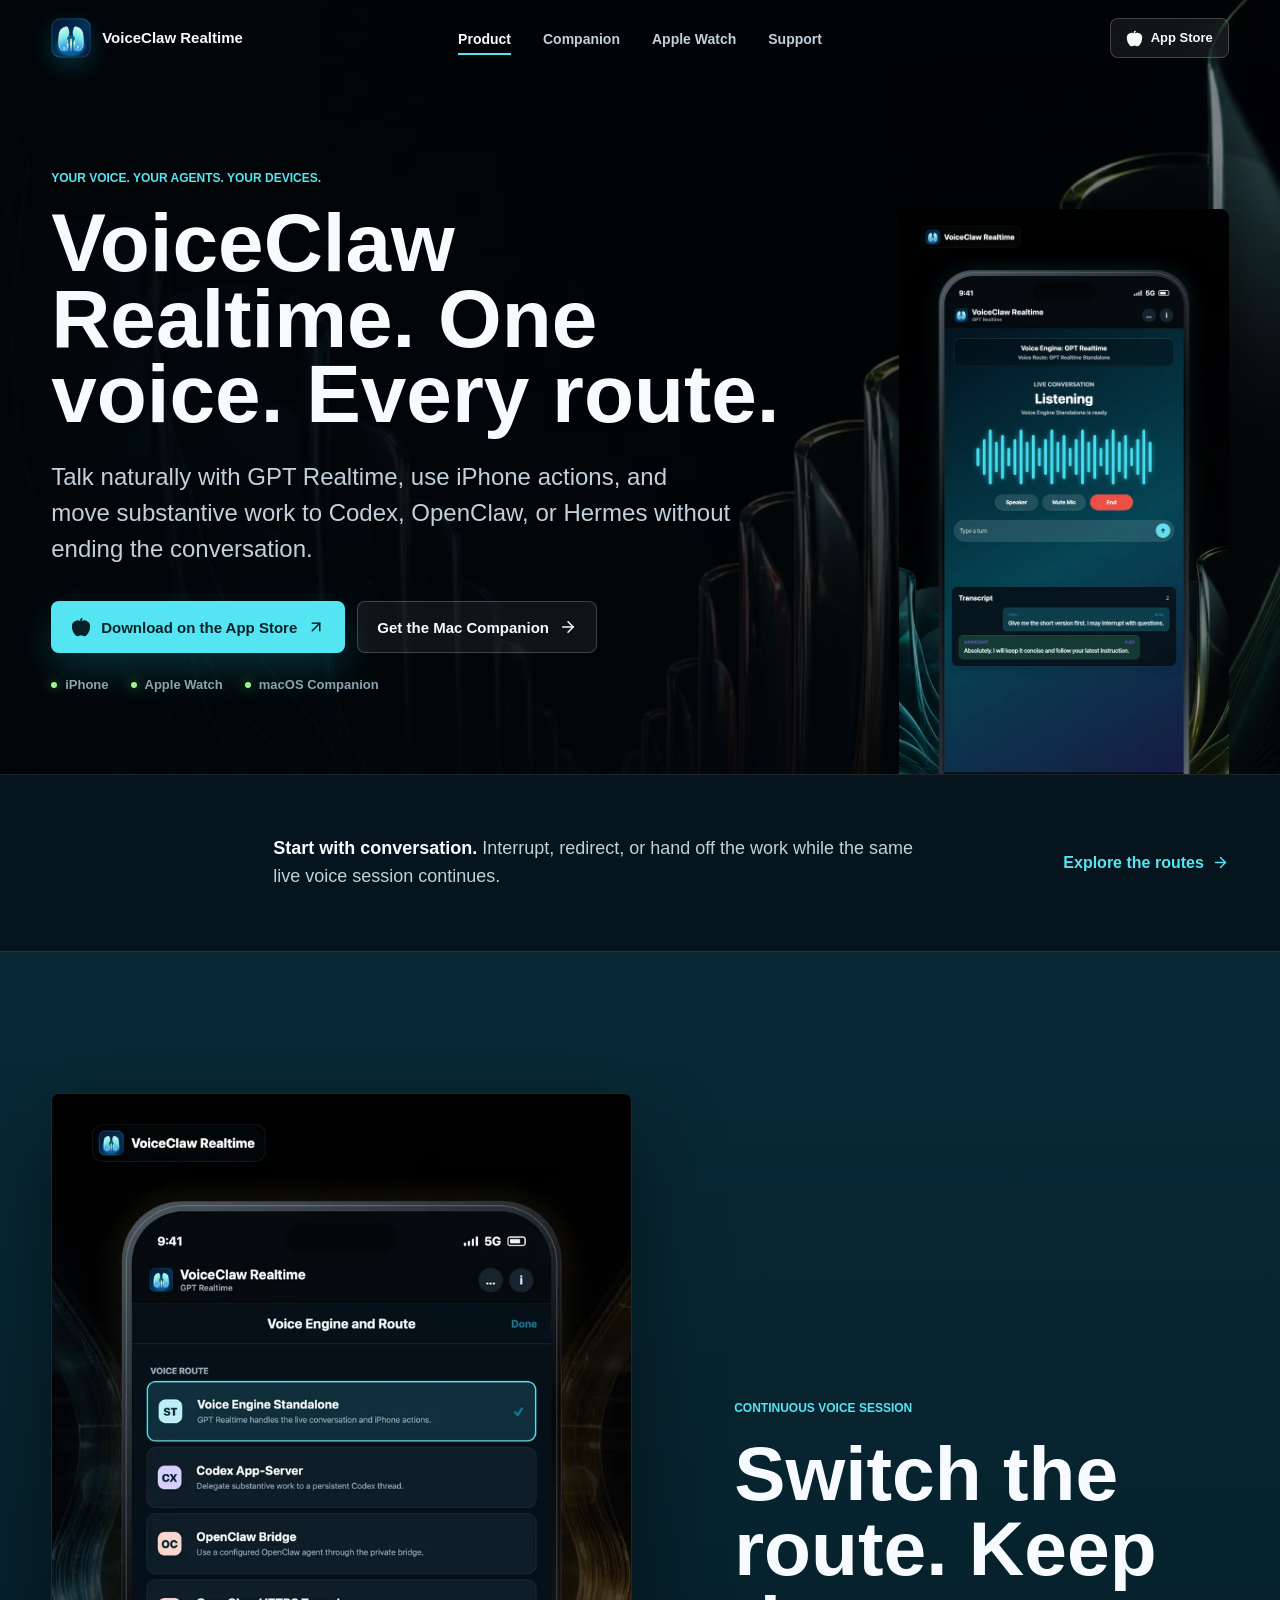
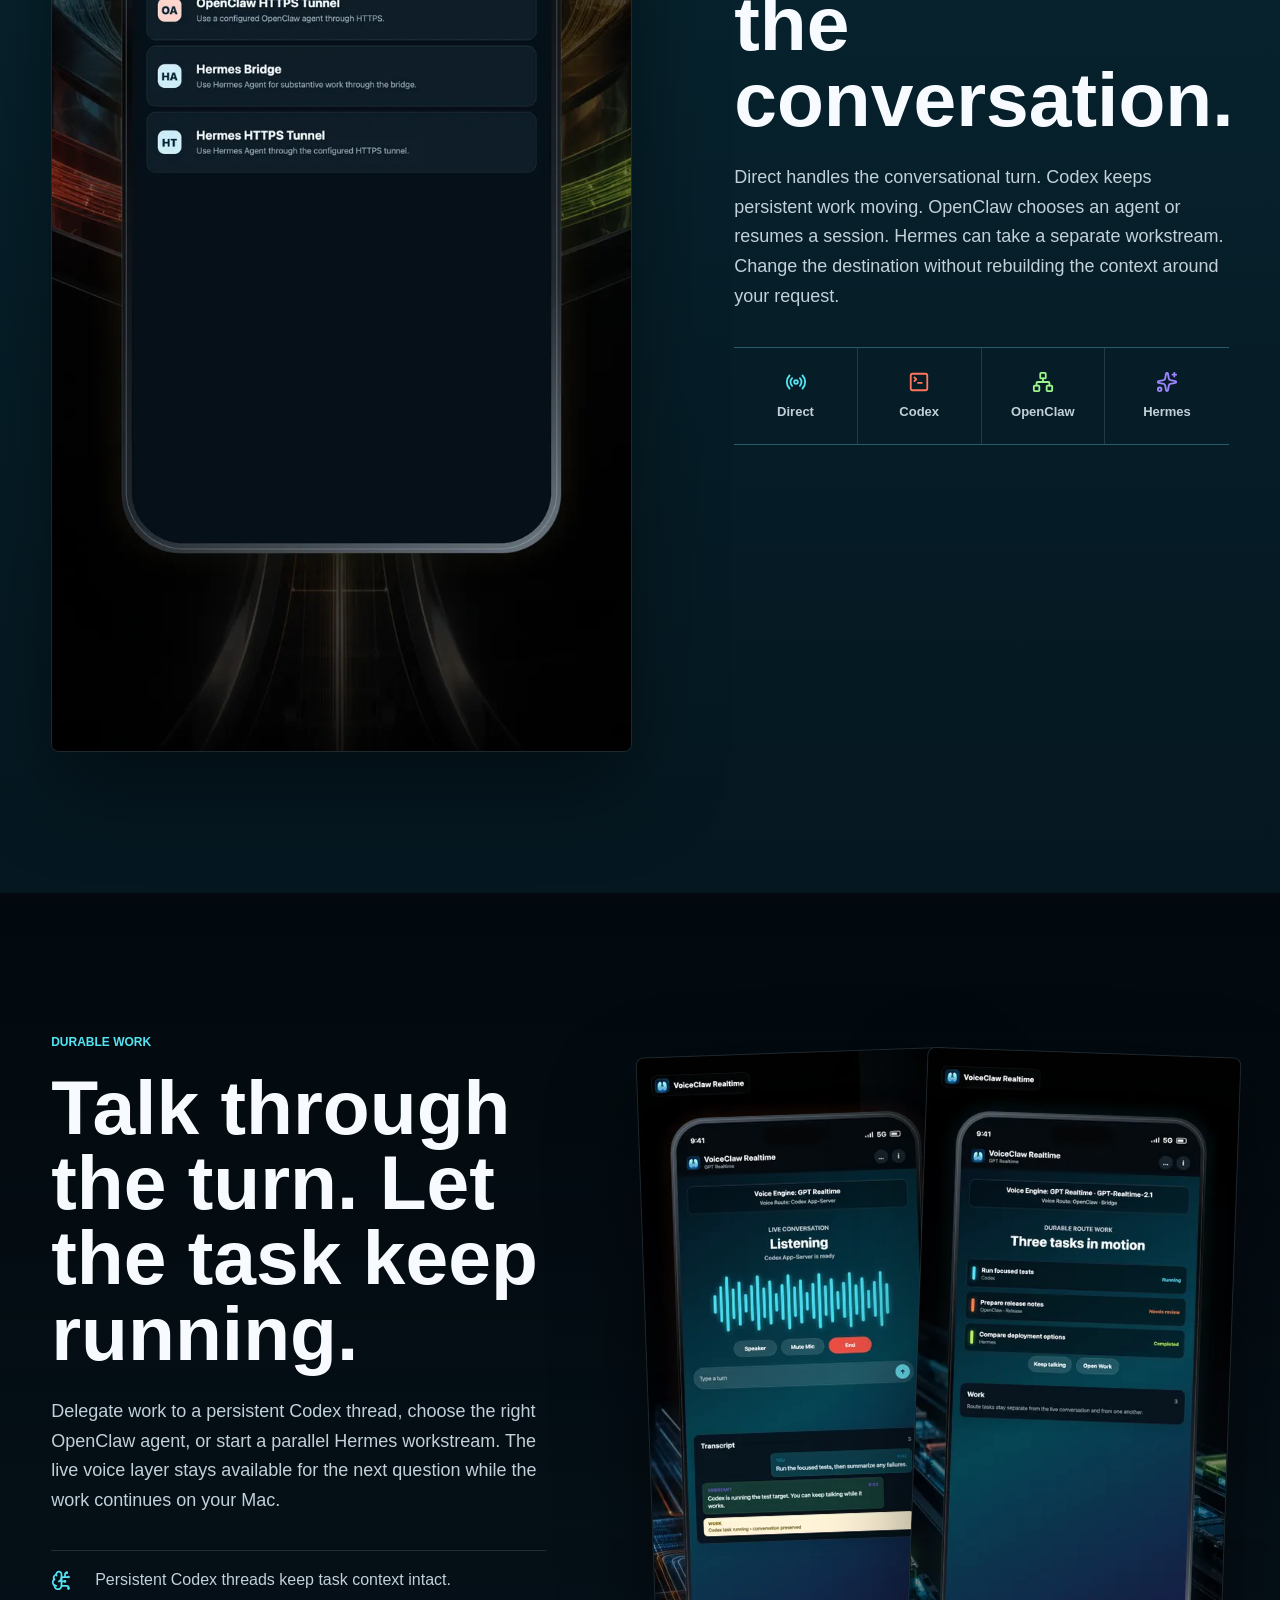
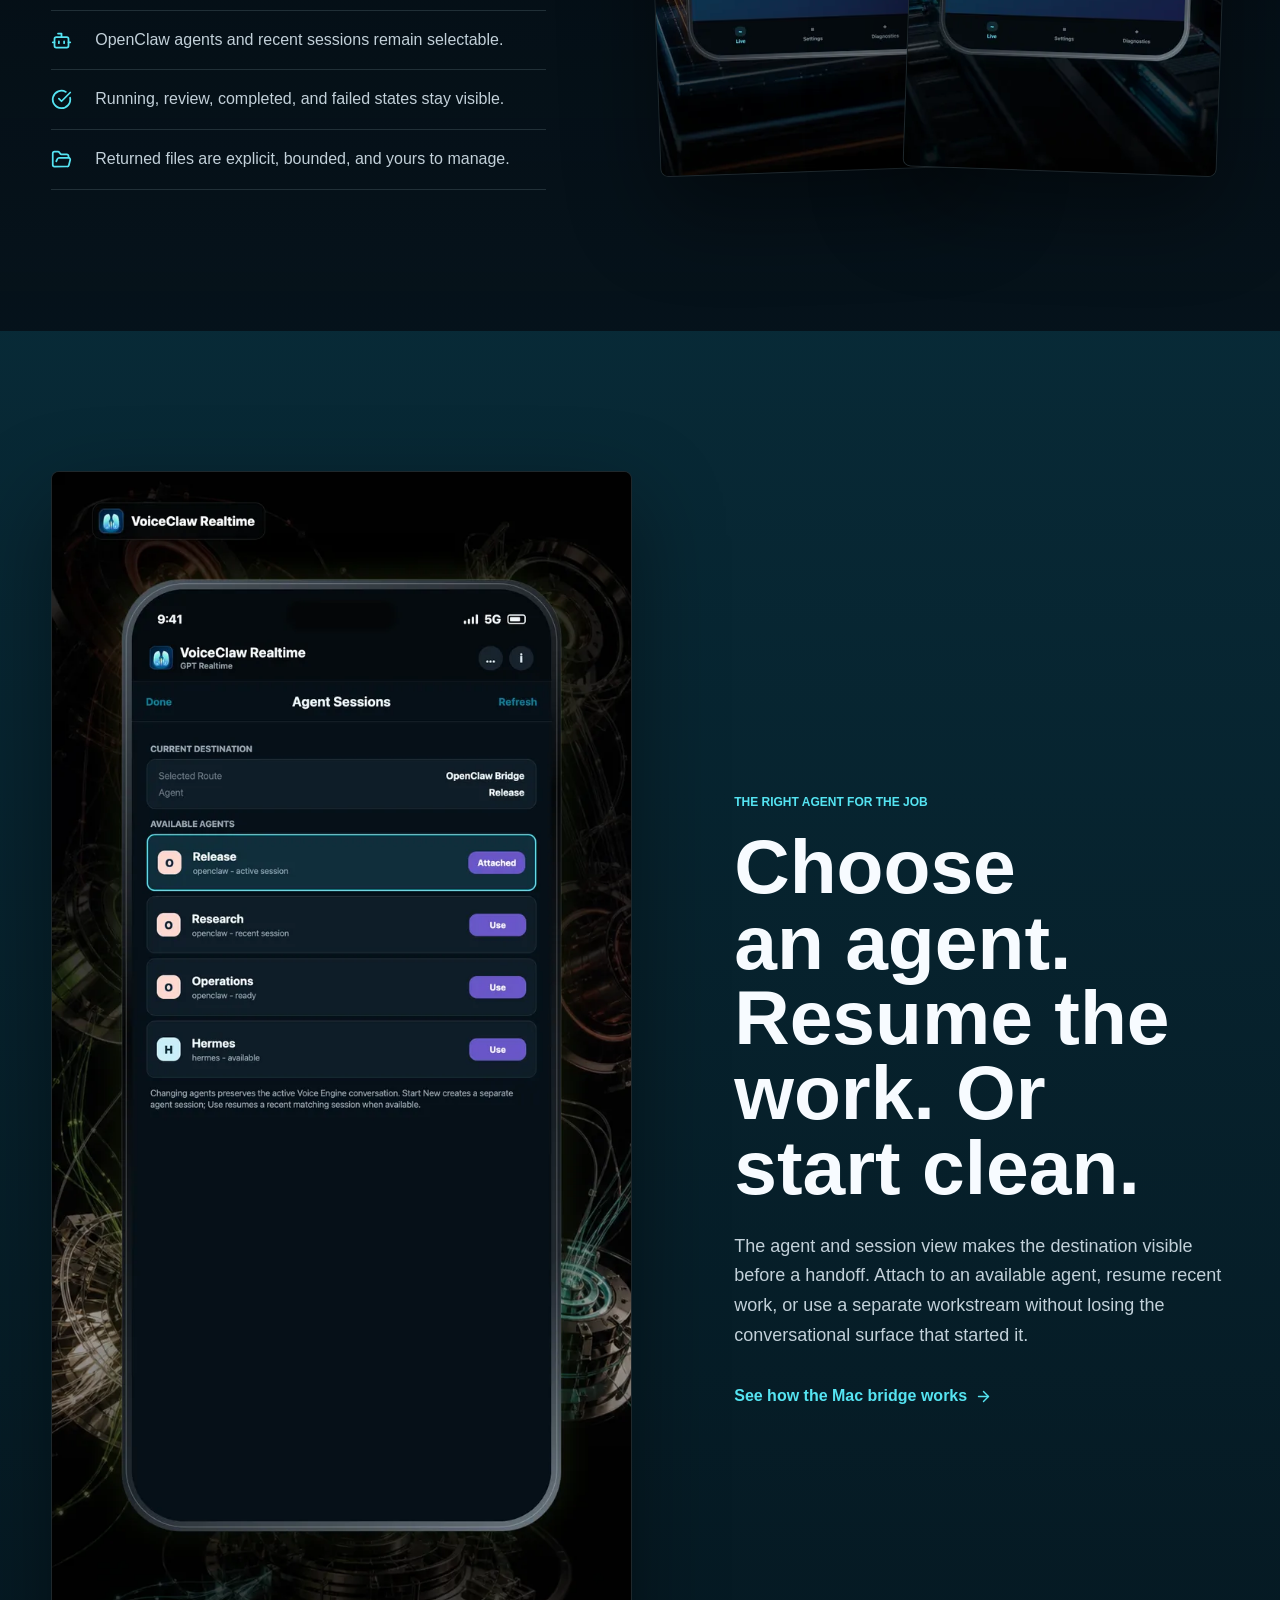
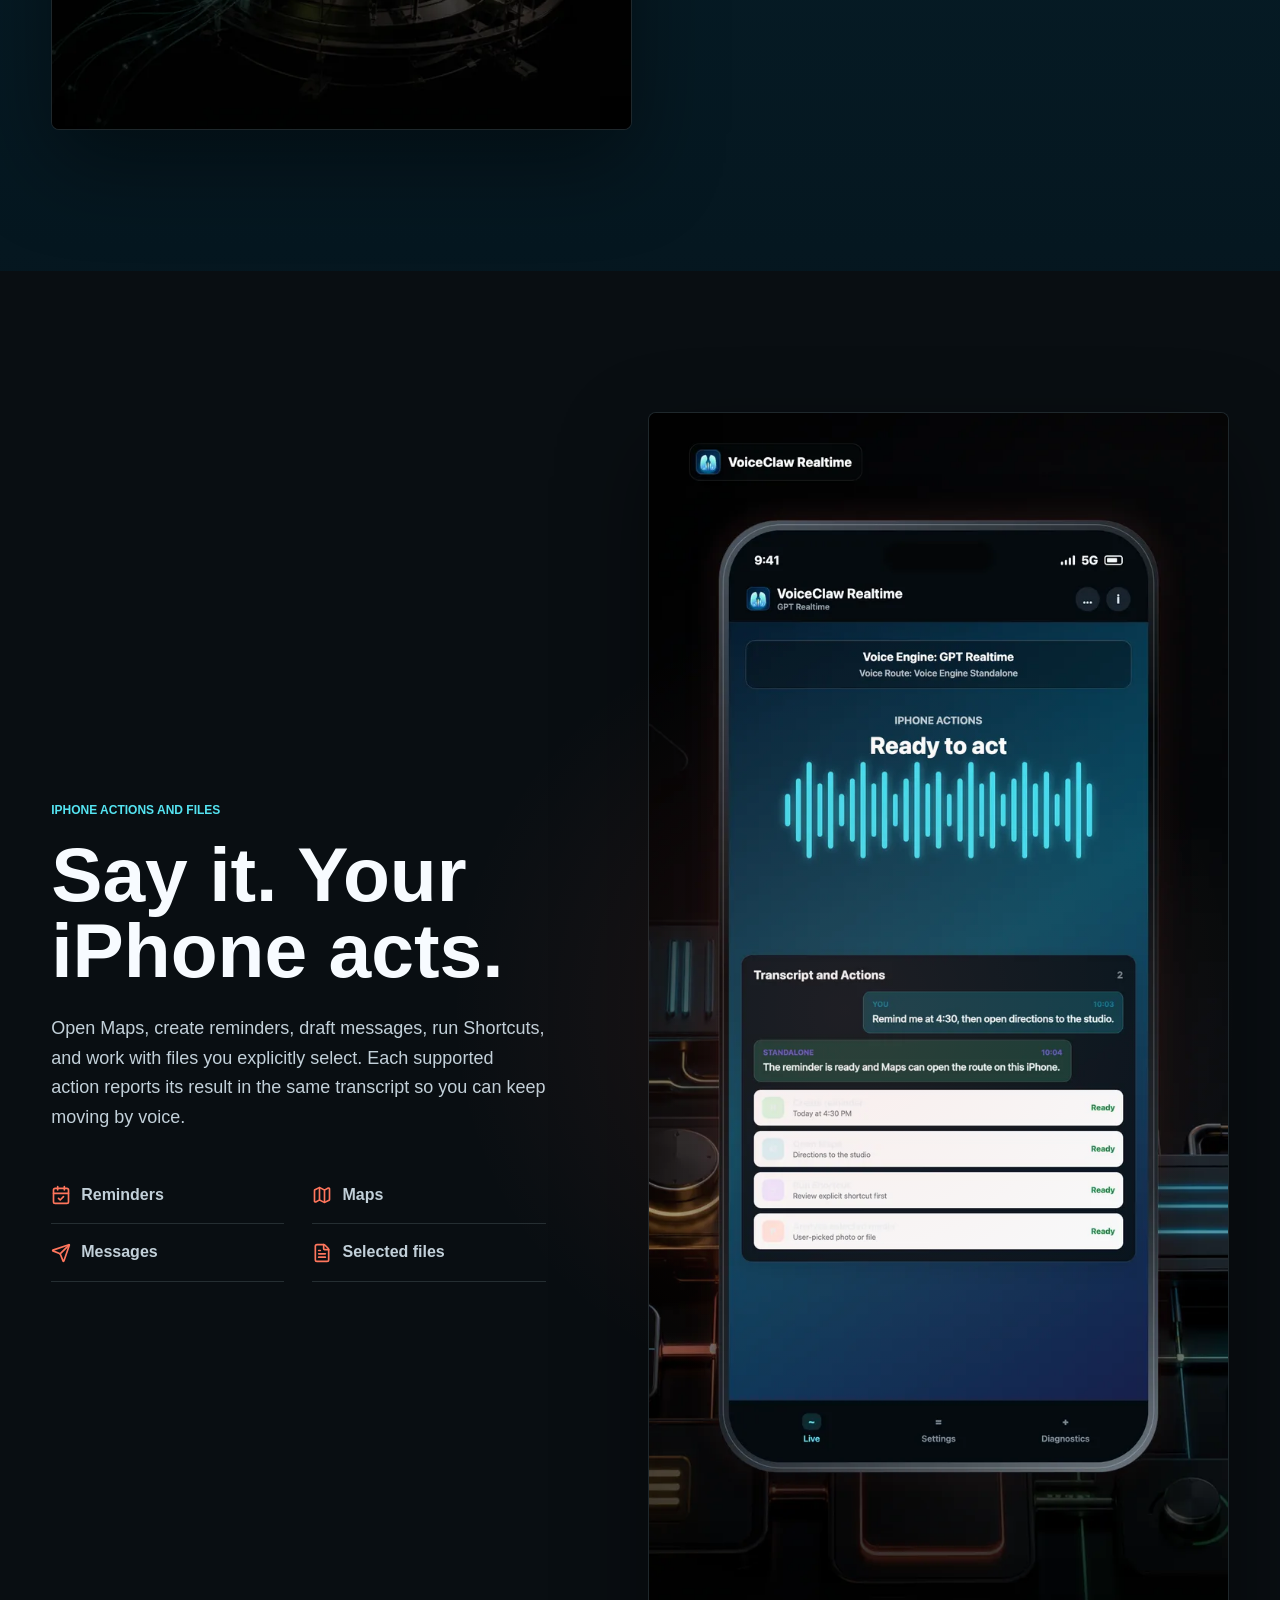
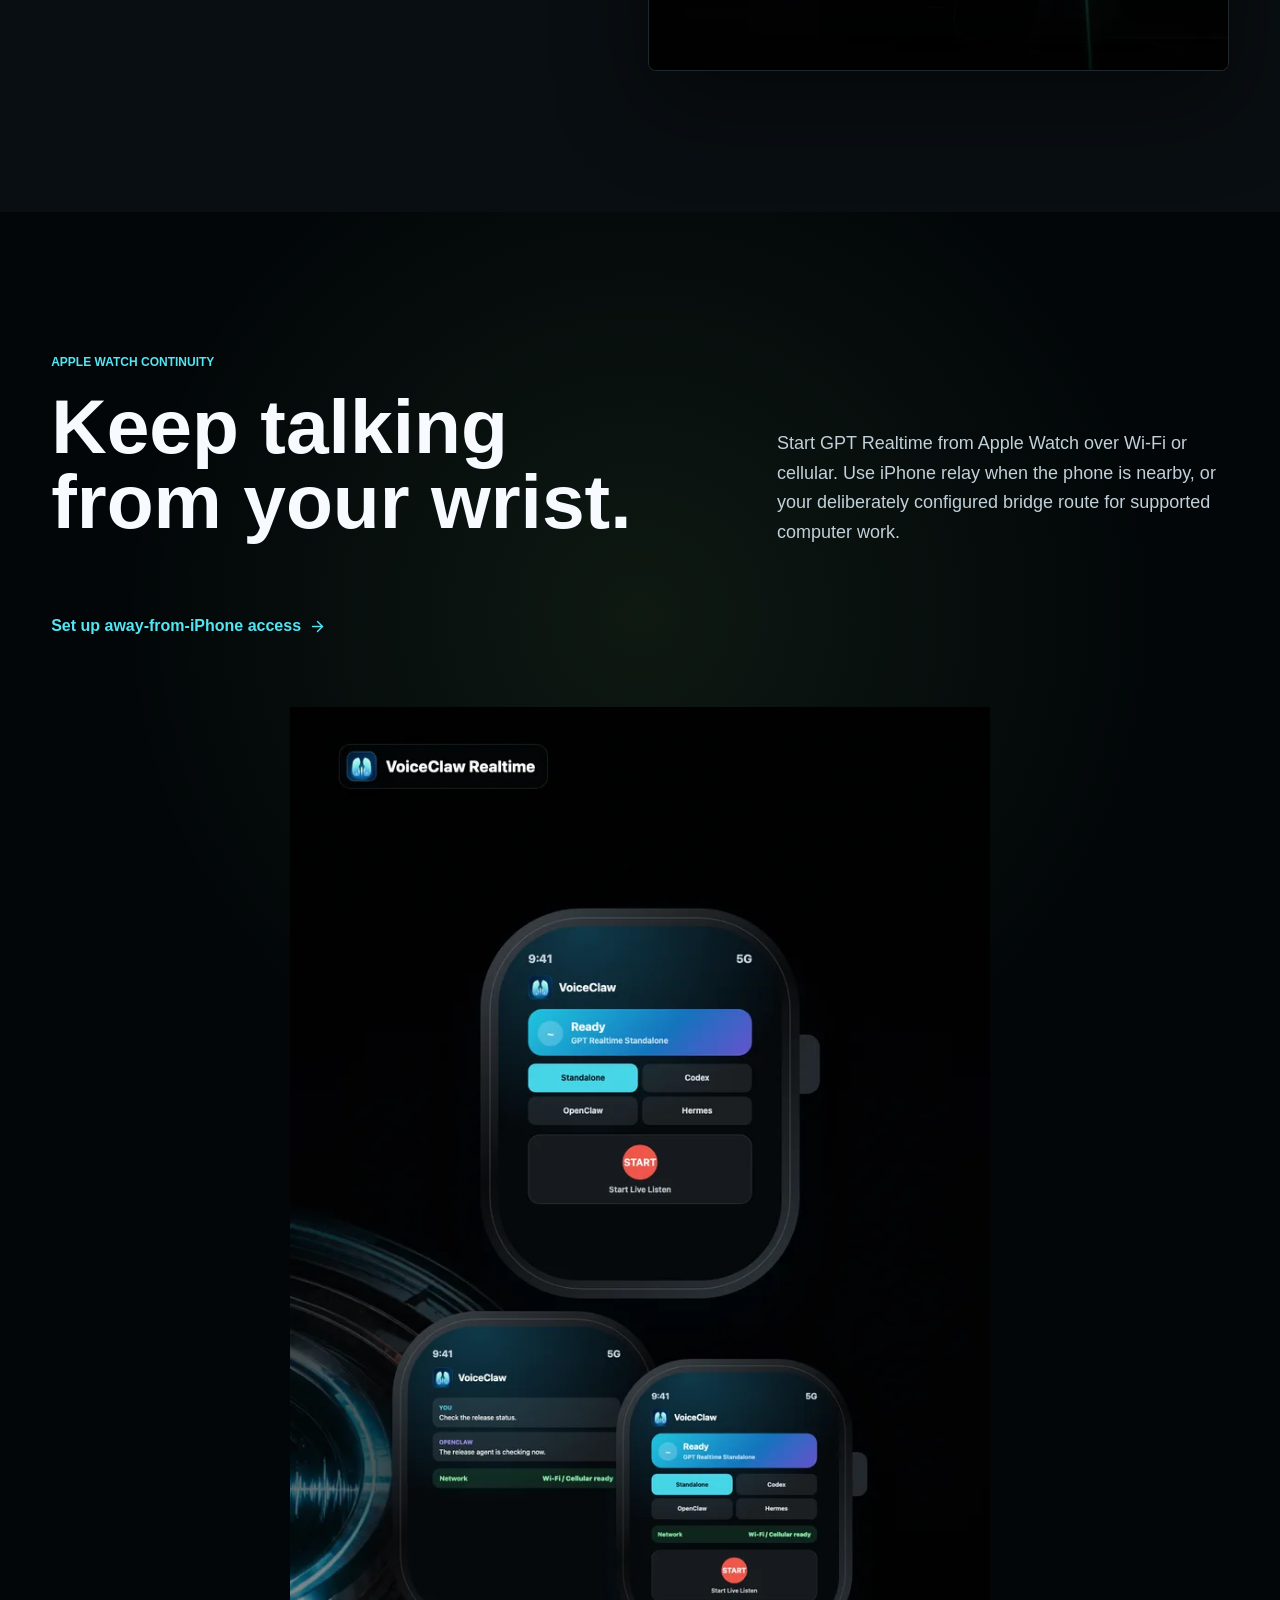
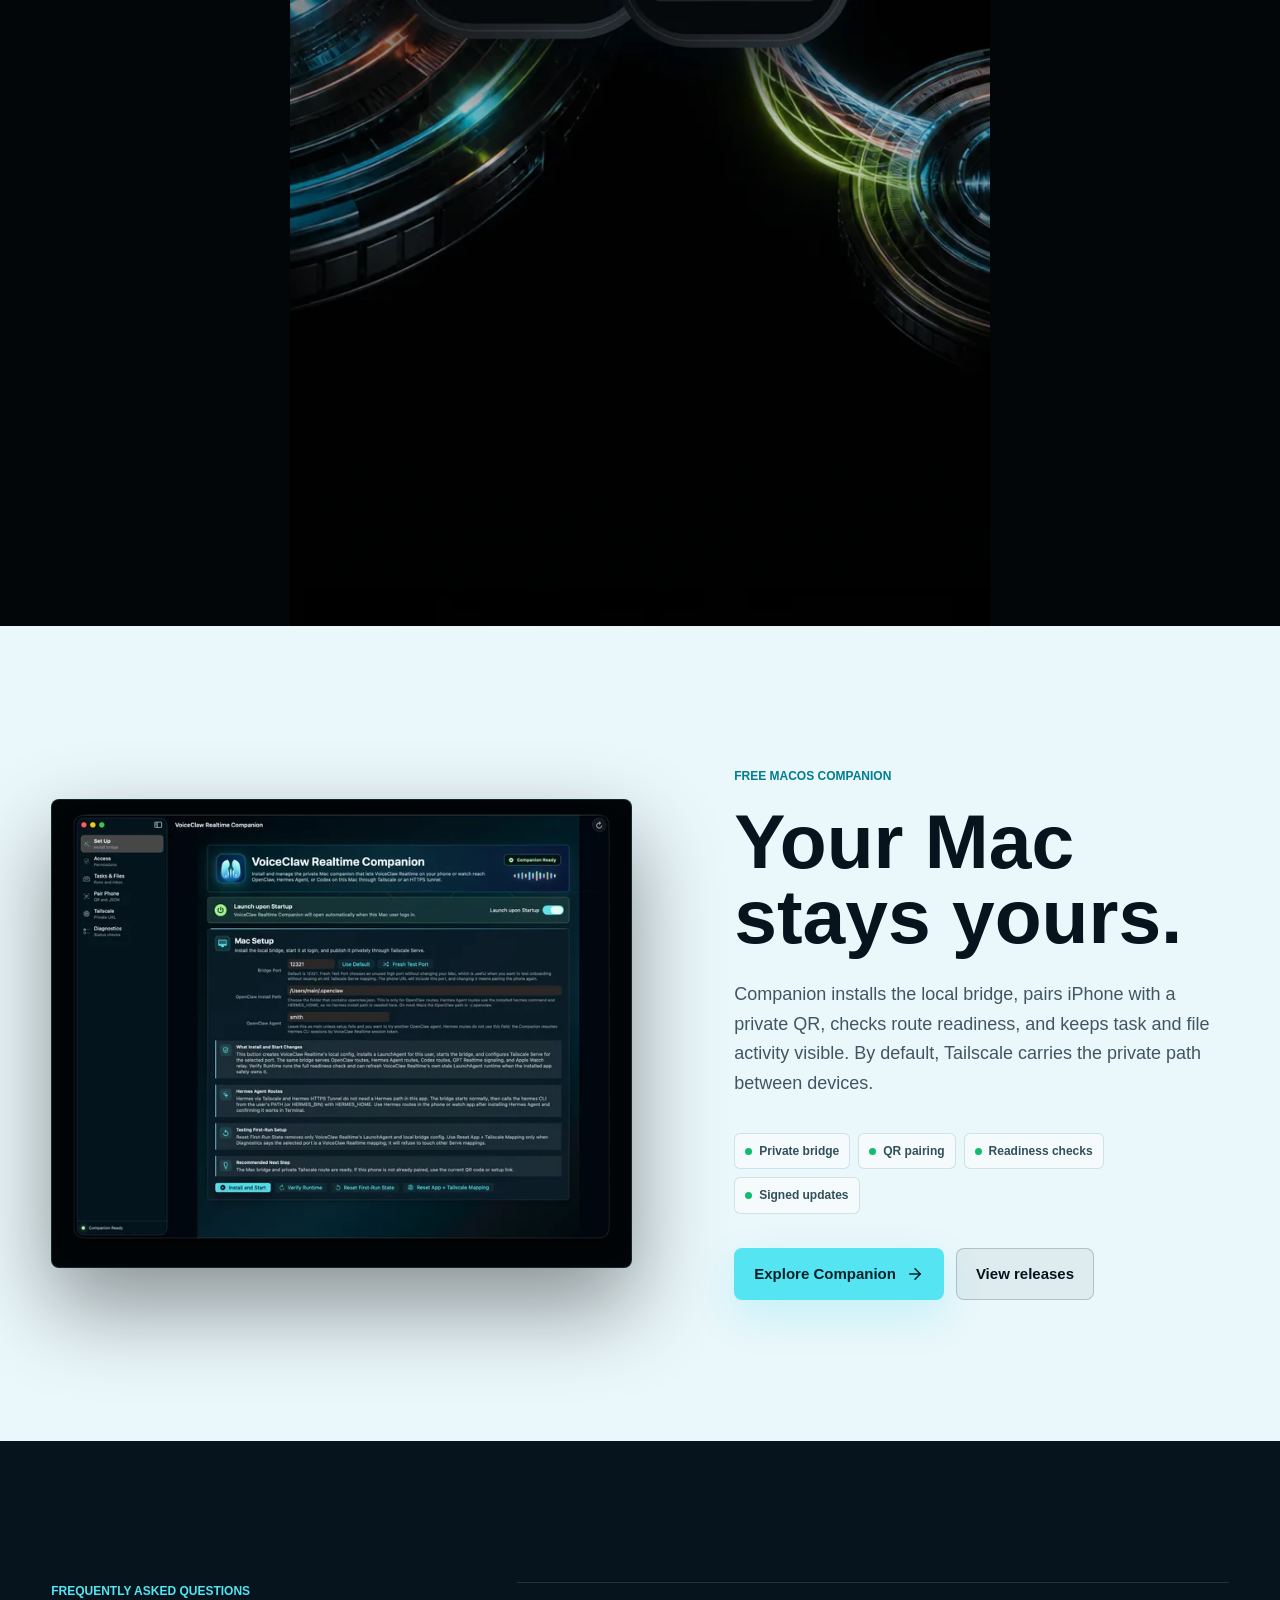
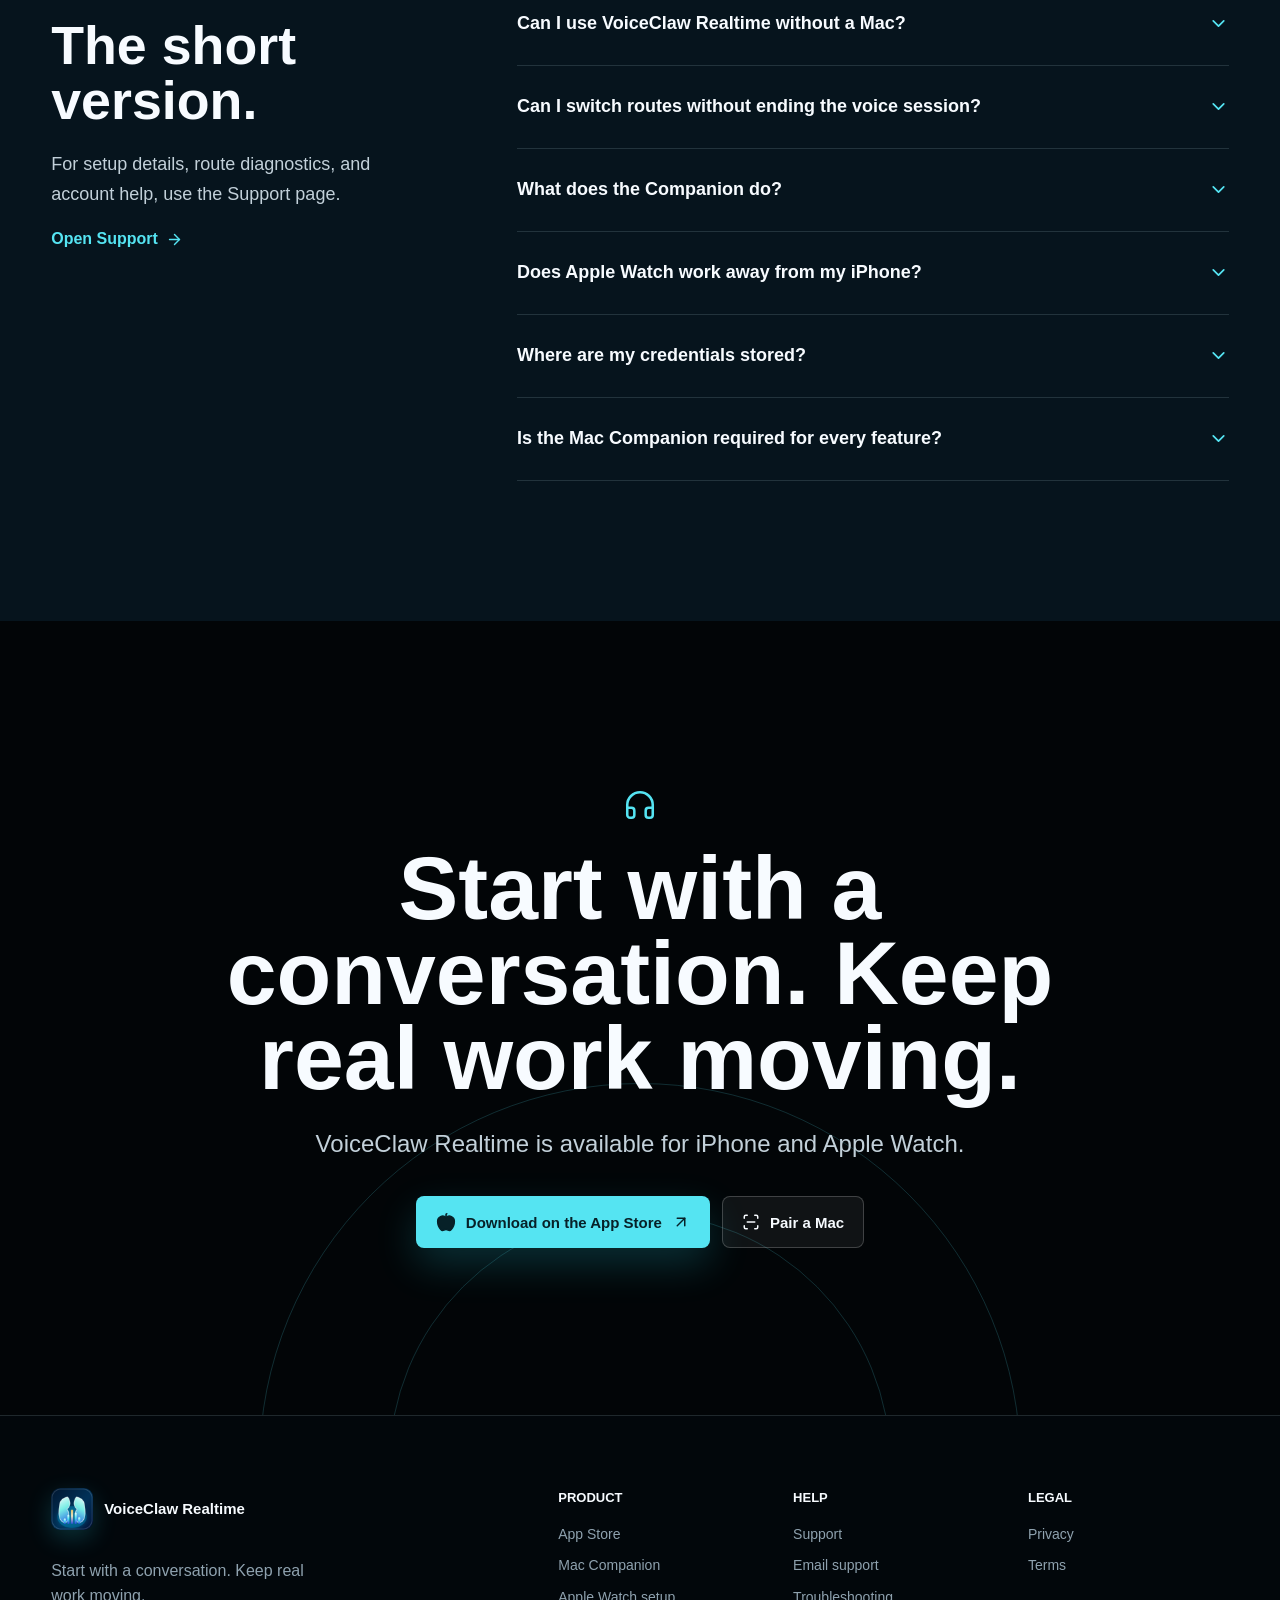
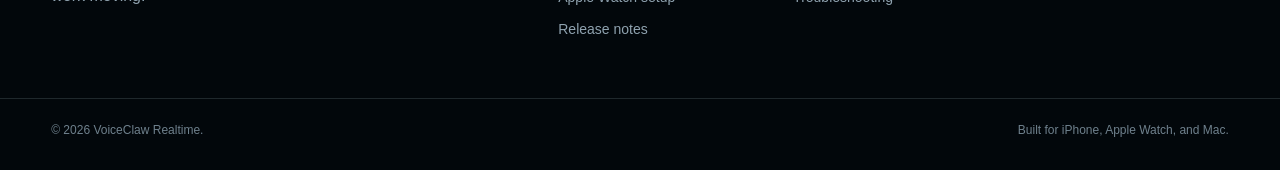
==== index.html @ 494adf0a "Deploy 72e844d599939941767aa63071cbc758099f2b24" ====
<!DOCTYPE html><html lang="en"><head><meta charset="UTF-8"><meta name="viewport" content="width=device-width, initial-scale=1"><meta name="theme-color" content="#06141d"><meta name="color-scheme" content="dark"><meta name="description" content="Talk naturally with GPT Realtime on iPhone and Apple Watch, then switch to Codex, OpenClaw, or Hermes without ending the conversation."><meta name="robots" content="index, follow"><link rel="canonical" href="https://voiceclawrealtime.com/"><link rel="icon" type="image/png" sizes="32x32" href="/favicon-32.png"><link rel="apple-touch-icon" href="/apple-touch-icon.png"><link rel="manifest" href="/site.webmanifest"><meta property="og:type" content="website"><meta property="og:site_name" content="VoiceClaw Realtime"><meta property="og:title" content="VoiceClaw Realtime | One voice. Every route."><meta property="og:description" content="Talk naturally with GPT Realtime on iPhone and Apple Watch, then switch to Codex, OpenClaw, or Hermes without ending the conversation."><meta property="og:url" content="https://voiceclawrealtime.com/"><meta property="og:image" content="https://voiceclawrealtime.com/og-image.png"><meta name="twitter:card" content="summary_large_image"><meta name="twitter:title" content="VoiceClaw Realtime | One voice. Every route."><meta name="twitter:description" content="Talk naturally with GPT Realtime on iPhone and Apple Watch, then switch to Codex, OpenClaw, or Hermes without ending the conversation."><meta name="twitter:image" content="https://voiceclawrealtime.com/og-image.png"><title>VoiceClaw Realtime | One voice. Every route.</title><script type="application/ld+json">[{"@context":"https://schema.org","@type":"SoftwareApplication","name":"VoiceClaw Realtime","applicationCategory":"ProductivityApplication","operatingSystem":"iOS, watchOS, macOS","description":"Talk naturally with GPT Realtime on iPhone and Apple Watch, then switch to Codex, OpenClaw, or Hermes without ending the conversation.","downloadUrl":"https://apps.apple.com/us/app/voiceclaw-realtime/id6769243723","offers":{"@type":"Offer","price":"0","priceCurrency":"USD"}},{"@context":"https://schema.org","@type":"FAQPage","mainEntity":[{"@type":"Question","name":"Can I use VoiceClaw Realtime without a Mac?","acceptedAnswer":{"@type":"Answer","text":"Yes. GPT Realtime and supported iPhone actions can run without the Mac Companion. Pair a Mac only when you want Codex, OpenClaw, Hermes, local files, or other computer-backed routes."}},{"@type":"Question","name":"Can I switch routes without ending the voice session?","acceptedAnswer":{"@type":"Answer","text":"Yes. The live conversation can move between Direct, Codex, OpenClaw, and Hermes routes while the GPT Realtime voice session stays conversational."}},{"@type":"Question","name":"What does the Companion do?","acceptedAnswer":{"@type":"Answer","text":"The free macOS Companion installs and manages the private bridge to your Mac, pairs iPhone by QR, checks route readiness, and exposes task and file status for supported computer routes."}},{"@type":"Question","name":"Does Apple Watch work away from my iPhone?","acceptedAnswer":{"@type":"Answer","text":"GPT Realtime can work on Apple Watch over Wi-Fi or cellular. Computer-backed routes depend on the network route you configure; iPhone relay is used when the phone is nearby, while away-from-phone access requires an intentionally configured HTTPS route."}},{"@type":"Question","name":"Where are my credentials stored?","acceptedAnswer":{"@type":"Answer","text":"Credentials entered on iPhone use iOS secure storage. The Companion keeps its configuration on your Mac and stores supported secrets in Keychain. You control the connected accounts and network routes."}},{"@type":"Question","name":"Is the Mac Companion required for every feature?","acceptedAnswer":{"@type":"Answer","text":"No. It is optional for device-only live voice. It is required for Codex, OpenClaw, Hermes, Mac files, and other computer-backed work."}}]}]</script><link rel="stylesheet" href="/_astro/SiteLayout.DarnVln-.css"></head><body><a class="skip-link" href="#main-content">Skip to content</a><header class="site-header" data-header><div class="header-inner"><a class="brand" href="/" aria-label="VoiceClaw Realtime home"><img src="/app-icon.png" alt="" width="40" height="40"><span>VoiceClaw <b>Realtime</b></span></a><button class="menu-toggle" type="button" aria-label="Open navigation" aria-expanded="false" aria-controls="site-nav" data-menu-toggle><svg xmlns="http://www.w3.org/2000/svg" width="22" height="22" viewBox="0 0 24 24" fill="none" stroke="currentColor" stroke-width="2" stroke-linecap="round" stroke-linejoin="round" aria-hidden="true" class="lucide lucide-menu menu-open-icon"><path d="M4 5h16"></path><path d="M4 12h16"></path><path d="M4 19h16"></path></svg><svg xmlns="http://www.w3.org/2000/svg" width="22" height="22" viewBox="0 0 24 24" fill="none" stroke="currentColor" stroke-width="2" stroke-linecap="round" stroke-linejoin="round" aria-hidden="true" class="lucide lucide-x menu-close-icon"><path d="M18 6 6 18"></path><path d="m6 6 12 12"></path></svg></button><nav id="site-nav" class="site-nav" aria-label="Primary navigation" data-menu><a href="/" aria-current="page">Product</a><a href="/companion/">Companion</a><a href="/watch/">Apple Watch</a><a href="/support/">Support</a></nav><a class="header-cta" href="https://apps.apple.com/us/app/voiceclaw-realtime/id6769243723" target="_blank" rel="noreferrer"><svg xmlns="http://www.w3.org/2000/svg" width="17" height="17" viewBox="0 0 24 24" fill="currentColor" stroke="currentColor" stroke-width="1.8" stroke-linecap="round" stroke-linejoin="round" aria-hidden="true" class="lucide lucide-apple"><path d="M12 6.528V3a1 1 0 0 1 1-1h0"></path><path d="M18.237 21A15 15 0 0 0 22 11a6 6 0 0 0-10-4.472A6 6 0 0 0 2 11a15.1 15.1 0 0 0 3.763 10 3 3 0 0 0 3.648.648 5.5 5.5 0 0 1 5.178 0A3 3 0 0 0 18.237 21"></path></svg><span>App Store</span></a></div></header><script type="module">var e=document.querySelector(`[data-header]`),t=document.querySelector(`[data-menu-toggle]`),n=document.querySelector(`[data-menu]`),r=()=>{e?.classList.remove(`menu-is-open`),t?.setAttribute(`aria-expanded`,`false`),t?.setAttribute(`aria-label`,`Open navigation`)};t?.addEventListener(`click`,()=>{let n=!e?.classList.contains(`menu-is-open`);e?.classList.toggle(`menu-is-open`,n),t.setAttribute(`aria-expanded`,String(n)),t.setAttribute(`aria-label`,n?`Close navigation`:`Open navigation`)}),n?.addEventListener(`click`,e=>{e.target.closest(`a`)&&r()}),document.addEventListener(`keydown`,e=>{e.key===`Escape`&&r()});</script><main id="main-content"><section class="hero" aria-labelledby="hero-title"><div class="hero-background" aria-hidden="true"><img src="/_astro/live-voice-background.DDwD14UO_1Nez8r.webp" alt loading="eager" fetchpriority="high" decoding="async" width="1920" height="3412"></div><div class="section-inner hero-inner"><div class="hero-copy"><p class="section-label">Your voice. Your agents. Your devices.</p><h1 id="hero-title">VoiceClaw Realtime. One voice. Every route.</h1><p class="lead">Talk naturally with GPT Realtime, use iPhone actions, and move substantive work to Codex, OpenClaw, or Hermes without ending the conversation.</p><div class="button-row"><a class="button button-primary" href="https://apps.apple.com/us/app/voiceclaw-realtime/id6769243723" target="_blank" rel="noreferrer"><svg xmlns="http://www.w3.org/2000/svg" width="20" height="20" viewBox="0 0 24 24" fill="currentColor" stroke="currentColor" stroke-width="1.8" stroke-linecap="round" stroke-linejoin="round" aria-hidden="true" class="lucide lucide-apple"><path d="M12 6.528V3a1 1 0 0 1 1-1h0"></path><path d="M18.237 21A15 15 0 0 0 22 11a6 6 0 0 0-10-4.472A6 6 0 0 0 2 11a15.1 15.1 0 0 0 3.763 10 3 3 0 0 0 3.648.648 5.5 5.5 0 0 1 5.178 0A3 3 0 0 0 18.237 21"></path></svg><span>Download on the App Store</span><svg xmlns="http://www.w3.org/2000/svg" width="18" height="18" viewBox="0 0 24 24" fill="none" stroke="currentColor" stroke-width="2" stroke-linecap="round" stroke-linejoin="round" aria-hidden="true" class="lucide lucide-arrow-up-right"><path d="M7 7h10v10"></path><path d="M7 17 17 7"></path></svg></a><a class="button button-secondary" href="/companion/"><span>Get the Mac Companion</span><svg xmlns="http://www.w3.org/2000/svg" width="18" height="18" viewBox="0 0 24 24" fill="none" stroke="currentColor" stroke-width="2" stroke-linecap="round" stroke-linejoin="round" aria-hidden="true" class="lucide lucide-arrow-right"><path d="M5 12h14"></path><path d="m12 5 7 7-7 7"></path></svg></a></div><div class="hero-proof" aria-label="Product availability"><span><i></i>iPhone</span><span><i></i>Apple Watch</span><span><i></i>macOS Companion</span></div></div><div class="hero-product"><img src="/_astro/web-01.AslQJqSy_Z1U9Fd5.webp" alt="VoiceClaw Realtime live conversation on iPhone, showing a GPT Realtime waveform, controls, and transcript" loading="eager" fetchpriority="high" decoding="async" width="700" height="1521"></div></div></section><section class="intro-strip" aria-label="Product summary"><div class="section-inner intro-strip-inner"><div class="waveform" aria-hidden="true"><i style="--wave-index:0"></i><i style="--wave-index:1"></i><i style="--wave-index:2"></i><i style="--wave-index:3"></i><i style="--wave-index:4"></i><i style="--wave-index:5"></i><i style="--wave-index:6"></i><i style="--wave-index:7"></i><i style="--wave-index:8"></i><i style="--wave-index:9"></i><i style="--wave-index:10"></i><i style="--wave-index:11"></i><i style="--wave-index:12"></i><i style="--wave-index:13"></i><i style="--wave-index:14"></i><i style="--wave-index:15"></i><i style="--wave-index:16"></i><i style="--wave-index:17"></i><i style="--wave-index:18"></i><i style="--wave-index:19"></i><i style="--wave-index:20"></i></div><p><strong>Start with conversation.</strong> Interrupt, redirect, or hand off the work while the same live voice session continues.</p><a class="text-link" href="#routes">Explore the routes <svg xmlns="http://www.w3.org/2000/svg" width="17" height="17" viewBox="0 0 24 24" fill="none" stroke="currentColor" stroke-width="2" stroke-linecap="round" stroke-linejoin="round" aria-hidden="true" class="lucide lucide-arrow-right"><path d="M5 12h14"></path><path d="m12 5 7 7-7 7"></path></svg></a></div></section><section id="routes" class="story-section route-story"><div class="section-inner story-grid reverse"><div class="story-copy"><p class="section-label">Continuous voice session</p><h2 class="headline">Switch the route. Keep the conversation.</h2><p class="copy">Direct handles the conversational turn. Codex keeps persistent work moving. OpenClaw chooses an agent or resumes a session. Hermes can take a separate workstream. Change the destination without rebuilding the context around your request.</p><div class="route-rail" aria-label="Available conversation routes"><div class="route"><svg xmlns="http://www.w3.org/2000/svg" width="22" height="22" viewBox="0 0 24 24" fill="none" stroke="currentColor" stroke-width="2" stroke-linecap="round" stroke-linejoin="round" aria-hidden="true" class="lucide lucide-radio"><path d="M16.247 7.761a6 6 0 0 1 0 8.478"></path><path d="M19.075 4.933a10 10 0 0 1 0 14.134"></path><path d="M4.925 19.067a10 10 0 0 1 0-14.134"></path><path d="M7.753 16.239a6 6 0 0 1 0-8.478"></path><circle cx="12" cy="12" r="2"></circle></svg><span>Direct</span></div><div class="route"><svg xmlns="http://www.w3.org/2000/svg" width="22" height="22" viewBox="0 0 24 24" fill="none" stroke="currentColor" stroke-width="2" stroke-linecap="round" stroke-linejoin="round" aria-hidden="true" class="lucide lucide-square-terminal"><path d="m7 11 2-2-2-2"></path><path d="M11 13h4"></path><rect width="18" height="18" x="3" y="3" rx="2" ry="2"></rect></svg><span>Codex</span></div><div class="route"><svg xmlns="http://www.w3.org/2000/svg" width="22" height="22" viewBox="0 0 24 24" fill="none" stroke="currentColor" stroke-width="2" stroke-linecap="round" stroke-linejoin="round" aria-hidden="true" class="lucide lucide-network"><rect x="16" y="16" width="6" height="6" rx="1"></rect><rect x="2" y="16" width="6" height="6" rx="1"></rect><rect x="9" y="2" width="6" height="6" rx="1"></rect><path d="M5 16v-3a1 1 0 0 1 1-1h12a1 1 0 0 1 1 1v3"></path><path d="M12 12V8"></path></svg><span>OpenClaw</span></div><div class="route"><svg xmlns="http://www.w3.org/2000/svg" width="22" height="22" viewBox="0 0 24 24" fill="none" stroke="currentColor" stroke-width="2" stroke-linecap="round" stroke-linejoin="round" aria-hidden="true" class="lucide lucide-sparkles"><path d="M11.017 2.814a1 1 0 0 1 1.966 0l1.051 5.558a2 2 0 0 0 1.594 1.594l5.558 1.051a1 1 0 0 1 0 1.966l-5.558 1.051a2 2 0 0 0-1.594 1.594l-1.051 5.558a1 1 0 0 1-1.966 0l-1.051-5.558a2 2 0 0 0-1.594-1.594l-5.558-1.051a1 1 0 0 1 0-1.966l5.558-1.051a2 2 0 0 0 1.594-1.594z"></path><path d="M20 2v4"></path><path d="M22 4h-4"></path><circle cx="4" cy="20" r="2"></circle></svg><span>Hermes</span></div></div></div><div class="story-media media-frame"><img src="/_astro/web-02.DnNm-i2n_Z1RgOYf.webp" srcset="/_astro/web-02.DnNm-i2n_Z1yVYON.webp 500w, /_astro/web-02.DnNm-i2n_Z1VxyIy.webp 760w, /_astro/web-02.DnNm-i2n_XhqG7.webp 1000w" alt="VoiceClaw route picker on iPhone with Direct, Codex, OpenClaw, and Hermes options" sizes="(max-width: 980px) 90vw, 48vw" loading="lazy" decoding="async" width="1320" height="2868"></div></div></section><section class="story-section work-story"><div class="section-inner story-grid"><div class="story-copy"><p class="section-label">Durable work</p><h2 class="headline">Talk through the turn. Let the task keep running.</h2><p class="copy">Delegate work to a persistent Codex thread, choose the right OpenClaw agent, or start a parallel Hermes workstream. The live voice layer stays available for the next question while the work continues on your Mac.</p><ul class="work-list"><li><svg xmlns="http://www.w3.org/2000/svg" width="21" height="21" viewBox="0 0 24 24" fill="none" stroke="currentColor" stroke-width="2" stroke-linecap="round" stroke-linejoin="round" aria-hidden="true" class="lucide lucide-brain-circuit"><path d="M12 5a3 3 0 1 0-5.997.125 4 4 0 0 0-2.526 5.77 4 4 0 0 0 .556 6.588A4 4 0 1 0 12 18Z"></path><path d="M9 13a4.5 4.5 0 0 0 3-4"></path><path d="M6.003 5.125A3 3 0 0 0 6.401 6.5"></path><path d="M3.477 10.896a4 4 0 0 1 .585-.396"></path><path d="M6 18a4 4 0 0 1-1.967-.516"></path><path d="M12 13h4"></path><path d="M12 18h6a2 2 0 0 1 2 2v1"></path><path d="M12 8h8"></path><path d="M16 8V5a2 2 0 0 1 2-2"></path><circle cx="16" cy="13" r=".5"></circle><circle cx="18" cy="3" r=".5"></circle><circle cx="20" cy="21" r=".5"></circle><circle cx="20" cy="8" r=".5"></circle></svg><span>Persistent Codex threads keep task context intact.</span></li><li><svg xmlns="http://www.w3.org/2000/svg" width="21" height="21" viewBox="0 0 24 24" fill="none" stroke="currentColor" stroke-width="2" stroke-linecap="round" stroke-linejoin="round" aria-hidden="true" class="lucide lucide-bot"><path d="M12 8V4H8"></path><rect width="16" height="12" x="4" y="8" rx="2"></rect><path d="M2 14h2"></path><path d="M20 14h2"></path><path d="M15 13v2"></path><path d="M9 13v2"></path></svg><span>OpenClaw agents and recent sessions remain selectable.</span></li><li><svg xmlns="http://www.w3.org/2000/svg" width="21" height="21" viewBox="0 0 24 24" fill="none" stroke="currentColor" stroke-width="2" stroke-linecap="round" stroke-linejoin="round" aria-hidden="true" class="lucide lucide-circle-check-big"><path d="M21.801 10A10 10 0 1 1 17 3.335"></path><path d="m9 11 3 3L22 4"></path></svg><span>Running, review, completed, and failed states stay visible.</span></li><li><svg xmlns="http://www.w3.org/2000/svg" width="21" height="21" viewBox="0 0 24 24" fill="none" stroke="currentColor" stroke-width="2" stroke-linecap="round" stroke-linejoin="round" aria-hidden="true" class="lucide lucide-folder-open"><path d="m6 14 1.5-2.9A2 2 0 0 1 9.24 10H20a2 2 0 0 1 1.94 2.5l-1.54 6a2 2 0 0 1-1.95 1.5H4a2 2 0 0 1-2-2V5a2 2 0 0 1 2-2h3.9a2 2 0 0 1 1.69.9l.81 1.2a2 2 0 0 0 1.67.9H18a2 2 0 0 1 2 2v2"></path></svg><span>Returned files are explicit, bounded, and yours to manage.</span></li></ul></div><div class="story-media poster-pair" aria-label="Codex and Work views in VoiceClaw Realtime"><div class="media-frame"><img src="/_astro/web-03.CYHZOCAc_Z1E7DTD.webp" srcset="/_astro/web-03.CYHZOCAc_Z1lVKkF.webp 420w, /_astro/web-03.CYHZOCAc_E0QeY.webp 620w" alt="A VoiceClaw Realtime Codex task running while the voice conversation continues" sizes="(max-width: 760px) 58vw, 30vw" loading="lazy" decoding="async" width="1320" height="2868"></div><div class="media-frame"><img src="/_astro/web-05.Bc4c21dD_13TmAH.webp" srcset="/_astro/web-05.Bc4c21dD_Z1gA2YY.webp 420w, /_astro/web-05.Bc4c21dD_JmyzF.webp 620w" alt="VoiceClaw Work panel showing three parallel agent tasks and their current status" sizes="(max-width: 760px) 58vw, 30vw" loading="lazy" decoding="async" width="1320" height="2868"></div></div></div></section><section class="story-section route-story"><div class="section-inner story-grid reverse"><div class="story-copy"><p class="section-label">The right agent for the job</p><h2 class="headline">Choose an agent. Resume the work. Or start clean.</h2><p class="copy">The agent and session view makes the destination visible before a handoff. Attach to an available agent, resume recent work, or use a separate workstream without losing the conversational surface that started it.</p><a class="text-link" href="/companion/">See how the Mac bridge works <svg xmlns="http://www.w3.org/2000/svg" width="17" height="17" viewBox="0 0 24 24" fill="none" stroke="currentColor" stroke-width="2" stroke-linecap="round" stroke-linejoin="round" aria-hidden="true" class="lucide lucide-arrow-right"><path d="M5 12h14"></path><path d="m12 5 7 7-7 7"></path></svg></a></div><div class="story-media media-frame"><img src="/_astro/web-04.C70_DyQx_ZlG6P7.webp" srcset="/_astro/web-04.C70_DyQx_ZwUsbk.webp 500w, /_astro/web-04.C70_DyQx_ZTw255.webp 760w, /_astro/web-04.C70_DyQx_2tR9Pf.webp 1000w" alt="OpenClaw agents and sessions visible inside VoiceClaw Realtime on iPhone" sizes="(max-width: 980px) 90vw, 48vw" loading="lazy" decoding="async" width="1320" height="2868"></div></div></section><section class="story-section actions-story"><div class="section-inner story-grid"><div class="story-copy"><p class="section-label">iPhone actions and files</p><h2 class="headline">Say it. Your iPhone acts.</h2><p class="copy">Open Maps, create reminders, draft messages, run Shortcuts, and work with files you explicitly select. Each supported action reports its result in the same transcript so you can keep moving by voice.</p><div class="action-lines" aria-label="Example iPhone actions"><div class="action-line"><svg xmlns="http://www.w3.org/2000/svg" width="20" height="20" viewBox="0 0 24 24" fill="none" stroke="currentColor" stroke-width="2" stroke-linecap="round" stroke-linejoin="round" aria-hidden="true" class="lucide lucide-calendar-check"><path d="M8 2v4"></path><path d="M16 2v4"></path><rect width="18" height="18" x="3" y="4" rx="2"></rect><path d="M3 10h18"></path><path d="m9 16 2 2 4-4"></path></svg><span>Reminders</span></div><div class="action-line"><svg xmlns="http://www.w3.org/2000/svg" width="20" height="20" viewBox="0 0 24 24" fill="none" stroke="currentColor" stroke-width="2" stroke-linecap="round" stroke-linejoin="round" aria-hidden="true" class="lucide lucide-map"><path d="M14.106 5.553a2 2 0 0 0 1.788 0l3.659-1.83A1 1 0 0 1 21 4.619v12.764a1 1 0 0 1-.553.894l-4.553 2.277a2 2 0 0 1-1.788 0l-4.212-2.106a2 2 0 0 0-1.788 0l-3.659 1.83A1 1 0 0 1 3 19.381V6.618a1 1 0 0 1 .553-.894l4.553-2.277a2 2 0 0 1 1.788 0z"></path><path d="M15 5.764v15"></path><path d="M9 3.236v15"></path></svg><span>Maps</span></div><div class="action-line"><svg xmlns="http://www.w3.org/2000/svg" width="20" height="20" viewBox="0 0 24 24" fill="none" stroke="currentColor" stroke-width="2" stroke-linecap="round" stroke-linejoin="round" aria-hidden="true" class="lucide lucide-send"><path d="M14.536 21.686a.5.5 0 0 0 .937-.024l6.5-19a.496.496 0 0 0-.635-.635l-19 6.5a.5.5 0 0 0-.024.937l7.93 3.18a2 2 0 0 1 1.112 1.11z"></path><path d="m21.854 2.147-10.94 10.939"></path></svg><span>Messages</span></div><div class="action-line"><svg xmlns="http://www.w3.org/2000/svg" width="20" height="20" viewBox="0 0 24 24" fill="none" stroke="currentColor" stroke-width="2" stroke-linecap="round" stroke-linejoin="round" aria-hidden="true" class="lucide lucide-file-text"><path d="M6 22a2 2 0 0 1-2-2V4a2 2 0 0 1 2-2h8a2.4 2.4 0 0 1 1.704.706l3.588 3.588A2.4 2.4 0 0 1 20 8v12a2 2 0 0 1-2 2z"></path><path d="M14 2v5a1 1 0 0 0 1 1h5"></path><path d="M10 9H8"></path><path d="M16 13H8"></path><path d="M16 17H8"></path></svg><span>Selected files</span></div></div></div><div class="story-media media-frame"><img src="/_astro/web-06.BLwV9v03_Z1j7qgS.webp" srcset="/_astro/web-06.BLwV9v03_2niBiL.webp 500w, /_astro/web-06.BLwV9v03_20H2p1.webp 760w, /_astro/web-06.BLwV9v03_1wqPot.webp 1000w" alt="VoiceClaw Realtime iPhone actions showing a spoken reminder, maps request, and returned action states" sizes="(max-width: 980px) 90vw, 48vw" loading="lazy" decoding="async" width="1320" height="2868"></div></div></section><section class="story-section watch-story"><div class="section-inner"><div class="watch-heading"><div><p class="section-label">Apple Watch continuity</p><h2 class="headline">Keep talking from your wrist.</h2></div><p class="copy">Start GPT Realtime from Apple Watch over Wi-Fi or cellular. Use iPhone relay when the phone is nearby, or your deliberately configured bridge route for supported computer work.</p><a class="text-link" href="/watch/">Set up away-from-iPhone access <svg xmlns="http://www.w3.org/2000/svg" width="17" height="17" viewBox="0 0 24 24" fill="none" stroke="currentColor" stroke-width="2" stroke-linecap="round" stroke-linejoin="round" aria-hidden="true" class="lucide lucide-arrow-right"><path d="M5 12h14"></path><path d="m12 5 7 7-7 7"></path></svg></a></div><div class="watch-media"><img src="/_astro/web-07.FlAOneeG_17lGC3.webp" srcset="/_astro/web-07.FlAOneeG_Y2fjO.webp 500w, /_astro/web-07.FlAOneeG_BqFq4.webp 760w, /_astro/web-07.FlAOneeG_Z17havw.webp 1000w" alt="VoiceClaw Realtime running on Apple Watch, including direct voice and route controls" sizes="(max-width: 760px) 92vw, 700px" loading="lazy" decoding="async" width="1320" height="2868"></div></div></section><section class="companion-teaser"><div class="section-inner story-grid reverse"><div class="story-copy"><p class="section-label">Free macOS Companion</p><h2 class="headline">Your Mac stays yours.</h2><p class="copy">Companion installs the local bridge, pairs iPhone with a private QR, checks route readiness, and keeps task and file activity visible. By default, Tailscale carries the private path between devices.</p><div class="status-points" aria-label="Companion capabilities"><span class="status-point"><i></i>Private bridge</span><span class="status-point"><i></i>QR pairing</span><span class="status-point"><i></i>Readiness checks</span><span class="status-point"><i></i>Signed updates</span></div><div class="button-row"><a class="button button-primary" href="/companion/">Explore Companion <svg xmlns="http://www.w3.org/2000/svg" width="18" height="18" viewBox="0 0 24 24" fill="none" stroke="currentColor" stroke-width="2" stroke-linecap="round" stroke-linejoin="round" aria-hidden="true" class="lucide lucide-arrow-right"><path d="M5 12h14"></path><path d="m12 5 7 7-7 7"></path></svg></a><a class="button button-secondary" href="https://github.com/bdjben/Voice.Claw-Companion/releases" target="_blank" rel="noreferrer">View releases</a></div></div><div class="story-media companion-window companion-setup-window"><img src="/_astro/companion-setup-current.Cf71ptF2_Z1NYIgs.webp" srcset="/_astro/companion-setup-current.Cf71ptF2_Z1IyVke.webp 700w, /_astro/companion-setup-current.Cf71ptF2_Z1NNgQ2.webp 1100w, /_astro/companion-setup-current.Cf71ptF2_Z10GOKn.webp 1500w" alt="VoiceClaw Companion for macOS showing bridge setup and a ready status" sizes="(max-width: 980px) 92vw, 54vw" loading="lazy" decoding="async" width="2972" height="2402"></div></div></section><section class="faq-section"><div class="section-inner faq-layout"><div><p class="section-label">Frequently asked questions</p><h2 class="subhead">The short version.</h2><p class="copy">For setup details, route diagnostics, and account help, use the Support page.</p><a class="text-link" href="/support/">Open Support <svg xmlns="http://www.w3.org/2000/svg" width="17" height="17" viewBox="0 0 24 24" fill="none" stroke="currentColor" stroke-width="2" stroke-linecap="round" stroke-linejoin="round" aria-hidden="true" class="lucide lucide-arrow-right"><path d="M5 12h14"></path><path d="m12 5 7 7-7 7"></path></svg></a></div><div class="faq-list"><details><summary><span>Can I use VoiceClaw Realtime without a Mac?</span><svg xmlns="http://www.w3.org/2000/svg" width="21" height="21" viewBox="0 0 24 24" fill="none" stroke="currentColor" stroke-width="2" stroke-linecap="round" stroke-linejoin="round" aria-hidden="true" class="lucide lucide-chevron-down"><path d="m6 9 6 6 6-6"></path></svg></summary><p>Yes. GPT Realtime and supported iPhone actions can run without the Mac Companion. Pair a Mac only when you want Codex, OpenClaw, Hermes, local files, or other computer-backed routes.</p></details><details><summary><span>Can I switch routes without ending the voice session?</span><svg xmlns="http://www.w3.org/2000/svg" width="21" height="21" viewBox="0 0 24 24" fill="none" stroke="currentColor" stroke-width="2" stroke-linecap="round" stroke-linejoin="round" aria-hidden="true" class="lucide lucide-chevron-down"><path d="m6 9 6 6 6-6"></path></svg></summary><p>Yes. The live conversation can move between Direct, Codex, OpenClaw, and Hermes routes while the GPT Realtime voice session stays conversational.</p></details><details><summary><span>What does the Companion do?</span><svg xmlns="http://www.w3.org/2000/svg" width="21" height="21" viewBox="0 0 24 24" fill="none" stroke="currentColor" stroke-width="2" stroke-linecap="round" stroke-linejoin="round" aria-hidden="true" class="lucide lucide-chevron-down"><path d="m6 9 6 6 6-6"></path></svg></summary><p>The free macOS Companion installs and manages the private bridge to your Mac, pairs iPhone by QR, checks route readiness, and exposes task and file status for supported computer routes.</p></details><details><summary><span>Does Apple Watch work away from my iPhone?</span><svg xmlns="http://www.w3.org/2000/svg" width="21" height="21" viewBox="0 0 24 24" fill="none" stroke="currentColor" stroke-width="2" stroke-linecap="round" stroke-linejoin="round" aria-hidden="true" class="lucide lucide-chevron-down"><path d="m6 9 6 6 6-6"></path></svg></summary><p>GPT Realtime can work on Apple Watch over Wi-Fi or cellular. Computer-backed routes depend on the network route you configure; iPhone relay is used when the phone is nearby, while away-from-phone access requires an intentionally configured HTTPS route.</p></details><details><summary><span>Where are my credentials stored?</span><svg xmlns="http://www.w3.org/2000/svg" width="21" height="21" viewBox="0 0 24 24" fill="none" stroke="currentColor" stroke-width="2" stroke-linecap="round" stroke-linejoin="round" aria-hidden="true" class="lucide lucide-chevron-down"><path d="m6 9 6 6 6-6"></path></svg></summary><p>Credentials entered on iPhone use iOS secure storage. The Companion keeps its configuration on your Mac and stores supported secrets in Keychain. You control the connected accounts and network routes.</p></details><details><summary><span>Is the Mac Companion required for every feature?</span><svg xmlns="http://www.w3.org/2000/svg" width="21" height="21" viewBox="0 0 24 24" fill="none" stroke="currentColor" stroke-width="2" stroke-linecap="round" stroke-linejoin="round" aria-hidden="true" class="lucide lucide-chevron-down"><path d="m6 9 6 6 6-6"></path></svg></summary><p>No. It is optional for device-only live voice. It is required for Codex, OpenClaw, Hermes, Mac files, and other computer-backed work.</p></details></div></div></section><section class="final-cta"><div class="section-inner"><svg xmlns="http://www.w3.org/2000/svg" width="34" height="34" viewBox="0 0 24 24" fill="none" stroke="var(--cyan)" stroke-width="1.8" stroke-linecap="round" stroke-linejoin="round" aria-hidden="true" style="margin:0 auto 24px" class="lucide lucide-headphones"><path d="M3 14h3a2 2 0 0 1 2 2v3a2 2 0 0 1-2 2H5a2 2 0 0 1-2-2v-7a9 9 0 0 1 18 0v7a2 2 0 0 1-2 2h-1a2 2 0 0 1-2-2v-3a2 2 0 0 1 2-2h3"></path></svg><h2>Start with a conversation. Keep real work moving.</h2><p class="lead">VoiceClaw Realtime is available for iPhone and Apple Watch.</p><div class="button-row"><a class="button button-primary" href="https://apps.apple.com/us/app/voiceclaw-realtime/id6769243723" target="_blank" rel="noreferrer"><svg xmlns="http://www.w3.org/2000/svg" width="20" height="20" viewBox="0 0 24 24" fill="currentColor" stroke="currentColor" stroke-width="1.8" stroke-linecap="round" stroke-linejoin="round" aria-hidden="true" class="lucide lucide-apple"><path d="M12 6.528V3a1 1 0 0 1 1-1h0"></path><path d="M18.237 21A15 15 0 0 0 22 11a6 6 0 0 0-10-4.472A6 6 0 0 0 2 11a15.1 15.1 0 0 0 3.763 10 3 3 0 0 0 3.648.648 5.5 5.5 0 0 1 5.178 0A3 3 0 0 0 18.237 21"></path></svg><span>Download on the App Store</span><svg xmlns="http://www.w3.org/2000/svg" width="18" height="18" viewBox="0 0 24 24" fill="none" stroke="currentColor" stroke-width="2" stroke-linecap="round" stroke-linejoin="round" aria-hidden="true" class="lucide lucide-arrow-up-right"><path d="M7 7h10v10"></path><path d="M7 17 17 7"></path></svg></a><a class="button button-secondary" href="/companion/"><svg xmlns="http://www.w3.org/2000/svg" width="18" height="18" viewBox="0 0 24 24" fill="none" stroke="currentColor" stroke-width="2" stroke-linecap="round" stroke-linejoin="round" aria-hidden="true" class="lucide lucide-scan-line"><path d="M3 7V5a2 2 0 0 1 2-2h2"></path><path d="M17 3h2a2 2 0 0 1 2 2v2"></path><path d="M21 17v2a2 2 0 0 1-2 2h-2"></path><path d="M7 21H5a2 2 0 0 1-2-2v-2"></path><path d="M7 12h10"></path></svg><span>Pair a Mac</span></a></div></div></section></main><footer class="site-footer"><div class="footer-inner"><div class="footer-brand"><a class="brand" href="/" aria-label="VoiceClaw Realtime home"><img src="/app-icon.png" alt="" width="42" height="42" loading="lazy"><span>VoiceClaw <b>Realtime</b></span></a><p>Start with a conversation. Keep real work moving.</p></div><div class="footer-links"><div><h2>Product</h2><a href="https://apps.apple.com/us/app/voiceclaw-realtime/id6769243723" target="_blank" rel="noreferrer">App Store</a><a href="/companion/">Mac Companion</a><a href="/watch/">Apple Watch setup</a><a href="https://github.com/bdjben/Voice.Claw-Companion/releases" target="_blank" rel="noreferrer">Release notes</a></div><div><h2>Help</h2><a href="/support/">Support</a><a href="mailto:support@voiceclawrealtime.com">Email support</a><a href="/support/#troubleshooting">Troubleshooting</a></div><div><h2>Legal</h2><a href="/privacy/">Privacy</a><a href="/terms/">Terms</a></div></div></div><div class="footer-bottom"><span>&copy; 2026 VoiceClaw Realtime.</span><span>Built for iPhone, Apple Watch, and Mac.</span></div></footer></body></html>
---- _astro/SiteLayout.DarnVln-.css ----
:root{color-scheme:dark;--bg:#03090e;--bg-elevated:#06141d;--bg-teal:#082b38;--surface:#0b1d28;--surface-strong:#102a37;--surface-soft:#0e2531bd;--text:#f7fbff;--text-soft:#c2d0d9;--muted:#8fa2af;--line:#c4e1ec26;--line-strong:#6fe0ed52;--cyan:#55e4f2;--cyan-dark:#072128;--lime:#9ef58b;--amber:#ffce69;--coral:#ff765d;--violet:#9d86ff;--max:1240px;--gutter:clamp(20px, 4vw, 56px);--section:clamp(88px, 11vw, 164px);--radius-sm:6px;--radius:8px;--shadow-media:0 34px 90px #0000006b;font-synthesis:none;text-rendering:optimizelegibility;font-family:-apple-system,BlinkMacSystemFont,SF Pro Display,SF Pro Text,Helvetica Neue,Arial,sans-serif}*{box-sizing:border-box}html{scroll-behavior:smooth;background:var(--bg)}body{background:var(--bg);min-width:320px;color:var(--text);margin:0;font-size:16px;line-height:1.55;overflow-x:hidden}body,button,a{letter-spacing:0}img,picture,svg{max-width:100%;display:block}img{height:auto}button,a{font:inherit}a{color:inherit;text-underline-offset:.22em;text-decoration-thickness:1px}button{color:inherit}h1,h2,h3,p{margin-top:0}h1,h2,h3{text-wrap:balance}p{text-wrap:pretty}::selection{color:#041116;background:var(--cyan)}:focus-visible{outline:3px solid var(--amber);outline-offset:4px}.skip-link{z-index:100;border-radius:var(--radius-sm);color:#041116;background:var(--cyan);padding:10px 14px;font-weight:800;position:fixed;top:12px;left:12px;transform:translateY(-160%)}.skip-link:focus{transform:translateY(0)}.site-header{z-index:30;border-bottom:1px solid #0000;width:100%;position:absolute;top:0;left:0}.header-inner{width:min(100%, calc(var(--max) + 2 * var(--gutter)));min-height:76px;padding:0 var(--gutter);grid-template-columns:1fr auto 1fr;align-items:center;gap:28px;margin:0 auto;display:grid}.brand{width:max-content;color:var(--text);white-space:nowrap;align-items:center;gap:11px;font-size:15px;font-weight:650;text-decoration:none;display:inline-flex}.brand img{border-radius:9px;box-shadow:0 8px 24px #2ddcee33}.brand b{font-weight:800}.site-nav{align-items:center;gap:32px;display:flex}.site-nav a{color:var(--text-soft);padding:27px 0 24px;font-size:14px;font-weight:690;text-decoration:none;position:relative}.site-nav a:after{content:"";background:var(--cyan);height:2px;transition:transform .18s;position:absolute;bottom:19px;left:0;right:0;transform:scaleX(0)}.site-nav a:hover,.site-nav a[aria-current=page]{color:var(--text)}.site-nav a:hover:after,.site-nav a[aria-current=page]:after{transform:scaleX(1)}.header-cta{border-radius:var(--radius);min-height:40px;color:var(--text);backdrop-filter:blur(14px);background:#ffffff12;border:1px solid #fff3;justify-self:end;align-items:center;gap:8px;padding:0 15px;font-size:13px;font-weight:760;text-decoration:none;transition:border-color .18s,background .18s,transform .18s;display:inline-flex}.header-cta:hover{background:#55e4f21f;border-color:#55e4f280;transform:translateY(-1px)}.menu-toggle,.menu-close-icon{display:none}.section-inner{width:min(100%, calc(var(--max) + 2 * var(--gutter)));padding-inline:var(--gutter);margin:0 auto}.section-label{color:var(--cyan);text-transform:uppercase;margin-bottom:18px;font-size:12px;font-weight:850}.display{max-width:1000px;margin-bottom:28px;font-size:clamp(50px,7.8vw,112px);font-weight:820;line-height:.92}.headline{max-width:860px;margin-bottom:26px;font-size:clamp(40px,6vw,84px);font-weight:820;line-height:.98}.subhead{max-width:760px;margin-bottom:22px;font-size:clamp(30px,4.2vw,60px);font-weight:790;line-height:1.02}.lead{max-width:720px;color:var(--text-soft);font-size:clamp(18px,2vw,24px);line-height:1.5}.copy{max-width:620px;color:var(--text-soft);font-size:18px;line-height:1.65}.button-row{flex-wrap:wrap;align-items:center;gap:12px;display:flex}.button{border-radius:var(--radius);border:1px solid #0000;justify-content:center;align-items:center;gap:10px;min-height:52px;padding:0 19px;font-size:15px;font-weight:790;text-decoration:none;transition:transform .18s,background .18s,border-color .18s;display:inline-flex}.button:hover{transform:translateY(-2px)}.button-primary{color:var(--cyan-dark);background:var(--cyan);box-shadow:0 16px 40px #2ddcee33}.button-primary:hover{background:#8cf2fb}.button-secondary{color:var(--text);background:#ffffff0f;border-color:#fff3}.button-secondary:hover{background:#55e4f21a;border-color:#55e4f273}.button-compact{min-height:44px;padding:0 15px;font-size:13px}.text-link{color:var(--cyan);align-items:center;gap:8px;font-weight:760;text-decoration:none;display:inline-flex}.text-link:hover{color:#99f4fb}.media-frame{border:1px solid var(--line);border-radius:var(--radius);box-shadow:var(--shadow-media);background:#02070b;overflow:hidden}.media-frame img,.media-frame picture{width:100%}.waveform{justify-content:center;align-items:center;gap:6px;height:96px;display:flex}.waveform i{width:6px;height:calc(18px + (var(--wave-index) % 5) * 11px);background:linear-gradient(180deg, var(--cyan), #6f83ff);animation:1.15s ease-in-out infinite alternate voice-wave;animation-delay:calc(var(--wave-index) * -68ms);border-radius:5px;box-shadow:0 0 18px #55e4f266}@keyframes voice-wave{0%{opacity:.72;transform:scaleY(.55)}to{opacity:1;transform:scaleY(1.2)}}.hero{border-bottom:1px solid var(--line);background:#020507;min-height:86svh;position:relative;overflow:hidden}.hero-background{position:absolute;inset:0}.hero-background img{object-fit:cover;object-position:50% 61%;opacity:.82;width:100%;height:100%}.hero-background:after{content:"";background:linear-gradient(90deg,#010508fa 0%,#010508d6 40%,#0105081f 76%),linear-gradient(#02070a42 52%,#02080ce0 100%);position:absolute;inset:0}.hero-inner{z-index:2;grid-template-columns:minmax(0,1.18fr) minmax(280px,.58fr);align-items:center;gap:clamp(24px,5vw,72px);min-height:86svh;padding-top:clamp(112px,14vh,142px);padding-bottom:clamp(28px,4vh,44px);display:grid;position:relative}.hero-copy{z-index:2;max-width:800px;position:relative}.hero h1{margin-bottom:28px;font-size:clamp(54px,6.4vw,90px);font-weight:830;line-height:.92}.hero .lead{max-width:680px;margin-bottom:34px}.hero-proof{color:var(--muted);flex-wrap:wrap;gap:8px 22px;margin-top:22px;font-size:13px;font-weight:650;display:flex}.hero-proof span{align-items:center;gap:8px;display:inline-flex}.hero-proof i{background:var(--lime);border-radius:50%;width:6px;height:6px;box-shadow:0 0 12px #9ef58b8c}.hero-product{border-radius:var(--radius) var(--radius) 0 0;filter:drop-shadow(0 35px 80px #00000094);place-self:end;width:min(27vw,330px);height:min(68vh,610px);margin-bottom:clamp(-120px,-9vh,-72px);position:relative;overflow:hidden}.hero-product:before{content:"";z-index:-1;aspect-ratio:1;border:1px solid #55e4f242;border-radius:50%;width:86%;position:absolute;top:11%;right:5%;box-shadow:0 0 90px #55e4f224}.hero-product img{border-radius:var(--radius);width:100%}.intro-strip{border-bottom:1px solid var(--line);background:var(--bg-elevated);padding:40px 0}.intro-strip-inner{grid-template-columns:auto 1fr auto;align-items:center;gap:32px;display:grid}.intro-strip .waveform{width:190px}.intro-strip p{max-width:660px;color:var(--text-soft);margin:0;font-size:18px}.intro-strip strong{color:var(--text)}.story-section{padding:var(--section) 0;overflow:hidden}.story-grid{grid-template-columns:minmax(0,.92fr) minmax(0,1.08fr);align-items:center;gap:clamp(54px,8vw,118px);display:grid}.story-grid.reverse{grid-template-columns:minmax(0,1.08fr) minmax(0,.92fr)}.story-grid.reverse .story-copy{order:2}.story-grid.reverse .story-media{order:1}.story-copy .copy{margin-bottom:34px}.route-story{background:linear-gradient(#082b38f5,#051720fa)}.route-rail{border-top:1px solid var(--line-strong);border-bottom:1px solid var(--line-strong);grid-template-columns:repeat(4,minmax(0,1fr));margin:36px 0 0;display:grid}.route{border-right:1px solid var(--line);min-height:96px;color:var(--text-soft);text-align:center;align-content:center;justify-items:center;gap:9px;padding:18px 12px;font-size:13px;font-weight:760;display:grid}.route:last-child{border-right:0}.route svg{color:var(--route-color,var(--cyan))}.route:nth-child(2){--route-color:var(--coral)}.route:nth-child(3){--route-color:var(--lime)}.route:nth-child(4){--route-color:var(--violet)}.poster-pair{min-height:720px;position:relative}.poster-pair .media-frame{width:min(54%,340px);height:720px;position:absolute}.poster-pair .media-frame img{object-fit:cover;object-position:top;height:100%}.poster-pair .media-frame:first-child{top:0;left:0;transform:rotate(-2deg)}.poster-pair .media-frame:last-child{bottom:0;right:0;transform:rotate(2deg)}.work-story{background:linear-gradient(180deg, #02090e33, #06141ddb), var(--bg)}.work-list{border-top:1px solid var(--line);gap:0;margin:34px 0 0;padding:0;list-style:none;display:grid}.work-list li{border-bottom:1px solid var(--line);color:var(--text-soft);grid-template-columns:34px 1fr;align-items:start;gap:10px;padding:17px 0;display:grid}.work-list svg{color:var(--cyan);margin-top:2px}.actions-story{background:#090e12;position:relative}.actions-story:before{content:"";opacity:.1;background:radial-gradient(circle at 66% 48%, var(--coral), transparent 34%);pointer-events:none;position:absolute;inset:0}.action-lines{grid-template-columns:repeat(2,minmax(0,1fr));gap:0 28px;margin-top:32px;display:grid}.action-line{border-bottom:1px solid var(--line);color:var(--text-soft);align-items:center;gap:10px;padding:16px 0;font-weight:650;display:flex}.action-line svg{color:var(--coral);flex:none}.watch-story{background:radial-gradient(circle at 50% 20%,#9ef58b14,#0000 30%),#020608;padding-bottom:0}.watch-heading{grid-template-columns:1.2fr .8fr;align-items:end;gap:48px;margin-bottom:68px;display:grid}.watch-heading .copy{justify-self:end}.watch-media{width:min(100%,700px);margin:0 auto -1px}.watch-media img{width:100%}.companion-teaser{padding:var(--section) 0;color:#07141d;background:#eaf7fb}.companion-teaser .section-label{color:#007d91}.companion-teaser .copy{color:#425661}.companion-teaser .button-secondary{color:#07141d;background:#07141d0d;border-color:#07141d33}.companion-teaser .text-link{color:#007d91}.companion-window{border-radius:var(--radius);background:#fff;border:1px solid #0839482b;overflow:hidden;box-shadow:0 38px 88px #04222d2e}.companion-window img{width:100%}.companion-setup-window{background:#020507;border-color:#55e4f229;box-shadow:0 38px 88px #0000006b}.companion-mobile-preview{display:none}.status-points{flex-wrap:wrap;gap:8px;margin:28px 0 34px;display:flex}.status-point{border-radius:var(--radius-sm);color:#31505a;background:#ffffff80;border:1px solid #074d5b26;align-items:center;gap:7px;padding:8px 10px;font-size:12px;font-weight:740;display:inline-flex}.status-point i{background:#0ebd70;border-radius:50%;width:7px;height:7px}.faq-section{padding:var(--section) 0;background:var(--bg-elevated)}.faq-layout{grid-template-columns:minmax(260px,.66fr) minmax(0,1.34fr);gap:clamp(50px,9vw,130px);display:grid}.faq-list{border-top:1px solid var(--line)}.faq-list details{border-bottom:1px solid var(--line)}.faq-list summary{cursor:pointer;grid-template-columns:1fr auto;align-items:center;gap:20px;min-height:82px;padding:18px 0;font-size:18px;font-weight:730;list-style:none;display:grid}.faq-list summary::-webkit-details-marker{display:none}.faq-list summary svg{color:var(--cyan);transition:transform .18s}.faq-list details[open] summary svg{transform:rotate(180deg)}.faq-list details p{max-width:760px;color:var(--text-soft);margin:-2px 46px 28px 0;font-size:16px}.final-cta{text-align:center;background:#020507;padding:clamp(100px,13vw,180px) 0;position:relative;overflow:hidden}.final-cta:before,.final-cta:after{content:"";border:1px solid #55e4f22e;border-radius:50%;position:absolute;left:50%;transform:translate(-50%)}.final-cta:before{width:760px;height:760px;bottom:-430px}.final-cta:after{width:500px;height:500px;bottom:-300px}.final-cta .section-inner{z-index:2;position:relative}.final-cta h2{max-width:900px;margin:0 auto 25px;font-size:clamp(44px,7vw,92px);line-height:.95}.final-cta .lead{margin:0 auto 34px}.final-cta .button-row{justify-content:center}.page-hero{border-bottom:1px solid var(--line);background:radial-gradient(circle at 76% 18%,#55e4f21f,#0000 28%),linear-gradient(#06141d 0%,#031019 100%);padding:clamp(148px,18vw,220px) 0 clamp(84px,10vw,130px)}.page-hero h1{max-width:920px;margin-bottom:28px;font-size:clamp(52px,7.6vw,104px);line-height:.94}.page-hero .lead{margin-bottom:34px}.companion-hero-grid{grid-template-columns:minmax(0,.9fr) minmax(440px,1.1fr);align-items:center;gap:clamp(48px,8vw,110px);display:grid}.companion-page-hero{padding-top:clamp(112px,9vw,132px);padding-bottom:clamp(24px,3vw,36px)}.companion-page-hero h1{font-size:clamp(48px,5.8vw,78px)}.release-panel{border:1px solid var(--line-strong);border-radius:var(--radius);background:#0e2935b8;padding:22px}.release-state{justify-content:space-between;align-items:center;gap:16px;margin-bottom:16px;display:flex}.release-state strong{align-items:center;gap:9px;font-size:14px;display:inline-flex}.release-state strong:before{content:"";background:var(--lime);border-radius:50%;width:8px;height:8px;box-shadow:0 0 14px #9ef58b80}.release-state span{color:var(--muted);font-size:12px}.release-actions{flex-wrap:wrap;gap:10px;display:flex}.release-meta{color:var(--muted);margin:14px 0 0;font-size:12px}.content-section{padding:var(--section) 0}.content-section.alt{background:var(--bg-elevated)}.content-grid{grid-template-columns:minmax(240px,.62fr) minmax(0,1.38fr);gap:clamp(48px,9vw,130px);display:grid}.steps{counter-reset:steps;border-top:1px solid var(--line);display:grid}.step{counter-increment:steps;border-bottom:1px solid var(--line);grid-template-columns:52px 1fr;gap:16px;padding:24px 0;display:grid}.step:before{content:counter(steps, decimal-leading-zero);color:var(--cyan);font-size:13px;font-weight:850}.step h3{margin-bottom:7px;font-size:19px}.step p{color:var(--text-soft);margin:0}.feature-table{border-top:1px solid var(--line)}.feature-row{border-bottom:1px solid var(--line);grid-template-columns:minmax(180px,.42fr) minmax(0,1fr);gap:28px;padding:22px 0;display:grid}.feature-row strong{color:var(--text);align-items:center;gap:9px;display:flex}.feature-row p{color:var(--text-soft);margin:0}.support-contact{border:1px solid var(--line-strong);border-radius:var(--radius);background:linear-gradient(135deg, #55e4f21f, #9ef58b0d), var(--surface);grid-template-columns:1fr auto;align-items:center;gap:30px;padding:clamp(48px,7vw,82px);display:grid}.support-contact h2{margin-bottom:12px;font-size:clamp(30px,4vw,48px)}.support-contact p{color:var(--text-soft);margin:0}.troubleshooting-grid{grid-template-columns:repeat(2,minmax(0,1fr));gap:18px;display:grid}.trouble-item{border:1px solid var(--line);border-radius:var(--radius);background:var(--surface-soft);padding:26px}.trouble-item h3{margin-bottom:10px;font-size:18px}.trouble-item p{color:var(--text-soft);margin:0}.watch-guide-hero{padding-top:clamp(118px,11vw,156px);padding-bottom:0;overflow:hidden}.watch-guide-hero-grid{grid-template-columns:minmax(0,.92fr) minmax(420px,.76fr);align-items:center;gap:clamp(48px,8vw,118px);min-height:680px;display:grid}.watch-guide-hero h1{max-width:790px;font-size:clamp(52px,6.4vw,88px)}.watch-guide-hero-media{filter:drop-shadow(0 38px 80px #00000080);place-self:end;width:min(100%,620px)}.watch-guide-hero-media img{width:100%}.watch-route-band{border-bottom:1px solid var(--line);background:var(--bg-teal);padding:clamp(58px,8vw,92px) 0}.watch-route-heading{grid-template-columns:minmax(0,.9fr) minmax(320px,.62fr);align-items:end;gap:48px;margin-bottom:44px;display:grid}.watch-route-heading .subhead,.watch-route-heading .copy{margin-bottom:0}.watch-route-flow{grid-template-columns:minmax(0,1fr) auto minmax(0,1fr) auto minmax(0,1fr) auto minmax(0,1fr);align-items:stretch;gap:12px;display:grid}.watch-route-node{border-top:1px solid var(--line-strong);border-bottom:1px solid var(--line-strong);align-content:center;justify-items:start;gap:9px;min-height:150px;padding:24px 18px;display:grid}.watch-route-node svg{color:var(--cyan)}.watch-route-node:nth-of-type(2) svg{color:var(--violet)}.watch-route-node:nth-of-type(3) svg{color:var(--lime)}.watch-route-node:nth-of-type(4) svg{color:var(--amber)}.watch-route-node span{font-weight:780}.watch-route-node small{color:var(--muted);font-size:12px}.watch-route-arrow{color:var(--muted);align-self:center}.watch-prerequisites strong svg{color:var(--cyan);flex:none}.watch-setup-grid{align-items:start}.watch-setup-intro{position:sticky;top:32px}.watch-setup-intro code,.watch-guide-steps code,.trouble-item code{color:#bff8fc;font-family:SFMono-Regular,Consolas,Liberation Mono,monospace;font-size:.9em}.watch-doc-links{justify-items:start;gap:12px;margin-top:28px;display:grid}.watch-guide-steps .step{padding:30px 0}.watch-guide-steps .step h3{font-size:21px}.watch-guide-steps .step p+p,.watch-guide-steps .step pre+p{margin-top:13px}.watch-guide-steps .step a{color:var(--cyan)}.watch-guide-steps pre{border:1px solid var(--line);border-radius:var(--radius-sm);white-space:pre-wrap;word-break:break-word;background:#02080d;max-width:100%;margin:16px 0 0;padding:15px 17px;overflow-x:auto}.watch-guide-steps pre code{color:var(--text);font-size:13px}.watch-security-section{background:#06171f}.watch-security-grid{grid-template-columns:minmax(240px,.62fr) minmax(0,1.38fr);gap:clamp(48px,9vw,130px);display:grid}.watch-security-notes{border-top:1px solid var(--line)}.watch-security-notes>div{border-bottom:1px solid var(--line);grid-template-columns:34px 1fr;gap:10px;padding:22px 0;display:grid}.watch-security-notes svg{color:var(--cyan);margin-top:2px}.watch-security-notes p{color:var(--text-soft);margin:0}.watch-security-notes strong{color:var(--text)}.legal-shell{padding:clamp(150px, 18vw, 220px) 0 var(--section);background:radial-gradient(circle at 82% 10%, #55e4f21a, transparent 28%), var(--bg)}.legal-layout{grid-template-columns:minmax(190px,.34fr) minmax(0,.92fr);align-items:start;gap:clamp(48px,8vw,110px);display:grid}.legal-aside{position:sticky;top:38px}.legal-aside h1{margin-bottom:16px;font-size:clamp(42px,5vw,66px);line-height:.98}.legal-updated{color:var(--muted);font-size:14px}.legal-document{color:var(--text-soft);font-size:17px;line-height:1.72}.legal-document>p:first-child{color:var(--text);font-size:20px}.legal-document h2{color:var(--text);margin:50px 0 12px;font-size:25px;line-height:1.15}.legal-document a{color:var(--cyan)}.legal-document li+li{margin-top:8px}.site-footer{border-top:1px solid var(--line);background:#02070b}.footer-inner{width:min(100%, calc(var(--max) + 2 * var(--gutter)));padding:72px var(--gutter) 58px;grid-template-columns:minmax(260px,.8fr) minmax(0,1.2fr);gap:60px;margin:0 auto;display:grid}.footer-brand p{max-width:340px;color:var(--muted);margin:22px 0 0}.footer-links{grid-template-columns:repeat(3,minmax(0,1fr));gap:34px;display:grid}.footer-links h2{color:var(--text);text-transform:uppercase;margin-bottom:16px;font-size:13px}.footer-links a{width:max-content;max-width:100%;color:var(--muted);font-size:14px;text-decoration:none;display:block}.footer-links a+a{margin-top:10px}.footer-links a:hover{color:var(--cyan)}.footer-bottom{width:min(100%, calc(var(--max) + 2 * var(--gutter)));padding:22px var(--gutter) 30px;border-top:1px solid var(--line);color:#6f818d;justify-content:space-between;gap:24px;margin:0 auto;font-size:12px;display:flex}@media (width<=980px){.header-inner{grid-template-columns:1fr auto auto}.site-nav{gap:22px}.hero-inner{grid-template-columns:minmax(0,1fr) minmax(240px,.44fr);gap:20px}.hero h1{font-size:clamp(52px,7.8vw,76px)}.hero-product{width:min(34vw,300px)}.story-grid,.story-grid.reverse,.companion-hero-grid{grid-template-columns:1fr}.story-grid.reverse .story-copy,.story-grid.reverse .story-media{order:initial}.story-copy{max-width:760px}.story-media{width:min(100%,760px);margin-inline:auto}.poster-pair{min-height:760px}.poster-pair .media-frame{width:min(52%,360px)}.watch-heading{grid-template-columns:1fr}.watch-heading .copy{justify-self:start}.faq-layout,.content-grid,.watch-security-grid,.legal-layout,.watch-guide-hero-grid,.watch-route-heading{grid-template-columns:1fr}.watch-guide-hero-grid{min-height:auto}.watch-guide-hero-copy{max-width:760px}.watch-guide-hero-media{justify-self:center;width:min(100%,680px)}.watch-route-flow{grid-template-columns:repeat(4,minmax(0,1fr))}.watch-route-arrow{display:none}.watch-setup-intro{position:static}.faq-layout{gap:34px}.legal-aside{position:static}.companion-hero-grid .companion-window{order:-1}}@media (width<=760px){.site-header{position:absolute}.header-inner{grid-template-columns:1fr auto;min-height:68px}.brand{font-size:14px}.brand img{width:36px;height:36px}.menu-toggle{border:1px solid var(--line);border-radius:var(--radius);background:#ffffff0f;place-items:center;width:44px;height:44px;padding:0;display:grid}.menu-toggle svg{grid-area:1/1}.header-cta{display:none}.site-nav{top:68px;right:var(--gutter);left:var(--gutter);border:1px solid var(--line-strong);border-radius:var(--radius);backdrop-filter:blur(22px);background:#05121bf7;padding:10px;display:none;position:absolute;box-shadow:0 24px 60px #0000007a}.menu-is-open .site-nav{display:grid}.site-nav a{border-radius:var(--radius-sm);min-height:48px;padding:13px 12px}.site-nav a:after{display:none}.site-nav a[aria-current=page]{color:var(--cyan);background:#55e4f214}.menu-is-open .menu-open-icon{display:none}.menu-is-open .menu-close-icon{display:block}.display{font-size:clamp(46px,14vw,68px)}.headline{font-size:clamp(40px,12vw,60px)}.subhead{font-size:clamp(32px,10vw,48px)}.hero{min-height:calc(100svh - 24px)}.hero-background img{object-position:50% 68%}.hero-background:after{background:linear-gradient(#010508b3 0%,#010508f7 49%,#01050852 77%,#010508e6 100%)}.hero-inner{grid-template-columns:1fr;align-content:start;min-height:calc(100svh - 24px);padding-top:106px;padding-bottom:20px}.hero h1{margin-bottom:22px;font-size:clamp(47px,13.5vw,55px)}.hero .lead{margin-bottom:24px;font-size:16px}.hero .button{min-height:50px}.hero-proof{display:none}.hero-product{aspect-ratio:1320/2868;border-radius:var(--radius);justify-self:center;width:min(88vw,390px);height:auto;margin:24px auto 8px;overflow:hidden}.hero-product img{object-fit:contain;width:100%;height:100%;display:block}.intro-strip{padding:30px 0}.intro-strip-inner{grid-template-columns:1fr;gap:18px}.intro-strip .waveform{justify-content:flex-start;width:160px}.intro-strip .text-link{justify-self:start}.route-rail{grid-template-columns:repeat(2,minmax(0,1fr))}.route:nth-child(2){border-right:0}.route:nth-child(-n+2){border-bottom:1px solid var(--line)}.poster-pair{min-height:570px}.poster-pair .media-frame{width:min(62%,300px);height:520px}.action-lines,.troubleshooting-grid{grid-template-columns:1fr}.watch-guide-hero{padding-top:102px}.watch-guide-hero-grid{gap:34px}.watch-guide-hero h1{font-size:clamp(45px,12vw,56px)}.watch-guide-hero .lead{font-size:16px}.watch-guide-hero .button{width:100%}.watch-route-flow{grid-template-columns:repeat(2,minmax(0,1fr));gap:0 16px}.watch-route-node{min-height:132px}.watch-guide-steps .step{grid-template-columns:40px minmax(0,1fr);gap:8px}.watch-guide-steps pre{padding:13px}.watch-heading{margin-bottom:40px}.faq-list summary{min-height:74px;font-size:16px}.faq-list details p{margin-right:0}.companion-hero-grid{gap:42px}.companion-page-hero{padding-top:102px;padding-bottom:24px}.companion-page-hero .companion-hero-grid{display:block}.companion-page-hero .companion-hero-grid>.companion-window{display:none}.companion-page-hero h1{font-size:clamp(44px,12vw,52px)}.companion-mobile-preview{background:#eaf7fb;padding:20px;display:block}.release-actions .button{width:100%}.feature-row{grid-template-columns:1fr;gap:7px}.support-contact{grid-template-columns:1fr;padding:30px 24px}.support-contact .button{width:100%}.legal-document{font-size:16px}.footer-inner{grid-template-columns:1fr;gap:48px}.footer-links{grid-template-columns:repeat(2,minmax(0,1fr))}.footer-bottom{flex-direction:column;gap:6px}}@media (width<=430px){.hero h1{font-size:clamp(47px,14.6vw,63px)}.hero .button{width:100%}.hero-proof{gap:7px 15px}.poster-pair{min-height:500px}.poster-pair .media-frame{height:470px}.footer-links{grid-template-columns:1fr}}@media (width<=760px) and (height<=720px){.hero,.hero-inner{min-height:calc(100svh - 18px)}.hero-inner{padding-top:86px;padding-bottom:12px}.hero .section-label{margin-bottom:11px;font-size:10px}.hero h1{margin-bottom:14px;font-size:clamp(42px,12.4vw,48px)}.hero .lead{margin-bottom:15px;font-size:14px;line-height:1.42}.hero .button-row{gap:8px}.hero .button{min-height:44px;font-size:13px}.hero-product{height:58px;margin-top:8px}.hero-product img{transform:translateY(-112px)}}@media (prefers-reduced-motion:reduce){html{scroll-behavior:auto}*,:before,:after{transition-duration:.01ms!important;animation-duration:.01ms!important;animation-iteration-count:1!important}}
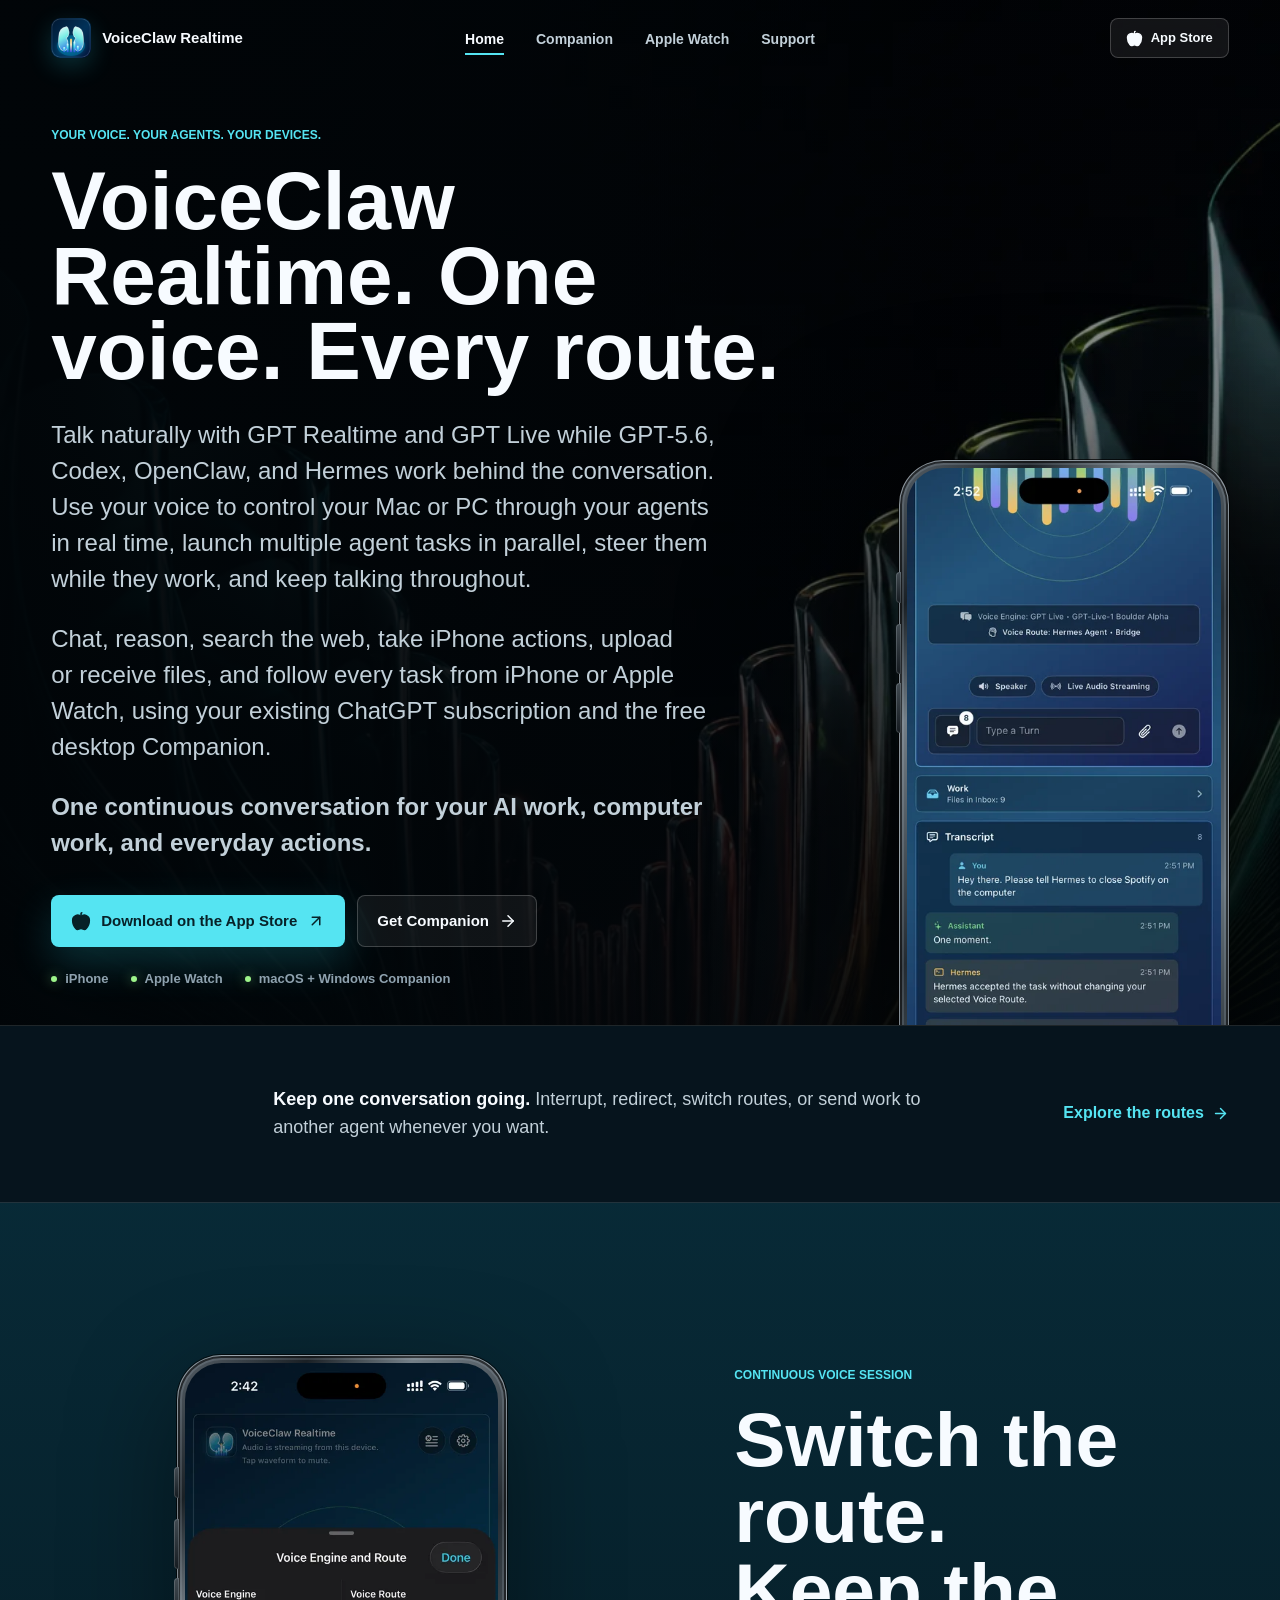
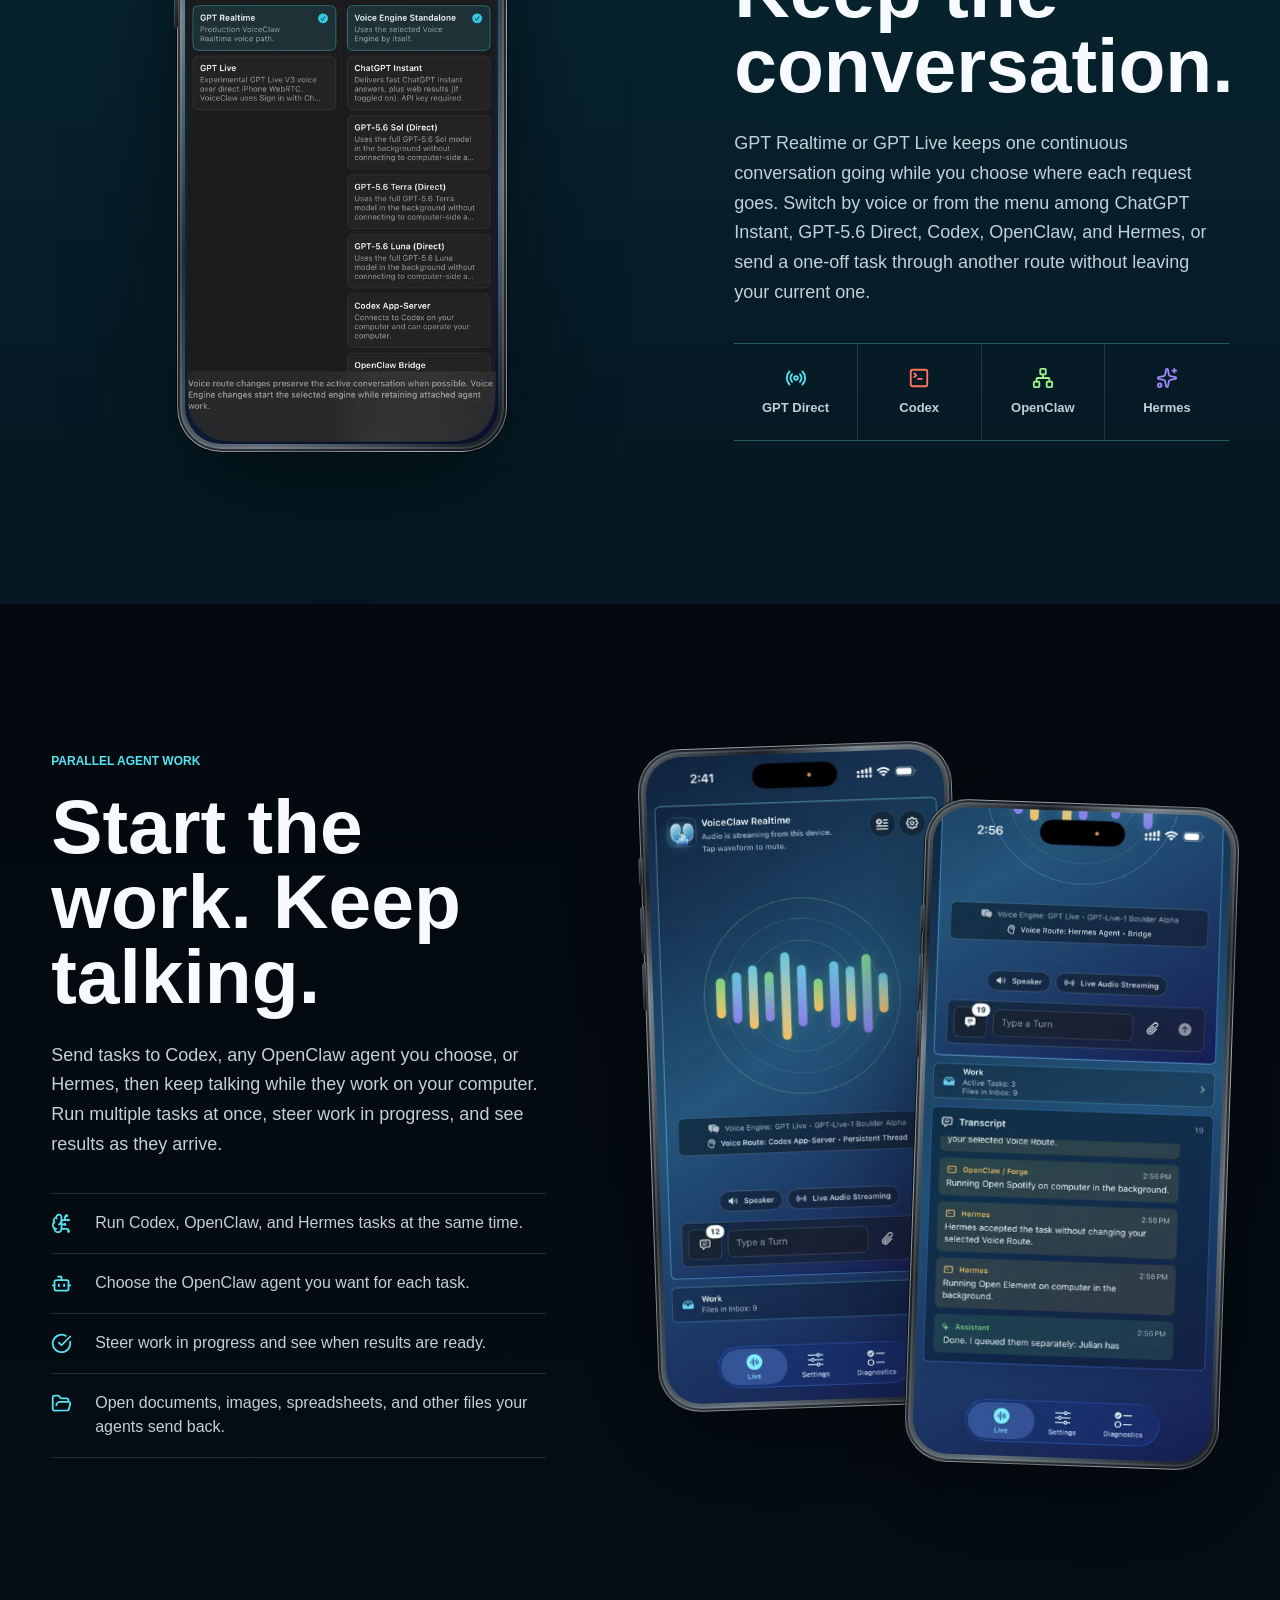
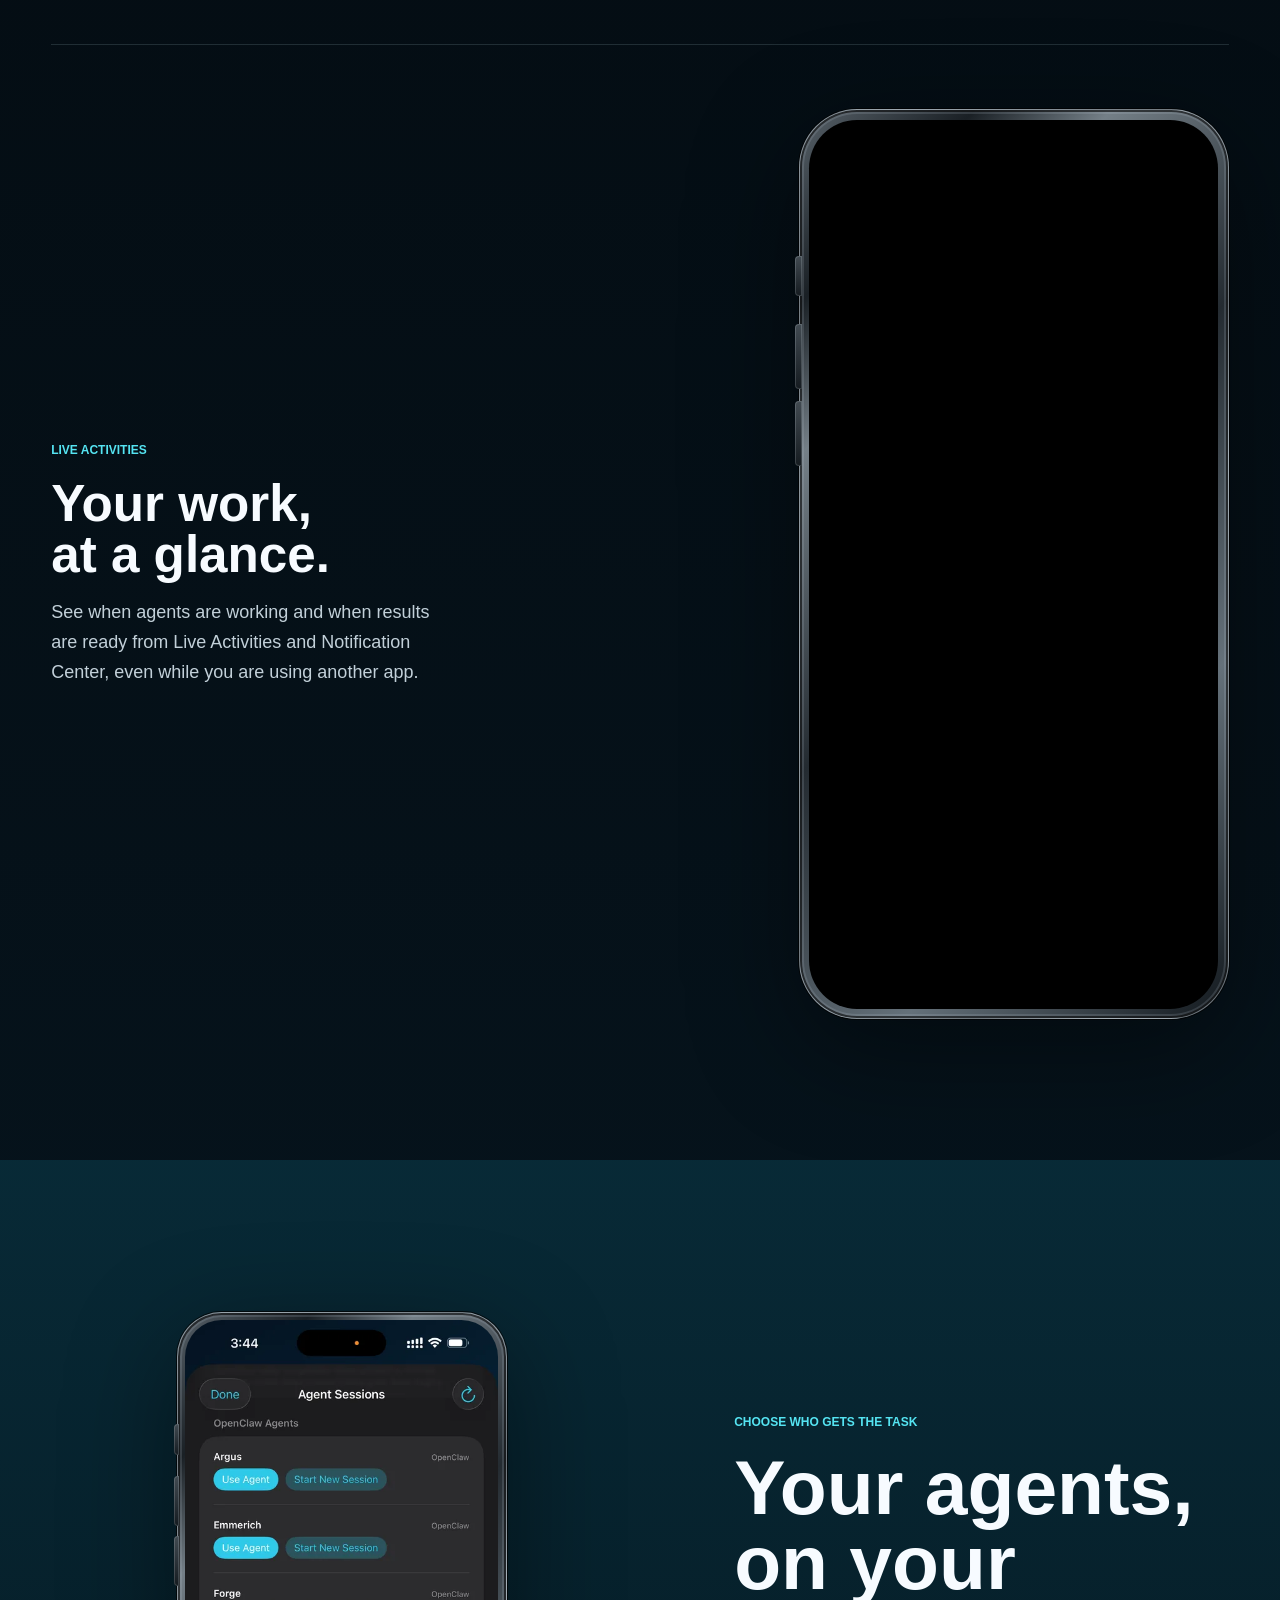
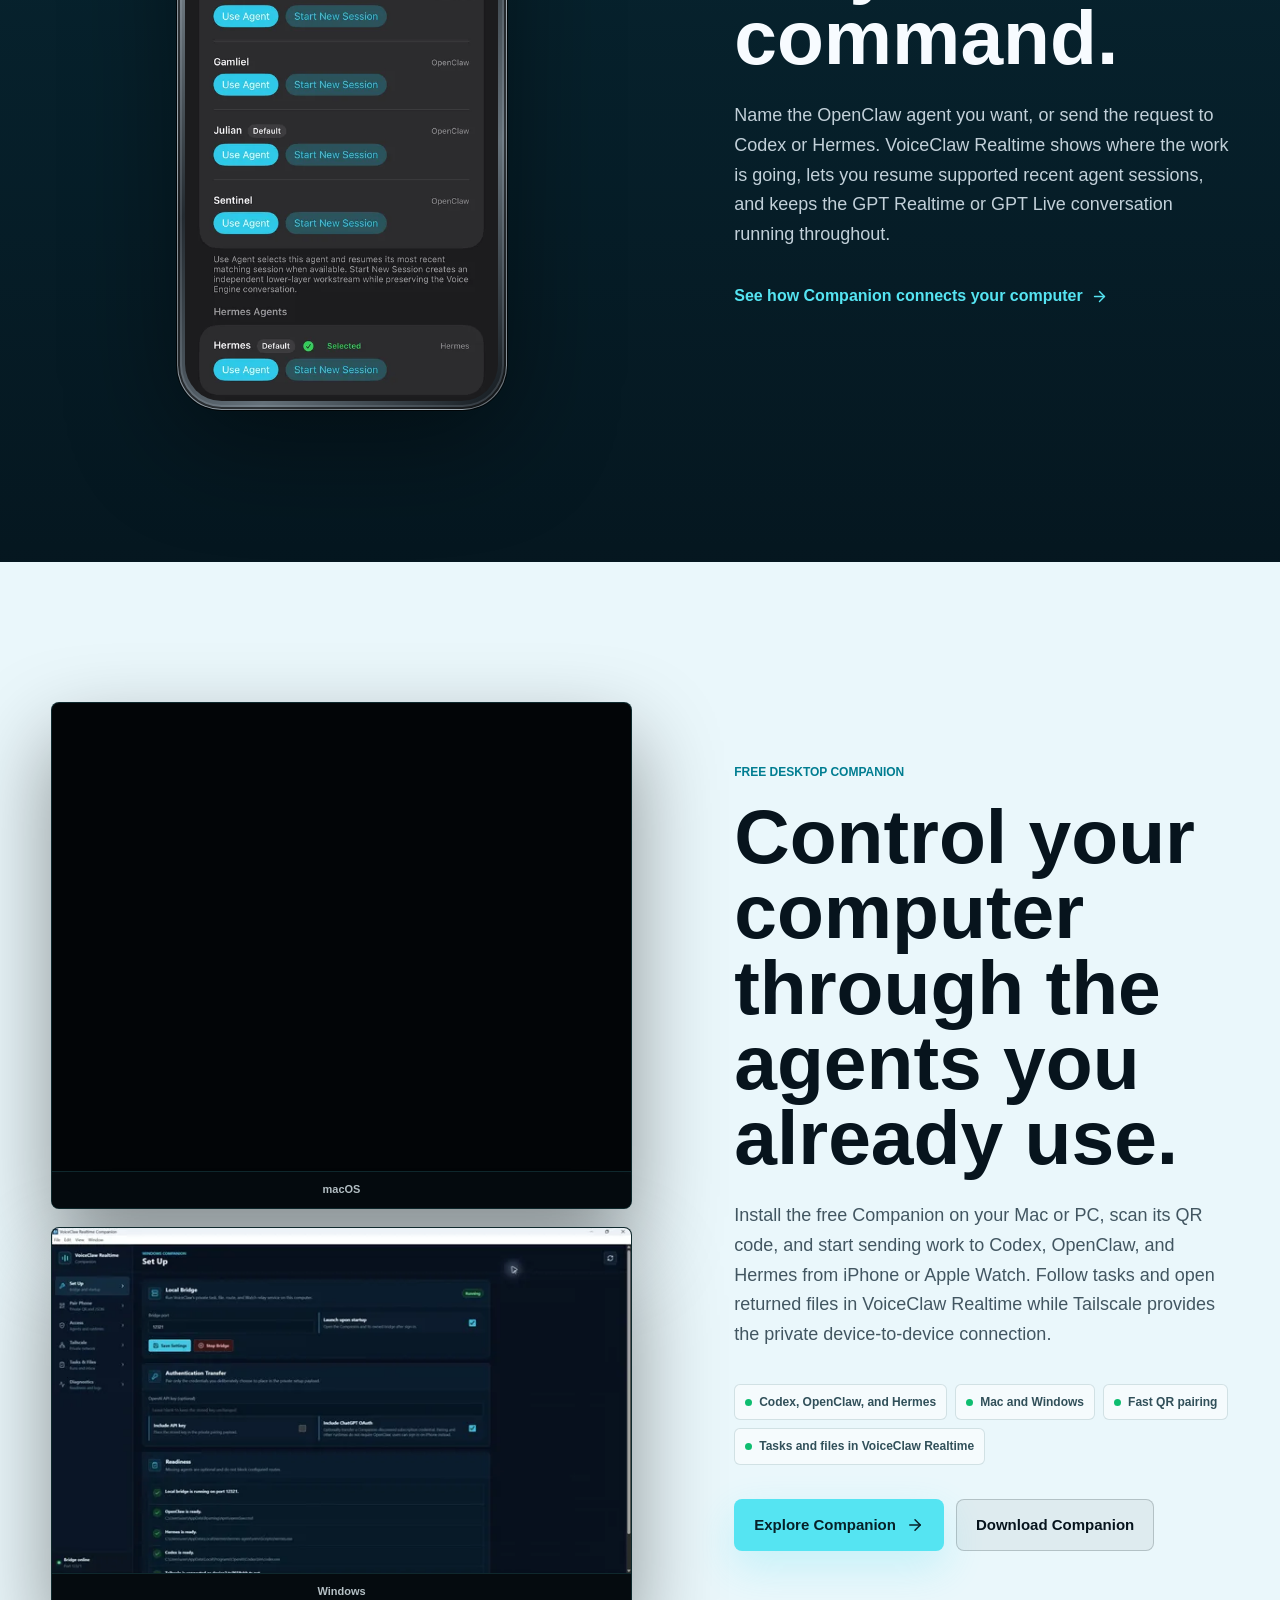
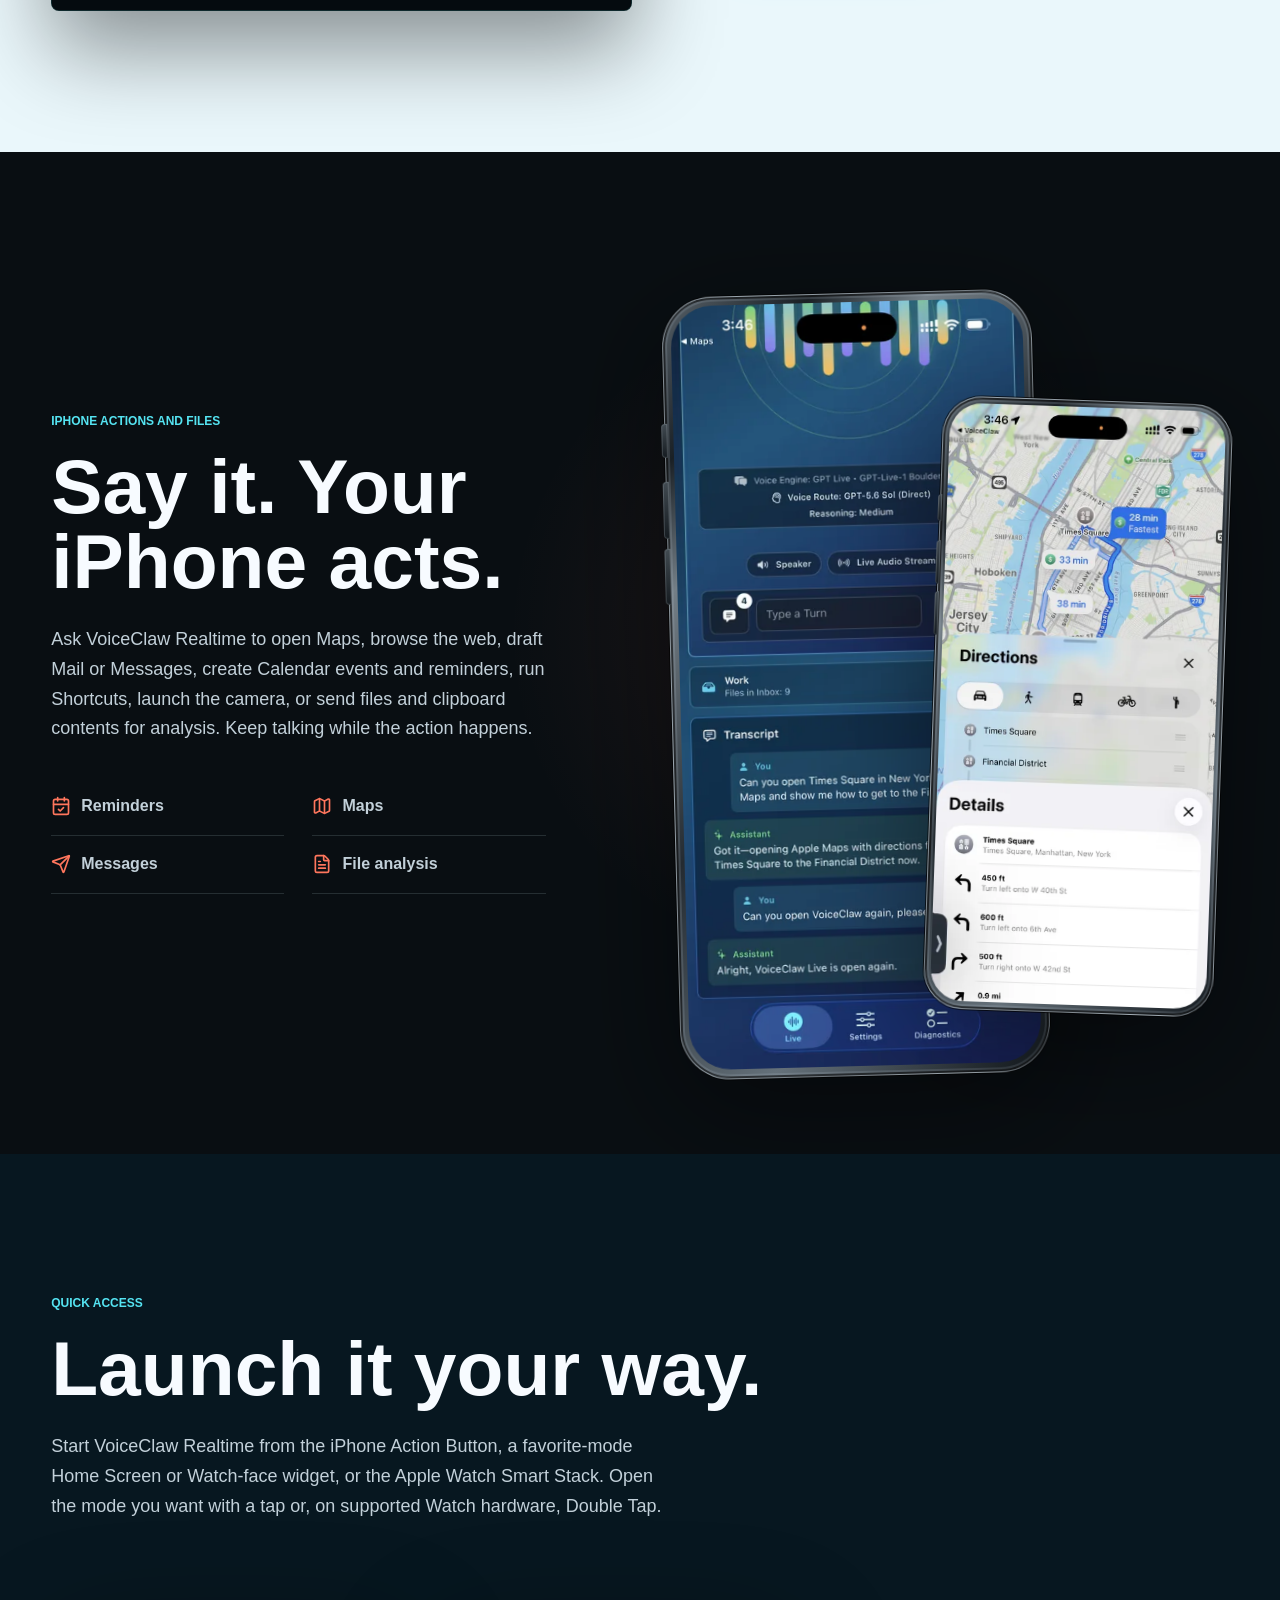
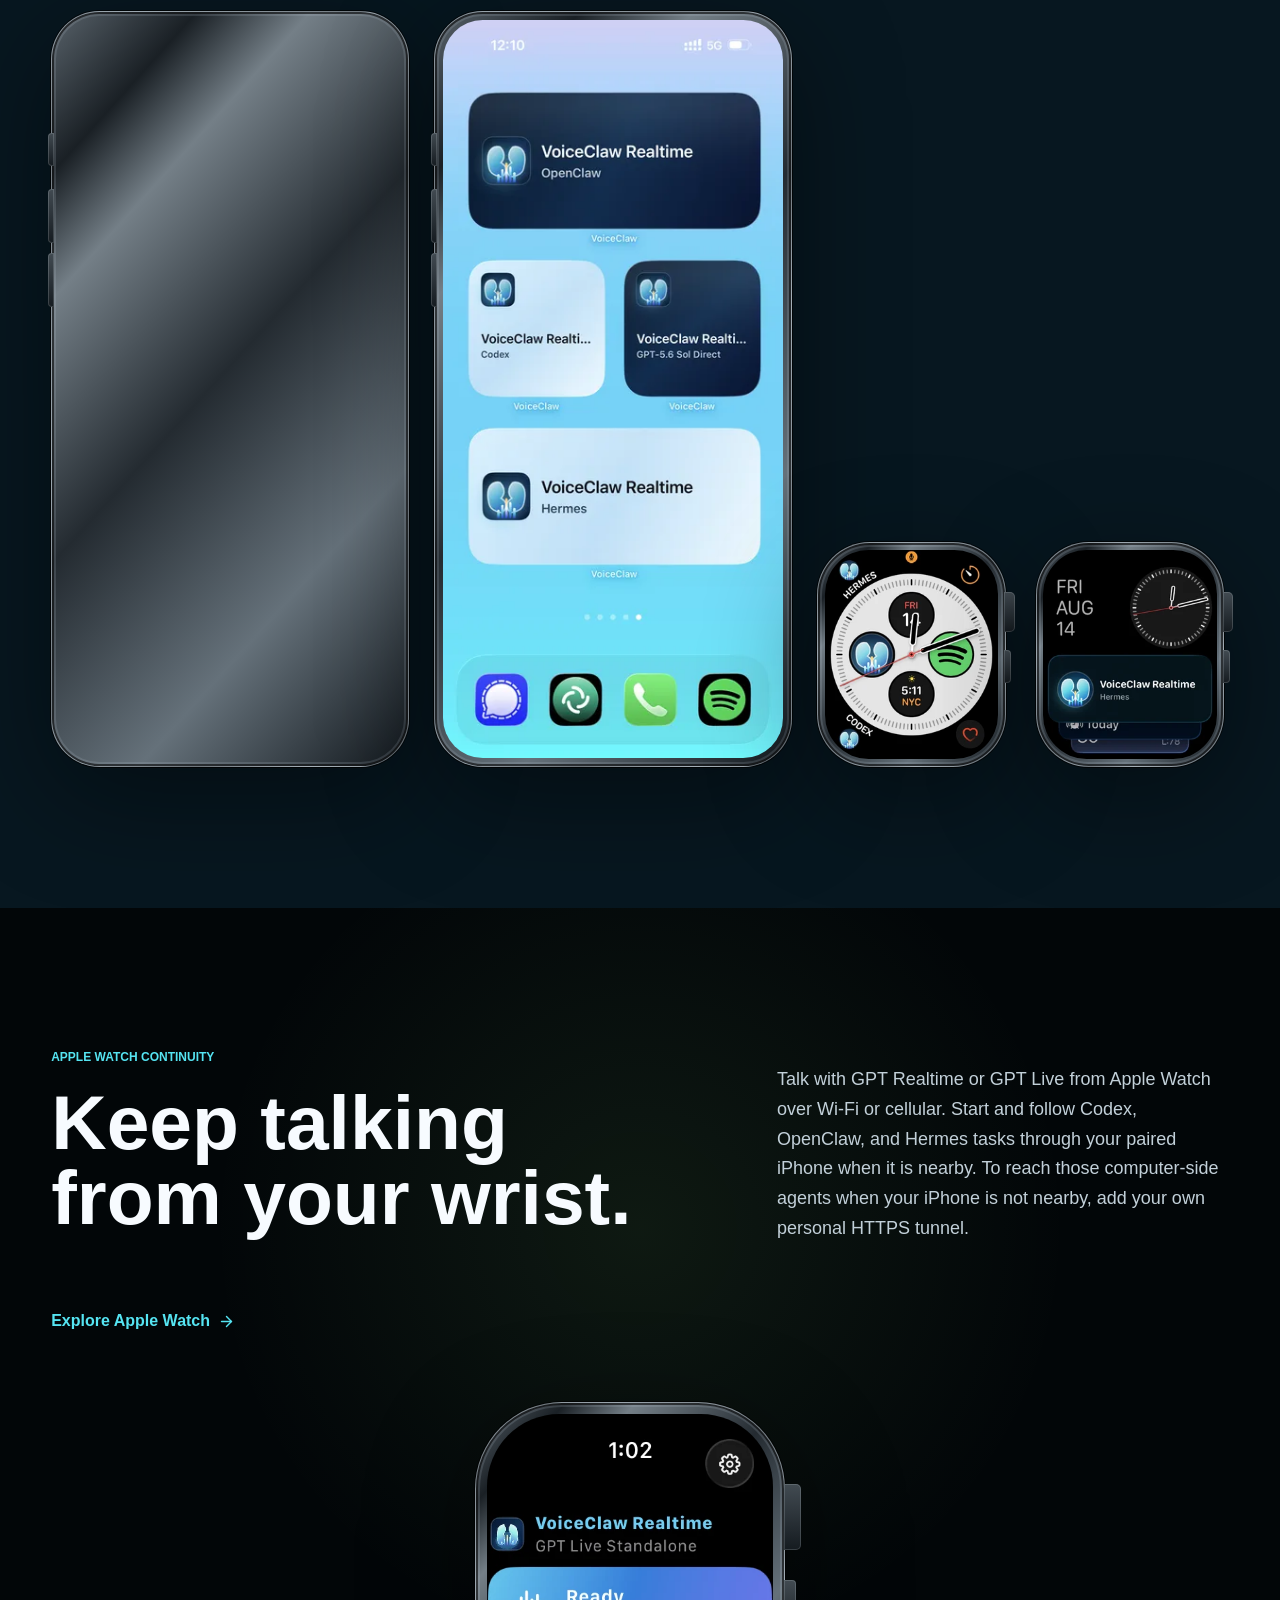
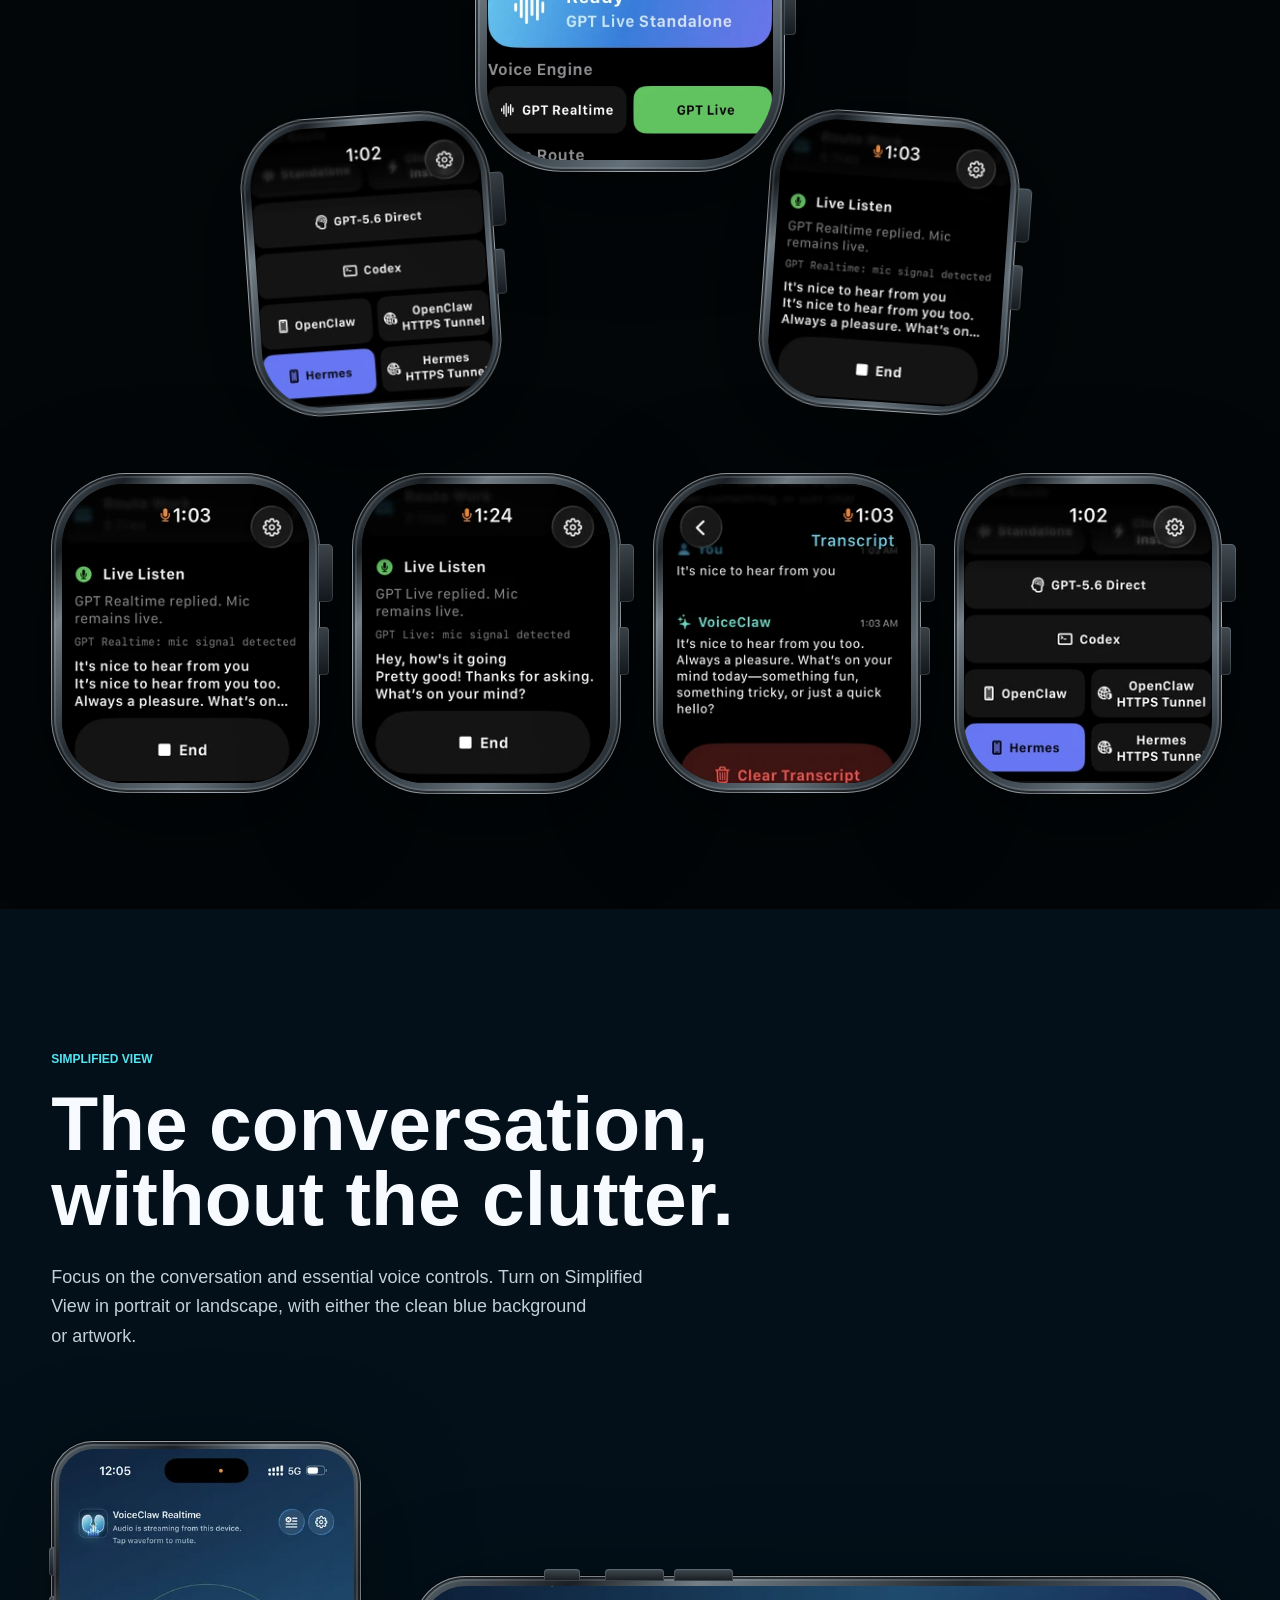
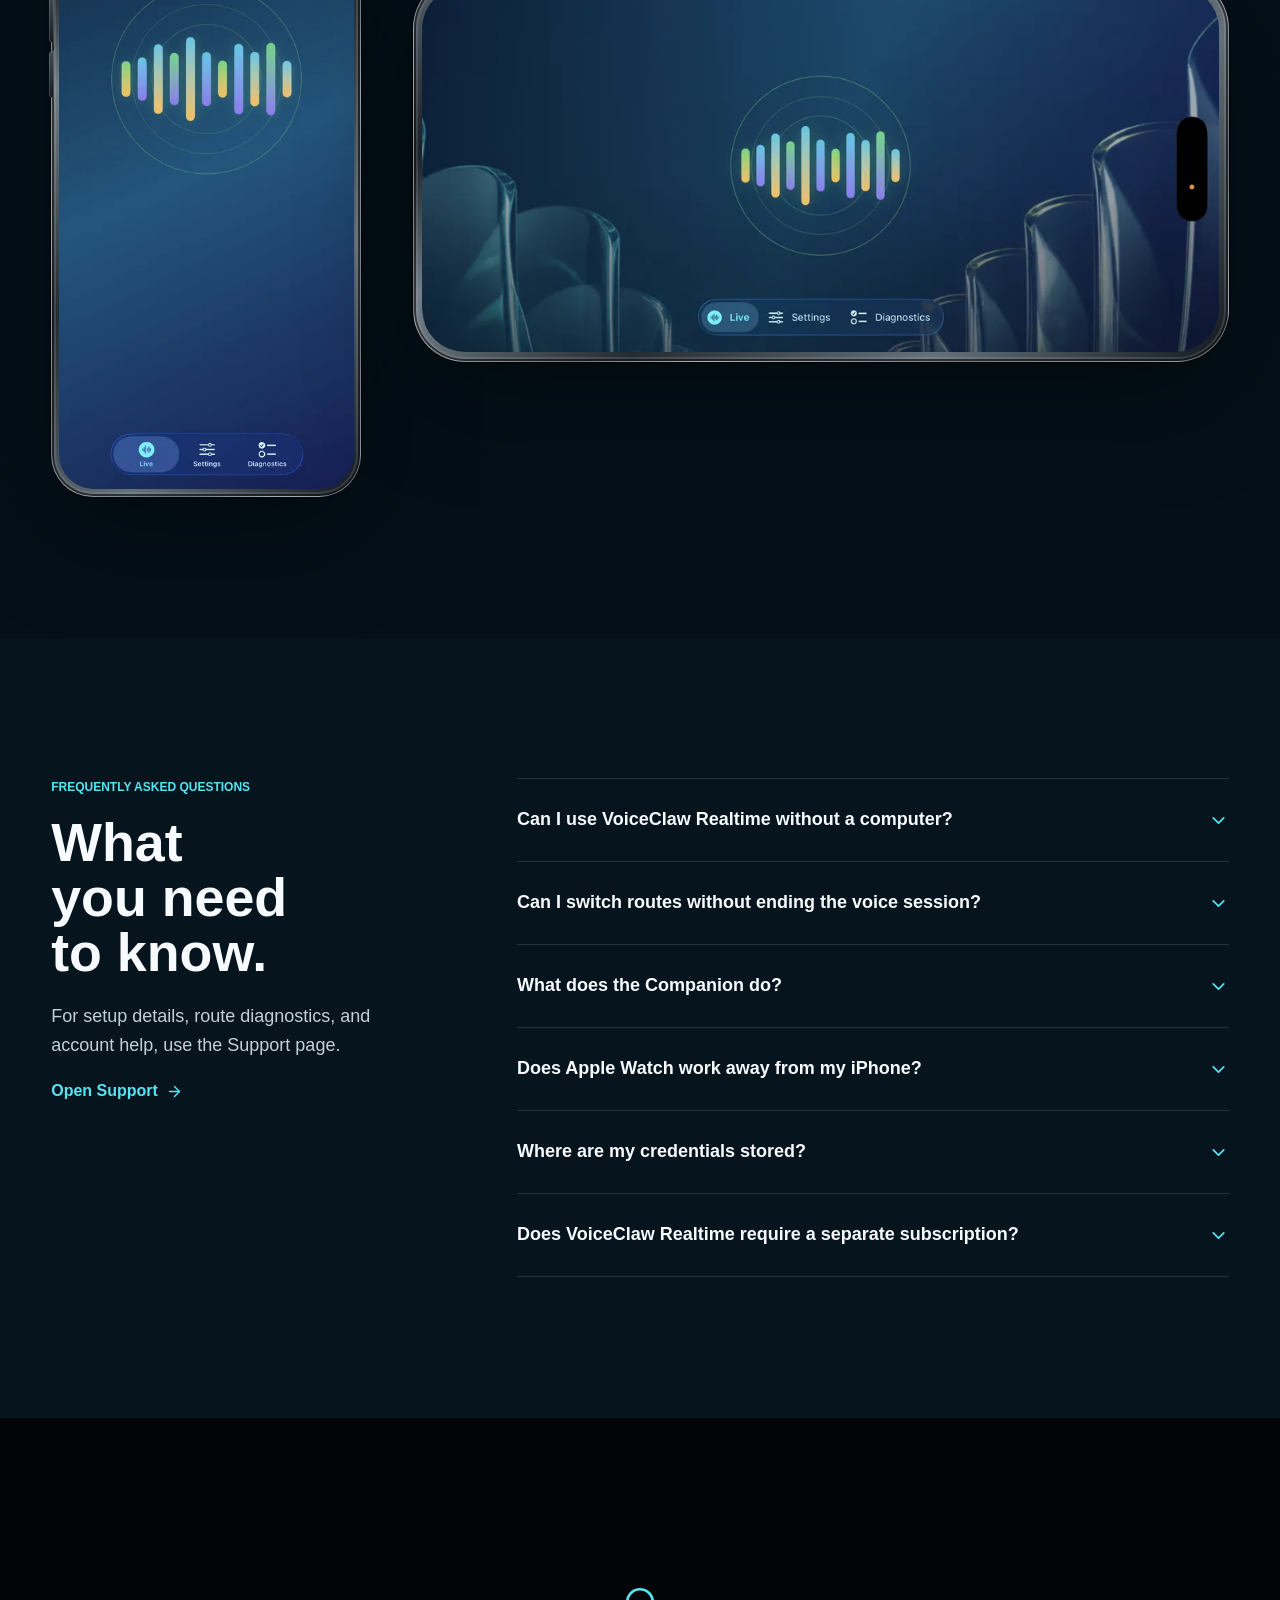
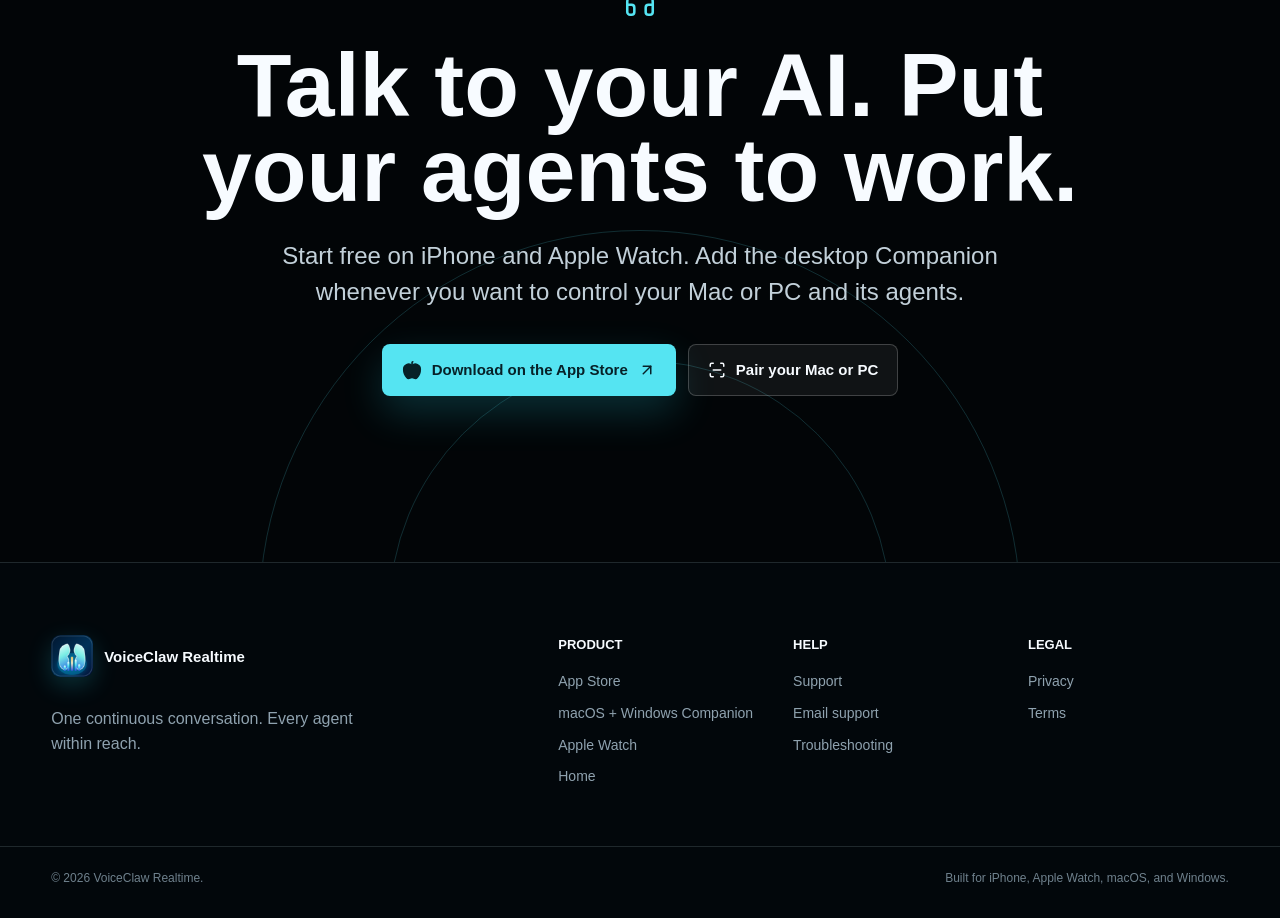
==== commit 3902b77f: "Deploy 6a78a068c9683cc1ef4cb9cbbf962fb984df3587" ====
--- a/index.html
+++ b/index.html
@@ -1 +1 @@
-<!DOCTYPE html><html lang="en"><head><meta charset="UTF-8"><meta name="viewport" content="width=device-width, initial-scale=1"><meta name="theme-color" content="#06141d"><meta name="color-scheme" content="dark"><meta name="description" content="Talk naturally with GPT Realtime on iPhone and Apple Watch, then switch to Codex, OpenClaw, or Hermes without ending the conversation."><meta name="robots" content="index, follow"><link rel="canonical" href="https://voiceclawrealtime.com/"><link rel="icon" type="image/png" sizes="32x32" href="/favicon-32.png"><link rel="apple-touch-icon" href="/apple-touch-icon.png"><link rel="manifest" href="/site.webmanifest"><meta property="og:type" content="website"><meta property="og:site_name" content="VoiceClaw Realtime"><meta property="og:title" content="VoiceClaw Realtime | One voice. Every route."><meta property="og:description" content="Talk naturally with GPT Realtime on iPhone and Apple Watch, then switch to Codex, OpenClaw, or Hermes without ending the conversation."><meta property="og:url" content="https://voiceclawrealtime.com/"><meta property="og:image" content="https://voiceclawrealtime.com/og-image.png"><meta name="twitter:card" content="summary_large_image"><meta name="twitter:title" content="VoiceClaw Realtime | One voice. Every route."><meta name="twitter:description" content="Talk naturally with GPT Realtime on iPhone and Apple Watch, then switch to Codex, OpenClaw, or Hermes without ending the conversation."><meta name="twitter:image" content="https://voiceclawrealtime.com/og-image.png"><title>VoiceClaw Realtime | One voice. Every route.</title><script type="application/ld+json">[{"@context":"https://schema.org","@type":"SoftwareApplication","name":"VoiceClaw Realtime","applicationCategory":"ProductivityApplication","operatingSystem":"iOS, watchOS, macOS","description":"Talk naturally with GPT Realtime on iPhone and Apple Watch, then switch to Codex, OpenClaw, or Hermes without ending the conversation.","downloadUrl":"https://apps.apple.com/us/app/voiceclaw-realtime/id6769243723","offers":{"@type":"Offer","price":"0","priceCurrency":"USD"}},{"@context":"https://schema.org","@type":"FAQPage","mainEntity":[{"@type":"Question","name":"Can I use VoiceClaw Realtime without a Mac?","acceptedAnswer":{"@type":"Answer","text":"Yes. GPT Realtime and supported iPhone actions can run without the Mac Companion. Pair a Mac only when you want Codex, OpenClaw, Hermes, local files, or other computer-backed routes."}},{"@type":"Question","name":"Can I switch routes without ending the voice session?","acceptedAnswer":{"@type":"Answer","text":"Yes. The live conversation can move between Direct, Codex, OpenClaw, and Hermes routes while the GPT Realtime voice session stays conversational."}},{"@type":"Question","name":"What does the Companion do?","acceptedAnswer":{"@type":"Answer","text":"The free macOS Companion installs and manages the private bridge to your Mac, pairs iPhone by QR, checks route readiness, and exposes task and file status for supported computer routes."}},{"@type":"Question","name":"Does Apple Watch work away from my iPhone?","acceptedAnswer":{"@type":"Answer","text":"GPT Realtime can work on Apple Watch over Wi-Fi or cellular. Computer-backed routes depend on the network route you configure; iPhone relay is used when the phone is nearby, while away-from-phone access requires an intentionally configured HTTPS route."}},{"@type":"Question","name":"Where are my credentials stored?","acceptedAnswer":{"@type":"Answer","text":"Credentials entered on iPhone use iOS secure storage. The Companion keeps its configuration on your Mac and stores supported secrets in Keychain. You control the connected accounts and network routes."}},{"@type":"Question","name":"Is the Mac Companion required for every feature?","acceptedAnswer":{"@type":"Answer","text":"No. It is optional for device-only live voice. It is required for Codex, OpenClaw, Hermes, Mac files, and other computer-backed work."}}]}]</script><link rel="stylesheet" href="/_astro/SiteLayout.DarnVln-.css"></head><body><a class="skip-link" href="#main-content">Skip to content</a><header class="site-header" data-header><div class="header-inner"><a class="brand" href="/" aria-label="VoiceClaw Realtime home"><img src="/app-icon.png" alt="" width="40" height="40"><span>VoiceClaw <b>Realtime</b></span></a><button class="menu-toggle" type="button" aria-label="Open navigation" aria-expanded="false" aria-controls="site-nav" data-menu-toggle><svg xmlns="http://www.w3.org/2000/svg" width="22" height="22" viewBox="0 0 24 24" fill="none" stroke="currentColor" stroke-width="2" stroke-linecap="round" stroke-linejoin="round" aria-hidden="true" class="lucide lucide-menu menu-open-icon"><path d="M4 5h16"></path><path d="M4 12h16"></path><path d="M4 19h16"></path></svg><svg xmlns="http://www.w3.org/2000/svg" width="22" height="22" viewBox="0 0 24 24" fill="none" stroke="currentColor" stroke-width="2" stroke-linecap="round" stroke-linejoin="round" aria-hidden="true" class="lucide lucide-x menu-close-icon"><path d="M18 6 6 18"></path><path d="m6 6 12 12"></path></svg></button><nav id="site-nav" class="site-nav" aria-label="Primary navigation" data-menu><a href="/" aria-current="page">Product</a><a href="/companion/">Companion</a><a href="/watch/">Apple Watch</a><a href="/support/">Support</a></nav><a class="header-cta" href="https://apps.apple.com/us/app/voiceclaw-realtime/id6769243723" target="_blank" rel="noreferrer"><svg xmlns="http://www.w3.org/2000/svg" width="17" height="17" viewBox="0 0 24 24" fill="currentColor" stroke="currentColor" stroke-width="1.8" stroke-linecap="round" stroke-linejoin="round" aria-hidden="true" class="lucide lucide-apple"><path d="M12 6.528V3a1 1 0 0 1 1-1h0"></path><path d="M18.237 21A15 15 0 0 0 22 11a6 6 0 0 0-10-4.472A6 6 0 0 0 2 11a15.1 15.1 0 0 0 3.763 10 3 3 0 0 0 3.648.648 5.5 5.5 0 0 1 5.178 0A3 3 0 0 0 18.237 21"></path></svg><span>App Store</span></a></div></header><script type="module">var e=document.querySelector(`[data-header]`),t=document.querySelector(`[data-menu-toggle]`),n=document.querySelector(`[data-menu]`),r=()=>{e?.classList.remove(`menu-is-open`),t?.setAttribute(`aria-expanded`,`false`),t?.setAttribute(`aria-label`,`Open navigation`)};t?.addEventListener(`click`,()=>{let n=!e?.classList.contains(`menu-is-open`);e?.classList.toggle(`menu-is-open`,n),t.setAttribute(`aria-expanded`,String(n)),t.setAttribute(`aria-label`,n?`Close navigation`:`Open navigation`)}),n?.addEventListener(`click`,e=>{e.target.closest(`a`)&&r()}),document.addEventListener(`keydown`,e=>{e.key===`Escape`&&r()});</script><main id="main-content"><section class="hero" aria-labelledby="hero-title"><div class="hero-background" aria-hidden="true"><img src="/_astro/live-voice-background.DDwD14UO_1Nez8r.webp" alt loading="eager" fetchpriority="high" decoding="async" width="1920" height="3412"></div><div class="section-inner hero-inner"><div class="hero-copy"><p class="section-label">Your voice. Your agents. Your devices.</p><h1 id="hero-title">VoiceClaw Realtime. One voice. Every route.</h1><p class="lead">Talk naturally with GPT Realtime, use iPhone actions, and move substantive work to Codex, OpenClaw, or Hermes without ending the conversation.</p><div class="button-row"><a class="button button-primary" href="https://apps.apple.com/us/app/voiceclaw-realtime/id6769243723" target="_blank" rel="noreferrer"><svg xmlns="http://www.w3.org/2000/svg" width="20" height="20" viewBox="0 0 24 24" fill="currentColor" stroke="currentColor" stroke-width="1.8" stroke-linecap="round" stroke-linejoin="round" aria-hidden="true" class="lucide lucide-apple"><path d="M12 6.528V3a1 1 0 0 1 1-1h0"></path><path d="M18.237 21A15 15 0 0 0 22 11a6 6 0 0 0-10-4.472A6 6 0 0 0 2 11a15.1 15.1 0 0 0 3.763 10 3 3 0 0 0 3.648.648 5.5 5.5 0 0 1 5.178 0A3 3 0 0 0 18.237 21"></path></svg><span>Download on the App Store</span><svg xmlns="http://www.w3.org/2000/svg" width="18" height="18" viewBox="0 0 24 24" fill="none" stroke="currentColor" stroke-width="2" stroke-linecap="round" stroke-linejoin="round" aria-hidden="true" class="lucide lucide-arrow-up-right"><path d="M7 7h10v10"></path><path d="M7 17 17 7"></path></svg></a><a class="button button-secondary" href="/companion/"><span>Get the Mac Companion</span><svg xmlns="http://www.w3.org/2000/svg" width="18" height="18" viewBox="0 0 24 24" fill="none" stroke="currentColor" stroke-width="2" stroke-linecap="round" stroke-linejoin="round" aria-hidden="true" class="lucide lucide-arrow-right"><path d="M5 12h14"></path><path d="m12 5 7 7-7 7"></path></svg></a></div><div class="hero-proof" aria-label="Product availability"><span><i></i>iPhone</span><span><i></i>Apple Watch</span><span><i></i>macOS Companion</span></div></div><div class="hero-product"><img src="/_astro/web-01.AslQJqSy_Z1U9Fd5.webp" alt="VoiceClaw Realtime live conversation on iPhone, showing a GPT Realtime waveform, controls, and transcript" loading="eager" fetchpriority="high" decoding="async" width="700" height="1521"></div></div></section><section class="intro-strip" aria-label="Product summary"><div class="section-inner intro-strip-inner"><div class="waveform" aria-hidden="true"><i style="--wave-index:0"></i><i style="--wave-index:1"></i><i style="--wave-index:2"></i><i style="--wave-index:3"></i><i style="--wave-index:4"></i><i style="--wave-index:5"></i><i style="--wave-index:6"></i><i style="--wave-index:7"></i><i style="--wave-index:8"></i><i style="--wave-index:9"></i><i style="--wave-index:10"></i><i style="--wave-index:11"></i><i style="--wave-index:12"></i><i style="--wave-index:13"></i><i style="--wave-index:14"></i><i style="--wave-index:15"></i><i style="--wave-index:16"></i><i style="--wave-index:17"></i><i style="--wave-index:18"></i><i style="--wave-index:19"></i><i style="--wave-index:20"></i></div><p><strong>Start with conversation.</strong> Interrupt, redirect, or hand off the work while the same live voice session continues.</p><a class="text-link" href="#routes">Explore the routes <svg xmlns="http://www.w3.org/2000/svg" width="17" height="17" viewBox="0 0 24 24" fill="none" stroke="currentColor" stroke-width="2" stroke-linecap="round" stroke-linejoin="round" aria-hidden="true" class="lucide lucide-arrow-right"><path d="M5 12h14"></path><path d="m12 5 7 7-7 7"></path></svg></a></div></section><section id="routes" class="story-section route-story"><div class="section-inner story-grid reverse"><div class="story-copy"><p class="section-label">Continuous voice session</p><h2 class="headline">Switch the route. Keep the conversation.</h2><p class="copy">Direct handles the conversational turn. Codex keeps persistent work moving. OpenClaw chooses an agent or resumes a session. Hermes can take a separate workstream. Change the destination without rebuilding the context around your request.</p><div class="route-rail" aria-label="Available conversation routes"><div class="route"><svg xmlns="http://www.w3.org/2000/svg" width="22" height="22" viewBox="0 0 24 24" fill="none" stroke="currentColor" stroke-width="2" stroke-linecap="round" stroke-linejoin="round" aria-hidden="true" class="lucide lucide-radio"><path d="M16.247 7.761a6 6 0 0 1 0 8.478"></path><path d="M19.075 4.933a10 10 0 0 1 0 14.134"></path><path d="M4.925 19.067a10 10 0 0 1 0-14.134"></path><path d="M7.753 16.239a6 6 0 0 1 0-8.478"></path><circle cx="12" cy="12" r="2"></circle></svg><span>Direct</span></div><div class="route"><svg xmlns="http://www.w3.org/2000/svg" width="22" height="22" viewBox="0 0 24 24" fill="none" stroke="currentColor" stroke-width="2" stroke-linecap="round" stroke-linejoin="round" aria-hidden="true" class="lucide lucide-square-terminal"><path d="m7 11 2-2-2-2"></path><path d="M11 13h4"></path><rect width="18" height="18" x="3" y="3" rx="2" ry="2"></rect></svg><span>Codex</span></div><div class="route"><svg xmlns="http://www.w3.org/2000/svg" width="22" height="22" viewBox="0 0 24 24" fill="none" stroke="currentColor" stroke-width="2" stroke-linecap="round" stroke-linejoin="round" aria-hidden="true" class="lucide lucide-network"><rect x="16" y="16" width="6" height="6" rx="1"></rect><rect x="2" y="16" width="6" height="6" rx="1"></rect><rect x="9" y="2" width="6" height="6" rx="1"></rect><path d="M5 16v-3a1 1 0 0 1 1-1h12a1 1 0 0 1 1 1v3"></path><path d="M12 12V8"></path></svg><span>OpenClaw</span></div><div class="route"><svg xmlns="http://www.w3.org/2000/svg" width="22" height="22" viewBox="0 0 24 24" fill="none" stroke="currentColor" stroke-width="2" stroke-linecap="round" stroke-linejoin="round" aria-hidden="true" class="lucide lucide-sparkles"><path d="M11.017 2.814a1 1 0 0 1 1.966 0l1.051 5.558a2 2 0 0 0 1.594 1.594l5.558 1.051a1 1 0 0 1 0 1.966l-5.558 1.051a2 2 0 0 0-1.594 1.594l-1.051 5.558a1 1 0 0 1-1.966 0l-1.051-5.558a2 2 0 0 0-1.594-1.594l-5.558-1.051a1 1 0 0 1 0-1.966l5.558-1.051a2 2 0 0 0 1.594-1.594z"></path><path d="M20 2v4"></path><path d="M22 4h-4"></path><circle cx="4" cy="20" r="2"></circle></svg><span>Hermes</span></div></div></div><div class="story-media media-frame"><img src="/_astro/web-02.DnNm-i2n_Z1RgOYf.webp" srcset="/_astro/web-02.DnNm-i2n_Z1yVYON.webp 500w, /_astro/web-02.DnNm-i2n_Z1VxyIy.webp 760w, /_astro/web-02.DnNm-i2n_XhqG7.webp 1000w" alt="VoiceClaw route picker on iPhone with Direct, Codex, OpenClaw, and Hermes options" sizes="(max-width: 980px) 90vw, 48vw" loading="lazy" decoding="async" width="1320" height="2868"></div></div></section><section class="story-section work-story"><div class="section-inner story-grid"><div class="story-copy"><p class="section-label">Durable work</p><h2 class="headline">Talk through the turn. Let the task keep running.</h2><p class="copy">Delegate work to a persistent Codex thread, choose the right OpenClaw agent, or start a parallel Hermes workstream. The live voice layer stays available for the next question while the work continues on your Mac.</p><ul class="work-list"><li><svg xmlns="http://www.w3.org/2000/svg" width="21" height="21" viewBox="0 0 24 24" fill="none" stroke="currentColor" stroke-width="2" stroke-linecap="round" stroke-linejoin="round" aria-hidden="true" class="lucide lucide-brain-circuit"><path d="M12 5a3 3 0 1 0-5.997.125 4 4 0 0 0-2.526 5.77 4 4 0 0 0 .556 6.588A4 4 0 1 0 12 18Z"></path><path d="M9 13a4.5 4.5 0 0 0 3-4"></path><path d="M6.003 5.125A3 3 0 0 0 6.401 6.5"></path><path d="M3.477 10.896a4 4 0 0 1 .585-.396"></path><path d="M6 18a4 4 0 0 1-1.967-.516"></path><path d="M12 13h4"></path><path d="M12 18h6a2 2 0 0 1 2 2v1"></path><path d="M12 8h8"></path><path d="M16 8V5a2 2 0 0 1 2-2"></path><circle cx="16" cy="13" r=".5"></circle><circle cx="18" cy="3" r=".5"></circle><circle cx="20" cy="21" r=".5"></circle><circle cx="20" cy="8" r=".5"></circle></svg><span>Persistent Codex threads keep task context intact.</span></li><li><svg xmlns="http://www.w3.org/2000/svg" width="21" height="21" viewBox="0 0 24 24" fill="none" stroke="currentColor" stroke-width="2" stroke-linecap="round" stroke-linejoin="round" aria-hidden="true" class="lucide lucide-bot"><path d="M12 8V4H8"></path><rect width="16" height="12" x="4" y="8" rx="2"></rect><path d="M2 14h2"></path><path d="M20 14h2"></path><path d="M15 13v2"></path><path d="M9 13v2"></path></svg><span>OpenClaw agents and recent sessions remain selectable.</span></li><li><svg xmlns="http://www.w3.org/2000/svg" width="21" height="21" viewBox="0 0 24 24" fill="none" stroke="currentColor" stroke-width="2" stroke-linecap="round" stroke-linejoin="round" aria-hidden="true" class="lucide lucide-circle-check-big"><path d="M21.801 10A10 10 0 1 1 17 3.335"></path><path d="m9 11 3 3L22 4"></path></svg><span>Running, review, completed, and failed states stay visible.</span></li><li><svg xmlns="http://www.w3.org/2000/svg" width="21" height="21" viewBox="0 0 24 24" fill="none" stroke="currentColor" stroke-width="2" stroke-linecap="round" stroke-linejoin="round" aria-hidden="true" class="lucide lucide-folder-open"><path d="m6 14 1.5-2.9A2 2 0 0 1 9.24 10H20a2 2 0 0 1 1.94 2.5l-1.54 6a2 2 0 0 1-1.95 1.5H4a2 2 0 0 1-2-2V5a2 2 0 0 1 2-2h3.9a2 2 0 0 1 1.69.9l.81 1.2a2 2 0 0 0 1.67.9H18a2 2 0 0 1 2 2v2"></path></svg><span>Returned files are explicit, bounded, and yours to manage.</span></li></ul></div><div class="story-media poster-pair" aria-label="Codex and Work views in VoiceClaw Realtime"><div class="media-frame"><img src="/_astro/web-03.CYHZOCAc_Z1E7DTD.webp" srcset="/_astro/web-03.CYHZOCAc_Z1lVKkF.webp 420w, /_astro/web-03.CYHZOCAc_E0QeY.webp 620w" alt="A VoiceClaw Realtime Codex task running while the voice conversation continues" sizes="(max-width: 760px) 58vw, 30vw" loading="lazy" decoding="async" width="1320" height="2868"></div><div class="media-frame"><img src="/_astro/web-05.Bc4c21dD_13TmAH.webp" srcset="/_astro/web-05.Bc4c21dD_Z1gA2YY.webp 420w, /_astro/web-05.Bc4c21dD_JmyzF.webp 620w" alt="VoiceClaw Work panel showing three parallel agent tasks and their current status" sizes="(max-width: 760px) 58vw, 30vw" loading="lazy" decoding="async" width="1320" height="2868"></div></div></div></section><section class="story-section route-story"><div class="section-inner story-grid reverse"><div class="story-copy"><p class="section-label">The right agent for the job</p><h2 class="headline">Choose an agent. Resume the work. Or start clean.</h2><p class="copy">The agent and session view makes the destination visible before a handoff. Attach to an available agent, resume recent work, or use a separate workstream without losing the conversational surface that started it.</p><a class="text-link" href="/companion/">See how the Mac bridge works <svg xmlns="http://www.w3.org/2000/svg" width="17" height="17" viewBox="0 0 24 24" fill="none" stroke="currentColor" stroke-width="2" stroke-linecap="round" stroke-linejoin="round" aria-hidden="true" class="lucide lucide-arrow-right"><path d="M5 12h14"></path><path d="m12 5 7 7-7 7"></path></svg></a></div><div class="story-media media-frame"><img src="/_astro/web-04.C70_DyQx_ZlG6P7.webp" srcset="/_astro/web-04.C70_DyQx_ZwUsbk.webp 500w, /_astro/web-04.C70_DyQx_ZTw255.webp 760w, /_astro/web-04.C70_DyQx_2tR9Pf.webp 1000w" alt="OpenClaw agents and sessions visible inside VoiceClaw Realtime on iPhone" sizes="(max-width: 980px) 90vw, 48vw" loading="lazy" decoding="async" width="1320" height="2868"></div></div></section><section class="story-section actions-story"><div class="section-inner story-grid"><div class="story-copy"><p class="section-label">iPhone actions and files</p><h2 class="headline">Say it. Your iPhone acts.</h2><p class="copy">Open Maps, create reminders, draft messages, run Shortcuts, and work with files you explicitly select. Each supported action reports its result in the same transcript so you can keep moving by voice.</p><div class="action-lines" aria-label="Example iPhone actions"><div class="action-line"><svg xmlns="http://www.w3.org/2000/svg" width="20" height="20" viewBox="0 0 24 24" fill="none" stroke="currentColor" stroke-width="2" stroke-linecap="round" stroke-linejoin="round" aria-hidden="true" class="lucide lucide-calendar-check"><path d="M8 2v4"></path><path d="M16 2v4"></path><rect width="18" height="18" x="3" y="4" rx="2"></rect><path d="M3 10h18"></path><path d="m9 16 2 2 4-4"></path></svg><span>Reminders</span></div><div class="action-line"><svg xmlns="http://www.w3.org/2000/svg" width="20" height="20" viewBox="0 0 24 24" fill="none" stroke="currentColor" stroke-width="2" stroke-linecap="round" stroke-linejoin="round" aria-hidden="true" class="lucide lucide-map"><path d="M14.106 5.553a2 2 0 0 0 1.788 0l3.659-1.83A1 1 0 0 1 21 4.619v12.764a1 1 0 0 1-.553.894l-4.553 2.277a2 2 0 0 1-1.788 0l-4.212-2.106a2 2 0 0 0-1.788 0l-3.659 1.83A1 1 0 0 1 3 19.381V6.618a1 1 0 0 1 .553-.894l4.553-2.277a2 2 0 0 1 1.788 0z"></path><path d="M15 5.764v15"></path><path d="M9 3.236v15"></path></svg><span>Maps</span></div><div class="action-line"><svg xmlns="http://www.w3.org/2000/svg" width="20" height="20" viewBox="0 0 24 24" fill="none" stroke="currentColor" stroke-width="2" stroke-linecap="round" stroke-linejoin="round" aria-hidden="true" class="lucide lucide-send"><path d="M14.536 21.686a.5.5 0 0 0 .937-.024l6.5-19a.496.496 0 0 0-.635-.635l-19 6.5a.5.5 0 0 0-.024.937l7.93 3.18a2 2 0 0 1 1.112 1.11z"></path><path d="m21.854 2.147-10.94 10.939"></path></svg><span>Messages</span></div><div class="action-line"><svg xmlns="http://www.w3.org/2000/svg" width="20" height="20" viewBox="0 0 24 24" fill="none" stroke="currentColor" stroke-width="2" stroke-linecap="round" stroke-linejoin="round" aria-hidden="true" class="lucide lucide-file-text"><path d="M6 22a2 2 0 0 1-2-2V4a2 2 0 0 1 2-2h8a2.4 2.4 0 0 1 1.704.706l3.588 3.588A2.4 2.4 0 0 1 20 8v12a2 2 0 0 1-2 2z"></path><path d="M14 2v5a1 1 0 0 0 1 1h5"></path><path d="M10 9H8"></path><path d="M16 13H8"></path><path d="M16 17H8"></path></svg><span>Selected files</span></div></div></div><div class="story-media media-frame"><img src="/_astro/web-06.BLwV9v03_Z1j7qgS.webp" srcset="/_astro/web-06.BLwV9v03_2niBiL.webp 500w, /_astro/web-06.BLwV9v03_20H2p1.webp 760w, /_astro/web-06.BLwV9v03_1wqPot.webp 1000w" alt="VoiceClaw Realtime iPhone actions showing a spoken reminder, maps request, and returned action states" sizes="(max-width: 980px) 90vw, 48vw" loading="lazy" decoding="async" width="1320" height="2868"></div></div></section><section class="story-section watch-story"><div class="section-inner"><div class="watch-heading"><div><p class="section-label">Apple Watch continuity</p><h2 class="headline">Keep talking from your wrist.</h2></div><p class="copy">Start GPT Realtime from Apple Watch over Wi-Fi or cellular. Use iPhone relay when the phone is nearby, or your deliberately configured bridge route for supported computer work.</p><a class="text-link" href="/watch/">Set up away-from-iPhone access <svg xmlns="http://www.w3.org/2000/svg" width="17" height="17" viewBox="0 0 24 24" fill="none" stroke="currentColor" stroke-width="2" stroke-linecap="round" stroke-linejoin="round" aria-hidden="true" class="lucide lucide-arrow-right"><path d="M5 12h14"></path><path d="m12 5 7 7-7 7"></path></svg></a></div><div class="watch-media"><img src="/_astro/web-07.FlAOneeG_17lGC3.webp" srcset="/_astro/web-07.FlAOneeG_Y2fjO.webp 500w, /_astro/web-07.FlAOneeG_BqFq4.webp 760w, /_astro/web-07.FlAOneeG_Z17havw.webp 1000w" alt="VoiceClaw Realtime running on Apple Watch, including direct voice and route controls" sizes="(max-width: 760px) 92vw, 700px" loading="lazy" decoding="async" width="1320" height="2868"></div></div></section><section class="companion-teaser"><div class="section-inner story-grid reverse"><div class="story-copy"><p class="section-label">Free macOS Companion</p><h2 class="headline">Your Mac stays yours.</h2><p class="copy">Companion installs the local bridge, pairs iPhone with a private QR, checks route readiness, and keeps task and file activity visible. By default, Tailscale carries the private path between devices.</p><div class="status-points" aria-label="Companion capabilities"><span class="status-point"><i></i>Private bridge</span><span class="status-point"><i></i>QR pairing</span><span class="status-point"><i></i>Readiness checks</span><span class="status-point"><i></i>Signed updates</span></div><div class="button-row"><a class="button button-primary" href="/companion/">Explore Companion <svg xmlns="http://www.w3.org/2000/svg" width="18" height="18" viewBox="0 0 24 24" fill="none" stroke="currentColor" stroke-width="2" stroke-linecap="round" stroke-linejoin="round" aria-hidden="true" class="lucide lucide-arrow-right"><path d="M5 12h14"></path><path d="m12 5 7 7-7 7"></path></svg></a><a class="button button-secondary" href="https://github.com/bdjben/Voice.Claw-Companion/releases" target="_blank" rel="noreferrer">View releases</a></div></div><div class="story-media companion-window companion-setup-window"><img src="/_astro/companion-setup-current.Cf71ptF2_Z1NYIgs.webp" srcset="/_astro/companion-setup-current.Cf71ptF2_Z1IyVke.webp 700w, /_astro/companion-setup-current.Cf71ptF2_Z1NNgQ2.webp 1100w, /_astro/companion-setup-current.Cf71ptF2_Z10GOKn.webp 1500w" alt="VoiceClaw Companion for macOS showing bridge setup and a ready status" sizes="(max-width: 980px) 92vw, 54vw" loading="lazy" decoding="async" width="2972" height="2402"></div></div></section><section class="faq-section"><div class="section-inner faq-layout"><div><p class="section-label">Frequently asked questions</p><h2 class="subhead">The short version.</h2><p class="copy">For setup details, route diagnostics, and account help, use the Support page.</p><a class="text-link" href="/support/">Open Support <svg xmlns="http://www.w3.org/2000/svg" width="17" height="17" viewBox="0 0 24 24" fill="none" stroke="currentColor" stroke-width="2" stroke-linecap="round" stroke-linejoin="round" aria-hidden="true" class="lucide lucide-arrow-right"><path d="M5 12h14"></path><path d="m12 5 7 7-7 7"></path></svg></a></div><div class="faq-list"><details><summary><span>Can I use VoiceClaw Realtime without a Mac?</span><svg xmlns="http://www.w3.org/2000/svg" width="21" height="21" viewBox="0 0 24 24" fill="none" stroke="currentColor" stroke-width="2" stroke-linecap="round" stroke-linejoin="round" aria-hidden="true" class="lucide lucide-chevron-down"><path d="m6 9 6 6 6-6"></path></svg></summary><p>Yes. GPT Realtime and supported iPhone actions can run without the Mac Companion. Pair a Mac only when you want Codex, OpenClaw, Hermes, local files, or other computer-backed routes.</p></details><details><summary><span>Can I switch routes without ending the voice session?</span><svg xmlns="http://www.w3.org/2000/svg" width="21" height="21" viewBox="0 0 24 24" fill="none" stroke="currentColor" stroke-width="2" stroke-linecap="round" stroke-linejoin="round" aria-hidden="true" class="lucide lucide-chevron-down"><path d="m6 9 6 6 6-6"></path></svg></summary><p>Yes. The live conversation can move between Direct, Codex, OpenClaw, and Hermes routes while the GPT Realtime voice session stays conversational.</p></details><details><summary><span>What does the Companion do?</span><svg xmlns="http://www.w3.org/2000/svg" width="21" height="21" viewBox="0 0 24 24" fill="none" stroke="currentColor" stroke-width="2" stroke-linecap="round" stroke-linejoin="round" aria-hidden="true" class="lucide lucide-chevron-down"><path d="m6 9 6 6 6-6"></path></svg></summary><p>The free macOS Companion installs and manages the private bridge to your Mac, pairs iPhone by QR, checks route readiness, and exposes task and file status for supported computer routes.</p></details><details><summary><span>Does Apple Watch work away from my iPhone?</span><svg xmlns="http://www.w3.org/2000/svg" width="21" height="21" viewBox="0 0 24 24" fill="none" stroke="currentColor" stroke-width="2" stroke-linecap="round" stroke-linejoin="round" aria-hidden="true" class="lucide lucide-chevron-down"><path d="m6 9 6 6 6-6"></path></svg></summary><p>GPT Realtime can work on Apple Watch over Wi-Fi or cellular. Computer-backed routes depend on the network route you configure; iPhone relay is used when the phone is nearby, while away-from-phone access requires an intentionally configured HTTPS route.</p></details><details><summary><span>Where are my credentials stored?</span><svg xmlns="http://www.w3.org/2000/svg" width="21" height="21" viewBox="0 0 24 24" fill="none" stroke="currentColor" stroke-width="2" stroke-linecap="round" stroke-linejoin="round" aria-hidden="true" class="lucide lucide-chevron-down"><path d="m6 9 6 6 6-6"></path></svg></summary><p>Credentials entered on iPhone use iOS secure storage. The Companion keeps its configuration on your Mac and stores supported secrets in Keychain. You control the connected accounts and network routes.</p></details><details><summary><span>Is the Mac Companion required for every feature?</span><svg xmlns="http://www.w3.org/2000/svg" width="21" height="21" viewBox="0 0 24 24" fill="none" stroke="currentColor" stroke-width="2" stroke-linecap="round" stroke-linejoin="round" aria-hidden="true" class="lucide lucide-chevron-down"><path d="m6 9 6 6 6-6"></path></svg></summary><p>No. It is optional for device-only live voice. It is required for Codex, OpenClaw, Hermes, Mac files, and other computer-backed work.</p></details></div></div></section><section class="final-cta"><div class="section-inner"><svg xmlns="http://www.w3.org/2000/svg" width="34" height="34" viewBox="0 0 24 24" fill="none" stroke="var(--cyan)" stroke-width="1.8" stroke-linecap="round" stroke-linejoin="round" aria-hidden="true" style="margin:0 auto 24px" class="lucide lucide-headphones"><path d="M3 14h3a2 2 0 0 1 2 2v3a2 2 0 0 1-2 2H5a2 2 0 0 1-2-2v-7a9 9 0 0 1 18 0v7a2 2 0 0 1-2 2h-1a2 2 0 0 1-2-2v-3a2 2 0 0 1 2-2h3"></path></svg><h2>Start with a conversation. Keep real work moving.</h2><p class="lead">VoiceClaw Realtime is available for iPhone and Apple Watch.</p><div class="button-row"><a class="button button-primary" href="https://apps.apple.com/us/app/voiceclaw-realtime/id6769243723" target="_blank" rel="noreferrer"><svg xmlns="http://www.w3.org/2000/svg" width="20" height="20" viewBox="0 0 24 24" fill="currentColor" stroke="currentColor" stroke-width="1.8" stroke-linecap="round" stroke-linejoin="round" aria-hidden="true" class="lucide lucide-apple"><path d="M12 6.528V3a1 1 0 0 1 1-1h0"></path><path d="M18.237 21A15 15 0 0 0 22 11a6 6 0 0 0-10-4.472A6 6 0 0 0 2 11a15.1 15.1 0 0 0 3.763 10 3 3 0 0 0 3.648.648 5.5 5.5 0 0 1 5.178 0A3 3 0 0 0 18.237 21"></path></svg><span>Download on the App Store</span><svg xmlns="http://www.w3.org/2000/svg" width="18" height="18" viewBox="0 0 24 24" fill="none" stroke="currentColor" stroke-width="2" stroke-linecap="round" stroke-linejoin="round" aria-hidden="true" class="lucide lucide-arrow-up-right"><path d="M7 7h10v10"></path><path d="M7 17 17 7"></path></svg></a><a class="button button-secondary" href="/companion/"><svg xmlns="http://www.w3.org/2000/svg" width="18" height="18" viewBox="0 0 24 24" fill="none" stroke="currentColor" stroke-width="2" stroke-linecap="round" stroke-linejoin="round" aria-hidden="true" class="lucide lucide-scan-line"><path d="M3 7V5a2 2 0 0 1 2-2h2"></path><path d="M17 3h2a2 2 0 0 1 2 2v2"></path><path d="M21 17v2a2 2 0 0 1-2 2h-2"></path><path d="M7 21H5a2 2 0 0 1-2-2v-2"></path><path d="M7 12h10"></path></svg><span>Pair a Mac</span></a></div></div></section></main><footer class="site-footer"><div class="footer-inner"><div class="footer-brand"><a class="brand" href="/" aria-label="VoiceClaw Realtime home"><img src="/app-icon.png" alt="" width="42" height="42" loading="lazy"><span>VoiceClaw <b>Realtime</b></span></a><p>Start with a conversation. Keep real work moving.</p></div><div class="footer-links"><div><h2>Product</h2><a href="https://apps.apple.com/us/app/voiceclaw-realtime/id6769243723" target="_blank" rel="noreferrer">App Store</a><a href="/companion/">Mac Companion</a><a href="/watch/">Apple Watch setup</a><a href="https://github.com/bdjben/Voice.Claw-Companion/releases" target="_blank" rel="noreferrer">Release notes</a></div><div><h2>Help</h2><a href="/support/">Support</a><a href="mailto:support@voiceclawrealtime.com">Email support</a><a href="/support/#troubleshooting">Troubleshooting</a></div><div><h2>Legal</h2><a href="/privacy/">Privacy</a><a href="/terms/">Terms</a></div></div></div><div class="footer-bottom"><span>&copy; 2026 VoiceClaw Realtime.</span><span>Built for iPhone, Apple Watch, and Mac.</span></div></footer></body></html>+<!DOCTYPE html><html lang="en"><head><meta charset="UTF-8"><meta name="viewport" content="width=device-width, initial-scale=1"><meta name="theme-color" content="#06141d"><meta name="color-scheme" content="dark"><meta name="description" content="Talk continuously with GPT Realtime or GPT Live while GPT-5.6, Codex, OpenClaw, and Hermes answer, work in parallel, and control your Mac or PC from iPhone or Apple Watch."><meta name="robots" content="index, follow"><link rel="canonical" href="https://voiceclawrealtime.com/"><link rel="icon" type="image/png" sizes="32x32" href="/favicon-32.png"><link rel="apple-touch-icon" href="/apple-touch-icon.png"><link rel="manifest" href="/site.webmanifest"><meta property="og:type" content="website"><meta property="og:site_name" content="VoiceClaw Realtime"><meta property="og:title" content="VoiceClaw Realtime | One voice. Every route."><meta property="og:description" content="Talk continuously with GPT Realtime or GPT Live while GPT-5.6, Codex, OpenClaw, and Hermes answer, work in parallel, and control your Mac or PC from iPhone or Apple Watch."><meta property="og:url" content="https://voiceclawrealtime.com/"><meta property="og:image" content="https://voiceclawrealtime.com/og-image.png"><meta name="twitter:card" content="summary_large_image"><meta name="twitter:title" content="VoiceClaw Realtime | One voice. Every route."><meta name="twitter:description" content="Talk continuously with GPT Realtime or GPT Live while GPT-5.6, Codex, OpenClaw, and Hermes answer, work in parallel, and control your Mac or PC from iPhone or Apple Watch."><meta name="twitter:image" content="https://voiceclawrealtime.com/og-image.png"><title>VoiceClaw Realtime | One voice. Every route.</title><script type="application/ld+json">[{"@context":"https://schema.org","@type":"SoftwareApplication","name":"VoiceClaw Realtime","applicationCategory":"ProductivityApplication","operatingSystem":"iOS, watchOS","description":"Talk continuously with GPT Realtime or GPT Live while GPT-5.6, Codex, OpenClaw, and Hermes answer, work in parallel, and control your Mac or PC from iPhone or Apple Watch.","downloadUrl":"https://apps.apple.com/us/app/voiceclaw-realtime/id6769243723","offers":{"@type":"Offer","price":"0","priceCurrency":"USD"}},{"@context":"https://schema.org","@type":"SoftwareApplication","name":"VoiceClaw Realtime Companion","applicationCategory":"UtilitiesApplication","operatingSystem":"macOS, Windows","description":"The free desktop Companion connects VoiceClaw Realtime on iPhone and Apple Watch to Codex, OpenClaw, Hermes, files, and computer control on a Mac or PC.","downloadUrl":"https://voiceclawrealtime.com/companion/","isRelatedTo":{"@type":"SoftwareApplication","name":"VoiceClaw Realtime"},"offers":{"@type":"Offer","price":"0","priceCurrency":"USD"}},{"@context":"https://schema.org","@type":"FAQPage","mainEntity":[{"@type":"Question","name":"Can I use VoiceClaw Realtime without a computer?","acceptedAnswer":{"@type":"Answer","text":"Yes. Talk with GPT Realtime or GPT Live, use GPT-5.6 Direct, search the web, analyze files, and use supported iPhone actions without Companion. Install Companion only when you want to reach Codex, OpenClaw, Hermes, computer files, or computer control."}},{"@type":"Question","name":"Can I switch routes without ending the voice session?","acceptedAnswer":{"@type":"Answer","text":"Yes. GPT Realtime or GPT Live keeps the conversation going while you switch among ChatGPT Instant, GPT-5.6 Direct, Codex, OpenClaw, and Hermes. You can also send a one-off task through another route without leaving your current one."}},{"@type":"Question","name":"What does the Companion do?","acceptedAnswer":{"@type":"Answer","text":"The free Companion connects VoiceClaw Realtime on iPhone and Apple Watch to Codex, OpenClaw, Hermes, files, and computer control on your Mac or PC. Pair it by scanning one QR code."}},{"@type":"Question","name":"Does Apple Watch work away from my iPhone?","acceptedAnswer":{"@type":"Answer","text":"Yes. GPT Realtime, GPT Live, and GPT-5.6 Direct can use the Watch's Wi-Fi or cellular connection without a personal HTTPS tunnel. To reach Codex, OpenClaw, or Hermes when your iPhone is not nearby, configure your own personal HTTPS tunnel to Companion using the Apple Watch setup guide."}},{"@type":"Question","name":"Where are my credentials stored?","acceptedAnswer":{"@type":"Answer","text":"Credentials added on iPhone are stored in the device Keychain. Companion stores its own settings on your computer. VoiceClaw Realtime does not operate a developer server that receives your conversations or credentials."}},{"@type":"Question","name":"Does VoiceClaw Realtime require a separate subscription?","acceptedAnswer":{"@type":"Answer","text":"VoiceClaw Realtime is free. You can sign in with your existing ChatGPT subscription for supported routes. ChatGPT Instant currently requires your own OpenAI API key. Companion is also free."}}]}]</script><link rel="stylesheet" href="/_astro/SiteLayout.BPX4B4Hg.css"></head><body><a class="skip-link" href="#main-content">Skip to content</a><header class="site-header" data-header><div class="header-inner"><a class="brand" href="/" aria-label="VoiceClaw Realtime home"><img src="/app-icon.png" alt="" width="40" height="40"><span>VoiceClaw <b>Realtime</b></span></a><button class="menu-toggle" type="button" aria-label="Open navigation" aria-expanded="false" aria-controls="site-nav" data-menu-toggle><svg xmlns="http://www.w3.org/2000/svg" width="22" height="22" viewBox="0 0 24 24" fill="none" stroke="currentColor" stroke-width="2" stroke-linecap="round" stroke-linejoin="round" aria-hidden="true" class="lucide lucide-menu menu-open-icon"><path d="M4 5h16"></path><path d="M4 12h16"></path><path d="M4 19h16"></path></svg><svg xmlns="http://www.w3.org/2000/svg" width="22" height="22" viewBox="0 0 24 24" fill="none" stroke="currentColor" stroke-width="2" stroke-linecap="round" stroke-linejoin="round" aria-hidden="true" class="lucide lucide-x menu-close-icon"><path d="M18 6 6 18"></path><path d="m6 6 12 12"></path></svg></button><nav id="site-nav" class="site-nav" aria-label="Primary navigation" data-menu><a href="/" aria-current="page">Home</a><a href="/companion/">Companion</a><a href="/watch/">Apple Watch</a><a href="/support/">Support</a></nav><a class="header-cta" href="https://apps.apple.com/us/app/voiceclaw-realtime/id6769243723" target="_blank" rel="noreferrer"><svg xmlns="http://www.w3.org/2000/svg" width="17" height="17" viewBox="0 0 24 24" fill="currentColor" stroke="currentColor" stroke-width="1.8" stroke-linecap="round" stroke-linejoin="round" aria-hidden="true" class="lucide lucide-apple"><path d="M12 6.528V3a1 1 0 0 1 1-1h0"></path><path d="M18.237 21A15 15 0 0 0 22 11a6 6 0 0 0-10-4.472A6 6 0 0 0 2 11a15.1 15.1 0 0 0 3.763 10 3 3 0 0 0 3.648.648 5.5 5.5 0 0 1 5.178 0A3 3 0 0 0 18.237 21"></path></svg><span>App Store</span></a></div></header><script type="module">var e=document.querySelector(`[data-header]`),t=document.querySelector(`[data-menu-toggle]`),n=document.querySelector(`[data-menu]`),r=()=>{e?.classList.remove(`menu-is-open`),t?.setAttribute(`aria-expanded`,`false`),t?.setAttribute(`aria-label`,`Open navigation`)};t?.addEventListener(`click`,()=>{let n=!e?.classList.contains(`menu-is-open`);e?.classList.toggle(`menu-is-open`,n),t.setAttribute(`aria-expanded`,String(n)),t.setAttribute(`aria-label`,n?`Close navigation`:`Open navigation`)}),n?.addEventListener(`click`,e=>{e.target.closest(`a`)&&r()}),document.addEventListener(`keydown`,e=>{e.key===`Escape`&&r()});</script><main id="main-content"><section class="hero" aria-labelledby="hero-title"><div class="hero-background" aria-hidden="true"><img src="/_astro/live-voice-background.DDwD14UO_1Nez8r.webp" alt loading="eager" fetchpriority="high" decoding="async" width="1920" height="3412"></div><div class="section-inner hero-inner"><div class="hero-copy"><p class="section-label">Your voice. Your agents. Your devices.</p><h1 id="hero-title">VoiceClaw Realtime. One voice. Every route.</h1><div class="lead"><p>Talk naturally with GPT Realtime and GPT Live while GPT-5.6, Codex, OpenClaw, and Hermes work behind the conversation. Use your voice to control your Mac or PC through your agents in real time, launch multiple agent tasks in parallel, steer them while they work, and keep talking throughout.</p><p>Chat, reason, search the web, take iPhone actions, upload or receive files, and follow every task from iPhone or Apple Watch, using your existing ChatGPT subscription and the free desktop Companion.</p><p><strong>One continuous conversation for your AI work, computer work, and everyday actions.</strong></p></div><div class="button-row"><a class="button button-primary" href="https://apps.apple.com/us/app/voiceclaw-realtime/id6769243723" target="_blank" rel="noreferrer"><svg xmlns="http://www.w3.org/2000/svg" width="20" height="20" viewBox="0 0 24 24" fill="currentColor" stroke="currentColor" stroke-width="1.8" stroke-linecap="round" stroke-linejoin="round" aria-hidden="true" class="lucide lucide-apple"><path d="M12 6.528V3a1 1 0 0 1 1-1h0"></path><path d="M18.237 21A15 15 0 0 0 22 11a6 6 0 0 0-10-4.472A6 6 0 0 0 2 11a15.1 15.1 0 0 0 3.763 10 3 3 0 0 0 3.648.648 5.5 5.5 0 0 1 5.178 0A3 3 0 0 0 18.237 21"></path></svg><span>Download on the App Store</span><svg xmlns="http://www.w3.org/2000/svg" width="18" height="18" viewBox="0 0 24 24" fill="none" stroke="currentColor" stroke-width="2" stroke-linecap="round" stroke-linejoin="round" aria-hidden="true" class="lucide lucide-arrow-up-right"><path d="M7 7h10v10"></path><path d="M7 17 17 7"></path></svg></a><a class="button button-secondary" href="/companion/"><span>Get Companion</span><svg xmlns="http://www.w3.org/2000/svg" width="18" height="18" viewBox="0 0 24 24" fill="none" stroke="currentColor" stroke-width="2" stroke-linecap="round" stroke-linejoin="round" aria-hidden="true" class="lucide lucide-arrow-right"><path d="M5 12h14"></path><path d="m12 5 7 7-7 7"></path></svg></a></div><div class="hero-proof" aria-label="Product availability"><span><i></i>iPhone</span><span><i></i>Apple Watch</span><span><i></i>macOS + Windows Companion</span></div></div><div class="hero-product"><figure class="device-frame device-frame-iphone hero-device"><div class="device-shell"><div class="device-screen"><img src="/_astro/iphone-live-conversation.C3KvYEwz_22fubz.webp" srcset="/_astro/iphone-live-conversation.C3KvYEwz_l7h8d.webp 430w, /_astro/iphone-live-conversation.C3KvYEwz_1sQyun.webp 650w, /_astro/iphone-live-conversation.C3KvYEwz_ZMvn5M.webp 820w" alt="VoiceClaw Realtime live conversation on iPhone, showing a GPT Realtime waveform, controls, and transcript" sizes="(max-width: 760px) 88vw, 330px" loading="eager" fetchpriority="high" decoding="async" width="1320" height="2868"></div><i class="device-side-button device-side-button-one" aria-hidden="true"></i><i class="device-side-button device-side-button-two" aria-hidden="true"></i><i class="device-side-button device-side-button-three" aria-hidden="true"></i></div></figure></div></div></section><section class="intro-strip" aria-label="Product summary"><div class="section-inner intro-strip-inner"><div class="waveform" aria-hidden="true"><i style="--wave-index:0"></i><i style="--wave-index:1"></i><i style="--wave-index:2"></i><i style="--wave-index:3"></i><i style="--wave-index:4"></i><i style="--wave-index:5"></i><i style="--wave-index:6"></i><i style="--wave-index:7"></i><i style="--wave-index:8"></i><i style="--wave-index:9"></i><i style="--wave-index:10"></i><i style="--wave-index:11"></i><i style="--wave-index:12"></i><i style="--wave-index:13"></i><i style="--wave-index:14"></i><i style="--wave-index:15"></i><i style="--wave-index:16"></i><i style="--wave-index:17"></i><i style="--wave-index:18"></i><i style="--wave-index:19"></i><i style="--wave-index:20"></i></div><p><strong>Keep one conversation going.</strong> Interrupt, redirect, switch routes, or send work to another agent whenever you want.</p><a class="text-link" href="#routes">Explore the routes <svg xmlns="http://www.w3.org/2000/svg" width="17" height="17" viewBox="0 0 24 24" fill="none" stroke="currentColor" stroke-width="2" stroke-linecap="round" stroke-linejoin="round" aria-hidden="true" class="lucide lucide-arrow-right"><path d="M5 12h14"></path><path d="m12 5 7 7-7 7"></path></svg></a></div></section><section id="routes" class="story-section route-story"><div class="section-inner story-grid reverse"><div class="story-copy"><p class="section-label">Continuous voice session</p><h2 class="headline">Switch the route.<br>Keep the conversation.</h2><p class="copy">GPT Realtime or GPT Live keeps one continuous conversation going while you choose where each request goes. Switch by voice or from the menu among ChatGPT Instant, GPT-5.6 Direct, Codex, OpenClaw, and Hermes, or send a one-off task through another route without leaving your current one.</p><div class="route-rail" aria-label="Available conversation routes"><div class="route"><svg xmlns="http://www.w3.org/2000/svg" width="22" height="22" viewBox="0 0 24 24" fill="none" stroke="currentColor" stroke-width="2" stroke-linecap="round" stroke-linejoin="round" aria-hidden="true" class="lucide lucide-radio"><path d="M16.247 7.761a6 6 0 0 1 0 8.478"></path><path d="M19.075 4.933a10 10 0 0 1 0 14.134"></path><path d="M4.925 19.067a10 10 0 0 1 0-14.134"></path><path d="M7.753 16.239a6 6 0 0 1 0-8.478"></path><circle cx="12" cy="12" r="2"></circle></svg><span>GPT Direct</span></div><div class="route"><svg xmlns="http://www.w3.org/2000/svg" width="22" height="22" viewBox="0 0 24 24" fill="none" stroke="currentColor" stroke-width="2" stroke-linecap="round" stroke-linejoin="round" aria-hidden="true" class="lucide lucide-square-terminal"><path d="m7 11 2-2-2-2"></path><path d="M11 13h4"></path><rect width="18" height="18" x="3" y="3" rx="2" ry="2"></rect></svg><span>Codex</span></div><div class="route"><svg xmlns="http://www.w3.org/2000/svg" width="22" height="22" viewBox="0 0 24 24" fill="none" stroke="currentColor" stroke-width="2" stroke-linecap="round" stroke-linejoin="round" aria-hidden="true" class="lucide lucide-network"><rect x="16" y="16" width="6" height="6" rx="1"></rect><rect x="2" y="16" width="6" height="6" rx="1"></rect><rect x="9" y="2" width="6" height="6" rx="1"></rect><path d="M5 16v-3a1 1 0 0 1 1-1h12a1 1 0 0 1 1 1v3"></path><path d="M12 12V8"></path></svg><span>OpenClaw</span></div><div class="route"><svg xmlns="http://www.w3.org/2000/svg" width="22" height="22" viewBox="0 0 24 24" fill="none" stroke="currentColor" stroke-width="2" stroke-linecap="round" stroke-linejoin="round" aria-hidden="true" class="lucide lucide-sparkles"><path d="M11.017 2.814a1 1 0 0 1 1.966 0l1.051 5.558a2 2 0 0 0 1.594 1.594l5.558 1.051a1 1 0 0 1 0 1.966l-5.558 1.051a2 2 0 0 0-1.594 1.594l-1.051 5.558a1 1 0 0 1-1.966 0l-1.051-5.558a2 2 0 0 0-1.594-1.594l-5.558-1.051a1 1 0 0 1 0-1.966l5.558-1.051a2 2 0 0 0 1.594-1.594z"></path><path d="M20 2v4"></path><path d="M22 4h-4"></path><circle cx="4" cy="20" r="2"></circle></svg><span>Hermes</span></div></div></div><div class="story-media device-stage device-stage-single"><figure class="device-frame device-frame-iphone story-phone"><div class="device-shell"><div class="device-screen"><img src="/_astro/iphone-route-picker.DY5T2p0m_qNXyq.webp" srcset="/_astro/iphone-route-picker.DY5T2p0m_1fg7al.webp 500w, /_astro/iphone-route-picker.DY5T2p0m_Z1O7G3X.webp 760w, /_astro/iphone-route-picker.DY5T2p0m_5i7YE.webp 1000w" alt="VoiceClaw Realtime route picker on iPhone with Direct, Codex, OpenClaw, and Hermes options" sizes="(max-width: 980px) 72vw, 420px" loading="lazy" decoding="async" width="1320" height="2868"></div><i class="device-side-button device-side-button-one" aria-hidden="true"></i><i class="device-side-button device-side-button-two" aria-hidden="true"></i><i class="device-side-button device-side-button-three" aria-hidden="true"></i></div></figure></div></div></section><section class="story-section work-story"><div class="section-inner story-grid"><div class="story-copy"><p class="section-label">Parallel agent work</p><h2 class="headline">Start the work. Keep talking.</h2><p class="copy">Send tasks to Codex, any OpenClaw agent you choose, or Hermes, then keep talking while they work on your computer. Run multiple tasks at once, steer work in progress, and see results as they arrive.</p><ul class="work-list"><li><svg xmlns="http://www.w3.org/2000/svg" width="21" height="21" viewBox="0 0 24 24" fill="none" stroke="currentColor" stroke-width="2" stroke-linecap="round" stroke-linejoin="round" aria-hidden="true" class="lucide lucide-brain-circuit"><path d="M12 5a3 3 0 1 0-5.997.125 4 4 0 0 0-2.526 5.77 4 4 0 0 0 .556 6.588A4 4 0 1 0 12 18Z"></path><path d="M9 13a4.5 4.5 0 0 0 3-4"></path><path d="M6.003 5.125A3 3 0 0 0 6.401 6.5"></path><path d="M3.477 10.896a4 4 0 0 1 .585-.396"></path><path d="M6 18a4 4 0 0 1-1.967-.516"></path><path d="M12 13h4"></path><path d="M12 18h6a2 2 0 0 1 2 2v1"></path><path d="M12 8h8"></path><path d="M16 8V5a2 2 0 0 1 2-2"></path><circle cx="16" cy="13" r=".5"></circle><circle cx="18" cy="3" r=".5"></circle><circle cx="20" cy="21" r=".5"></circle><circle cx="20" cy="8" r=".5"></circle></svg><span>Run Codex, OpenClaw, and Hermes tasks at the same time.</span></li><li><svg xmlns="http://www.w3.org/2000/svg" width="21" height="21" viewBox="0 0 24 24" fill="none" stroke="currentColor" stroke-width="2" stroke-linecap="round" stroke-linejoin="round" aria-hidden="true" class="lucide lucide-bot"><path d="M12 8V4H8"></path><rect width="16" height="12" x="4" y="8" rx="2"></rect><path d="M2 14h2"></path><path d="M20 14h2"></path><path d="M15 13v2"></path><path d="M9 13v2"></path></svg><span>Choose the OpenClaw agent you want for each task.</span></li><li><svg xmlns="http://www.w3.org/2000/svg" width="21" height="21" viewBox="0 0 24 24" fill="none" stroke="currentColor" stroke-width="2" stroke-linecap="round" stroke-linejoin="round" aria-hidden="true" class="lucide lucide-circle-check-big"><path d="M21.801 10A10 10 0 1 1 17 3.335"></path><path d="m9 11 3 3L22 4"></path></svg><span>Steer work in progress and see when results are ready.</span></li><li><svg xmlns="http://www.w3.org/2000/svg" width="21" height="21" viewBox="0 0 24 24" fill="none" stroke="currentColor" stroke-width="2" stroke-linecap="round" stroke-linejoin="round" aria-hidden="true" class="lucide lucide-folder-open"><path d="m6 14 1.5-2.9A2 2 0 0 1 9.24 10H20a2 2 0 0 1 1.94 2.5l-1.54 6a2 2 0 0 1-1.95 1.5H4a2 2 0 0 1-2-2V5a2 2 0 0 1 2-2h3.9a2 2 0 0 1 1.69.9l.81 1.2a2 2 0 0 0 1.67.9H18a2 2 0 0 1 2 2v2"></path></svg><span>Open documents, images, spreadsheets, and other files your agents send back.</span></li></ul></div><div class="story-media poster-pair" aria-label="Codex and Work views in VoiceClaw Realtime"><figure class="device-frame device-frame-iphone poster-device"><div class="device-shell"><div class="device-screen"><img src="/_astro/iphone-codex-route.79dbvdsb_jxeQ1.webp" srcset="/_astro/iphone-codex-route.79dbvdsb_12dRyX.webp 420w, /_astro/iphone-codex-route.79dbvdsb_19BJL3.webp 620w" alt="A VoiceClaw Realtime Codex task running while the voice conversation continues" sizes="(max-width: 760px) 58vw, 300px" loading="lazy" decoding="async" width="1320" height="2868"></div><i class="device-side-button device-side-button-one" aria-hidden="true"></i><i class="device-side-button device-side-button-two" aria-hidden="true"></i><i class="device-side-button device-side-button-three" aria-hidden="true"></i></div></figure><figure class="device-frame device-frame-iphone poster-device"><div class="device-shell"><div class="device-screen"><img src="/_astro/iphone-parallel-work.Cliu8fMS_Z2t7SOT.webp" srcset="/_astro/iphone-parallel-work.Cliu8fMS_Z1Vp0Ny.webp 420w, /_astro/iphone-parallel-work.Cliu8fMS_Z19OhgN.webp 620w" alt="VoiceClaw Realtime Work panel showing three parallel agent tasks and their current status" sizes="(max-width: 760px) 58vw, 300px" loading="lazy" decoding="async" width="1320" height="2868"></div><i class="device-side-button device-side-button-one" aria-hidden="true"></i><i class="device-side-button device-side-button-two" aria-hidden="true"></i><i class="device-side-button device-side-button-three" aria-hidden="true"></i></div></figure></div><div class="work-glance-grid"><div class="work-glance-copy"><p class="section-label">Live Activities</p><h3>Your work, at a glance.</h3><p class="copy">See when agents are working and when results are ready from Live Activities and Notification Center, even while you are using another app.</p></div><figure class="device-frame device-frame-iphone work-progress-capture"><div class="device-shell"><div class="device-screen"><img src="/_astro/work-live-activities.DU2hQoud_2sJxXc.webp" srcset="/_astro/work-live-activities.DU2hQoud_Z1RilYV.webp 500w, /_astro/work-live-activities.DU2hQoud_ZSiPO7.webp 760w, /_astro/work-live-activities.DU2hQoud_Vuq9N.webp 1000w" alt="VoiceClaw Realtime Live Activities showing running and completed agent work" sizes="(max-width: 760px) 76vw, 430px" loading="lazy" decoding="async" width="1320" height="2203"></div><i class="device-side-button device-side-button-one" aria-hidden="true"></i><i class="device-side-button device-side-button-two" aria-hidden="true"></i><i class="device-side-button device-side-button-three" aria-hidden="true"></i></div></figure></div></div></section><section class="story-section route-story"><div class="section-inner story-grid reverse"><div class="story-copy"><p class="section-label">Choose who gets the task</p><h2 class="headline">Your agents, on your command.</h2><p class="copy">Name the OpenClaw agent you want, or send the request to Codex or Hermes. VoiceClaw Realtime shows where the work is going, lets you resume supported recent agent sessions, and keeps the GPT Realtime or GPT Live conversation running throughout.</p><a class="text-link" href="/companion/">See how Companion connects your computer <svg xmlns="http://www.w3.org/2000/svg" width="17" height="17" viewBox="0 0 24 24" fill="none" stroke="currentColor" stroke-width="2" stroke-linecap="round" stroke-linejoin="round" aria-hidden="true" class="lucide lucide-arrow-right"><path d="M5 12h14"></path><path d="m12 5 7 7-7 7"></path></svg></a></div><div class="story-media device-stage device-stage-single"><figure class="device-frame device-frame-iphone story-phone"><div class="device-shell"><div class="device-screen"><img src="/_astro/iphone-agent-sessions.DHldt7eY_1qxDao.webp" srcset="/_astro/iphone-agent-sessions.DHldt7eY_Z1mPNoa.webp 500w, /_astro/iphone-agent-sessions.DHldt7eY_gpf4r.webp 760w, /_astro/iphone-agent-sessions.DHldt7eY_Z2q75TM.webp 1000w" alt="OpenClaw agents and sessions visible inside VoiceClaw Realtime on iPhone" sizes="(max-width: 980px) 72vw, 420px" loading="lazy" decoding="async" width="1320" height="2868"></div><i class="device-side-button device-side-button-one" aria-hidden="true"></i><i class="device-side-button device-side-button-two" aria-hidden="true"></i><i class="device-side-button device-side-button-three" aria-hidden="true"></i></div></figure></div></div></section><section class="companion-teaser"><div class="section-inner story-grid reverse"><div class="story-copy"><p class="section-label">Free desktop Companion</p><h2 class="headline">Control your computer through the agents you already use.</h2><p class="copy">Install the free Companion on your Mac or PC, scan its QR code, and start sending work to Codex, OpenClaw, and Hermes from iPhone or Apple Watch. Follow tasks and open returned files in VoiceClaw Realtime while Tailscale provides the private device-to-device connection.</p><div class="status-points" aria-label="Companion capabilities"><span class="status-point"><i></i>Codex, OpenClaw, and Hermes</span><span class="status-point"><i></i>Mac and Windows</span><span class="status-point"><i></i>Fast QR pairing</span><span class="status-point"><i></i>Tasks and files in VoiceClaw Realtime</span></div><div class="button-row"><a class="button button-primary" href="/companion/">Explore Companion <svg xmlns="http://www.w3.org/2000/svg" width="18" height="18" viewBox="0 0 24 24" fill="none" stroke="currentColor" stroke-width="2" stroke-linecap="round" stroke-linejoin="round" aria-hidden="true" class="lucide lucide-arrow-right"><path d="M5 12h14"></path><path d="m12 5 7 7-7 7"></path></svg></a><a class="button button-secondary" href="/companion/">Download Companion</a></div></div><div class="story-media companion-platform-gallery" aria-label="VoiceClaw Realtime Companion on macOS and Windows"><figure class="companion-window companion-setup-window"><img src="/_astro/companion-setup-current.Cf71ptF2_Z1NYIgs.webp" srcset="/_astro/companion-setup-current.Cf71ptF2_1hsDO5.webp 620w, /_astro/companion-setup-current.Cf71ptF2_1ihjCC.webp 900w, /_astro/companion-setup-current.Cf71ptF2_2vNEmb.webp 1200w" alt="VoiceClaw Realtime Companion for macOS showing bridge setup and a ready status" sizes="(max-width: 980px) 88vw, 48vw" loading="lazy" decoding="async" width="2972" height="2402"><figcaption>macOS</figcaption></figure><figure class="companion-window companion-setup-window"><img src="/_astro/companion-setup-windows.C5hV9aeW_ZMIjVr.webp" srcset="/_astro/companion-setup-windows.C5hV9aeW_Z1mjF28.webp 620w, /_astro/companion-setup-windows.C5hV9aeW_Z28wRJ5.webp 900w, /_astro/companion-setup-windows.C5hV9aeW_ZMIjVr.webp 1187w" alt="VoiceClaw Realtime Companion for Windows showing bridge setup and ready Codex, OpenClaw, and Hermes routes" sizes="(max-width: 980px) 88vw, 48vw" loading="lazy" decoding="async" width="1187" height="708"><figcaption>Windows</figcaption></figure></div></div></section><section class="story-section actions-story"><div class="section-inner story-grid"><div class="story-copy"><p class="section-label">iPhone actions and files</p><h2 class="headline">Say it. Your iPhone acts.</h2><p class="copy">Ask VoiceClaw Realtime to open Maps, browse the web, draft Mail or Messages, create Calendar events and reminders, run Shortcuts, launch the camera, or send files and clipboard contents for analysis. Keep talking while the action happens.</p><div class="action-lines" aria-label="Example iPhone actions"><div class="action-line"><svg xmlns="http://www.w3.org/2000/svg" width="20" height="20" viewBox="0 0 24 24" fill="none" stroke="currentColor" stroke-width="2" stroke-linecap="round" stroke-linejoin="round" aria-hidden="true" class="lucide lucide-calendar-check"><path d="M8 2v4"></path><path d="M16 2v4"></path><rect width="18" height="18" x="3" y="4" rx="2"></rect><path d="M3 10h18"></path><path d="m9 16 2 2 4-4"></path></svg><span>Reminders</span></div><div class="action-line"><svg xmlns="http://www.w3.org/2000/svg" width="20" height="20" viewBox="0 0 24 24" fill="none" stroke="currentColor" stroke-width="2" stroke-linecap="round" stroke-linejoin="round" aria-hidden="true" class="lucide lucide-map"><path d="M14.106 5.553a2 2 0 0 0 1.788 0l3.659-1.83A1 1 0 0 1 21 4.619v12.764a1 1 0 0 1-.553.894l-4.553 2.277a2 2 0 0 1-1.788 0l-4.212-2.106a2 2 0 0 0-1.788 0l-3.659 1.83A1 1 0 0 1 3 19.381V6.618a1 1 0 0 1 .553-.894l4.553-2.277a2 2 0 0 1 1.788 0z"></path><path d="M15 5.764v15"></path><path d="M9 3.236v15"></path></svg><span>Maps</span></div><div class="action-line"><svg xmlns="http://www.w3.org/2000/svg" width="20" height="20" viewBox="0 0 24 24" fill="none" stroke="currentColor" stroke-width="2" stroke-linecap="round" stroke-linejoin="round" aria-hidden="true" class="lucide lucide-send"><path d="M14.536 21.686a.5.5 0 0 0 .937-.024l6.5-19a.496.496 0 0 0-.635-.635l-19 6.5a.5.5 0 0 0-.024.937l7.93 3.18a2 2 0 0 1 1.112 1.11z"></path><path d="m21.854 2.147-10.94 10.939"></path></svg><span>Messages</span></div><div class="action-line"><svg xmlns="http://www.w3.org/2000/svg" width="20" height="20" viewBox="0 0 24 24" fill="none" stroke="currentColor" stroke-width="2" stroke-linecap="round" stroke-linejoin="round" aria-hidden="true" class="lucide lucide-file-text"><path d="M6 22a2 2 0 0 1-2-2V4a2 2 0 0 1 2-2h8a2.4 2.4 0 0 1 1.704.706l3.588 3.588A2.4 2.4 0 0 1 20 8v12a2 2 0 0 1-2 2z"></path><path d="M14 2v5a1 1 0 0 0 1 1h5"></path><path d="M10 9H8"></path><path d="M16 13H8"></path><path d="M16 17H8"></path></svg><span>File analysis</span></div></div></div><div class="story-media action-device-pair" aria-label="VoiceClaw Realtime and Apple Maps on iPhone"><figure class="device-frame device-frame-iphone action-device action-device-primary"><div class="device-shell"><div class="device-screen"><img src="/_astro/iphone-actions.DCBqwiYO_Z1WeuFq.webp" srcset="/_astro/iphone-actions.DCBqwiYO_1WGKaK.webp 420w, /_astro/iphone-actions.DCBqwiYO_1w3sNG.webp 620w" alt="VoiceClaw Realtime showing a spoken request to open directions in Apple Maps" sizes="(max-width: 760px) 58vw, 300px" loading="lazy" decoding="async" width="1320" height="2868"></div><i class="device-side-button device-side-button-one" aria-hidden="true"></i><i class="device-side-button device-side-button-two" aria-hidden="true"></i><i class="device-side-button device-side-button-three" aria-hidden="true"></i></div></figure><figure class="device-frame device-frame-iphone action-device action-device-secondary"><div class="device-shell"><div class="device-screen"><img src="/_astro/iphone-maps.-Yl06GjE_13HHnp.webp" srcset="/_astro/iphone-maps.-Yl06GjE_13BFPQ.webp 420w, /_astro/iphone-maps.-Yl06GjE_2rFAcL.webp 620w" alt="Apple Maps showing the route VoiceClaw Realtime opened from the spoken request" sizes="(max-width: 760px) 50vw, 250px" loading="lazy" decoding="async" width="1320" height="2868"></div><i class="device-side-button device-side-button-one" aria-hidden="true"></i><i class="device-side-button device-side-button-two" aria-hidden="true"></i><i class="device-side-button device-side-button-three" aria-hidden="true"></i></div></figure></div></div></section><section class="story-section launch-story" aria-labelledby="launch-heading"><div class="section-inner launch-layout"><div class="feature-band-copy"><p class="section-label">Quick access</p><h2 id="launch-heading" class="headline">Launch it your way.</h2><p class="copy">Start VoiceClaw Realtime from the iPhone Action Button, a favorite-mode Home Screen or Watch-face widget, or the Apple Watch Smart Stack. Open the mode you want with a tap or, on supported Watch hardware, Double Tap.</p></div><div class="launch-media-grid" aria-label="VoiceClaw Realtime quick-launch options on iPhone and Apple Watch"><figure class="device-frame device-frame-iphone launch-phone-capture"><div class="device-shell"><div class="device-screen"><img src="/_astro/quick-launch-action-button.VUdA9whw_1u6wT9.webp" srcset="/_astro/quick-launch-action-button.VUdA9whw_1wVcle.webp 360w, /_astro/quick-launch-action-button.VUdA9whw_Z2eOwWt.webp 520w, /_astro/quick-launch-action-button.VUdA9whw_BJ00n.webp 700w" alt="VoiceClaw Realtime assigned to the iPhone Action Button" sizes="(max-width: 760px) 44vw, 230px" loading="lazy" decoding="async" width="1320" height="2868"></div><i class="device-side-button device-side-button-one" aria-hidden="true"></i><i class="device-side-button device-side-button-two" aria-hidden="true"></i><i class="device-side-button device-side-button-three" aria-hidden="true"></i></div></figure><figure class="device-frame device-frame-iphone launch-phone-capture"><div class="device-shell"><div class="device-screen"><img src="/_astro/quick-launch-home-widgets.DNPCLYay_Z1vRMtu.webp" srcset="/_astro/quick-launch-home-widgets.DNPCLYay_Z2kSxON.webp 360w, /_astro/quick-launch-home-widgets.DNPCLYay_2dOzqA.webp 520w, /_astro/quick-launch-home-widgets.DNPCLYay_1lzA3.webp 700w" alt="VoiceClaw Realtime favorite-mode widgets on the iPhone Home Screen" sizes="(max-width: 760px) 44vw, 230px" loading="lazy" decoding="async" width="1320" height="2868"></div><i class="device-side-button device-side-button-one" aria-hidden="true"></i><i class="device-side-button device-side-button-two" aria-hidden="true"></i><i class="device-side-button device-side-button-three" aria-hidden="true"></i></div></figure><figure class="device-frame device-frame-watch launch-watch-capture"><div class="device-shell"><div class="device-screen"><img src="/_astro/watch-native-01.C9V_6yGh_Z2kKMpE.webp" srcset="/_astro/watch-native-01.C9V_6yGh_dK1T.webp 260w, /_astro/watch-native-01.C9V_6yGh_Z2kKMpE.webp 416w" alt="VoiceClaw Realtime widgets on an Apple Watch face" sizes="(max-width: 760px) 42vw, 220px" loading="lazy" decoding="async" width="416" height="496"></div><i class="device-crown" aria-hidden="true"></i><i class="device-watch-button" aria-hidden="true"></i></div></figure><figure class="device-frame device-frame-watch launch-watch-capture"><div class="device-shell"><div class="device-screen"><img src="/_astro/watch-native-04.BeKD-nvg_Zt1pzv.webp" srcset="/_astro/watch-native-04.BeKD-nvg_1QX7R3.webp 260w, /_astro/watch-native-04.BeKD-nvg_Zt1pzv.webp 416w" alt="VoiceClaw Realtime in the Apple Watch Smart Stack" sizes="(max-width: 760px) 42vw, 220px" loading="lazy" decoding="async" width="416" height="496"></div><i class="device-crown" aria-hidden="true"></i><i class="device-watch-button" aria-hidden="true"></i></div></figure></div></div></section><section class="story-section watch-story"><div class="section-inner"><div class="watch-heading"><div><p class="section-label">Apple Watch continuity</p><h2 class="headline">Keep talking from your wrist.</h2></div><p class="copy">Talk with GPT Realtime or GPT Live from Apple Watch over Wi-Fi or cellular. Start and follow Codex, OpenClaw, and Hermes tasks through your paired iPhone when it is nearby. To reach those computer-side agents when your iPhone is not nearby, add your own personal HTTPS tunnel.</p><a class="text-link" href="/watch/">Explore Apple Watch <svg xmlns="http://www.w3.org/2000/svg" width="17" height="17" viewBox="0 0 24 24" fill="none" stroke="currentColor" stroke-width="2" stroke-linecap="round" stroke-linejoin="round" aria-hidden="true" class="lucide lucide-arrow-right"><path d="M5 12h14"></path><path d="m12 5 7 7-7 7"></path></svg></a></div><div class="watch-media watch-device-showcase" aria-label="VoiceClaw Realtime running on Apple Watch"><figure class="device-frame device-frame-watch watch-showcase-device watch-showcase-main"><div class="device-shell"><div class="device-screen"><img src="/_astro/watch-native-07.cdU_pOIL_1LaGKJ.webp" srcset="/_astro/watch-native-07.cdU_pOIL_ZyWh2L.webp 300w, /_astro/watch-native-07.cdU_pOIL_1LaGKJ.webp 416w" alt="VoiceClaw Realtime engine and route controls on Apple Watch" sizes="(max-width: 760px) 58vw, 320px" loading="lazy" decoding="async" width="416" height="496"></div><i class="device-crown" aria-hidden="true"></i><i class="device-watch-button" aria-hidden="true"></i></div></figure><figure class="device-frame device-frame-watch watch-showcase-device watch-showcase-left"><div class="device-shell"><div class="device-screen"><img src="/_astro/watch-native-06.YPGxlCIh_Z2np0Xa.webp" srcset="/_astro/watch-native-06.YPGxlCIh_Z2psvB.webp 260w, /_astro/watch-native-06.YPGxlCIh_Z2np0Xa.webp 416w" alt="VoiceClaw Realtime voice route picker on Apple Watch" sizes="(max-width: 760px) 42vw, 250px" loading="lazy" decoding="async" width="416" height="496"></div><i class="device-crown" aria-hidden="true"></i><i class="device-watch-button" aria-hidden="true"></i></div></figure><figure class="device-frame device-frame-watch watch-showcase-device watch-showcase-right"><div class="device-shell"><div class="device-screen"><img src="/_astro/watch-native-02.DmQd6jL5_2i6NCp.webp" srcset="/_astro/watch-native-02.DmQd6jL5_Zr5LIX.webp 260w, /_astro/watch-native-02.DmQd6jL5_2i6NCp.webp 416w" alt="GPT Realtime Live Listen on Apple Watch" sizes="(max-width: 760px) 42vw, 250px" loading="lazy" decoding="async" width="416" height="496"></div><i class="device-crown" aria-hidden="true"></i><i class="device-watch-button" aria-hidden="true"></i></div></figure></div><div class="watch-capture-row" aria-label="VoiceClaw Realtime Apple Watch conversation, transcript, and route views"><figure class="device-frame device-frame-watch"><div class="device-shell"><div class="device-screen"><img src="/_astro/watch-native-02.DmQd6jL5_2i6NCp.webp" srcset="/_astro/watch-native-02.DmQd6jL5_Zr5LIX.webp 260w, /_astro/watch-native-02.DmQd6jL5_2i6NCp.webp 416w" alt="GPT Realtime Live Listen on Apple Watch" sizes="(max-width: 760px) 42vw, 220px" loading="lazy" decoding="async" width="416" height="496"></div><i class="device-crown" aria-hidden="true"></i><i class="device-watch-button" aria-hidden="true"></i></div></figure><figure class="device-frame device-frame-watch"><div class="device-shell"><div class="device-screen"><img src="/_astro/watch-native-05.AAMkj0_T_Z1tp4sc.webp" srcset="/_astro/watch-native-05.AAMkj0_T_QzsYm.webp 260w, /_astro/watch-native-05.AAMkj0_T_Z1tp4sc.webp 416w" alt="GPT Live Listen on Apple Watch" sizes="(max-width: 760px) 42vw, 220px" loading="lazy" decoding="async" width="416" height="496"></div><i class="device-crown" aria-hidden="true"></i><i class="device-watch-button" aria-hidden="true"></i></div></figure><figure class="device-frame device-frame-watch"><div class="device-shell"><div class="device-screen"><img src="/_astro/watch-native-03.Ba1FhMo__1lYnOA.webp" srcset="/_astro/watch-native-03.Ba1FhMo__Z1ndcwM.webp 260w, /_astro/watch-native-03.Ba1FhMo__1lYnOA.webp 416w" alt="VoiceClaw Realtime transcript on Apple Watch" sizes="(max-width: 760px) 42vw, 220px" loading="lazy" decoding="async" width="416" height="496"></div><i class="device-crown" aria-hidden="true"></i><i class="device-watch-button" aria-hidden="true"></i></div></figure><figure class="device-frame device-frame-watch"><div class="device-shell"><div class="device-screen"><img src="/_astro/watch-native-06.YPGxlCIh_Z2np0Xa.webp" srcset="/_astro/watch-native-06.YPGxlCIh_Z2psvB.webp 260w, /_astro/watch-native-06.YPGxlCIh_Z2np0Xa.webp 416w" alt="VoiceClaw Realtime voice routes on Apple Watch" sizes="(max-width: 760px) 42vw, 220px" loading="lazy" decoding="async" width="416" height="496"></div><i class="device-crown" aria-hidden="true"></i><i class="device-watch-button" aria-hidden="true"></i></div></figure></div></div></section><section class="story-section simplified-story" aria-labelledby="simplified-heading"><div class="section-inner feature-band"><div class="feature-band-copy"><p class="section-label">Simplified View</p><h2 id="simplified-heading" class="headline">The conversation, without the clutter.</h2><p class="copy">Focus on the conversation and essential voice controls. Turn on Simplified View in portrait or landscape, with either the clean blue background or artwork.</p></div><div class="simplified-media" aria-label="VoiceClaw Realtime Simplified View in portrait and landscape"><figure class="device-frame device-frame-iphone screen-capture-phone"><div class="device-shell"><div class="device-screen"><img src="/_astro/live-simplified-portrait.C5V7frNp_Z1L45z7.webp" srcset="/_astro/live-simplified-portrait.C5V7frNp_3BJcX.webp 430w, /_astro/live-simplified-portrait.C5V7frNp_1bm1z8.webp 650w, /_astro/live-simplified-portrait.C5V7frNp_Z150U12.webp 820w" alt="VoiceClaw Realtime Simplified View in portrait with the clean blue background" sizes="(max-width: 760px) 68vw, 270px" loading="lazy" decoding="async" width="1320" height="2868"></div><i class="device-side-button device-side-button-one" aria-hidden="true"></i><i class="device-side-button device-side-button-two" aria-hidden="true"></i><i class="device-side-button device-side-button-three" aria-hidden="true"></i></div></figure><figure class="device-frame device-frame-iphone-landscape screen-capture-landscape"><div class="device-shell"><div class="device-screen"><img src="/_astro/live-simplified-landscape.fH7_vnY4_Z1swlqz.webp" srcset="/_astro/live-simplified-landscape.fH7_vnY4_27Mqgw.webp 700w, /_astro/live-simplified-landscape.fH7_vnY4_Z1hq0r3.webp 1000w, /_astro/live-simplified-landscape.fH7_vnY4_Z1Qyv7V.webp 1400w" alt="VoiceClaw Realtime Simplified View in landscape with the artwork background" sizes="(max-width: 760px) 92vw, 62vw" loading="lazy" decoding="async" width="2868" height="1320"></div><i class="device-side-button device-side-button-one" aria-hidden="true"></i><i class="device-side-button device-side-button-two" aria-hidden="true"></i><i class="device-side-button device-side-button-three" aria-hidden="true"></i></div></figure></div></div></section><section class="faq-section"><div class="section-inner faq-layout"><div><p class="section-label">Frequently asked questions</p><h2 class="subhead">What you need to know.</h2><p class="copy">For setup details, route diagnostics, and account help, use the Support page.</p><a class="text-link" href="/support/">Open Support <svg xmlns="http://www.w3.org/2000/svg" width="17" height="17" viewBox="0 0 24 24" fill="none" stroke="currentColor" stroke-width="2" stroke-linecap="round" stroke-linejoin="round" aria-hidden="true" class="lucide lucide-arrow-right"><path d="M5 12h14"></path><path d="m12 5 7 7-7 7"></path></svg></a></div><div class="faq-list"><details><summary><span>Can I use VoiceClaw Realtime without a computer?</span><svg xmlns="http://www.w3.org/2000/svg" width="21" height="21" viewBox="0 0 24 24" fill="none" stroke="currentColor" stroke-width="2" stroke-linecap="round" stroke-linejoin="round" aria-hidden="true" class="lucide lucide-chevron-down"><path d="m6 9 6 6 6-6"></path></svg></summary><p>Yes. Talk with GPT Realtime or GPT Live, use GPT-5.6 Direct, search the web, analyze files, and use supported iPhone actions without Companion. Install Companion only when you want to reach Codex, OpenClaw, Hermes, computer files, or computer control.</p></details><details><summary><span>Can I switch routes without ending the voice session?</span><svg xmlns="http://www.w3.org/2000/svg" width="21" height="21" viewBox="0 0 24 24" fill="none" stroke="currentColor" stroke-width="2" stroke-linecap="round" stroke-linejoin="round" aria-hidden="true" class="lucide lucide-chevron-down"><path d="m6 9 6 6 6-6"></path></svg></summary><p>Yes. GPT Realtime or GPT Live keeps the conversation going while you switch among ChatGPT Instant, GPT-5.6 Direct, Codex, OpenClaw, and Hermes. You can also send a one-off task through another route without leaving your current one.</p></details><details><summary><span>What does the Companion do?</span><svg xmlns="http://www.w3.org/2000/svg" width="21" height="21" viewBox="0 0 24 24" fill="none" stroke="currentColor" stroke-width="2" stroke-linecap="round" stroke-linejoin="round" aria-hidden="true" class="lucide lucide-chevron-down"><path d="m6 9 6 6 6-6"></path></svg></summary><p>The free Companion connects VoiceClaw Realtime on iPhone and Apple Watch to Codex, OpenClaw, Hermes, files, and computer control on your Mac or PC. Pair it by scanning one QR code.</p></details><details><summary><span>Does Apple Watch work away from my iPhone?</span><svg xmlns="http://www.w3.org/2000/svg" width="21" height="21" viewBox="0 0 24 24" fill="none" stroke="currentColor" stroke-width="2" stroke-linecap="round" stroke-linejoin="round" aria-hidden="true" class="lucide lucide-chevron-down"><path d="m6 9 6 6 6-6"></path></svg></summary><p>Yes. GPT Realtime, GPT Live, and GPT-5.6 Direct can use the Watch&#39;s Wi-Fi or cellular connection without a personal HTTPS tunnel. To reach Codex, OpenClaw, or Hermes when your iPhone is not nearby, configure your own personal HTTPS tunnel to Companion using the Apple Watch setup guide.</p></details><details><summary><span>Where are my credentials stored?</span><svg xmlns="http://www.w3.org/2000/svg" width="21" height="21" viewBox="0 0 24 24" fill="none" stroke="currentColor" stroke-width="2" stroke-linecap="round" stroke-linejoin="round" aria-hidden="true" class="lucide lucide-chevron-down"><path d="m6 9 6 6 6-6"></path></svg></summary><p>Credentials added on iPhone are stored in the device Keychain. Companion stores its own settings on your computer. VoiceClaw Realtime does not operate a developer server that receives your conversations or credentials.</p></details><details><summary><span>Does VoiceClaw Realtime require a separate subscription?</span><svg xmlns="http://www.w3.org/2000/svg" width="21" height="21" viewBox="0 0 24 24" fill="none" stroke="currentColor" stroke-width="2" stroke-linecap="round" stroke-linejoin="round" aria-hidden="true" class="lucide lucide-chevron-down"><path d="m6 9 6 6 6-6"></path></svg></summary><p>VoiceClaw Realtime is free. You can sign in with your existing ChatGPT subscription for supported routes. ChatGPT Instant currently requires your own OpenAI API key. Companion is also free.</p></details></div></div></section><section class="final-cta"><div class="section-inner"><svg xmlns="http://www.w3.org/2000/svg" width="34" height="34" viewBox="0 0 24 24" fill="none" stroke="var(--cyan)" stroke-width="1.8" stroke-linecap="round" stroke-linejoin="round" aria-hidden="true" style="margin:0 auto 24px" class="lucide lucide-headphones"><path d="M3 14h3a2 2 0 0 1 2 2v3a2 2 0 0 1-2 2H5a2 2 0 0 1-2-2v-7a9 9 0 0 1 18 0v7a2 2 0 0 1-2 2h-1a2 2 0 0 1-2-2v-3a2 2 0 0 1 2-2h3"></path></svg><h2>Talk to your AI. Put your agents to work.</h2><p class="lead">Start free on iPhone and Apple Watch. Add the desktop Companion whenever you want to control your Mac or PC and its agents.</p><div class="button-row"><a class="button button-primary" href="https://apps.apple.com/us/app/voiceclaw-realtime/id6769243723" target="_blank" rel="noreferrer"><svg xmlns="http://www.w3.org/2000/svg" width="20" height="20" viewBox="0 0 24 24" fill="currentColor" stroke="currentColor" stroke-width="1.8" stroke-linecap="round" stroke-linejoin="round" aria-hidden="true" class="lucide lucide-apple"><path d="M12 6.528V3a1 1 0 0 1 1-1h0"></path><path d="M18.237 21A15 15 0 0 0 22 11a6 6 0 0 0-10-4.472A6 6 0 0 0 2 11a15.1 15.1 0 0 0 3.763 10 3 3 0 0 0 3.648.648 5.5 5.5 0 0 1 5.178 0A3 3 0 0 0 18.237 21"></path></svg><span>Download on the App Store</span><svg xmlns="http://www.w3.org/2000/svg" width="18" height="18" viewBox="0 0 24 24" fill="none" stroke="currentColor" stroke-width="2" stroke-linecap="round" stroke-linejoin="round" aria-hidden="true" class="lucide lucide-arrow-up-right"><path d="M7 7h10v10"></path><path d="M7 17 17 7"></path></svg></a><a class="button button-secondary" href="/companion/"><svg xmlns="http://www.w3.org/2000/svg" width="18" height="18" viewBox="0 0 24 24" fill="none" stroke="currentColor" stroke-width="2" stroke-linecap="round" stroke-linejoin="round" aria-hidden="true" class="lucide lucide-scan-line"><path d="M3 7V5a2 2 0 0 1 2-2h2"></path><path d="M17 3h2a2 2 0 0 1 2 2v2"></path><path d="M21 17v2a2 2 0 0 1-2 2h-2"></path><path d="M7 21H5a2 2 0 0 1-2-2v-2"></path><path d="M7 12h10"></path></svg><span>Pair your Mac or PC</span></a></div></div></section></main><footer class="site-footer"><div class="footer-inner"><div class="footer-brand"><a class="brand" href="/" aria-label="VoiceClaw Realtime home"><img src="/app-icon.png" alt="" width="42" height="42" loading="lazy"><span>VoiceClaw <b>Realtime</b></span></a><p>One continuous conversation. Every agent within reach.</p></div><div class="footer-links"><div><h2>Product</h2><a href="https://apps.apple.com/us/app/voiceclaw-realtime/id6769243723" target="_blank" rel="noreferrer">App Store</a><a href="/companion/">macOS + Windows Companion</a><a href="/watch/">Apple Watch</a><a href="/">Home</a></div><div><h2>Help</h2><a href="/support/">Support</a><a href="mailto:support@voiceclawrealtime.com">Email support</a><a href="/support/#troubleshooting">Troubleshooting</a></div><div><h2>Legal</h2><a href="/privacy/">Privacy</a><a href="/terms/">Terms</a></div></div></div><div class="footer-bottom"><span>&copy; 2026 VoiceClaw Realtime.</span><span>Built for iPhone, Apple Watch, macOS, and Windows.</span></div></footer></body></html>
--- a/_astro/SiteLayout.BPX4B4Hg.css
+++ b/_astro/SiteLayout.BPX4B4Hg.css
@@ -0,0 +1 @@
+:root{color-scheme:dark;--bg:#03090e;--bg-elevated:#06141d;--bg-teal:#082b38;--surface:#0b1d28;--surface-strong:#102a37;--surface-soft:#0e2531bd;--text:#f7fbff;--text-soft:#c2d0d9;--muted:#8fa2af;--line:#c4e1ec26;--line-strong:#6fe0ed52;--cyan:#55e4f2;--cyan-dark:#072128;--lime:#9ef58b;--amber:#ffce69;--coral:#ff765d;--violet:#9d86ff;--max:1240px;--gutter:clamp(20px, 4vw, 56px);--section:clamp(88px, 11vw, 164px);--radius-sm:6px;--radius:8px;--shadow-media:0 34px 90px #0000006b;font-synthesis:none;text-rendering:optimizelegibility;font-family:-apple-system,BlinkMacSystemFont,SF Pro Display,SF Pro Text,Helvetica Neue,Arial,sans-serif}*{box-sizing:border-box}html{scroll-behavior:smooth;background:var(--bg)}body{background:var(--bg);min-width:320px;color:var(--text);margin:0;font-size:16px;line-height:1.55;overflow-x:hidden}body,button,a{letter-spacing:0}img,picture,svg{max-width:100%;display:block}img{height:auto}button,a{font:inherit}a{color:inherit;text-underline-offset:.22em;text-decoration-thickness:1px}button{color:inherit}h1,h2,h3,p{margin-top:0}h1,h2,h3{text-wrap:balance}p{text-wrap:pretty}::selection{color:#041116;background:var(--cyan)}:focus-visible{outline:3px solid var(--amber);outline-offset:4px}.skip-link{z-index:100;border-radius:var(--radius-sm);color:#041116;background:var(--cyan);padding:10px 14px;font-weight:800;position:fixed;top:12px;left:12px;transform:translateY(-160%)}.skip-link:focus{transform:translateY(0)}.site-header{z-index:30;border-bottom:1px solid #0000;width:100%;position:absolute;top:0;left:0}.header-inner{width:min(100%, calc(var(--max) + 2 * var(--gutter)));min-height:76px;padding:0 var(--gutter);grid-template-columns:1fr auto 1fr;align-items:center;gap:28px;margin:0 auto;display:grid}.brand{width:max-content;color:var(--text);white-space:nowrap;align-items:center;gap:11px;font-size:15px;font-weight:650;text-decoration:none;display:inline-flex}.brand img{border-radius:9px;box-shadow:0 8px 24px #2ddcee33}.brand b{font-weight:800}.site-nav{align-items:center;gap:32px;display:flex}.site-nav a{color:var(--text-soft);padding:27px 0 24px;font-size:14px;font-weight:690;text-decoration:none;position:relative}.site-nav a:after{content:"";background:var(--cyan);height:2px;transition:transform .18s;position:absolute;bottom:19px;left:0;right:0;transform:scaleX(0)}.site-nav a:hover,.site-nav a[aria-current=page]{color:var(--text)}.site-nav a:hover:after,.site-nav a[aria-current=page]:after{transform:scaleX(1)}.header-cta{border-radius:var(--radius);min-height:40px;color:var(--text);backdrop-filter:blur(14px);background:#ffffff12;border:1px solid #fff3;justify-self:end;align-items:center;gap:8px;padding:0 15px;font-size:13px;font-weight:760;text-decoration:none;transition:border-color .18s,background .18s,transform .18s;display:inline-flex}.header-cta:hover{background:#55e4f21f;border-color:#55e4f280;transform:translateY(-1px)}.menu-toggle,.menu-close-icon{display:none}.section-inner{width:min(100%, calc(var(--max) + 2 * var(--gutter)));padding-inline:var(--gutter);margin:0 auto}.section-label{color:var(--cyan);text-transform:uppercase;margin-bottom:18px;font-size:12px;font-weight:850}.display{max-width:1000px;margin-bottom:28px;font-size:clamp(50px,7.8vw,112px);font-weight:820;line-height:.92}.headline{max-width:860px;margin-bottom:26px;font-size:clamp(40px,6vw,84px);font-weight:820;line-height:.98}.subhead{max-width:760px;margin-bottom:22px;font-size:clamp(30px,4.2vw,60px);font-weight:790;line-height:1.02}.lead{max-width:720px;color:var(--text-soft);font-size:clamp(18px,2vw,24px);line-height:1.5}.copy{max-width:620px;color:var(--text-soft);font-size:18px;line-height:1.65}.button-row{flex-wrap:wrap;align-items:center;gap:12px;display:flex}.button{border-radius:var(--radius);border:1px solid #0000;justify-content:center;align-items:center;gap:10px;min-height:52px;padding:0 19px;font-size:15px;font-weight:790;text-decoration:none;transition:transform .18s,background .18s,border-color .18s;display:inline-flex}.button:hover{transform:translateY(-2px)}.button-primary{color:var(--cyan-dark);background:var(--cyan);box-shadow:0 16px 40px #2ddcee33}.button-primary:hover{background:#8cf2fb}.button-secondary{color:var(--text);background:#ffffff0f;border-color:#fff3}.button-secondary:hover{background:#55e4f21a;border-color:#55e4f273}.button-compact{min-height:44px;padding:0 15px;font-size:13px}.text-link{color:var(--cyan);align-items:center;gap:8px;font-weight:760;text-decoration:none;display:inline-flex}.text-link:hover{color:#99f4fb}.inline-copy-link{color:var(--cyan);font-weight:760;text-decoration:none}.inline-copy-link:hover{color:#99f4fb;text-decoration:underline}.media-frame{border:1px solid var(--line);border-radius:var(--radius);box-shadow:var(--shadow-media);background:#02070b;overflow:hidden}.media-frame img,.media-frame picture{width:100%}.device-frame{filter:drop-shadow(0 30px 54px #0000006b);background:0 0;min-width:0;margin:0;position:relative;overflow:visible}.device-shell{isolation:isolate;background:linear-gradient(132deg,#59636b 0%,#1a2025 14%,#747f87 25%,#242b31 48%,#65717a 74%,#11171c 100%);border:1px solid #eef8ff66;border-radius:13.5%/6.4%;padding:2.2%;position:relative;box-shadow:inset 0 0 0 2px #0009,inset 0 0 0 4px #bdcdd629,0 0 0 1px #000000b3}.device-screen{z-index:2;background:#000;border-radius:11.7%/5.45%;position:relative;overflow:hidden}.device-screen picture,.device-screen img{width:100%;height:100%;display:block}.device-frame-iphone .device-screen{aspect-ratio:1320/2868}.device-frame-iphone .device-screen img{object-fit:cover}.device-frame-iphone-landscape .device-shell{border-radius:6.4%/13.5%;padding:1.05%}.device-frame-iphone-landscape .device-screen{aspect-ratio:2868/1320;border-radius:5.45%/11.7%}.device-frame-iphone-landscape .device-screen img{object-fit:cover}.device-side-button,.device-crown,.device-watch-button{z-index:1;background:linear-gradient(#424b52,#151b20);display:block;position:absolute;box-shadow:inset 0 0 0 1px #dbe7ed2e}.device-frame-iphone .device-side-button{border-radius:4px 0 0 4px;width:1.5%;left:-1.05%}.device-frame-iphone .device-side-button-one{height:4.4%;top:16%}.device-frame-iphone .device-side-button-two{height:7.2%;top:23.5%}.device-frame-iphone .device-side-button-three{height:7.2%;top:32%}.device-frame-iphone-landscape .device-side-button{border-radius:4px 4px 0 0;height:3%;top:-2%}.device-frame-iphone-landscape .device-side-button-one{width:4.4%;left:16%}.device-frame-iphone-landscape .device-side-button-two{width:7.2%;left:23.5%}.device-frame-iphone-landscape .device-side-button-three{width:7.2%;left:32%}.device-frame-watch{padding-right:2.4%}.device-frame-watch .device-shell{aspect-ratio:416/496;border-radius:28%/23.5%;padding:3.5%}.device-frame-watch .device-screen{border-radius:25.2%/21%;width:100%;height:100%}.device-frame-watch .device-screen img{object-fit:cover}.device-crown{border-radius:0 5px 5px 0;width:5.7%;height:18%;top:22%;right:-5.5%}.device-watch-button{border-radius:0 4px 4px 0;width:3.9%;height:15%;top:48%;right:-3.7%}.device-stage{place-items:center;min-height:720px;display:grid}.device-stage-single .story-phone{width:min(100%,330px)}.waveform{justify-content:center;align-items:center;gap:6px;height:96px;display:flex}.waveform i{width:6px;height:calc(18px + (var(--wave-index) % 5) * 11px);background:linear-gradient(180deg, var(--cyan), #6f83ff);animation:1.15s ease-in-out infinite alternate voice-wave;animation-delay:calc(var(--wave-index) * -68ms);border-radius:5px;box-shadow:0 0 18px #55e4f266}@keyframes voice-wave{0%{opacity:.72;transform:scaleY(.55)}to{opacity:1;transform:scaleY(1.2)}}.hero{border-bottom:1px solid var(--line);background:#020507;min-height:86svh;position:relative;overflow:hidden}.hero-background{position:absolute;inset:0}.hero-background img{object-fit:cover;object-position:50% 61%;opacity:.82;width:100%;height:100%}.hero-background:after{content:"";background:linear-gradient(90deg,#010508fa 0%,#010508d6 40%,#0105081f 76%),linear-gradient(#02070a42 52%,#02080ce0 100%);position:absolute;inset:0}.hero-inner{z-index:2;grid-template-columns:minmax(0,1.18fr) minmax(280px,.58fr);align-items:center;gap:clamp(24px,5vw,72px);min-height:86svh;padding-top:clamp(112px,14vh,142px);padding-bottom:clamp(28px,4vh,44px);display:grid;position:relative}.hero-copy{z-index:2;max-width:800px;position:relative}.hero h1{margin-bottom:28px;font-size:clamp(54px,6.4vw,90px);font-weight:830;line-height:.92}.hero .lead{max-width:680px;margin-bottom:34px}.hero-proof{color:var(--muted);flex-wrap:wrap;gap:8px 22px;margin-top:22px;font-size:13px;font-weight:650;display:flex}.hero-proof span{align-items:center;gap:8px;display:inline-flex}.hero-proof i{background:var(--lime);border-radius:50%;width:6px;height:6px;box-shadow:0 0 12px #9ef58b8c}.hero-product{filter:drop-shadow(0 35px 80px #00000094);place-self:end;width:min(27vw,330px);height:min(68vh,610px);margin-bottom:clamp(-120px,-9vh,-72px);position:relative;overflow:visible}.hero-product:before{content:"";z-index:-1;aspect-ratio:1;border:1px solid #55e4f242;border-radius:50%;width:86%;position:absolute;top:11%;right:5%;box-shadow:0 0 90px #55e4f224}.hero-device{width:100%}.intro-strip{border-bottom:1px solid var(--line);background:var(--bg-elevated);padding:40px 0}.intro-strip-inner{grid-template-columns:auto 1fr auto;align-items:center;gap:32px;display:grid}.intro-strip .waveform{width:190px}.intro-strip p{max-width:660px;color:var(--text-soft);margin:0;font-size:18px}.intro-strip strong{color:var(--text)}.feature-band,.launch-layout{gap:clamp(44px,7vw,92px);display:grid}.feature-band-copy{max-width:780px}.feature-band-copy .copy{margin-bottom:0}.simplified-story{background:#031019}.simplified-media{grid-template-columns:minmax(210px,.38fr) minmax(0,1fr);align-items:center;gap:clamp(22px,4vw,56px);min-height:620px;display:grid}.screen-capture-phone{justify-self:end;width:min(100%,320px)}.screen-capture-landscape{width:100%}.story-section{padding:var(--section) 0;overflow:hidden}.story-grid{grid-template-columns:minmax(0,.92fr) minmax(0,1.08fr);align-items:center;gap:clamp(54px,8vw,118px);display:grid}.story-grid.reverse{grid-template-columns:minmax(0,1.08fr) minmax(0,.92fr)}.story-grid.reverse .story-copy{order:2}.story-grid.reverse .story-media{order:1}.story-copy .copy{margin-bottom:34px}.route-story{background:linear-gradient(#082b38f5,#051720fa)}.route-rail{border-top:1px solid var(--line-strong);border-bottom:1px solid var(--line-strong);grid-template-columns:repeat(4,minmax(0,1fr));margin:36px 0 0;display:grid}.route{border-right:1px solid var(--line);min-height:96px;color:var(--text-soft);text-align:center;align-content:center;justify-items:center;gap:9px;padding:18px 12px;font-size:13px;font-weight:760;display:grid}.route:last-child{border-right:0}.route svg{color:var(--route-color,var(--cyan))}.route:nth-child(2){--route-color:var(--coral)}.route:nth-child(3){--route-color:var(--lime)}.route:nth-child(4){--route-color:var(--violet)}.poster-pair{min-height:720px;position:relative}.poster-pair .poster-device{width:min(54%,340px);position:absolute}.poster-pair .poster-device:first-child{top:0;left:0;transform:rotate(-2deg)}.poster-pair .poster-device:last-child{bottom:0;right:0;transform:rotate(2deg)}.work-story{background:linear-gradient(180deg, #02090e33, #06141ddb), var(--bg)}.work-list{border-top:1px solid var(--line);gap:0;margin:34px 0 0;padding:0;list-style:none;display:grid}.work-list li{border-bottom:1px solid var(--line);color:var(--text-soft);grid-template-columns:34px 1fr;align-items:start;gap:10px;padding:17px 0;display:grid}.work-list svg{color:var(--cyan);margin-top:2px}.work-glance-grid{border-top:1px solid var(--line);grid-column:1/-1;grid-template-columns:minmax(240px,.72fr) minmax(0,1.28fr);align-items:center;gap:clamp(36px,7vw,96px);margin-top:clamp(34px,6vw,82px);padding-top:clamp(34px,5vw,68px);display:grid}.work-glance-copy h3{margin-bottom:18px;font-size:clamp(30px,4vw,52px);line-height:1}.work-glance-copy .copy{margin-bottom:0}.work-progress-capture{justify-self:end;width:min(100%,430px)}.work-progress-capture .device-screen img{object-fit:contain;object-position:center}.actions-story{background:#090e12;position:relative}.actions-story:before{content:"";opacity:.1;background:radial-gradient(circle at 66% 48%, var(--coral), transparent 34%);pointer-events:none;position:absolute;inset:0}.action-lines{grid-template-columns:repeat(2,minmax(0,1fr));gap:0 28px;margin-top:32px;display:grid}.action-line{border-bottom:1px solid var(--line);color:var(--text-soft);align-items:center;gap:10px;padding:16px 0;font-weight:650;display:flex}.action-line svg{color:var(--coral);flex:none}.launch-story{background:#071720}.launch-media-grid{grid-template-columns:minmax(0,1fr) minmax(0,1fr) minmax(150px,.54fr) minmax(150px,.54fr);align-items:end;gap:clamp(14px,2vw,28px);display:grid}.launch-phone-capture,.launch-watch-capture{width:100%}.action-device-pair{min-height:720px;position:relative}.action-device{position:absolute}.action-device-primary{width:min(64%,370px);top:0;left:4%;transform:rotate(-1.5deg)}.action-device-secondary{width:min(50%,290px);bottom:0;right:1%;transform:rotate(2deg)}.watch-story{background:radial-gradient(circle at 50% 20%,#9ef58b14,#0000 30%),#020608;padding-bottom:0}.watch-heading{grid-template-columns:1.2fr .8fr;align-items:end;gap:48px;margin-bottom:68px;display:grid}.watch-heading .copy{justify-self:end}.watch-media{width:min(100%,820px);margin:0 auto -1px}.watch-device-showcase{min-height:610px;position:relative}.watch-showcase-device{position:absolute}.watch-showcase-main{z-index:2;width:min(42%,330px);top:0;left:50%;transform:translate(-50%)}.watch-showcase-left{z-index:1;width:min(34%,270px);bottom:0;left:2%;transform:rotate(-4deg)}.watch-showcase-right{z-index:1;width:min(34%,270px);bottom:0;right:2%;transform:rotate(4deg)}.watch-capture-row{grid-template-columns:repeat(4,minmax(0,1fr));gap:clamp(14px,2vw,26px);margin:62px auto 0;padding-bottom:clamp(70px,9vw,120px);display:grid}.watch-capture-row .device-frame,.watch-native-gallery .device-frame,.watch-access-featured .device-frame{width:100%}.watch-access-showcase{padding:var(--section) 0;border-bottom:1px solid var(--line);background:#02090d}.watch-access-heading{grid-template-columns:minmax(0,1.05fr) minmax(280px,.75fr);align-items:end;gap:clamp(34px,7vw,94px);margin-bottom:clamp(44px,7vw,78px);display:grid}.watch-access-heading .copy{margin-bottom:0}.watch-access-featured{grid-template-columns:repeat(2,minmax(0,1fr));gap:clamp(18px,3vw,34px);width:min(100%,760px);margin:0 auto clamp(40px,6vw,72px);display:grid}.watch-native-gallery{grid-template-columns:repeat(4,minmax(0,1fr));gap:clamp(12px,2vw,22px);display:grid}.companion-teaser{padding:var(--section) 0;color:#07141d;background:#eaf7fb}.companion-teaser .section-label{color:#007d91}.companion-teaser .copy{color:#425661}.companion-teaser .button-secondary{color:#07141d;background:#07141d0d;border-color:#07141d33}.companion-teaser .text-link{color:#007d91}.companion-window{border-radius:var(--radius);background:#fff;border:1px solid #0839482b;overflow:hidden;box-shadow:0 38px 88px #04222d2e}.companion-window img{width:100%;display:block}.companion-setup-window{background:#020507;border-color:#55e4f229;box-shadow:0 38px 88px #0000006b}.companion-mobile-preview{display:none}.companion-platform-gallery{gap:18px;display:grid}.companion-platform-gallery figure{min-width:0;margin:0}.companion-platform-gallery figcaption{color:#edfaffc2;text-align:center;background:#050b0f;border-top:1px solid #55e4f221;padding:9px 12px 10px;font-size:11px;font-weight:760}.companion-hero-gallery{align-content:center;align-self:stretch}.status-points{flex-wrap:wrap;gap:8px;margin:28px 0 34px;display:flex}.status-point{border-radius:var(--radius-sm);color:#31505a;background:#ffffff80;border:1px solid #074d5b26;align-items:center;gap:7px;padding:8px 10px;font-size:12px;font-weight:740;display:inline-flex}.status-point i{background:#0ebd70;border-radius:50%;width:7px;height:7px}.faq-section{padding:var(--section) 0;background:var(--bg-elevated)}.faq-layout{grid-template-columns:minmax(260px,.66fr) minmax(0,1.34fr);gap:clamp(50px,9vw,130px);display:grid}.faq-list{border-top:1px solid var(--line)}.faq-list details{border-bottom:1px solid var(--line)}.faq-list summary{cursor:pointer;grid-template-columns:1fr auto;align-items:center;gap:20px;min-height:82px;padding:18px 0;font-size:18px;font-weight:730;list-style:none;display:grid}.faq-list summary::-webkit-details-marker{display:none}.faq-list summary svg{color:var(--cyan);transition:transform .18s}.faq-list details[open] summary svg{transform:rotate(180deg)}.faq-list details p{max-width:760px;color:var(--text-soft);margin:-2px 46px 28px 0;font-size:16px}.final-cta{text-align:center;background:#020507;padding:clamp(100px,13vw,180px) 0;position:relative;overflow:hidden}.final-cta:before,.final-cta:after{content:"";border:1px solid #55e4f22e;border-radius:50%;position:absolute;left:50%;transform:translate(-50%)}.final-cta:before{width:760px;height:760px;bottom:-430px}.final-cta:after{width:500px;height:500px;bottom:-300px}.final-cta .section-inner{z-index:2;position:relative}.final-cta h2{max-width:900px;margin:0 auto 25px;font-size:clamp(44px,7vw,92px);line-height:.95}.final-cta .lead{margin:0 auto 34px}.final-cta .button-row{justify-content:center}.page-hero{border-bottom:1px solid var(--line);background:radial-gradient(circle at 76% 18%,#55e4f21f,#0000 28%),linear-gradient(#06141d 0%,#031019 100%);padding:clamp(148px,18vw,220px) 0 clamp(84px,10vw,130px)}.page-hero h1{max-width:920px;margin-bottom:28px;font-size:clamp(52px,7.6vw,104px);line-height:.94}.page-hero .lead{margin-bottom:34px}.companion-hero-grid{grid-template-columns:minmax(0,.9fr) minmax(440px,1.1fr);align-items:center;gap:clamp(48px,8vw,110px);display:grid}.companion-page-hero{padding-top:clamp(112px,9vw,132px);padding-bottom:clamp(24px,3vw,36px)}.companion-page-hero h1{font-size:clamp(48px,5.8vw,78px)}.release-panel{border:1px solid var(--line-strong);border-radius:var(--radius);background:#0e2935b8;padding:22px}.release-heading{justify-content:space-between;align-items:center;gap:16px;margin-bottom:16px;display:flex}.release-heading>strong{font-size:15px}.release-heading a{color:var(--cyan);align-items:center;gap:5px;font-size:12px;font-weight:720;display:inline-flex}.release-platforms{gap:10px;display:grid}.release-platform{border-radius:var(--radius-sm);background:#020d1470;border:1px solid #b4e5ef24;padding:15px}.release-platform .release-state{margin-bottom:0}.release-platform .release-meta{min-height:31px;margin:9px 0 13px;line-height:1.35}.release-platform .button{width:100%}.linux-release{min-height:106px}.linux-release .release-state strong:before{background:var(--amber);box-shadow:0 0 14px #ffcc666b}.release-state{justify-content:space-between;align-items:center;gap:16px;margin-bottom:16px;display:flex}.release-state strong{align-items:center;gap:9px;font-size:14px;display:inline-flex}.release-state strong:before{content:"";background:var(--lime);border-radius:50%;width:8px;height:8px;box-shadow:0 0 14px #9ef58b80}.release-state span{color:var(--muted);font-size:12px}.release-actions{flex-wrap:wrap;gap:10px;display:flex}.release-meta{color:var(--muted);margin:14px 0 0;font-size:12px}.content-section{padding:var(--section) 0}.content-section.alt{background:var(--bg-elevated)}.content-grid{grid-template-columns:minmax(240px,.62fr) minmax(0,1.38fr);gap:clamp(48px,9vw,130px);display:grid}.steps{counter-reset:steps;border-top:1px solid var(--line);display:grid}.step{counter-increment:steps;border-bottom:1px solid var(--line);grid-template-columns:52px 1fr;gap:16px;padding:24px 0;display:grid}.step:before{content:counter(steps, decimal-leading-zero);color:var(--cyan);font-size:13px;font-weight:850}.step h3{margin-bottom:7px;font-size:19px}.step p{color:var(--text-soft);margin:0}.feature-table{border-top:1px solid var(--line)}.feature-row{border-bottom:1px solid var(--line);grid-template-columns:minmax(180px,.42fr) minmax(0,1fr);gap:28px;padding:22px 0;display:grid}.feature-row strong{color:var(--text);align-items:center;gap:9px;display:flex}.feature-row p{color:var(--text-soft);margin:0}.support-contact{border:1px solid var(--line-strong);border-radius:var(--radius);background:linear-gradient(135deg, #55e4f21f, #9ef58b0d), var(--surface);grid-template-columns:1fr auto;align-items:center;gap:30px;padding:clamp(48px,7vw,82px);display:grid}.support-contact h2{margin-bottom:12px;font-size:clamp(30px,4vw,48px)}.support-contact p{color:var(--text-soft);margin:0}.troubleshooting-grid{grid-template-columns:repeat(2,minmax(0,1fr));gap:18px;display:grid}.trouble-item{border:1px solid var(--line);border-radius:var(--radius);background:var(--surface-soft);padding:26px}.trouble-item h3{margin-bottom:10px;font-size:18px}.trouble-item p{color:var(--text-soft);margin:0}.watch-guide-hero{padding-top:clamp(118px,11vw,156px);padding-bottom:0;overflow:hidden}.watch-guide-hero-grid{grid-template-columns:minmax(0,.92fr) minmax(420px,.76fr);align-items:center;gap:clamp(48px,8vw,118px);min-height:680px;display:grid}.watch-guide-hero h1{max-width:790px;font-size:clamp(52px,6.4vw,88px)}.watch-guide-hero-media{filter:drop-shadow(0 38px 80px #00000080);place-self:end;width:min(100%,620px)}.watch-guide-hero-media img{width:100%}.watch-guide-hero-supporting{margin-top:-17px}.watch-capabilities-section{background:#04131b}.watch-capabilities strong svg{color:var(--cyan);flex:none}.watch-route-band{border-bottom:1px solid var(--line);background:var(--bg-teal);padding:clamp(58px,8vw,92px) 0}.watch-route-heading{grid-template-columns:minmax(0,.9fr) minmax(320px,.62fr);align-items:end;gap:48px;margin-bottom:44px;display:grid}.watch-route-heading .subhead,.watch-route-heading .copy{margin-bottom:0}.watch-route-flow{grid-template-columns:minmax(0,1fr) auto minmax(0,1fr) auto minmax(0,1fr) auto minmax(0,1fr);align-items:stretch;gap:12px;display:grid}.watch-route-paths{border-top:1px solid var(--line-strong)}.watch-route-path{border-bottom:1px solid var(--line-strong);padding:clamp(30px,4vw,48px) 0}.watch-route-path-copy{grid-template-columns:minmax(210px,.42fr) minmax(0,1fr);gap:clamp(28px,5vw,72px);margin-bottom:22px;display:grid}.watch-route-path-copy strong{color:var(--text);font-size:18px}.watch-route-path-copy p{max-width:720px;color:var(--text-soft);margin:0}.watch-route-flow-nearby{grid-template-columns:minmax(0,1fr) auto minmax(0,1fr) auto minmax(0,1fr)}.watch-route-node{border-top:1px solid var(--line-strong);border-bottom:1px solid var(--line-strong);align-content:center;justify-items:start;gap:9px;min-height:150px;padding:24px 18px;display:grid}.watch-route-node svg{color:var(--cyan)}.watch-route-node:nth-of-type(2) svg{color:var(--violet)}.watch-route-node:nth-of-type(3) svg{color:var(--lime)}.watch-route-node:nth-of-type(4) svg{color:var(--amber)}.watch-route-node span{font-weight:780}.watch-route-node small{color:var(--muted);font-size:12px}.watch-route-arrow{color:var(--muted);align-self:center}.watch-route-setup-link{margin-top:30px}.watch-prerequisites strong svg{color:var(--cyan);flex:none}.watch-scope-rule{border-top:1px solid var(--line);border-bottom:1px solid var(--line);flex-wrap:wrap;align-items:center;gap:10px 12px;margin:30px 0;padding:21px 0;display:flex}.watch-scope-rule span,.watch-scope-rule strong{color:var(--text);font-size:15px}.watch-scope-rule b{color:var(--cyan);font-size:17px}.watch-scope-rule strong{color:var(--lime)}.watch-scope-note{font-size:16px}.watch-setup-grid{align-items:start}.watch-setup-intro{position:sticky;top:32px}.watch-setup-intro code,.watch-guide-steps code,.trouble-item code{color:#bff8fc;font-family:SFMono-Regular,Consolas,Liberation Mono,monospace;font-size:.9em}.watch-doc-links{justify-items:start;gap:12px;margin-top:28px;display:grid}.watch-guide-steps .step{padding:30px 0}.watch-guide-steps .step h3{font-size:21px}.watch-guide-steps .step p+p,.watch-guide-steps .step pre+p{margin-top:13px}.watch-guide-steps .step a{color:var(--cyan)}.watch-guide-steps pre{border:1px solid var(--line);border-radius:var(--radius-sm);white-space:pre-wrap;word-break:break-word;background:#02080d;max-width:100%;margin:16px 0 0;padding:15px 17px;overflow-x:auto}.watch-guide-steps pre code{color:var(--text);font-size:13px}.watch-security-section{background:#06171f}.watch-security-grid{grid-template-columns:minmax(240px,.62fr) minmax(0,1.38fr);gap:clamp(48px,9vw,130px);display:grid}.watch-security-notes{border-top:1px solid var(--line)}.watch-security-notes>div{border-bottom:1px solid var(--line);grid-template-columns:34px 1fr;gap:10px;padding:22px 0;display:grid}.watch-security-notes svg{color:var(--cyan);margin-top:2px}.watch-security-notes p{color:var(--text-soft);margin:0}.watch-security-notes strong{color:var(--text)}.legal-shell{padding:clamp(150px, 18vw, 220px) 0 var(--section);background:radial-gradient(circle at 82% 10%, #55e4f21a, transparent 28%), var(--bg)}.legal-layout{grid-template-columns:minmax(190px,.34fr) minmax(0,.92fr);align-items:start;gap:clamp(48px,8vw,110px);display:grid}.legal-aside{position:sticky;top:38px}.legal-aside h1{margin-bottom:16px;font-size:clamp(42px,5vw,66px);line-height:.98}.legal-updated{color:var(--muted);font-size:14px}.legal-document{color:var(--text-soft);font-size:17px;line-height:1.72}.legal-document>p:first-child{color:var(--text);font-size:20px}.legal-document h2{color:var(--text);margin:50px 0 12px;font-size:25px;line-height:1.15}.legal-document a{color:var(--cyan)}.legal-document li+li{margin-top:8px}.site-footer{border-top:1px solid var(--line);background:#02070b}.footer-inner{width:min(100%, calc(var(--max) + 2 * var(--gutter)));padding:72px var(--gutter) 58px;grid-template-columns:minmax(260px,.8fr) minmax(0,1.2fr);gap:60px;margin:0 auto;display:grid}.footer-brand p{max-width:340px;color:var(--muted);margin:22px 0 0}.footer-links{grid-template-columns:repeat(3,minmax(0,1fr));gap:34px;display:grid}.footer-links h2{color:var(--text);text-transform:uppercase;margin-bottom:16px;font-size:13px}.footer-links a{width:max-content;max-width:100%;color:var(--muted);font-size:14px;text-decoration:none;display:block}.footer-links a+a{margin-top:10px}.footer-links a:hover{color:var(--cyan)}.footer-bottom{width:min(100%, calc(var(--max) + 2 * var(--gutter)));padding:22px var(--gutter) 30px;border-top:1px solid var(--line);color:#6f818d;justify-content:space-between;gap:24px;margin:0 auto;font-size:12px;display:flex}@media (width<=980px){.header-inner{grid-template-columns:1fr auto auto}.site-nav{gap:22px}.hero-inner{grid-template-columns:minmax(0,1fr) minmax(240px,.44fr);gap:20px}.hero h1{font-size:clamp(52px,7.8vw,76px)}.hero-product{width:min(34vw,300px)}.story-grid,.story-grid.reverse,.companion-hero-grid,.work-glance-grid,.watch-access-heading{grid-template-columns:1fr}.work-progress-capture{justify-self:center}.launch-media-grid{grid-template-columns:repeat(2,minmax(0,1fr))}.launch-phone-capture{justify-self:center;width:min(100%,360px)}.launch-watch-capture{justify-self:center;width:min(100%,300px)}.story-grid.reverse .story-copy,.story-grid.reverse .story-media{order:initial}.story-copy{max-width:760px}.story-media{width:min(100%,760px);margin-inline:auto}.poster-pair{min-height:760px}.poster-pair .poster-device{width:min(52%,360px)}.device-stage{min-height:auto;padding-block:20px}.device-stage-single .story-phone{width:min(72vw,330px)}.watch-heading{grid-template-columns:1fr}.watch-heading .copy{justify-self:start}.faq-layout,.content-grid,.watch-security-grid,.legal-layout,.watch-guide-hero-grid,.watch-route-heading{grid-template-columns:1fr}.watch-guide-hero-grid{min-height:auto}.watch-guide-hero-copy{max-width:760px}.watch-guide-hero-media{justify-self:center;width:min(100%,680px)}.watch-route-flow{grid-template-columns:repeat(4,minmax(0,1fr))}.watch-route-flow-nearby{grid-template-columns:repeat(3,minmax(0,1fr))}.watch-route-arrow{display:none}.watch-setup-intro{position:static}.faq-layout{gap:34px}.legal-aside{position:static}.companion-hero-gallery{grid-template-columns:repeat(2,minmax(0,1fr))}}@media (width<=760px){.site-header{position:absolute}.simplified-media{grid-template-columns:1fr;min-height:auto}.screen-capture-phone{justify-self:center;width:min(68vw,310px)}.screen-capture-landscape{width:100%}.watch-capture-row,.watch-native-gallery{grid-template-columns:repeat(2,minmax(0,1fr))}.header-inner{grid-template-columns:1fr auto;min-height:68px}.brand{font-size:14px}.brand img{width:36px;height:36px}.menu-toggle{border:1px solid var(--line);border-radius:var(--radius);background:#ffffff0f;place-items:center;width:44px;height:44px;padding:0;display:grid}.menu-toggle svg{grid-area:1/1}.header-cta{display:none}.site-nav{top:68px;right:var(--gutter);left:var(--gutter);border:1px solid var(--line-strong);border-radius:var(--radius);backdrop-filter:blur(22px);background:#05121bf7;padding:10px;display:none;position:absolute;box-shadow:0 24px 60px #0000007a}.menu-is-open .site-nav{display:grid}.site-nav a{border-radius:var(--radius-sm);min-height:48px;padding:13px 12px}.site-nav a:after{display:none}.site-nav a[aria-current=page]{color:var(--cyan);background:#55e4f214}.menu-is-open .menu-open-icon{display:none}.menu-is-open .menu-close-icon{display:block}.display{font-size:clamp(46px,14vw,68px)}.headline{font-size:clamp(40px,12vw,60px)}.subhead{font-size:clamp(32px,10vw,48px)}.hero{min-height:calc(100svh - 24px)}.hero-background img{object-position:50% 68%}.hero-background:after{background:linear-gradient(#010508b3 0%,#010508f7 49%,#01050852 77%,#010508e6 100%)}.hero-inner{grid-template-columns:1fr;align-content:start;min-height:calc(100svh - 24px);padding-top:106px;padding-bottom:20px}.hero h1{margin-bottom:22px;font-size:clamp(47px,13.5vw,55px)}.hero .lead{margin-bottom:24px;font-size:16px}.hero .button{min-height:50px}.hero-proof{display:none}.hero-product{justify-self:center;width:min(65vw,260px);height:auto;margin:24px auto 8px}.intro-strip{padding:30px 0}.intro-strip-inner{grid-template-columns:1fr;gap:18px}.intro-strip .waveform{justify-content:flex-start;width:160px}.intro-strip .text-link{justify-self:start}.route-rail{grid-template-columns:repeat(2,minmax(0,1fr))}.route:nth-child(2){border-right:0}.route:nth-child(-n+2){border-bottom:1px solid var(--line)}.poster-pair{min-height:570px}.poster-pair .poster-device{width:min(62%,300px)}.action-device-pair{min-height:590px}.action-device-primary{width:min(62%,270px);left:1%}.action-device-secondary{width:min(49%,215px)}.watch-device-showcase{min-height:470px}.watch-showcase-main{width:min(48%,260px)}.watch-showcase-left,.watch-showcase-right{width:min(37%,205px)}.action-lines,.troubleshooting-grid{grid-template-columns:1fr}.watch-guide-hero{padding-top:102px}.watch-guide-hero-grid{gap:34px}.watch-guide-hero h1{font-size:clamp(45px,12vw,56px)}.watch-guide-hero .lead{font-size:16px}.watch-guide-hero .button{width:100%}.watch-route-flow{grid-template-columns:repeat(2,minmax(0,1fr));gap:0 16px}.watch-route-flow-nearby{grid-template-columns:repeat(2,minmax(0,1fr))}.watch-route-path-copy{grid-template-columns:1fr;gap:8px}.watch-route-node{min-height:132px}.watch-scope-rule{grid-template-columns:1fr;gap:0;display:grid}.watch-scope-rule span,.watch-scope-rule strong{border-bottom:1px solid var(--line);padding:10px 0}.watch-scope-rule strong{border-bottom:0}.watch-scope-rule b{display:none}.watch-guide-steps .step{grid-template-columns:40px minmax(0,1fr);gap:8px}.watch-guide-steps pre{padding:13px}.watch-heading{margin-bottom:40px}.faq-list summary{min-height:74px;font-size:16px}.faq-list details p{margin-right:0}.companion-hero-grid{gap:42px}.companion-page-hero{padding-top:102px;padding-bottom:24px}.companion-page-hero .companion-hero-grid{display:block}.companion-page-hero .companion-hero-grid>.companion-hero-gallery{display:none}.companion-page-hero h1{font-size:clamp(44px,12vw,52px)}.companion-mobile-preview{background:#eaf7fb;padding:20px;display:block}.companion-mobile-preview .companion-platform-gallery{grid-template-columns:1fr}.release-heading{flex-direction:column;align-items:flex-start;gap:5px}.release-actions .button{width:100%}.feature-row{grid-template-columns:1fr;gap:7px}.support-contact{grid-template-columns:1fr;padding:30px 24px}.support-contact .button{width:100%}.legal-document{font-size:16px}.footer-inner{grid-template-columns:1fr;gap:48px}.footer-links{grid-template-columns:repeat(2,minmax(0,1fr))}.footer-bottom{flex-direction:column;gap:6px}}@media (width<=430px){.hero h1{font-size:clamp(47px,14.6vw,63px)}.hero .button{width:100%}.hero-proof{gap:7px 15px}.poster-pair{min-height:500px}.poster-pair .poster-device{width:min(62%,235px)}.action-device-pair{min-height:520px}.watch-device-showcase{min-height:410px}.footer-links{grid-template-columns:1fr}}@media (width<=760px) and (height<=720px){.hero,.hero-inner{min-height:calc(100svh - 18px)}.hero-inner{padding-top:86px;padding-bottom:12px}.hero .section-label{margin-bottom:11px;font-size:10px}.hero h1{margin-bottom:14px;font-size:clamp(42px,12.4vw,48px)}.hero .lead{margin-bottom:15px;font-size:14px;line-height:1.42}.hero .button-row{gap:8px}.hero .button{min-height:44px;font-size:13px}.hero-product{width:min(38vw,150px);height:auto;margin-top:8px}}@media (prefers-reduced-motion:reduce){html{scroll-behavior:auto}*,:before,:after{transition-duration:.01ms!important;animation-duration:.01ms!important;animation-iteration-count:1!important}}
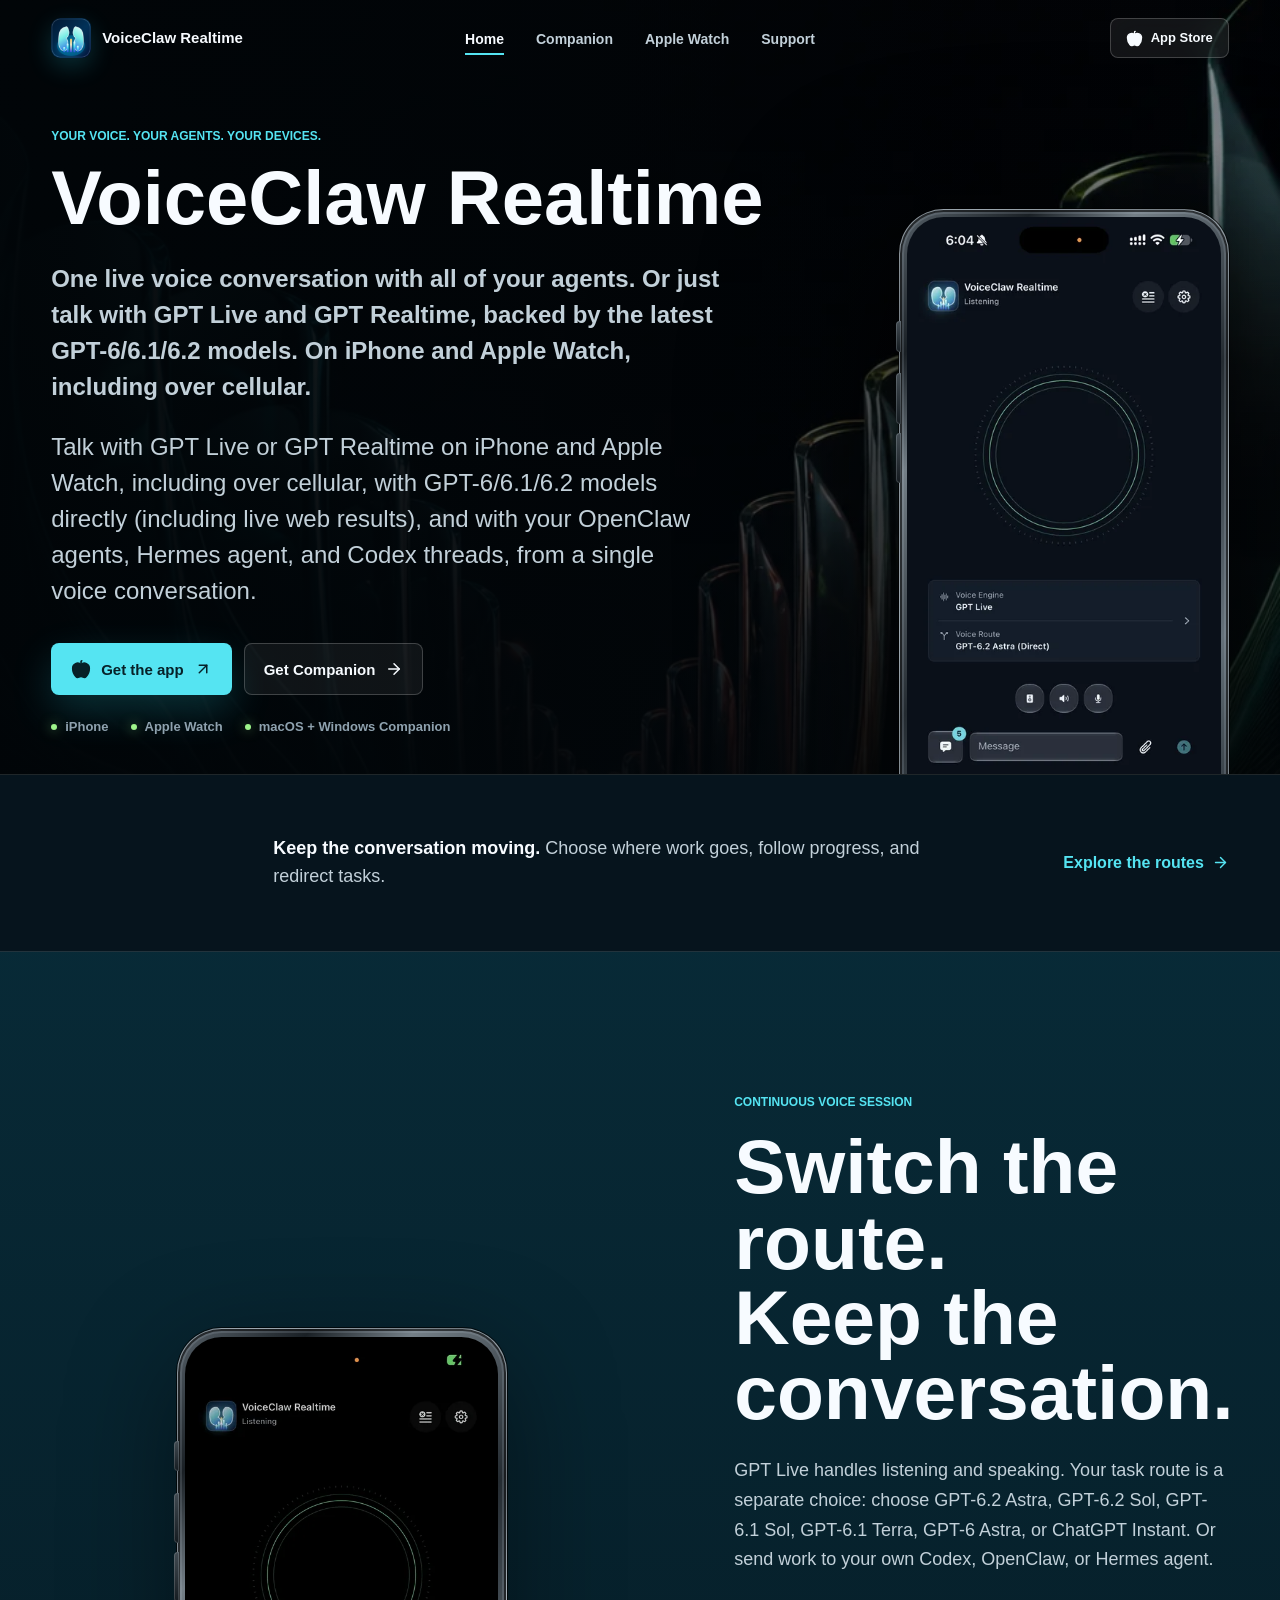
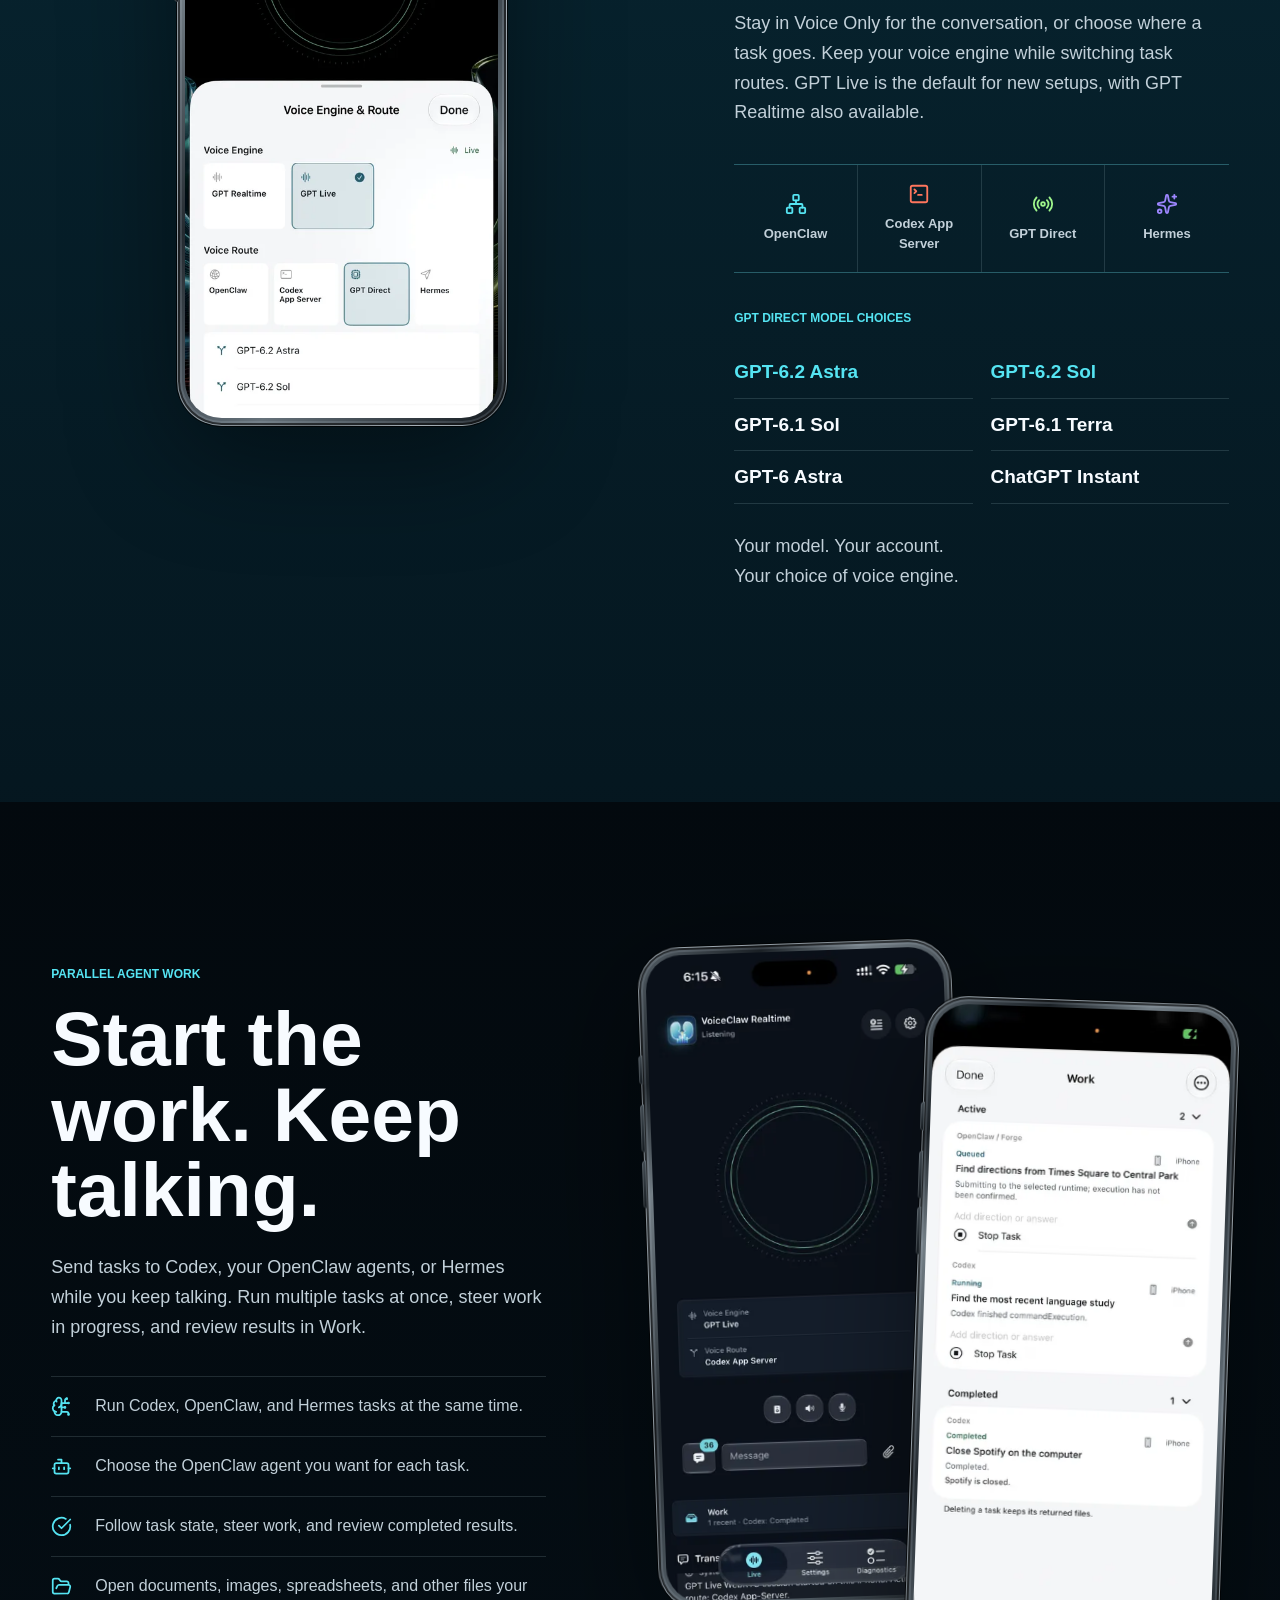
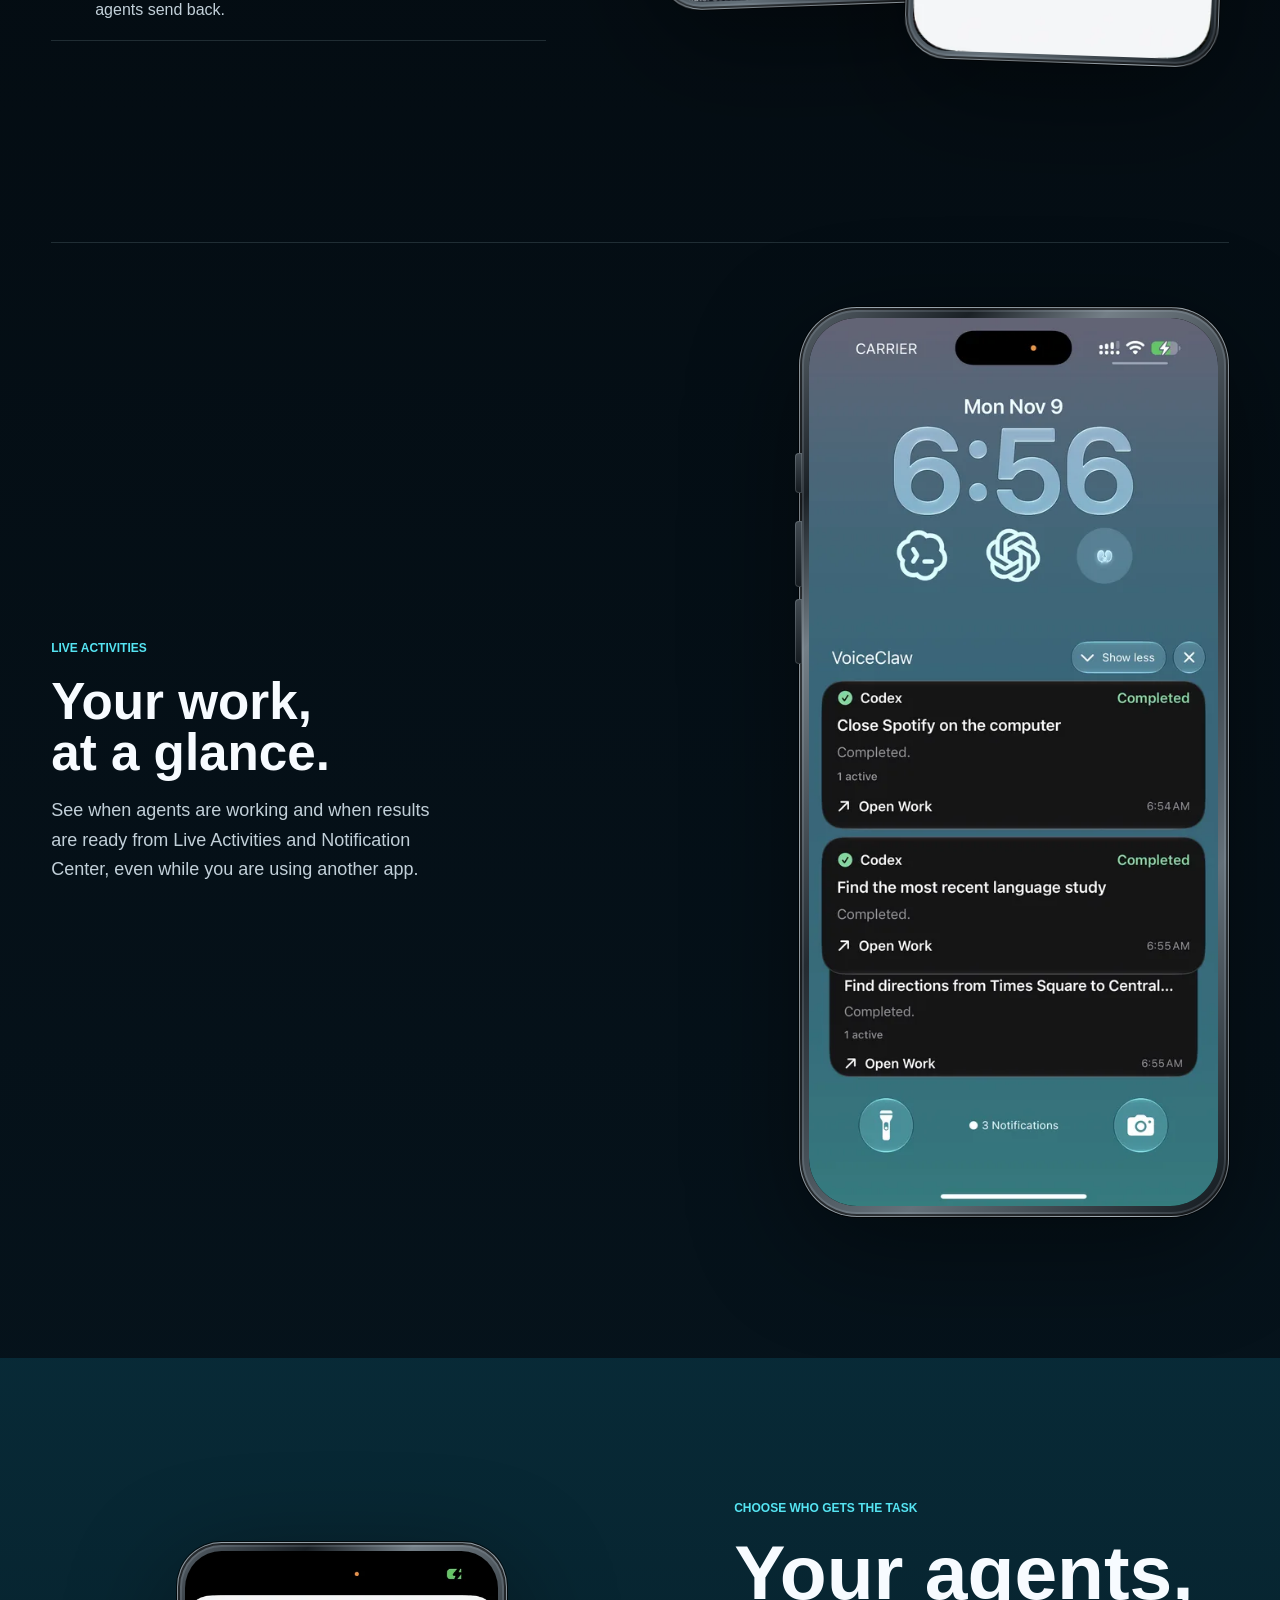
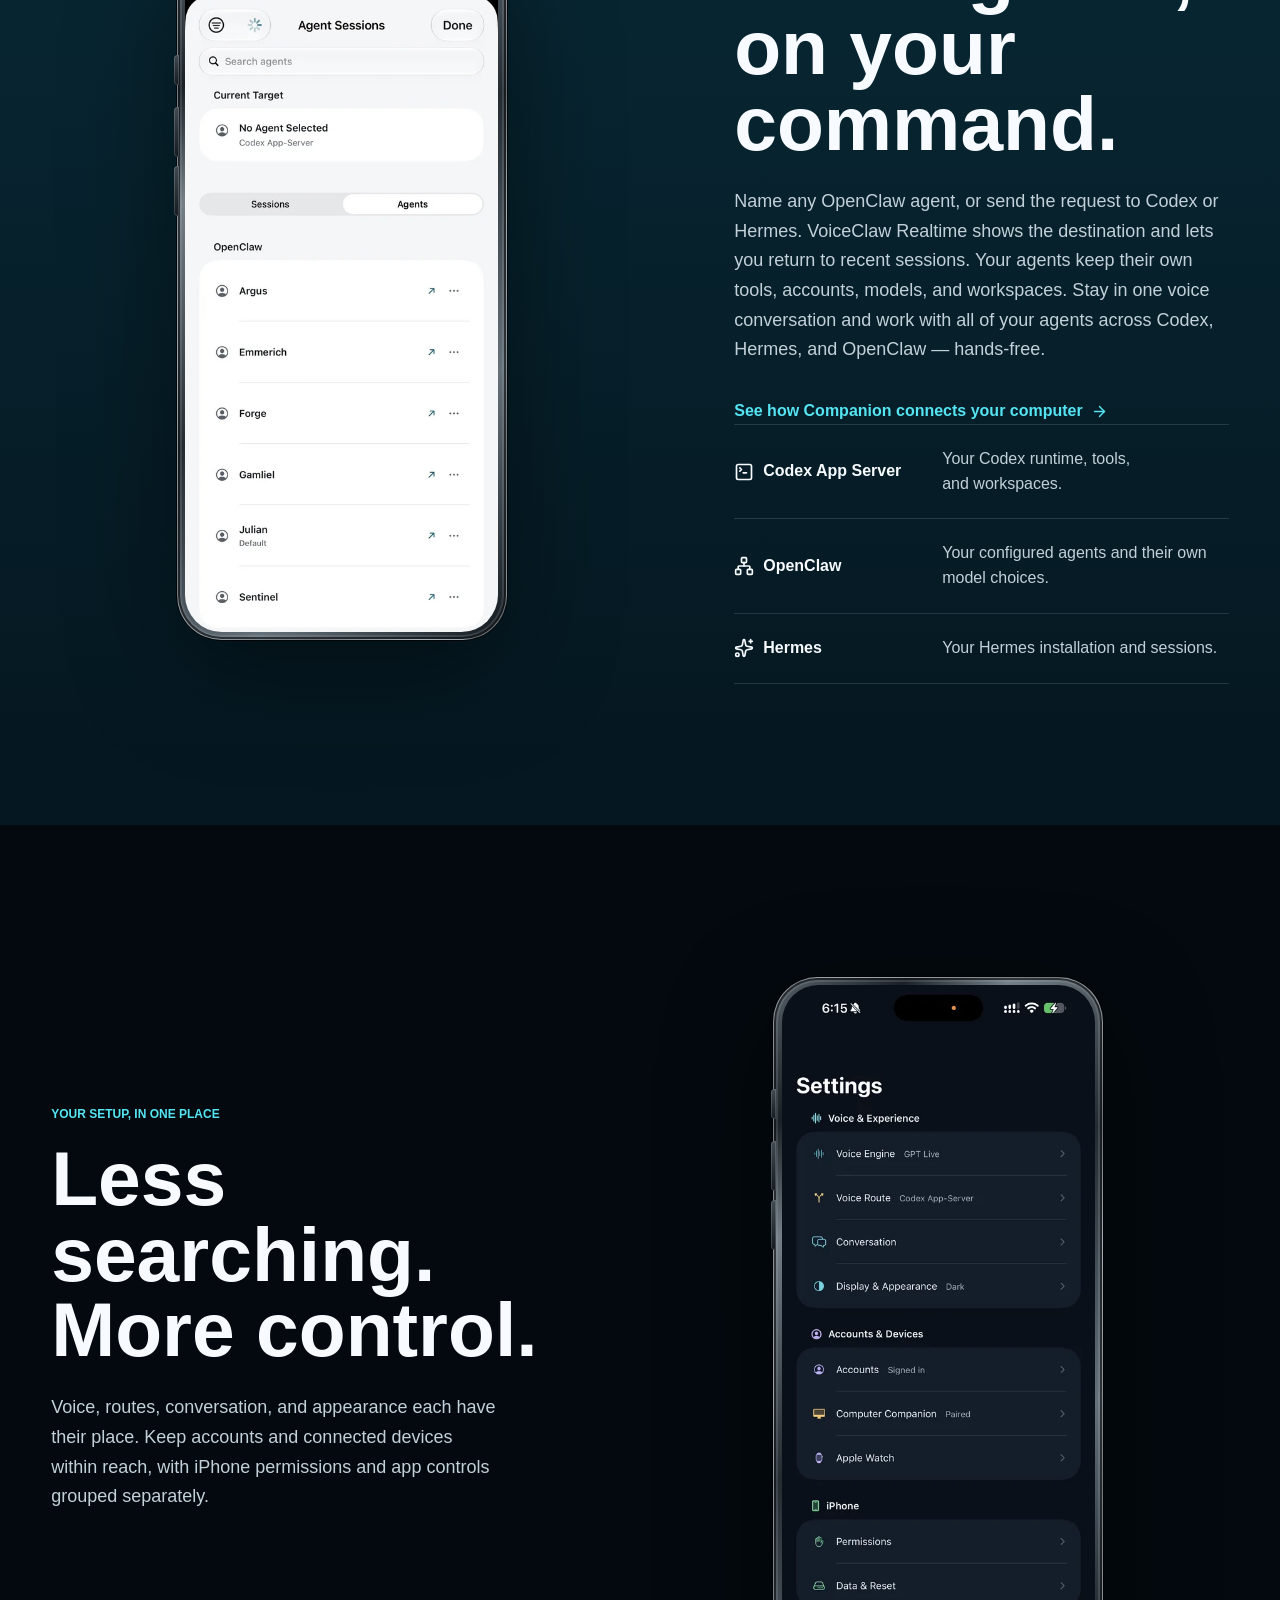
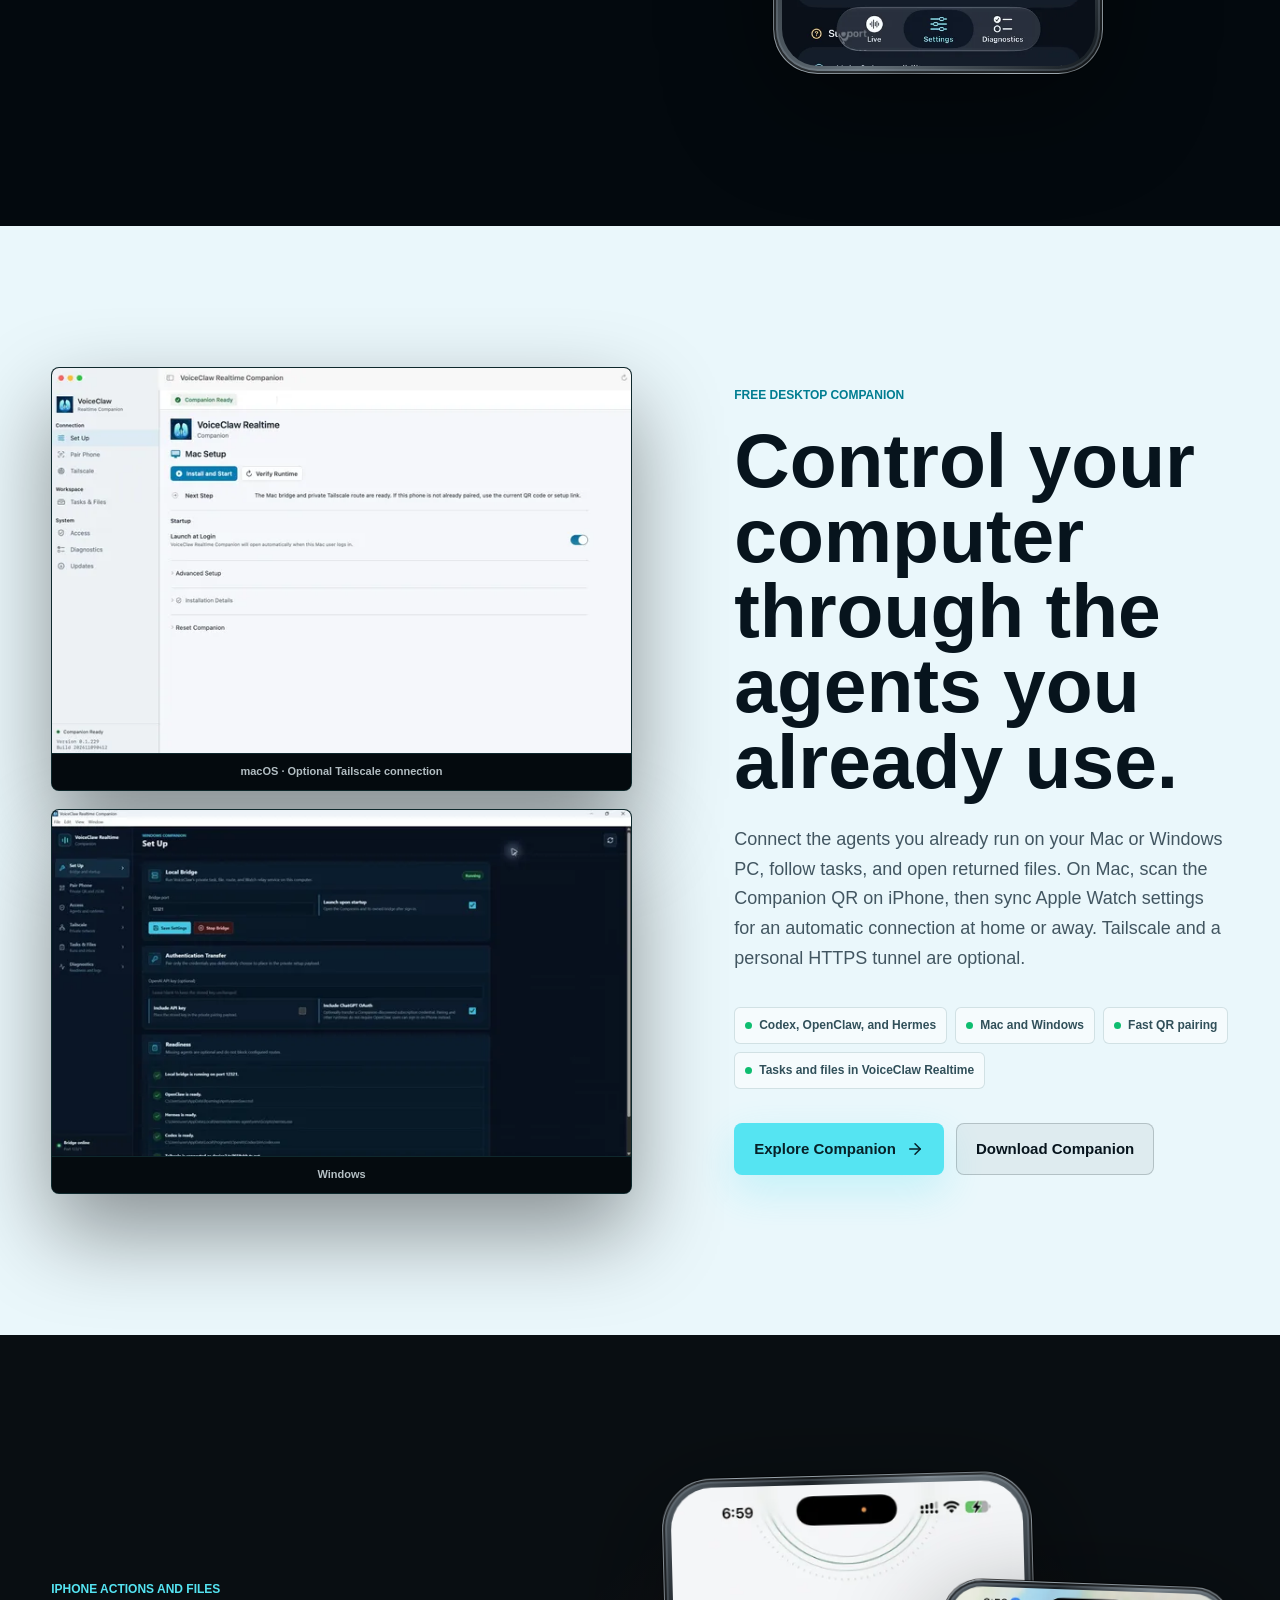
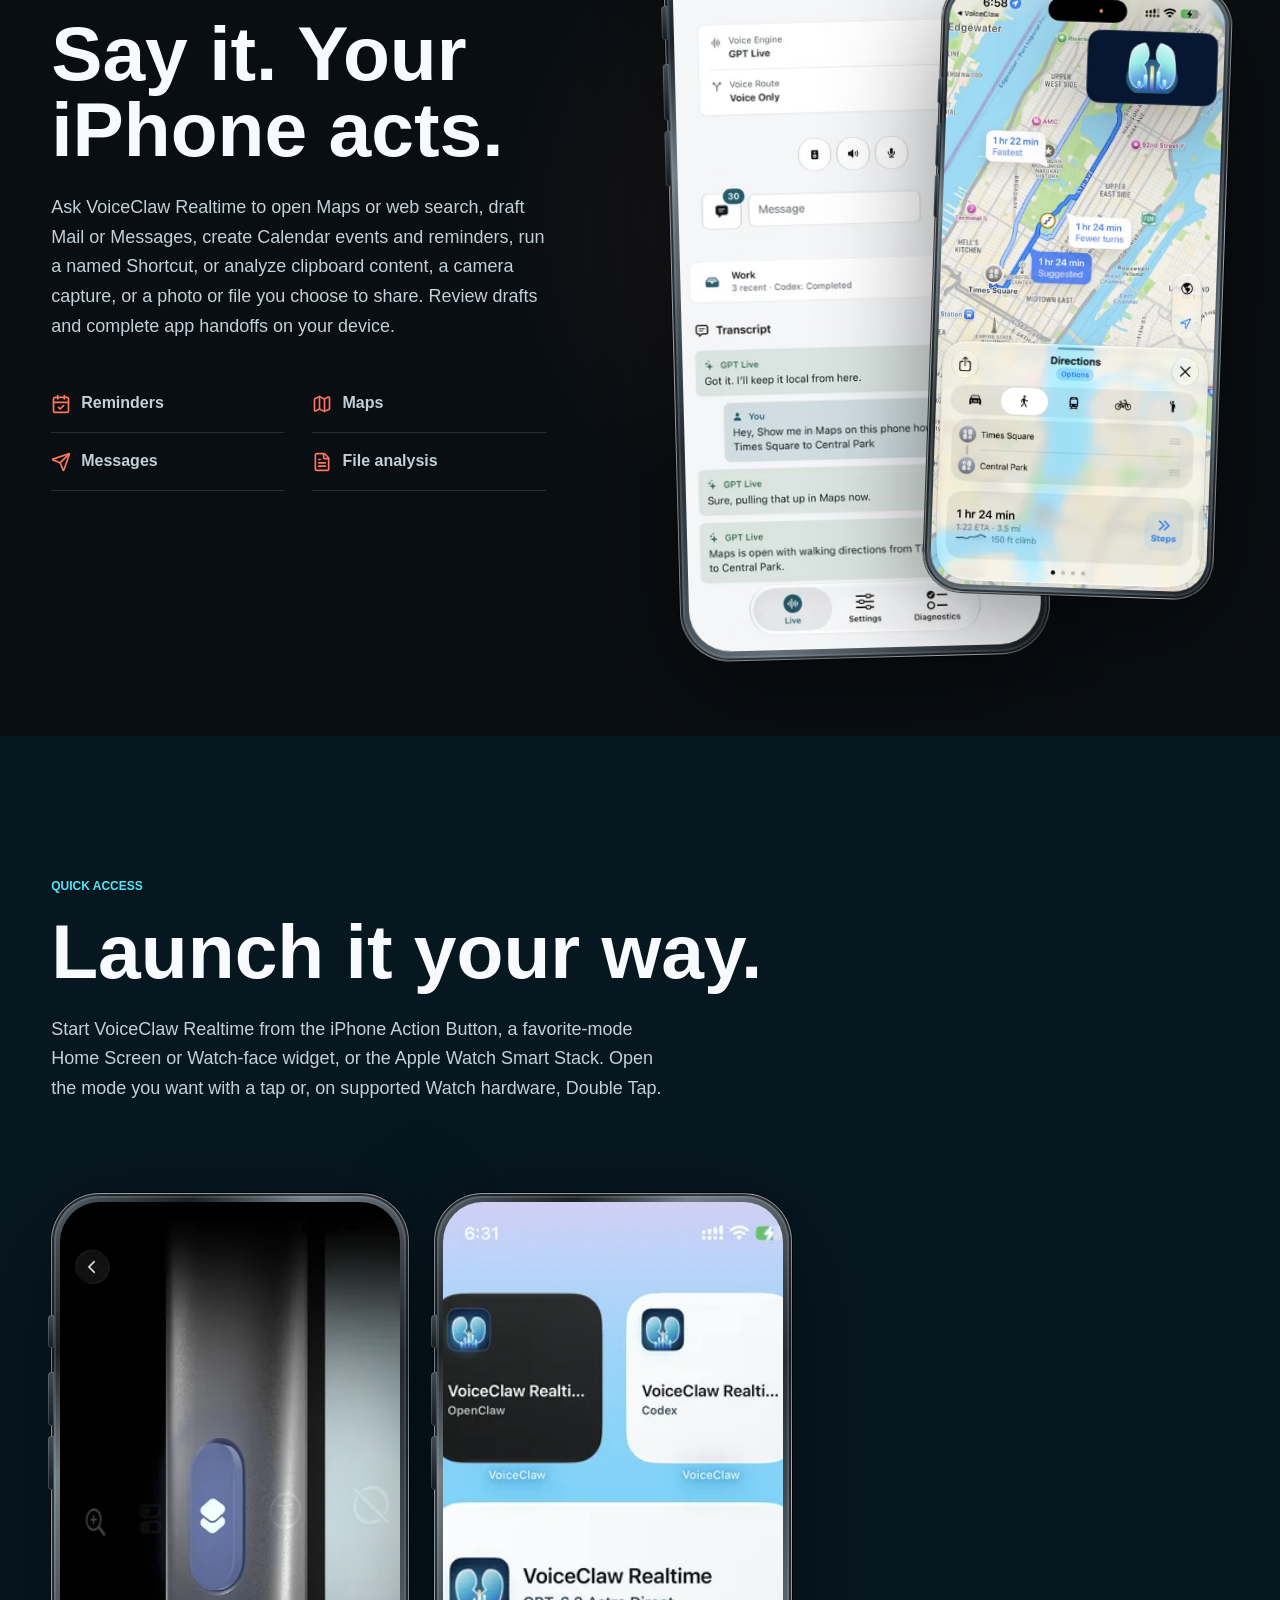
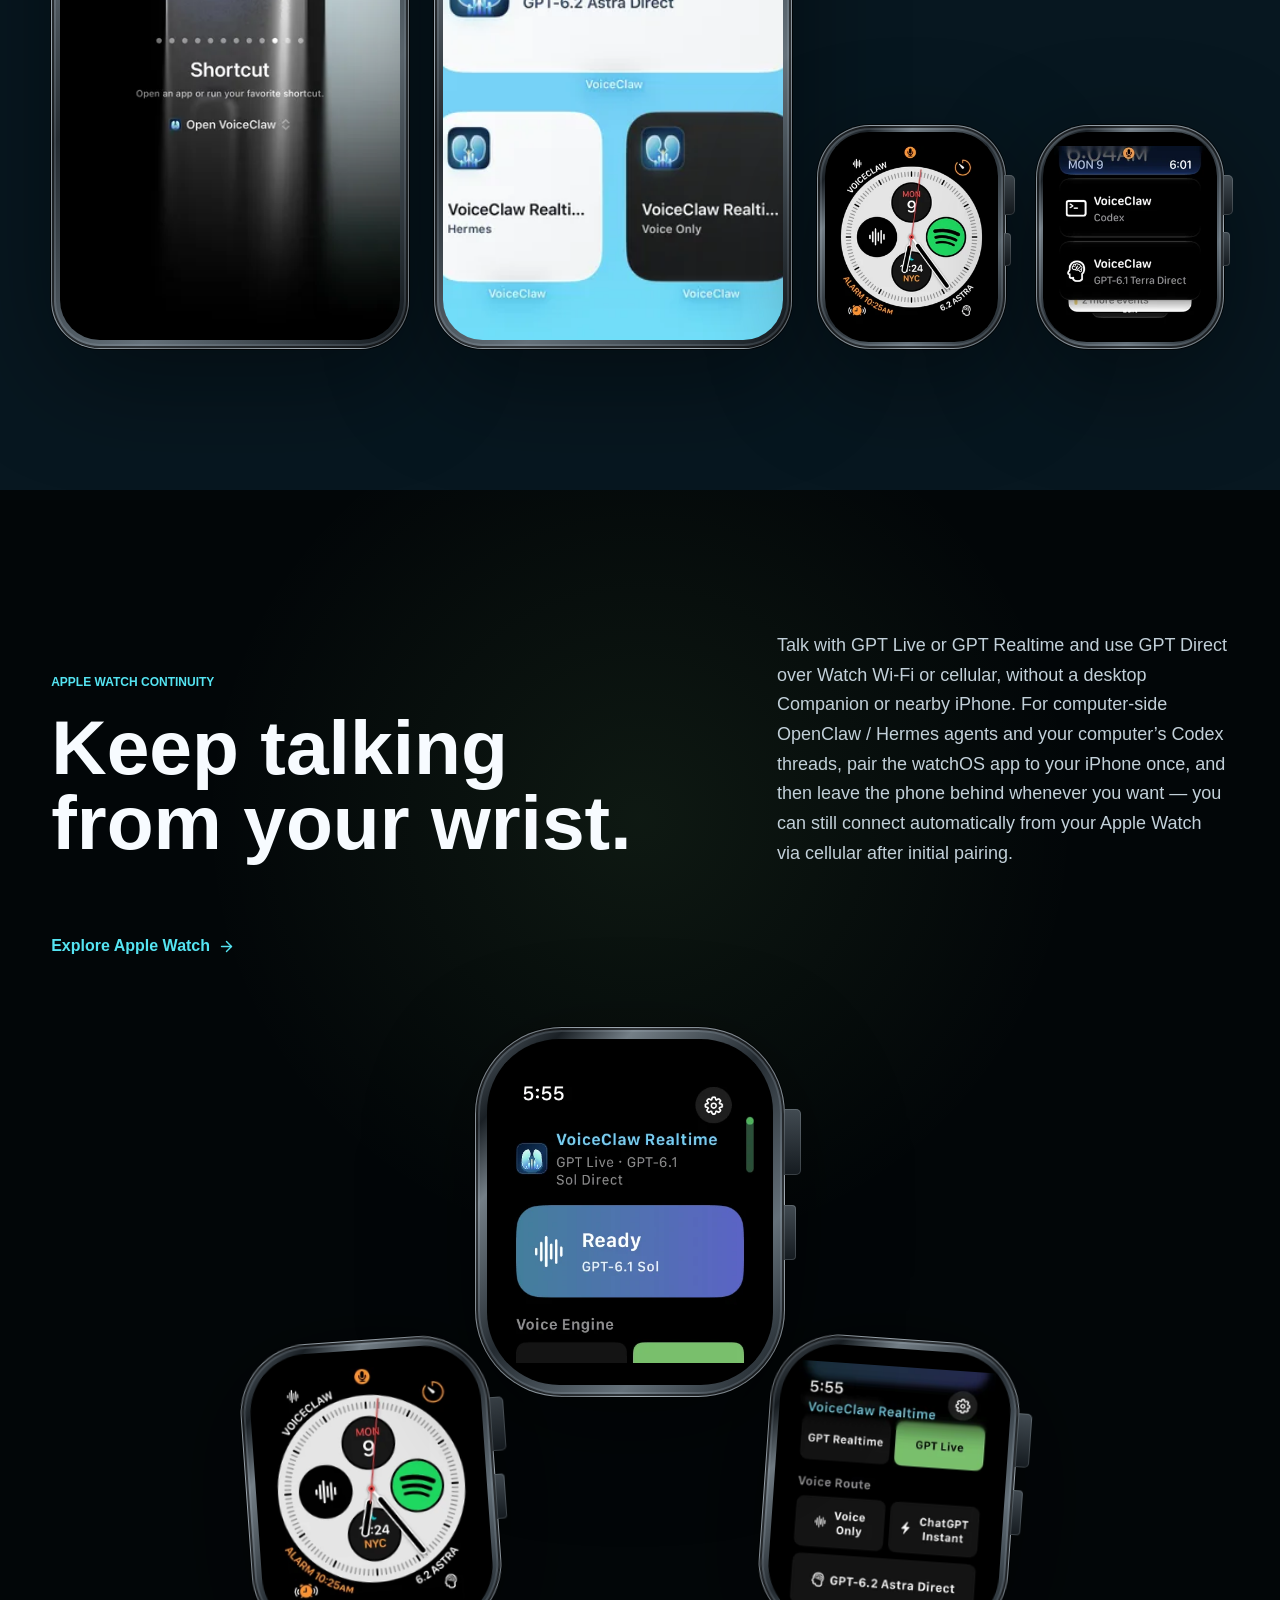
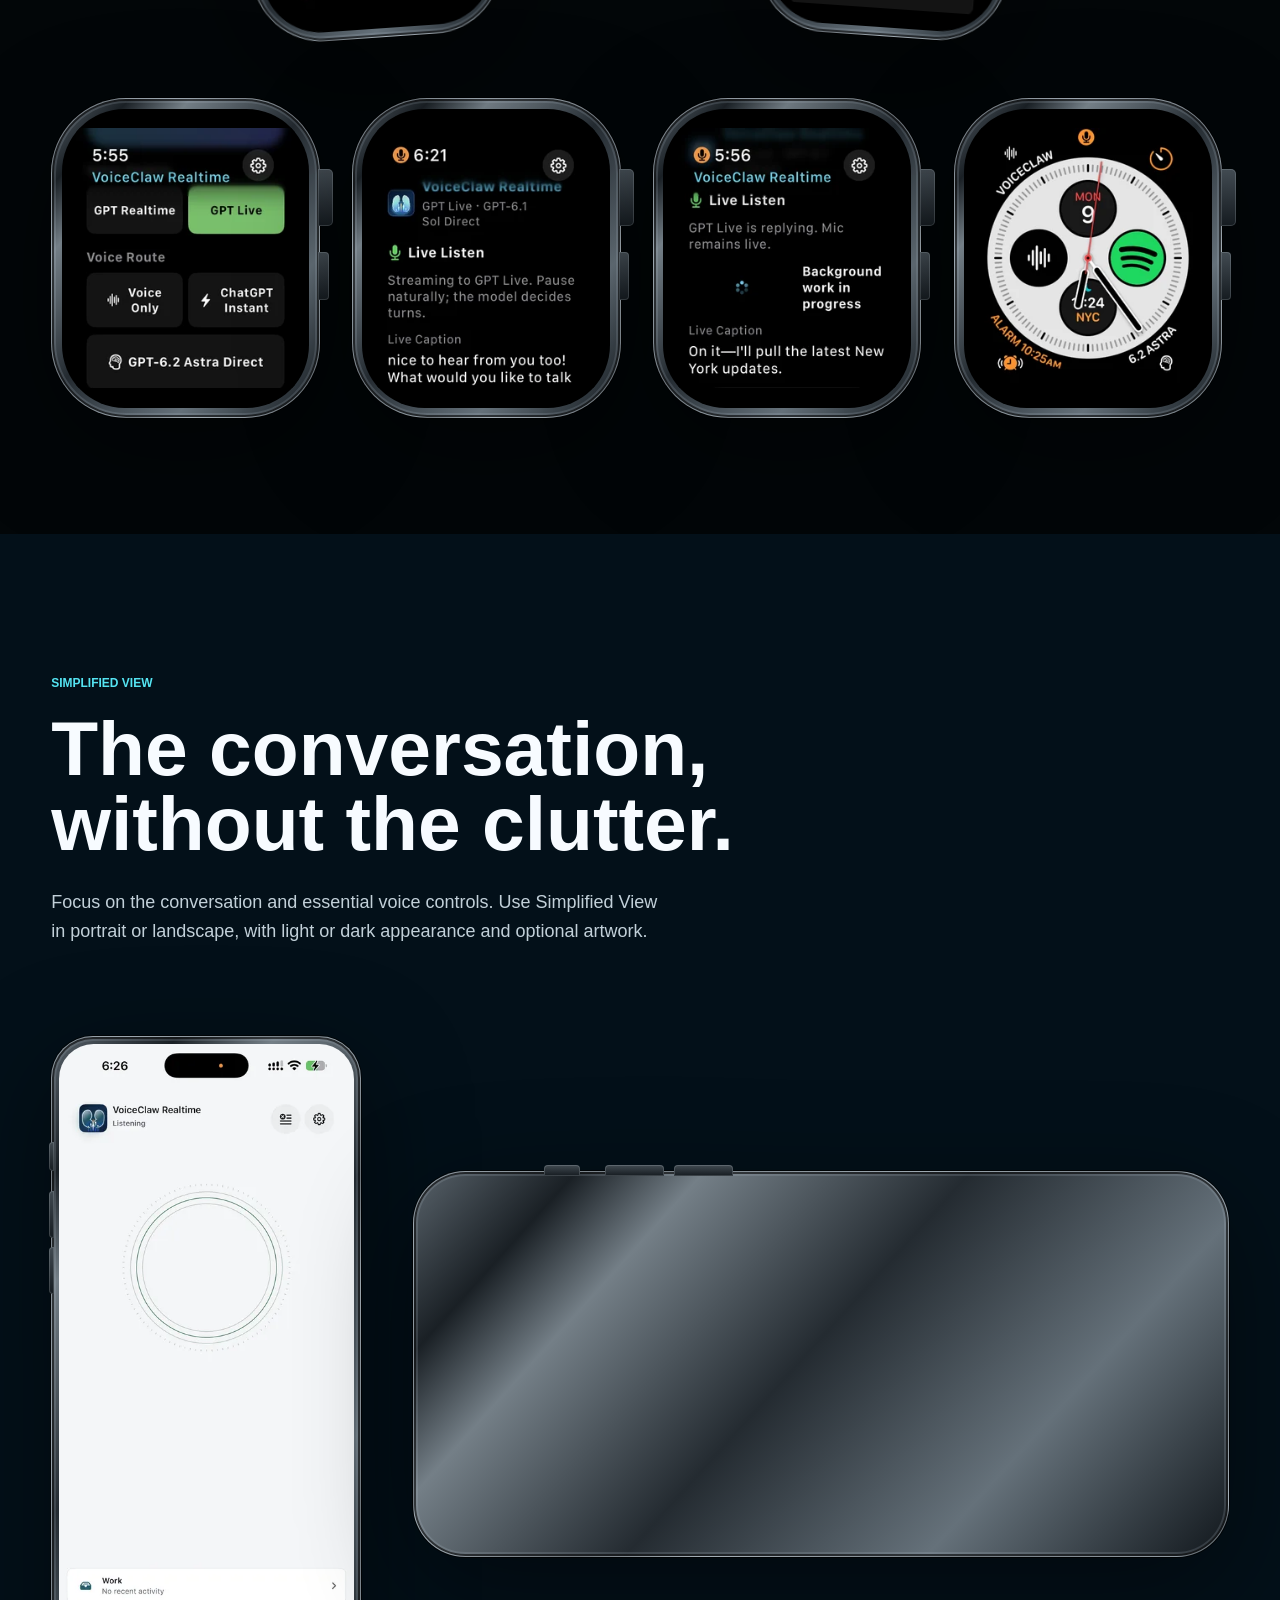
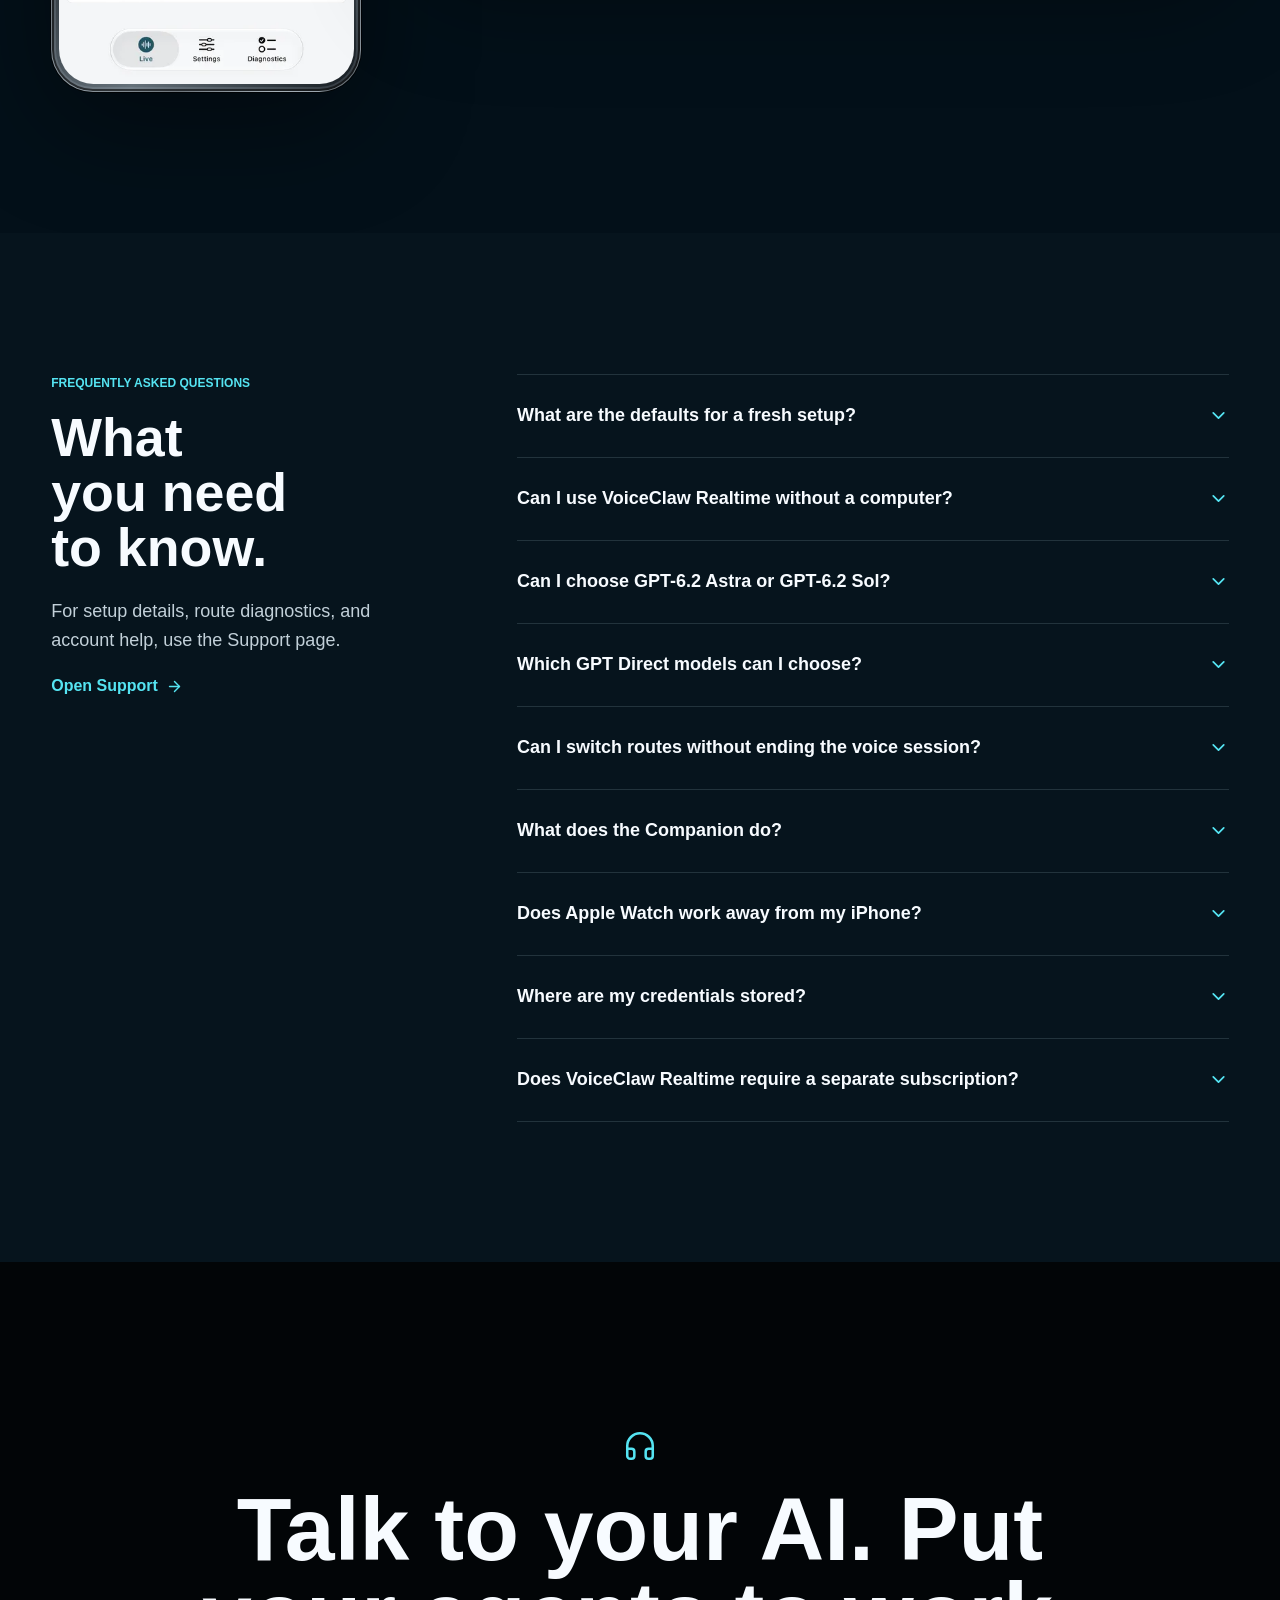
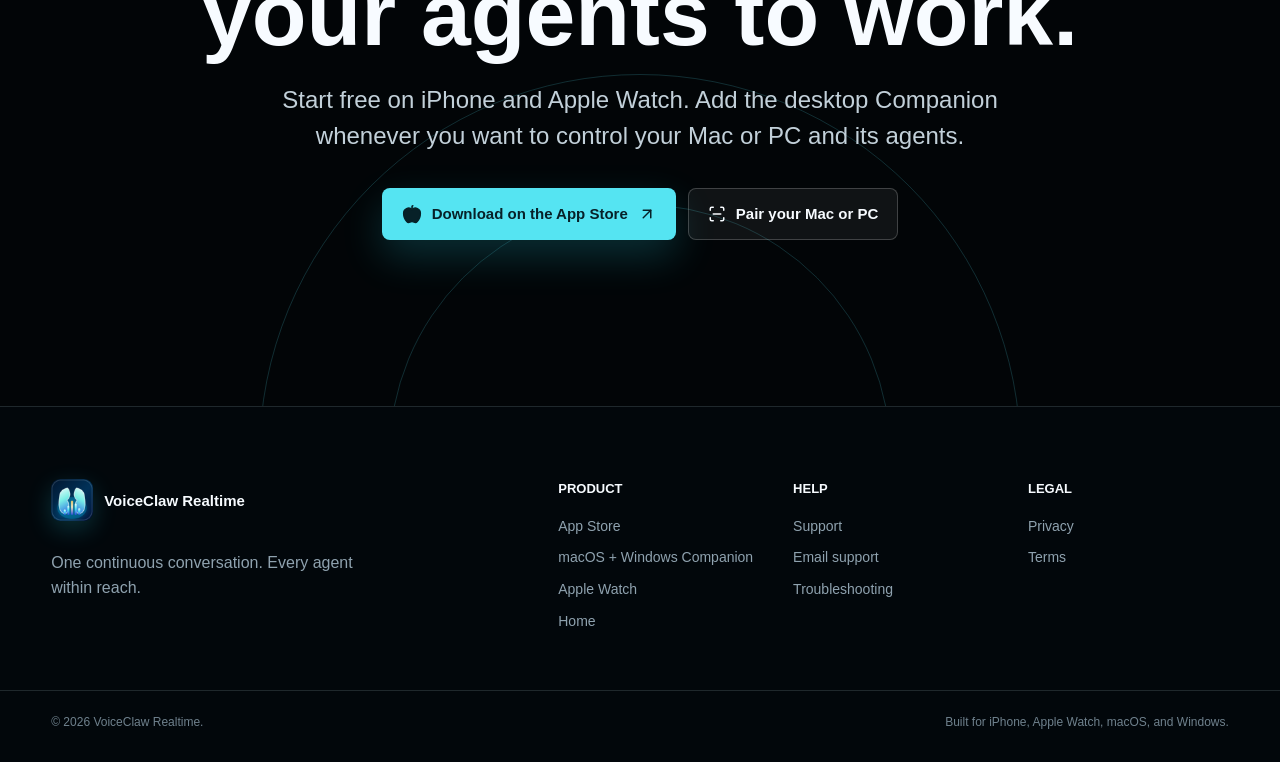
==== commit a56ca6ab: "Deploy 63cca80def6a939bc3cf5c9c480de3d3c8846ef9" ====
--- a/index.html
+++ b/index.html
@@ -1 +1 @@
-<!DOCTYPE html><html lang="en"><head><meta charset="UTF-8"><meta name="viewport" content="width=device-width, initial-scale=1"><meta name="theme-color" content="#06141d"><meta name="color-scheme" content="dark"><meta name="description" content="Talk continuously with GPT Realtime or GPT Live while GPT-5.6, Codex, OpenClaw, and Hermes answer, work in parallel, and control your Mac or PC from iPhone or Apple Watch."><meta name="robots" content="index, follow"><link rel="canonical" href="https://voiceclawrealtime.com/"><link rel="icon" type="image/png" sizes="32x32" href="/favicon-32.png"><link rel="apple-touch-icon" href="/apple-touch-icon.png"><link rel="manifest" href="/site.webmanifest"><meta property="og:type" content="website"><meta property="og:site_name" content="VoiceClaw Realtime"><meta property="og:title" content="VoiceClaw Realtime | One voice. Every route."><meta property="og:description" content="Talk continuously with GPT Realtime or GPT Live while GPT-5.6, Codex, OpenClaw, and Hermes answer, work in parallel, and control your Mac or PC from iPhone or Apple Watch."><meta property="og:url" content="https://voiceclawrealtime.com/"><meta property="og:image" content="https://voiceclawrealtime.com/og-image.png"><meta name="twitter:card" content="summary_large_image"><meta name="twitter:title" content="VoiceClaw Realtime | One voice. Every route."><meta name="twitter:description" content="Talk continuously with GPT Realtime or GPT Live while GPT-5.6, Codex, OpenClaw, and Hermes answer, work in parallel, and control your Mac or PC from iPhone or Apple Watch."><meta name="twitter:image" content="https://voiceclawrealtime.com/og-image.png"><title>VoiceClaw Realtime | One voice. Every route.</title><script type="application/ld+json">[{"@context":"https://schema.org","@type":"SoftwareApplication","name":"VoiceClaw Realtime","applicationCategory":"ProductivityApplication","operatingSystem":"iOS, watchOS","description":"Talk continuously with GPT Realtime or GPT Live while GPT-5.6, Codex, OpenClaw, and Hermes answer, work in parallel, and control your Mac or PC from iPhone or Apple Watch.","downloadUrl":"https://apps.apple.com/us/app/voiceclaw-realtime/id6769243723","offers":{"@type":"Offer","price":"0","priceCurrency":"USD"}},{"@context":"https://schema.org","@type":"SoftwareApplication","name":"VoiceClaw Realtime Companion","applicationCategory":"UtilitiesApplication","operatingSystem":"macOS, Windows","description":"The free desktop Companion connects VoiceClaw Realtime on iPhone and Apple Watch to Codex, OpenClaw, Hermes, files, and computer control on a Mac or PC.","downloadUrl":"https://voiceclawrealtime.com/companion/","isRelatedTo":{"@type":"SoftwareApplication","name":"VoiceClaw Realtime"},"offers":{"@type":"Offer","price":"0","priceCurrency":"USD"}},{"@context":"https://schema.org","@type":"FAQPage","mainEntity":[{"@type":"Question","name":"Can I use VoiceClaw Realtime without a computer?","acceptedAnswer":{"@type":"Answer","text":"Yes. Talk with GPT Realtime or GPT Live, use GPT-5.6 Direct, search the web, analyze files, and use supported iPhone actions without Companion. Install Companion only when you want to reach Codex, OpenClaw, Hermes, computer files, or computer control."}},{"@type":"Question","name":"Can I switch routes without ending the voice session?","acceptedAnswer":{"@type":"Answer","text":"Yes. GPT Realtime or GPT Live keeps the conversation going while you switch among ChatGPT Instant, GPT-5.6 Direct, Codex, OpenClaw, and Hermes. You can also send a one-off task through another route without leaving your current one."}},{"@type":"Question","name":"What does the Companion do?","acceptedAnswer":{"@type":"Answer","text":"The free Companion connects VoiceClaw Realtime on iPhone and Apple Watch to Codex, OpenClaw, Hermes, files, and computer control on your Mac or PC. Pair it by scanning one QR code."}},{"@type":"Question","name":"Does Apple Watch work away from my iPhone?","acceptedAnswer":{"@type":"Answer","text":"Yes. GPT Realtime, GPT Live, and GPT-5.6 Direct can use the Watch's Wi-Fi or cellular connection without a personal HTTPS tunnel. To reach Codex, OpenClaw, or Hermes when your iPhone is not nearby, configure your own personal HTTPS tunnel to Companion using the Apple Watch setup guide."}},{"@type":"Question","name":"Where are my credentials stored?","acceptedAnswer":{"@type":"Answer","text":"Credentials added on iPhone are stored in the device Keychain. Companion stores its own settings on your computer. VoiceClaw Realtime does not operate a developer server that receives your conversations or credentials."}},{"@type":"Question","name":"Does VoiceClaw Realtime require a separate subscription?","acceptedAnswer":{"@type":"Answer","text":"VoiceClaw Realtime is free. You can sign in with your existing ChatGPT subscription for supported routes. ChatGPT Instant currently requires your own OpenAI API key. Companion is also free."}}]}]</script><link rel="stylesheet" href="/_astro/SiteLayout.BPX4B4Hg.css"></head><body><a class="skip-link" href="#main-content">Skip to content</a><header class="site-header" data-header><div class="header-inner"><a class="brand" href="/" aria-label="VoiceClaw Realtime home"><img src="/app-icon.png" alt="" width="40" height="40"><span>VoiceClaw <b>Realtime</b></span></a><button class="menu-toggle" type="button" aria-label="Open navigation" aria-expanded="false" aria-controls="site-nav" data-menu-toggle><svg xmlns="http://www.w3.org/2000/svg" width="22" height="22" viewBox="0 0 24 24" fill="none" stroke="currentColor" stroke-width="2" stroke-linecap="round" stroke-linejoin="round" aria-hidden="true" class="lucide lucide-menu menu-open-icon"><path d="M4 5h16"></path><path d="M4 12h16"></path><path d="M4 19h16"></path></svg><svg xmlns="http://www.w3.org/2000/svg" width="22" height="22" viewBox="0 0 24 24" fill="none" stroke="currentColor" stroke-width="2" stroke-linecap="round" stroke-linejoin="round" aria-hidden="true" class="lucide lucide-x menu-close-icon"><path d="M18 6 6 18"></path><path d="m6 6 12 12"></path></svg></button><nav id="site-nav" class="site-nav" aria-label="Primary navigation" data-menu><a href="/" aria-current="page">Home</a><a href="/companion/">Companion</a><a href="/watch/">Apple Watch</a><a href="/support/">Support</a></nav><a class="header-cta" href="https://apps.apple.com/us/app/voiceclaw-realtime/id6769243723" target="_blank" rel="noreferrer"><svg xmlns="http://www.w3.org/2000/svg" width="17" height="17" viewBox="0 0 24 24" fill="currentColor" stroke="currentColor" stroke-width="1.8" stroke-linecap="round" stroke-linejoin="round" aria-hidden="true" class="lucide lucide-apple"><path d="M12 6.528V3a1 1 0 0 1 1-1h0"></path><path d="M18.237 21A15 15 0 0 0 22 11a6 6 0 0 0-10-4.472A6 6 0 0 0 2 11a15.1 15.1 0 0 0 3.763 10 3 3 0 0 0 3.648.648 5.5 5.5 0 0 1 5.178 0A3 3 0 0 0 18.237 21"></path></svg><span>App Store</span></a></div></header><script type="module">var e=document.querySelector(`[data-header]`),t=document.querySelector(`[data-menu-toggle]`),n=document.querySelector(`[data-menu]`),r=()=>{e?.classList.remove(`menu-is-open`),t?.setAttribute(`aria-expanded`,`false`),t?.setAttribute(`aria-label`,`Open navigation`)};t?.addEventListener(`click`,()=>{let n=!e?.classList.contains(`menu-is-open`);e?.classList.toggle(`menu-is-open`,n),t.setAttribute(`aria-expanded`,String(n)),t.setAttribute(`aria-label`,n?`Close navigation`:`Open navigation`)}),n?.addEventListener(`click`,e=>{e.target.closest(`a`)&&r()}),document.addEventListener(`keydown`,e=>{e.key===`Escape`&&r()});</script><main id="main-content"><section class="hero" aria-labelledby="hero-title"><div class="hero-background" aria-hidden="true"><img src="/_astro/live-voice-background.DDwD14UO_1Nez8r.webp" alt loading="eager" fetchpriority="high" decoding="async" width="1920" height="3412"></div><div class="section-inner hero-inner"><div class="hero-copy"><p class="section-label">Your voice. Your agents. Your devices.</p><h1 id="hero-title">VoiceClaw Realtime. One voice. Every route.</h1><div class="lead"><p>Talk naturally with GPT Realtime and GPT Live while GPT-5.6, Codex, OpenClaw, and Hermes work behind the conversation. Use your voice to control your Mac or PC through your agents in real time, launch multiple agent tasks in parallel, steer them while they work, and keep talking throughout.</p><p>Chat, reason, search the web, take iPhone actions, upload or receive files, and follow every task from iPhone or Apple Watch, using your existing ChatGPT subscription and the free desktop Companion.</p><p><strong>One continuous conversation for your AI work, computer work, and everyday actions.</strong></p></div><div class="button-row"><a class="button button-primary" href="https://apps.apple.com/us/app/voiceclaw-realtime/id6769243723" target="_blank" rel="noreferrer"><svg xmlns="http://www.w3.org/2000/svg" width="20" height="20" viewBox="0 0 24 24" fill="currentColor" stroke="currentColor" stroke-width="1.8" stroke-linecap="round" stroke-linejoin="round" aria-hidden="true" class="lucide lucide-apple"><path d="M12 6.528V3a1 1 0 0 1 1-1h0"></path><path d="M18.237 21A15 15 0 0 0 22 11a6 6 0 0 0-10-4.472A6 6 0 0 0 2 11a15.1 15.1 0 0 0 3.763 10 3 3 0 0 0 3.648.648 5.5 5.5 0 0 1 5.178 0A3 3 0 0 0 18.237 21"></path></svg><span>Download on the App Store</span><svg xmlns="http://www.w3.org/2000/svg" width="18" height="18" viewBox="0 0 24 24" fill="none" stroke="currentColor" stroke-width="2" stroke-linecap="round" stroke-linejoin="round" aria-hidden="true" class="lucide lucide-arrow-up-right"><path d="M7 7h10v10"></path><path d="M7 17 17 7"></path></svg></a><a class="button button-secondary" href="/companion/"><span>Get Companion</span><svg xmlns="http://www.w3.org/2000/svg" width="18" height="18" viewBox="0 0 24 24" fill="none" stroke="currentColor" stroke-width="2" stroke-linecap="round" stroke-linejoin="round" aria-hidden="true" class="lucide lucide-arrow-right"><path d="M5 12h14"></path><path d="m12 5 7 7-7 7"></path></svg></a></div><div class="hero-proof" aria-label="Product availability"><span><i></i>iPhone</span><span><i></i>Apple Watch</span><span><i></i>macOS + Windows Companion</span></div></div><div class="hero-product"><figure class="device-frame device-frame-iphone hero-device"><div class="device-shell"><div class="device-screen"><img src="/_astro/iphone-live-conversation.C3KvYEwz_22fubz.webp" srcset="/_astro/iphone-live-conversation.C3KvYEwz_l7h8d.webp 430w, /_astro/iphone-live-conversation.C3KvYEwz_1sQyun.webp 650w, /_astro/iphone-live-conversation.C3KvYEwz_ZMvn5M.webp 820w" alt="VoiceClaw Realtime live conversation on iPhone, showing a GPT Realtime waveform, controls, and transcript" sizes="(max-width: 760px) 88vw, 330px" loading="eager" fetchpriority="high" decoding="async" width="1320" height="2868"></div><i class="device-side-button device-side-button-one" aria-hidden="true"></i><i class="device-side-button device-side-button-two" aria-hidden="true"></i><i class="device-side-button device-side-button-three" aria-hidden="true"></i></div></figure></div></div></section><section class="intro-strip" aria-label="Product summary"><div class="section-inner intro-strip-inner"><div class="waveform" aria-hidden="true"><i style="--wave-index:0"></i><i style="--wave-index:1"></i><i style="--wave-index:2"></i><i style="--wave-index:3"></i><i style="--wave-index:4"></i><i style="--wave-index:5"></i><i style="--wave-index:6"></i><i style="--wave-index:7"></i><i style="--wave-index:8"></i><i style="--wave-index:9"></i><i style="--wave-index:10"></i><i style="--wave-index:11"></i><i style="--wave-index:12"></i><i style="--wave-index:13"></i><i style="--wave-index:14"></i><i style="--wave-index:15"></i><i style="--wave-index:16"></i><i style="--wave-index:17"></i><i style="--wave-index:18"></i><i style="--wave-index:19"></i><i style="--wave-index:20"></i></div><p><strong>Keep one conversation going.</strong> Interrupt, redirect, switch routes, or send work to another agent whenever you want.</p><a class="text-link" href="#routes">Explore the routes <svg xmlns="http://www.w3.org/2000/svg" width="17" height="17" viewBox="0 0 24 24" fill="none" stroke="currentColor" stroke-width="2" stroke-linecap="round" stroke-linejoin="round" aria-hidden="true" class="lucide lucide-arrow-right"><path d="M5 12h14"></path><path d="m12 5 7 7-7 7"></path></svg></a></div></section><section id="routes" class="story-section route-story"><div class="section-inner story-grid reverse"><div class="story-copy"><p class="section-label">Continuous voice session</p><h2 class="headline">Switch the route.<br>Keep the conversation.</h2><p class="copy">GPT Realtime or GPT Live keeps one continuous conversation going while you choose where each request goes. Switch by voice or from the menu among ChatGPT Instant, GPT-5.6 Direct, Codex, OpenClaw, and Hermes, or send a one-off task through another route without leaving your current one.</p><div class="route-rail" aria-label="Available conversation routes"><div class="route"><svg xmlns="http://www.w3.org/2000/svg" width="22" height="22" viewBox="0 0 24 24" fill="none" stroke="currentColor" stroke-width="2" stroke-linecap="round" stroke-linejoin="round" aria-hidden="true" class="lucide lucide-radio"><path d="M16.247 7.761a6 6 0 0 1 0 8.478"></path><path d="M19.075 4.933a10 10 0 0 1 0 14.134"></path><path d="M4.925 19.067a10 10 0 0 1 0-14.134"></path><path d="M7.753 16.239a6 6 0 0 1 0-8.478"></path><circle cx="12" cy="12" r="2"></circle></svg><span>GPT Direct</span></div><div class="route"><svg xmlns="http://www.w3.org/2000/svg" width="22" height="22" viewBox="0 0 24 24" fill="none" stroke="currentColor" stroke-width="2" stroke-linecap="round" stroke-linejoin="round" aria-hidden="true" class="lucide lucide-square-terminal"><path d="m7 11 2-2-2-2"></path><path d="M11 13h4"></path><rect width="18" height="18" x="3" y="3" rx="2" ry="2"></rect></svg><span>Codex</span></div><div class="route"><svg xmlns="http://www.w3.org/2000/svg" width="22" height="22" viewBox="0 0 24 24" fill="none" stroke="currentColor" stroke-width="2" stroke-linecap="round" stroke-linejoin="round" aria-hidden="true" class="lucide lucide-network"><rect x="16" y="16" width="6" height="6" rx="1"></rect><rect x="2" y="16" width="6" height="6" rx="1"></rect><rect x="9" y="2" width="6" height="6" rx="1"></rect><path d="M5 16v-3a1 1 0 0 1 1-1h12a1 1 0 0 1 1 1v3"></path><path d="M12 12V8"></path></svg><span>OpenClaw</span></div><div class="route"><svg xmlns="http://www.w3.org/2000/svg" width="22" height="22" viewBox="0 0 24 24" fill="none" stroke="currentColor" stroke-width="2" stroke-linecap="round" stroke-linejoin="round" aria-hidden="true" class="lucide lucide-sparkles"><path d="M11.017 2.814a1 1 0 0 1 1.966 0l1.051 5.558a2 2 0 0 0 1.594 1.594l5.558 1.051a1 1 0 0 1 0 1.966l-5.558 1.051a2 2 0 0 0-1.594 1.594l-1.051 5.558a1 1 0 0 1-1.966 0l-1.051-5.558a2 2 0 0 0-1.594-1.594l-5.558-1.051a1 1 0 0 1 0-1.966l5.558-1.051a2 2 0 0 0 1.594-1.594z"></path><path d="M20 2v4"></path><path d="M22 4h-4"></path><circle cx="4" cy="20" r="2"></circle></svg><span>Hermes</span></div></div></div><div class="story-media device-stage device-stage-single"><figure class="device-frame device-frame-iphone story-phone"><div class="device-shell"><div class="device-screen"><img src="/_astro/iphone-route-picker.DY5T2p0m_qNXyq.webp" srcset="/_astro/iphone-route-picker.DY5T2p0m_1fg7al.webp 500w, /_astro/iphone-route-picker.DY5T2p0m_Z1O7G3X.webp 760w, /_astro/iphone-route-picker.DY5T2p0m_5i7YE.webp 1000w" alt="VoiceClaw Realtime route picker on iPhone with Direct, Codex, OpenClaw, and Hermes options" sizes="(max-width: 980px) 72vw, 420px" loading="lazy" decoding="async" width="1320" height="2868"></div><i class="device-side-button device-side-button-one" aria-hidden="true"></i><i class="device-side-button device-side-button-two" aria-hidden="true"></i><i class="device-side-button device-side-button-three" aria-hidden="true"></i></div></figure></div></div></section><section class="story-section work-story"><div class="section-inner story-grid"><div class="story-copy"><p class="section-label">Parallel agent work</p><h2 class="headline">Start the work. Keep talking.</h2><p class="copy">Send tasks to Codex, any OpenClaw agent you choose, or Hermes, then keep talking while they work on your computer. Run multiple tasks at once, steer work in progress, and see results as they arrive.</p><ul class="work-list"><li><svg xmlns="http://www.w3.org/2000/svg" width="21" height="21" viewBox="0 0 24 24" fill="none" stroke="currentColor" stroke-width="2" stroke-linecap="round" stroke-linejoin="round" aria-hidden="true" class="lucide lucide-brain-circuit"><path d="M12 5a3 3 0 1 0-5.997.125 4 4 0 0 0-2.526 5.77 4 4 0 0 0 .556 6.588A4 4 0 1 0 12 18Z"></path><path d="M9 13a4.5 4.5 0 0 0 3-4"></path><path d="M6.003 5.125A3 3 0 0 0 6.401 6.5"></path><path d="M3.477 10.896a4 4 0 0 1 .585-.396"></path><path d="M6 18a4 4 0 0 1-1.967-.516"></path><path d="M12 13h4"></path><path d="M12 18h6a2 2 0 0 1 2 2v1"></path><path d="M12 8h8"></path><path d="M16 8V5a2 2 0 0 1 2-2"></path><circle cx="16" cy="13" r=".5"></circle><circle cx="18" cy="3" r=".5"></circle><circle cx="20" cy="21" r=".5"></circle><circle cx="20" cy="8" r=".5"></circle></svg><span>Run Codex, OpenClaw, and Hermes tasks at the same time.</span></li><li><svg xmlns="http://www.w3.org/2000/svg" width="21" height="21" viewBox="0 0 24 24" fill="none" stroke="currentColor" stroke-width="2" stroke-linecap="round" stroke-linejoin="round" aria-hidden="true" class="lucide lucide-bot"><path d="M12 8V4H8"></path><rect width="16" height="12" x="4" y="8" rx="2"></rect><path d="M2 14h2"></path><path d="M20 14h2"></path><path d="M15 13v2"></path><path d="M9 13v2"></path></svg><span>Choose the OpenClaw agent you want for each task.</span></li><li><svg xmlns="http://www.w3.org/2000/svg" width="21" height="21" viewBox="0 0 24 24" fill="none" stroke="currentColor" stroke-width="2" stroke-linecap="round" stroke-linejoin="round" aria-hidden="true" class="lucide lucide-circle-check-big"><path d="M21.801 10A10 10 0 1 1 17 3.335"></path><path d="m9 11 3 3L22 4"></path></svg><span>Steer work in progress and see when results are ready.</span></li><li><svg xmlns="http://www.w3.org/2000/svg" width="21" height="21" viewBox="0 0 24 24" fill="none" stroke="currentColor" stroke-width="2" stroke-linecap="round" stroke-linejoin="round" aria-hidden="true" class="lucide lucide-folder-open"><path d="m6 14 1.5-2.9A2 2 0 0 1 9.24 10H20a2 2 0 0 1 1.94 2.5l-1.54 6a2 2 0 0 1-1.95 1.5H4a2 2 0 0 1-2-2V5a2 2 0 0 1 2-2h3.9a2 2 0 0 1 1.69.9l.81 1.2a2 2 0 0 0 1.67.9H18a2 2 0 0 1 2 2v2"></path></svg><span>Open documents, images, spreadsheets, and other files your agents send back.</span></li></ul></div><div class="story-media poster-pair" aria-label="Codex and Work views in VoiceClaw Realtime"><figure class="device-frame device-frame-iphone poster-device"><div class="device-shell"><div class="device-screen"><img src="/_astro/iphone-codex-route.79dbvdsb_jxeQ1.webp" srcset="/_astro/iphone-codex-route.79dbvdsb_12dRyX.webp 420w, /_astro/iphone-codex-route.79dbvdsb_19BJL3.webp 620w" alt="A VoiceClaw Realtime Codex task running while the voice conversation continues" sizes="(max-width: 760px) 58vw, 300px" loading="lazy" decoding="async" width="1320" height="2868"></div><i class="device-side-button device-side-button-one" aria-hidden="true"></i><i class="device-side-button device-side-button-two" aria-hidden="true"></i><i class="device-side-button device-side-button-three" aria-hidden="true"></i></div></figure><figure class="device-frame device-frame-iphone poster-device"><div class="device-shell"><div class="device-screen"><img src="/_astro/iphone-parallel-work.Cliu8fMS_Z2t7SOT.webp" srcset="/_astro/iphone-parallel-work.Cliu8fMS_Z1Vp0Ny.webp 420w, /_astro/iphone-parallel-work.Cliu8fMS_Z19OhgN.webp 620w" alt="VoiceClaw Realtime Work panel showing three parallel agent tasks and their current status" sizes="(max-width: 760px) 58vw, 300px" loading="lazy" decoding="async" width="1320" height="2868"></div><i class="device-side-button device-side-button-one" aria-hidden="true"></i><i class="device-side-button device-side-button-two" aria-hidden="true"></i><i class="device-side-button device-side-button-three" aria-hidden="true"></i></div></figure></div><div class="work-glance-grid"><div class="work-glance-copy"><p class="section-label">Live Activities</p><h3>Your work, at a glance.</h3><p class="copy">See when agents are working and when results are ready from Live Activities and Notification Center, even while you are using another app.</p></div><figure class="device-frame device-frame-iphone work-progress-capture"><div class="device-shell"><div class="device-screen"><img src="/_astro/work-live-activities.DU2hQoud_2sJxXc.webp" srcset="/_astro/work-live-activities.DU2hQoud_Z1RilYV.webp 500w, /_astro/work-live-activities.DU2hQoud_ZSiPO7.webp 760w, /_astro/work-live-activities.DU2hQoud_Vuq9N.webp 1000w" alt="VoiceClaw Realtime Live Activities showing running and completed agent work" sizes="(max-width: 760px) 76vw, 430px" loading="lazy" decoding="async" width="1320" height="2203"></div><i class="device-side-button device-side-button-one" aria-hidden="true"></i><i class="device-side-button device-side-button-two" aria-hidden="true"></i><i class="device-side-button device-side-button-three" aria-hidden="true"></i></div></figure></div></div></section><section class="story-section route-story"><div class="section-inner story-grid reverse"><div class="story-copy"><p class="section-label">Choose who gets the task</p><h2 class="headline">Your agents, on your command.</h2><p class="copy">Name the OpenClaw agent you want, or send the request to Codex or Hermes. VoiceClaw Realtime shows where the work is going, lets you resume supported recent agent sessions, and keeps the GPT Realtime or GPT Live conversation running throughout.</p><a class="text-link" href="/companion/">See how Companion connects your computer <svg xmlns="http://www.w3.org/2000/svg" width="17" height="17" viewBox="0 0 24 24" fill="none" stroke="currentColor" stroke-width="2" stroke-linecap="round" stroke-linejoin="round" aria-hidden="true" class="lucide lucide-arrow-right"><path d="M5 12h14"></path><path d="m12 5 7 7-7 7"></path></svg></a></div><div class="story-media device-stage device-stage-single"><figure class="device-frame device-frame-iphone story-phone"><div class="device-shell"><div class="device-screen"><img src="/_astro/iphone-agent-sessions.DHldt7eY_1qxDao.webp" srcset="/_astro/iphone-agent-sessions.DHldt7eY_Z1mPNoa.webp 500w, /_astro/iphone-agent-sessions.DHldt7eY_gpf4r.webp 760w, /_astro/iphone-agent-sessions.DHldt7eY_Z2q75TM.webp 1000w" alt="OpenClaw agents and sessions visible inside VoiceClaw Realtime on iPhone" sizes="(max-width: 980px) 72vw, 420px" loading="lazy" decoding="async" width="1320" height="2868"></div><i class="device-side-button device-side-button-one" aria-hidden="true"></i><i class="device-side-button device-side-button-two" aria-hidden="true"></i><i class="device-side-button device-side-button-three" aria-hidden="true"></i></div></figure></div></div></section><section class="companion-teaser"><div class="section-inner story-grid reverse"><div class="story-copy"><p class="section-label">Free desktop Companion</p><h2 class="headline">Control your computer through the agents you already use.</h2><p class="copy">Install the free Companion on your Mac or PC, scan its QR code, and start sending work to Codex, OpenClaw, and Hermes from iPhone or Apple Watch. Follow tasks and open returned files in VoiceClaw Realtime while Tailscale provides the private device-to-device connection.</p><div class="status-points" aria-label="Companion capabilities"><span class="status-point"><i></i>Codex, OpenClaw, and Hermes</span><span class="status-point"><i></i>Mac and Windows</span><span class="status-point"><i></i>Fast QR pairing</span><span class="status-point"><i></i>Tasks and files in VoiceClaw Realtime</span></div><div class="button-row"><a class="button button-primary" href="/companion/">Explore Companion <svg xmlns="http://www.w3.org/2000/svg" width="18" height="18" viewBox="0 0 24 24" fill="none" stroke="currentColor" stroke-width="2" stroke-linecap="round" stroke-linejoin="round" aria-hidden="true" class="lucide lucide-arrow-right"><path d="M5 12h14"></path><path d="m12 5 7 7-7 7"></path></svg></a><a class="button button-secondary" href="/companion/">Download Companion</a></div></div><div class="story-media companion-platform-gallery" aria-label="VoiceClaw Realtime Companion on macOS and Windows"><figure class="companion-window companion-setup-window"><img src="/_astro/companion-setup-current.Cf71ptF2_Z1NYIgs.webp" srcset="/_astro/companion-setup-current.Cf71ptF2_1hsDO5.webp 620w, /_astro/companion-setup-current.Cf71ptF2_1ihjCC.webp 900w, /_astro/companion-setup-current.Cf71ptF2_2vNEmb.webp 1200w" alt="VoiceClaw Realtime Companion for macOS showing bridge setup and a ready status" sizes="(max-width: 980px) 88vw, 48vw" loading="lazy" decoding="async" width="2972" height="2402"><figcaption>macOS</figcaption></figure><figure class="companion-window companion-setup-window"><img src="/_astro/companion-setup-windows.C5hV9aeW_ZMIjVr.webp" srcset="/_astro/companion-setup-windows.C5hV9aeW_Z1mjF28.webp 620w, /_astro/companion-setup-windows.C5hV9aeW_Z28wRJ5.webp 900w, /_astro/companion-setup-windows.C5hV9aeW_ZMIjVr.webp 1187w" alt="VoiceClaw Realtime Companion for Windows showing bridge setup and ready Codex, OpenClaw, and Hermes routes" sizes="(max-width: 980px) 88vw, 48vw" loading="lazy" decoding="async" width="1187" height="708"><figcaption>Windows</figcaption></figure></div></div></section><section class="story-section actions-story"><div class="section-inner story-grid"><div class="story-copy"><p class="section-label">iPhone actions and files</p><h2 class="headline">Say it. Your iPhone acts.</h2><p class="copy">Ask VoiceClaw Realtime to open Maps, browse the web, draft Mail or Messages, create Calendar events and reminders, run Shortcuts, launch the camera, or send files and clipboard contents for analysis. Keep talking while the action happens.</p><div class="action-lines" aria-label="Example iPhone actions"><div class="action-line"><svg xmlns="http://www.w3.org/2000/svg" width="20" height="20" viewBox="0 0 24 24" fill="none" stroke="currentColor" stroke-width="2" stroke-linecap="round" stroke-linejoin="round" aria-hidden="true" class="lucide lucide-calendar-check"><path d="M8 2v4"></path><path d="M16 2v4"></path><rect width="18" height="18" x="3" y="4" rx="2"></rect><path d="M3 10h18"></path><path d="m9 16 2 2 4-4"></path></svg><span>Reminders</span></div><div class="action-line"><svg xmlns="http://www.w3.org/2000/svg" width="20" height="20" viewBox="0 0 24 24" fill="none" stroke="currentColor" stroke-width="2" stroke-linecap="round" stroke-linejoin="round" aria-hidden="true" class="lucide lucide-map"><path d="M14.106 5.553a2 2 0 0 0 1.788 0l3.659-1.83A1 1 0 0 1 21 4.619v12.764a1 1 0 0 1-.553.894l-4.553 2.277a2 2 0 0 1-1.788 0l-4.212-2.106a2 2 0 0 0-1.788 0l-3.659 1.83A1 1 0 0 1 3 19.381V6.618a1 1 0 0 1 .553-.894l4.553-2.277a2 2 0 0 1 1.788 0z"></path><path d="M15 5.764v15"></path><path d="M9 3.236v15"></path></svg><span>Maps</span></div><div class="action-line"><svg xmlns="http://www.w3.org/2000/svg" width="20" height="20" viewBox="0 0 24 24" fill="none" stroke="currentColor" stroke-width="2" stroke-linecap="round" stroke-linejoin="round" aria-hidden="true" class="lucide lucide-send"><path d="M14.536 21.686a.5.5 0 0 0 .937-.024l6.5-19a.496.496 0 0 0-.635-.635l-19 6.5a.5.5 0 0 0-.024.937l7.93 3.18a2 2 0 0 1 1.112 1.11z"></path><path d="m21.854 2.147-10.94 10.939"></path></svg><span>Messages</span></div><div class="action-line"><svg xmlns="http://www.w3.org/2000/svg" width="20" height="20" viewBox="0 0 24 24" fill="none" stroke="currentColor" stroke-width="2" stroke-linecap="round" stroke-linejoin="round" aria-hidden="true" class="lucide lucide-file-text"><path d="M6 22a2 2 0 0 1-2-2V4a2 2 0 0 1 2-2h8a2.4 2.4 0 0 1 1.704.706l3.588 3.588A2.4 2.4 0 0 1 20 8v12a2 2 0 0 1-2 2z"></path><path d="M14 2v5a1 1 0 0 0 1 1h5"></path><path d="M10 9H8"></path><path d="M16 13H8"></path><path d="M16 17H8"></path></svg><span>File analysis</span></div></div></div><div class="story-media action-device-pair" aria-label="VoiceClaw Realtime and Apple Maps on iPhone"><figure class="device-frame device-frame-iphone action-device action-device-primary"><div class="device-shell"><div class="device-screen"><img src="/_astro/iphone-actions.DCBqwiYO_Z1WeuFq.webp" srcset="/_astro/iphone-actions.DCBqwiYO_1WGKaK.webp 420w, /_astro/iphone-actions.DCBqwiYO_1w3sNG.webp 620w" alt="VoiceClaw Realtime showing a spoken request to open directions in Apple Maps" sizes="(max-width: 760px) 58vw, 300px" loading="lazy" decoding="async" width="1320" height="2868"></div><i class="device-side-button device-side-button-one" aria-hidden="true"></i><i class="device-side-button device-side-button-two" aria-hidden="true"></i><i class="device-side-button device-side-button-three" aria-hidden="true"></i></div></figure><figure class="device-frame device-frame-iphone action-device action-device-secondary"><div class="device-shell"><div class="device-screen"><img src="/_astro/iphone-maps.-Yl06GjE_13HHnp.webp" srcset="/_astro/iphone-maps.-Yl06GjE_13BFPQ.webp 420w, /_astro/iphone-maps.-Yl06GjE_2rFAcL.webp 620w" alt="Apple Maps showing the route VoiceClaw Realtime opened from the spoken request" sizes="(max-width: 760px) 50vw, 250px" loading="lazy" decoding="async" width="1320" height="2868"></div><i class="device-side-button device-side-button-one" aria-hidden="true"></i><i class="device-side-button device-side-button-two" aria-hidden="true"></i><i class="device-side-button device-side-button-three" aria-hidden="true"></i></div></figure></div></div></section><section class="story-section launch-story" aria-labelledby="launch-heading"><div class="section-inner launch-layout"><div class="feature-band-copy"><p class="section-label">Quick access</p><h2 id="launch-heading" class="headline">Launch it your way.</h2><p class="copy">Start VoiceClaw Realtime from the iPhone Action Button, a favorite-mode Home Screen or Watch-face widget, or the Apple Watch Smart Stack. Open the mode you want with a tap or, on supported Watch hardware, Double Tap.</p></div><div class="launch-media-grid" aria-label="VoiceClaw Realtime quick-launch options on iPhone and Apple Watch"><figure class="device-frame device-frame-iphone launch-phone-capture"><div class="device-shell"><div class="device-screen"><img src="/_astro/quick-launch-action-button.VUdA9whw_1u6wT9.webp" srcset="/_astro/quick-launch-action-button.VUdA9whw_1wVcle.webp 360w, /_astro/quick-launch-action-button.VUdA9whw_Z2eOwWt.webp 520w, /_astro/quick-launch-action-button.VUdA9whw_BJ00n.webp 700w" alt="VoiceClaw Realtime assigned to the iPhone Action Button" sizes="(max-width: 760px) 44vw, 230px" loading="lazy" decoding="async" width="1320" height="2868"></div><i class="device-side-button device-side-button-one" aria-hidden="true"></i><i class="device-side-button device-side-button-two" aria-hidden="true"></i><i class="device-side-button device-side-button-three" aria-hidden="true"></i></div></figure><figure class="device-frame device-frame-iphone launch-phone-capture"><div class="device-shell"><div class="device-screen"><img src="/_astro/quick-launch-home-widgets.DNPCLYay_Z1vRMtu.webp" srcset="/_astro/quick-launch-home-widgets.DNPCLYay_Z2kSxON.webp 360w, /_astro/quick-launch-home-widgets.DNPCLYay_2dOzqA.webp 520w, /_astro/quick-launch-home-widgets.DNPCLYay_1lzA3.webp 700w" alt="VoiceClaw Realtime favorite-mode widgets on the iPhone Home Screen" sizes="(max-width: 760px) 44vw, 230px" loading="lazy" decoding="async" width="1320" height="2868"></div><i class="device-side-button device-side-button-one" aria-hidden="true"></i><i class="device-side-button device-side-button-two" aria-hidden="true"></i><i class="device-side-button device-side-button-three" aria-hidden="true"></i></div></figure><figure class="device-frame device-frame-watch launch-watch-capture"><div class="device-shell"><div class="device-screen"><img src="/_astro/watch-native-01.C9V_6yGh_Z2kKMpE.webp" srcset="/_astro/watch-native-01.C9V_6yGh_dK1T.webp 260w, /_astro/watch-native-01.C9V_6yGh_Z2kKMpE.webp 416w" alt="VoiceClaw Realtime widgets on an Apple Watch face" sizes="(max-width: 760px) 42vw, 220px" loading="lazy" decoding="async" width="416" height="496"></div><i class="device-crown" aria-hidden="true"></i><i class="device-watch-button" aria-hidden="true"></i></div></figure><figure class="device-frame device-frame-watch launch-watch-capture"><div class="device-shell"><div class="device-screen"><img src="/_astro/watch-native-04.BeKD-nvg_Zt1pzv.webp" srcset="/_astro/watch-native-04.BeKD-nvg_1QX7R3.webp 260w, /_astro/watch-native-04.BeKD-nvg_Zt1pzv.webp 416w" alt="VoiceClaw Realtime in the Apple Watch Smart Stack" sizes="(max-width: 760px) 42vw, 220px" loading="lazy" decoding="async" width="416" height="496"></div><i class="device-crown" aria-hidden="true"></i><i class="device-watch-button" aria-hidden="true"></i></div></figure></div></div></section><section class="story-section watch-story"><div class="section-inner"><div class="watch-heading"><div><p class="section-label">Apple Watch continuity</p><h2 class="headline">Keep talking from your wrist.</h2></div><p class="copy">Talk with GPT Realtime or GPT Live from Apple Watch over Wi-Fi or cellular. Start and follow Codex, OpenClaw, and Hermes tasks through your paired iPhone when it is nearby. To reach those computer-side agents when your iPhone is not nearby, add your own personal HTTPS tunnel.</p><a class="text-link" href="/watch/">Explore Apple Watch <svg xmlns="http://www.w3.org/2000/svg" width="17" height="17" viewBox="0 0 24 24" fill="none" stroke="currentColor" stroke-width="2" stroke-linecap="round" stroke-linejoin="round" aria-hidden="true" class="lucide lucide-arrow-right"><path d="M5 12h14"></path><path d="m12 5 7 7-7 7"></path></svg></a></div><div class="watch-media watch-device-showcase" aria-label="VoiceClaw Realtime running on Apple Watch"><figure class="device-frame device-frame-watch watch-showcase-device watch-showcase-main"><div class="device-shell"><div class="device-screen"><img src="/_astro/watch-native-07.cdU_pOIL_1LaGKJ.webp" srcset="/_astro/watch-native-07.cdU_pOIL_ZyWh2L.webp 300w, /_astro/watch-native-07.cdU_pOIL_1LaGKJ.webp 416w" alt="VoiceClaw Realtime engine and route controls on Apple Watch" sizes="(max-width: 760px) 58vw, 320px" loading="lazy" decoding="async" width="416" height="496"></div><i class="device-crown" aria-hidden="true"></i><i class="device-watch-button" aria-hidden="true"></i></div></figure><figure class="device-frame device-frame-watch watch-showcase-device watch-showcase-left"><div class="device-shell"><div class="device-screen"><img src="/_astro/watch-native-06.YPGxlCIh_Z2np0Xa.webp" srcset="/_astro/watch-native-06.YPGxlCIh_Z2psvB.webp 260w, /_astro/watch-native-06.YPGxlCIh_Z2np0Xa.webp 416w" alt="VoiceClaw Realtime voice route picker on Apple Watch" sizes="(max-width: 760px) 42vw, 250px" loading="lazy" decoding="async" width="416" height="496"></div><i class="device-crown" aria-hidden="true"></i><i class="device-watch-button" aria-hidden="true"></i></div></figure><figure class="device-frame device-frame-watch watch-showcase-device watch-showcase-right"><div class="device-shell"><div class="device-screen"><img src="/_astro/watch-native-02.DmQd6jL5_2i6NCp.webp" srcset="/_astro/watch-native-02.DmQd6jL5_Zr5LIX.webp 260w, /_astro/watch-native-02.DmQd6jL5_2i6NCp.webp 416w" alt="GPT Realtime Live Listen on Apple Watch" sizes="(max-width: 760px) 42vw, 250px" loading="lazy" decoding="async" width="416" height="496"></div><i class="device-crown" aria-hidden="true"></i><i class="device-watch-button" aria-hidden="true"></i></div></figure></div><div class="watch-capture-row" aria-label="VoiceClaw Realtime Apple Watch conversation, transcript, and route views"><figure class="device-frame device-frame-watch"><div class="device-shell"><div class="device-screen"><img src="/_astro/watch-native-02.DmQd6jL5_2i6NCp.webp" srcset="/_astro/watch-native-02.DmQd6jL5_Zr5LIX.webp 260w, /_astro/watch-native-02.DmQd6jL5_2i6NCp.webp 416w" alt="GPT Realtime Live Listen on Apple Watch" sizes="(max-width: 760px) 42vw, 220px" loading="lazy" decoding="async" width="416" height="496"></div><i class="device-crown" aria-hidden="true"></i><i class="device-watch-button" aria-hidden="true"></i></div></figure><figure class="device-frame device-frame-watch"><div class="device-shell"><div class="device-screen"><img src="/_astro/watch-native-05.AAMkj0_T_Z1tp4sc.webp" srcset="/_astro/watch-native-05.AAMkj0_T_QzsYm.webp 260w, /_astro/watch-native-05.AAMkj0_T_Z1tp4sc.webp 416w" alt="GPT Live Listen on Apple Watch" sizes="(max-width: 760px) 42vw, 220px" loading="lazy" decoding="async" width="416" height="496"></div><i class="device-crown" aria-hidden="true"></i><i class="device-watch-button" aria-hidden="true"></i></div></figure><figure class="device-frame device-frame-watch"><div class="device-shell"><div class="device-screen"><img src="/_astro/watch-native-03.Ba1FhMo__1lYnOA.webp" srcset="/_astro/watch-native-03.Ba1FhMo__Z1ndcwM.webp 260w, /_astro/watch-native-03.Ba1FhMo__1lYnOA.webp 416w" alt="VoiceClaw Realtime transcript on Apple Watch" sizes="(max-width: 760px) 42vw, 220px" loading="lazy" decoding="async" width="416" height="496"></div><i class="device-crown" aria-hidden="true"></i><i class="device-watch-button" aria-hidden="true"></i></div></figure><figure class="device-frame device-frame-watch"><div class="device-shell"><div class="device-screen"><img src="/_astro/watch-native-06.YPGxlCIh_Z2np0Xa.webp" srcset="/_astro/watch-native-06.YPGxlCIh_Z2psvB.webp 260w, /_astro/watch-native-06.YPGxlCIh_Z2np0Xa.webp 416w" alt="VoiceClaw Realtime voice routes on Apple Watch" sizes="(max-width: 760px) 42vw, 220px" loading="lazy" decoding="async" width="416" height="496"></div><i class="device-crown" aria-hidden="true"></i><i class="device-watch-button" aria-hidden="true"></i></div></figure></div></div></section><section class="story-section simplified-story" aria-labelledby="simplified-heading"><div class="section-inner feature-band"><div class="feature-band-copy"><p class="section-label">Simplified View</p><h2 id="simplified-heading" class="headline">The conversation, without the clutter.</h2><p class="copy">Focus on the conversation and essential voice controls. Turn on Simplified View in portrait or landscape, with either the clean blue background or artwork.</p></div><div class="simplified-media" aria-label="VoiceClaw Realtime Simplified View in portrait and landscape"><figure class="device-frame device-frame-iphone screen-capture-phone"><div class="device-shell"><div class="device-screen"><img src="/_astro/live-simplified-portrait.C5V7frNp_Z1L45z7.webp" srcset="/_astro/live-simplified-portrait.C5V7frNp_3BJcX.webp 430w, /_astro/live-simplified-portrait.C5V7frNp_1bm1z8.webp 650w, /_astro/live-simplified-portrait.C5V7frNp_Z150U12.webp 820w" alt="VoiceClaw Realtime Simplified View in portrait with the clean blue background" sizes="(max-width: 760px) 68vw, 270px" loading="lazy" decoding="async" width="1320" height="2868"></div><i class="device-side-button device-side-button-one" aria-hidden="true"></i><i class="device-side-button device-side-button-two" aria-hidden="true"></i><i class="device-side-button device-side-button-three" aria-hidden="true"></i></div></figure><figure class="device-frame device-frame-iphone-landscape screen-capture-landscape"><div class="device-shell"><div class="device-screen"><img src="/_astro/live-simplified-landscape.fH7_vnY4_Z1swlqz.webp" srcset="/_astro/live-simplified-landscape.fH7_vnY4_27Mqgw.webp 700w, /_astro/live-simplified-landscape.fH7_vnY4_Z1hq0r3.webp 1000w, /_astro/live-simplified-landscape.fH7_vnY4_Z1Qyv7V.webp 1400w" alt="VoiceClaw Realtime Simplified View in landscape with the artwork background" sizes="(max-width: 760px) 92vw, 62vw" loading="lazy" decoding="async" width="2868" height="1320"></div><i class="device-side-button device-side-button-one" aria-hidden="true"></i><i class="device-side-button device-side-button-two" aria-hidden="true"></i><i class="device-side-button device-side-button-three" aria-hidden="true"></i></div></figure></div></div></section><section class="faq-section"><div class="section-inner faq-layout"><div><p class="section-label">Frequently asked questions</p><h2 class="subhead">What you need to know.</h2><p class="copy">For setup details, route diagnostics, and account help, use the Support page.</p><a class="text-link" href="/support/">Open Support <svg xmlns="http://www.w3.org/2000/svg" width="17" height="17" viewBox="0 0 24 24" fill="none" stroke="currentColor" stroke-width="2" stroke-linecap="round" stroke-linejoin="round" aria-hidden="true" class="lucide lucide-arrow-right"><path d="M5 12h14"></path><path d="m12 5 7 7-7 7"></path></svg></a></div><div class="faq-list"><details><summary><span>Can I use VoiceClaw Realtime without a computer?</span><svg xmlns="http://www.w3.org/2000/svg" width="21" height="21" viewBox="0 0 24 24" fill="none" stroke="currentColor" stroke-width="2" stroke-linecap="round" stroke-linejoin="round" aria-hidden="true" class="lucide lucide-chevron-down"><path d="m6 9 6 6 6-6"></path></svg></summary><p>Yes. Talk with GPT Realtime or GPT Live, use GPT-5.6 Direct, search the web, analyze files, and use supported iPhone actions without Companion. Install Companion only when you want to reach Codex, OpenClaw, Hermes, computer files, or computer control.</p></details><details><summary><span>Can I switch routes without ending the voice session?</span><svg xmlns="http://www.w3.org/2000/svg" width="21" height="21" viewBox="0 0 24 24" fill="none" stroke="currentColor" stroke-width="2" stroke-linecap="round" stroke-linejoin="round" aria-hidden="true" class="lucide lucide-chevron-down"><path d="m6 9 6 6 6-6"></path></svg></summary><p>Yes. GPT Realtime or GPT Live keeps the conversation going while you switch among ChatGPT Instant, GPT-5.6 Direct, Codex, OpenClaw, and Hermes. You can also send a one-off task through another route without leaving your current one.</p></details><details><summary><span>What does the Companion do?</span><svg xmlns="http://www.w3.org/2000/svg" width="21" height="21" viewBox="0 0 24 24" fill="none" stroke="currentColor" stroke-width="2" stroke-linecap="round" stroke-linejoin="round" aria-hidden="true" class="lucide lucide-chevron-down"><path d="m6 9 6 6 6-6"></path></svg></summary><p>The free Companion connects VoiceClaw Realtime on iPhone and Apple Watch to Codex, OpenClaw, Hermes, files, and computer control on your Mac or PC. Pair it by scanning one QR code.</p></details><details><summary><span>Does Apple Watch work away from my iPhone?</span><svg xmlns="http://www.w3.org/2000/svg" width="21" height="21" viewBox="0 0 24 24" fill="none" stroke="currentColor" stroke-width="2" stroke-linecap="round" stroke-linejoin="round" aria-hidden="true" class="lucide lucide-chevron-down"><path d="m6 9 6 6 6-6"></path></svg></summary><p>Yes. GPT Realtime, GPT Live, and GPT-5.6 Direct can use the Watch&#39;s Wi-Fi or cellular connection without a personal HTTPS tunnel. To reach Codex, OpenClaw, or Hermes when your iPhone is not nearby, configure your own personal HTTPS tunnel to Companion using the Apple Watch setup guide.</p></details><details><summary><span>Where are my credentials stored?</span><svg xmlns="http://www.w3.org/2000/svg" width="21" height="21" viewBox="0 0 24 24" fill="none" stroke="currentColor" stroke-width="2" stroke-linecap="round" stroke-linejoin="round" aria-hidden="true" class="lucide lucide-chevron-down"><path d="m6 9 6 6 6-6"></path></svg></summary><p>Credentials added on iPhone are stored in the device Keychain. Companion stores its own settings on your computer. VoiceClaw Realtime does not operate a developer server that receives your conversations or credentials.</p></details><details><summary><span>Does VoiceClaw Realtime require a separate subscription?</span><svg xmlns="http://www.w3.org/2000/svg" width="21" height="21" viewBox="0 0 24 24" fill="none" stroke="currentColor" stroke-width="2" stroke-linecap="round" stroke-linejoin="round" aria-hidden="true" class="lucide lucide-chevron-down"><path d="m6 9 6 6 6-6"></path></svg></summary><p>VoiceClaw Realtime is free. You can sign in with your existing ChatGPT subscription for supported routes. ChatGPT Instant currently requires your own OpenAI API key. Companion is also free.</p></details></div></div></section><section class="final-cta"><div class="section-inner"><svg xmlns="http://www.w3.org/2000/svg" width="34" height="34" viewBox="0 0 24 24" fill="none" stroke="var(--cyan)" stroke-width="1.8" stroke-linecap="round" stroke-linejoin="round" aria-hidden="true" style="margin:0 auto 24px" class="lucide lucide-headphones"><path d="M3 14h3a2 2 0 0 1 2 2v3a2 2 0 0 1-2 2H5a2 2 0 0 1-2-2v-7a9 9 0 0 1 18 0v7a2 2 0 0 1-2 2h-1a2 2 0 0 1-2-2v-3a2 2 0 0 1 2-2h3"></path></svg><h2>Talk to your AI. Put your agents to work.</h2><p class="lead">Start free on iPhone and Apple Watch. Add the desktop Companion whenever you want to control your Mac or PC and its agents.</p><div class="button-row"><a class="button button-primary" href="https://apps.apple.com/us/app/voiceclaw-realtime/id6769243723" target="_blank" rel="noreferrer"><svg xmlns="http://www.w3.org/2000/svg" width="20" height="20" viewBox="0 0 24 24" fill="currentColor" stroke="currentColor" stroke-width="1.8" stroke-linecap="round" stroke-linejoin="round" aria-hidden="true" class="lucide lucide-apple"><path d="M12 6.528V3a1 1 0 0 1 1-1h0"></path><path d="M18.237 21A15 15 0 0 0 22 11a6 6 0 0 0-10-4.472A6 6 0 0 0 2 11a15.1 15.1 0 0 0 3.763 10 3 3 0 0 0 3.648.648 5.5 5.5 0 0 1 5.178 0A3 3 0 0 0 18.237 21"></path></svg><span>Download on the App Store</span><svg xmlns="http://www.w3.org/2000/svg" width="18" height="18" viewBox="0 0 24 24" fill="none" stroke="currentColor" stroke-width="2" stroke-linecap="round" stroke-linejoin="round" aria-hidden="true" class="lucide lucide-arrow-up-right"><path d="M7 7h10v10"></path><path d="M7 17 17 7"></path></svg></a><a class="button button-secondary" href="/companion/"><svg xmlns="http://www.w3.org/2000/svg" width="18" height="18" viewBox="0 0 24 24" fill="none" stroke="currentColor" stroke-width="2" stroke-linecap="round" stroke-linejoin="round" aria-hidden="true" class="lucide lucide-scan-line"><path d="M3 7V5a2 2 0 0 1 2-2h2"></path><path d="M17 3h2a2 2 0 0 1 2 2v2"></path><path d="M21 17v2a2 2 0 0 1-2 2h-2"></path><path d="M7 21H5a2 2 0 0 1-2-2v-2"></path><path d="M7 12h10"></path></svg><span>Pair your Mac or PC</span></a></div></div></section></main><footer class="site-footer"><div class="footer-inner"><div class="footer-brand"><a class="brand" href="/" aria-label="VoiceClaw Realtime home"><img src="/app-icon.png" alt="" width="42" height="42" loading="lazy"><span>VoiceClaw <b>Realtime</b></span></a><p>One continuous conversation. Every agent within reach.</p></div><div class="footer-links"><div><h2>Product</h2><a href="https://apps.apple.com/us/app/voiceclaw-realtime/id6769243723" target="_blank" rel="noreferrer">App Store</a><a href="/companion/">macOS + Windows Companion</a><a href="/watch/">Apple Watch</a><a href="/">Home</a></div><div><h2>Help</h2><a href="/support/">Support</a><a href="mailto:support@voiceclawrealtime.com">Email support</a><a href="/support/#troubleshooting">Troubleshooting</a></div><div><h2>Legal</h2><a href="/privacy/">Privacy</a><a href="/terms/">Terms</a></div></div></div><div class="footer-bottom"><span>&copy; 2026 VoiceClaw Realtime.</span><span>Built for iPhone, Apple Watch, macOS, and Windows.</span></div></footer></body></html>+<!DOCTYPE html><html lang="en"><head><meta charset="UTF-8"><meta name="viewport" content="width=device-width, initial-scale=1"><meta name="theme-color" content="#06141d"><meta name="color-scheme" content="dark"><meta name="description" content="GPT-6.2 Astra, GPT-6.2 Sol, GPT Live voice, and your own agents. Talk, choose a route, and follow your work on iPhone and Apple Watch."><meta name="robots" content="index, follow"><link rel="canonical" href="https://voiceclawrealtime.com/"><link rel="icon" type="image/png" sizes="32x32" href="/favicon-32.png"><link rel="apple-touch-icon" href="/apple-touch-icon.png"><link rel="manifest" href="/site.webmanifest"><meta property="og:type" content="website"><meta property="og:site_name" content="VoiceClaw Realtime"><meta property="og:title" content="VoiceClaw Realtime | One voice. Every route."><meta property="og:description" content="GPT-6.2 Astra, GPT-6.2 Sol, GPT Live voice, and your own agents. Talk, choose a route, and follow your work on iPhone and Apple Watch."><meta property="og:url" content="https://voiceclawrealtime.com/"><meta property="og:image" content="https://voiceclawrealtime.com/og-image.png"><meta name="twitter:card" content="summary_large_image"><meta name="twitter:title" content="VoiceClaw Realtime | One voice. Every route."><meta name="twitter:description" content="GPT-6.2 Astra, GPT-6.2 Sol, GPT Live voice, and your own agents. Talk, choose a route, and follow your work on iPhone and Apple Watch."><meta name="twitter:image" content="https://voiceclawrealtime.com/og-image.png"><title>VoiceClaw Realtime | One voice. Every route.</title><script type="application/ld+json">[{"@context":"https://schema.org","@type":"SoftwareApplication","name":"VoiceClaw Realtime","applicationCategory":"ProductivityApplication","operatingSystem":"iOS, watchOS","description":"GPT-6.2 Astra, GPT-6.2 Sol, GPT Live voice, and your own agents. Talk, choose a route, and follow your work on iPhone and Apple Watch.","downloadUrl":"https://apps.apple.com/us/app/voiceclaw-realtime/id6769243723","offers":{"@type":"Offer","price":"0","priceCurrency":"USD"}},{"@context":"https://schema.org","@type":"SoftwareApplication","name":"VoiceClaw Realtime Companion","applicationCategory":"UtilitiesApplication","operatingSystem":"macOS, Windows","description":"The free desktop Companion connects VoiceClaw Realtime on iPhone and Apple Watch to Codex, OpenClaw, Hermes, files, and computer control on a Mac or PC.","downloadUrl":"https://voiceclawrealtime.com/companion/","isRelatedTo":{"@type":"SoftwareApplication","name":"VoiceClaw Realtime"},"offers":{"@type":"Offer","price":"0","priceCurrency":"USD"}},{"@context":"https://schema.org","@type":"FAQPage","mainEntity":[{"@type":"Question","name":"What are the defaults for a fresh setup?","acceptedAnswer":{"@type":"Answer","text":"Fresh iPhone and Apple Watch setups use GPT Live for voice and GPT-6.1 Sol in GPT Direct for tasks. You can choose another model or agent. Updating preserves your saved voice engine and route selections."}},{"@type":"Question","name":"Can I use VoiceClaw Realtime without a computer?","acceptedAnswer":{"@type":"Answer","text":"Yes. Talk with GPT Live or GPT Realtime on iPhone or Apple Watch without a desktop Companion. Use GPT Direct for deeper intelligence and live web search with GPT-6, GPT-6.1, and GPT-6.2 models, plus local actions on iPhone. Add Companion only for Codex, OpenClaw, and Hermes on your computer."}},{"@type":"Question","name":"Can I choose GPT-6.2 Astra or GPT-6.2 Sol?","acceptedAnswer":{"@type":"Answer","text":"Yes. Choose GPT-6.2 Astra or GPT-6.2 Sol in GPT Direct, alongside GPT-6.1 Sol, GPT-6.1 Terra, GPT-6 Astra, and ChatGPT Instant."}},{"@type":"Question","name":"Which GPT Direct models can I choose?","acceptedAnswer":{"@type":"Answer","text":"The model order is GPT-6.2 Astra, GPT-6.2 Sol, GPT-6.1 Sol, GPT-6.1 Terra, GPT-6 Astra, then ChatGPT Instant. This Direct lineup does not alter models configured inside your own OpenClaw, Hermes, or Codex agents."}},{"@type":"Question","name":"Can I switch routes without ending the voice session?","acceptedAnswer":{"@type":"Answer","text":"Yes. Switch among Direct models, Codex, OpenClaw, and Hermes, or send a one-off task to another route while your voice conversation continues. VoiceClaw Realtime keeps the voice engine and task route separate."}},{"@type":"Question","name":"What does the Companion do?","acceptedAnswer":{"@type":"Answer","text":"The free Companion connects VoiceClaw Realtime to Codex, OpenClaw, Hermes, files, and computer control on your Mac or PC. On Mac, scan the Companion QR on iPhone, then sync Apple Watch settings for automatic Companion pairing and connection. Tailscale and a personal HTTPS tunnel are optional."}},{"@type":"Question","name":"Does Apple Watch work away from my iPhone?","acceptedAnswer":{"@type":"Answer","text":"Yes. Use direct GPT Live, GPT Realtime, or GPT Direct over Watch Wi-Fi or cellular without a desktop Companion. For Mac computer-side agents, pair on iPhone and sync Apple Watch settings first; the Watch can then connect to Companion independently. Optionally, connect via your personal Tailscale network or personal non-Tailscale HTTPS tunnel. Whether you use the built-in device pairing or your own Tailscale credentials or tunnel, your connection to your computer for OpenClaw / Codex / Hermes tasks is encrypted. With direct sign-in, your GPT Live / GPT Realtime and GPT-6/6.1/6.2 conversations connect directly to OpenAI through your signed-in ChatGPT account."}},{"@type":"Question","name":"Where are my credentials stored?","acceptedAnswer":{"@type":"Answer","text":"Credentials added on iPhone are stored in the device Keychain. Companion stores its own settings on your computer. Live voice and GPT Direct requests connect to your AI provider; computer requests go to your paired Companion. Automatic connection services carry encrypted device traffic and process connection metadata. See the Privacy Policy for these separate data flows."}},{"@type":"Question","name":"Does VoiceClaw Realtime require a separate subscription?","acceptedAnswer":{"@type":"Answer","text":"VoiceClaw Realtime is free. You can sign in with your existing ChatGPT subscription for supported routes."}}]}]</script><link rel="stylesheet" href="/_astro/SiteLayout.DrzRUML9.css"></head><body><a class="skip-link" href="#main-content">Skip to content</a><header class="site-header" data-header><div class="header-inner"><a class="brand" href="/" aria-label="VoiceClaw Realtime home"><img src="/app-icon.png" alt="" width="40" height="40"><span>VoiceClaw <b>Realtime</b></span></a><button class="menu-toggle" type="button" aria-label="Open navigation" aria-expanded="false" aria-controls="site-nav" data-menu-toggle><svg xmlns="http://www.w3.org/2000/svg" width="22" height="22" viewBox="0 0 24 24" fill="none" stroke="currentColor" stroke-width="2" stroke-linecap="round" stroke-linejoin="round" aria-hidden="true" class="lucide lucide-menu menu-open-icon"><path d="M4 5h16"></path><path d="M4 12h16"></path><path d="M4 19h16"></path></svg><svg xmlns="http://www.w3.org/2000/svg" width="22" height="22" viewBox="0 0 24 24" fill="none" stroke="currentColor" stroke-width="2" stroke-linecap="round" stroke-linejoin="round" aria-hidden="true" class="lucide lucide-x menu-close-icon"><path d="M18 6 6 18"></path><path d="m6 6 12 12"></path></svg></button><nav id="site-nav" class="site-nav" aria-label="Primary navigation" data-menu><a href="/" aria-current="page">Home</a><a href="/companion/">Companion</a><a href="/watch/">Apple Watch</a><a href="/support/">Support</a></nav><a class="header-cta" href="https://apps.apple.com/us/app/voiceclaw-realtime/id6769243723" target="_blank" rel="noreferrer"><svg xmlns="http://www.w3.org/2000/svg" width="17" height="17" viewBox="0 0 24 24" fill="currentColor" stroke="currentColor" stroke-width="1.8" stroke-linecap="round" stroke-linejoin="round" aria-hidden="true" class="lucide lucide-apple"><path d="M12 6.528V3a1 1 0 0 1 1-1h0"></path><path d="M18.237 21A15 15 0 0 0 22 11a6 6 0 0 0-10-4.472A6 6 0 0 0 2 11a15.1 15.1 0 0 0 3.763 10 3 3 0 0 0 3.648.648 5.5 5.5 0 0 1 5.178 0A3 3 0 0 0 18.237 21"></path></svg><span>App Store</span></a></div></header><script type="module">var e=document.querySelector(`[data-header]`),t=document.querySelector(`[data-menu-toggle]`),n=document.querySelector(`[data-menu]`),r=()=>{e?.classList.remove(`menu-is-open`),t?.setAttribute(`aria-expanded`,`false`),t?.setAttribute(`aria-label`,`Open navigation`)};t?.addEventListener(`click`,()=>{let n=!e?.classList.contains(`menu-is-open`);e?.classList.toggle(`menu-is-open`,n),t.setAttribute(`aria-expanded`,String(n)),t.setAttribute(`aria-label`,n?`Close navigation`:`Open navigation`)}),n?.addEventListener(`click`,e=>{e.target.closest(`a`)&&r()}),document.addEventListener(`keydown`,e=>{e.key===`Escape`&&r()});</script><main id="main-content"><section class="hero" aria-labelledby="hero-title"><div class="hero-background" aria-hidden="true"><img src="/_astro/live-voice-background.DDwD14UO_1Nez8r.webp" alt loading="eager" fetchpriority="high" decoding="async" width="1920" height="3412"></div><div class="section-inner hero-inner"><div class="hero-copy"><p class="section-label">Your voice. Your agents. Your devices.</p><h1 id="hero-title">VoiceClaw Realtime</h1><div class="lead"><p><strong>One live voice conversation with all of your agents. Or just talk with GPT Live and GPT Realtime, backed by the latest GPT-6/6.1/6.2 models. On iPhone and Apple Watch, including over cellular.</strong></p><p>Talk with GPT Live or GPT Realtime on iPhone and Apple Watch, including over cellular, with GPT-6/6.1/6.2 models directly (including live web results), and with your OpenClaw agents, Hermes agent, and Codex threads, from a single voice conversation.</p></div><div class="button-row"><a class="button button-primary" href="https://apps.apple.com/us/app/voiceclaw-realtime/id6769243723" target="_blank" rel="noreferrer"><svg xmlns="http://www.w3.org/2000/svg" width="20" height="20" viewBox="0 0 24 24" fill="currentColor" stroke="currentColor" stroke-width="1.8" stroke-linecap="round" stroke-linejoin="round" aria-hidden="true" class="lucide lucide-apple"><path d="M12 6.528V3a1 1 0 0 1 1-1h0"></path><path d="M18.237 21A15 15 0 0 0 22 11a6 6 0 0 0-10-4.472A6 6 0 0 0 2 11a15.1 15.1 0 0 0 3.763 10 3 3 0 0 0 3.648.648 5.5 5.5 0 0 1 5.178 0A3 3 0 0 0 18.237 21"></path></svg><span>Get the app</span><svg xmlns="http://www.w3.org/2000/svg" width="18" height="18" viewBox="0 0 24 24" fill="none" stroke="currentColor" stroke-width="2" stroke-linecap="round" stroke-linejoin="round" aria-hidden="true" class="lucide lucide-arrow-up-right"><path d="M7 7h10v10"></path><path d="M7 17 17 7"></path></svg></a><a class="button button-secondary" href="/companion/"><span>Get Companion</span><svg xmlns="http://www.w3.org/2000/svg" width="18" height="18" viewBox="0 0 24 24" fill="none" stroke="currentColor" stroke-width="2" stroke-linecap="round" stroke-linejoin="round" aria-hidden="true" class="lucide lucide-arrow-right"><path d="M5 12h14"></path><path d="m12 5 7 7-7 7"></path></svg></a></div><div class="hero-proof" aria-label="Product availability"><span><i></i>iPhone</span><span><i></i>Apple Watch</span><span><i></i>macOS + Windows Companion</span></div></div><div class="hero-product"><figure class="device-frame device-frame-iphone hero-device"><div class="device-shell"><div class="device-screen"><img src="/_astro/iphone-live-20261109.BcvK1i_U_Z1Cbr4G.webp" srcset="/_astro/iphone-live-20261109.BcvK1i_U_10JCMk.webp 430w, /_astro/iphone-live-20261109.BcvK1i_U_Z234yvY.webp 650w, /_astro/iphone-live-20261109.BcvK1i_U_1jHd0r.webp 820w" alt="VoiceClaw Realtime on iPhone showing Listening, GPT Live, and the GPT-6.2 Astra Direct selection" sizes="(max-width: 760px) 88vw, 330px" loading="eager" fetchpriority="high" decoding="async" width="1320" height="2868"></div><i class="device-side-button device-side-button-one" aria-hidden="true"></i><i class="device-side-button device-side-button-two" aria-hidden="true"></i><i class="device-side-button device-side-button-three" aria-hidden="true"></i></div></figure></div></div></section><section class="intro-strip" aria-label="Product summary"><div class="section-inner intro-strip-inner"><div class="waveform" aria-hidden="true"><i style="--wave-index:0"></i><i style="--wave-index:1"></i><i style="--wave-index:2"></i><i style="--wave-index:3"></i><i style="--wave-index:4"></i><i style="--wave-index:5"></i><i style="--wave-index:6"></i><i style="--wave-index:7"></i><i style="--wave-index:8"></i><i style="--wave-index:9"></i><i style="--wave-index:10"></i><i style="--wave-index:11"></i><i style="--wave-index:12"></i><i style="--wave-index:13"></i><i style="--wave-index:14"></i><i style="--wave-index:15"></i><i style="--wave-index:16"></i><i style="--wave-index:17"></i><i style="--wave-index:18"></i><i style="--wave-index:19"></i><i style="--wave-index:20"></i></div><p><strong>Keep the conversation moving.</strong> Choose where work goes, follow progress, and redirect tasks.</p><a class="text-link" href="#routes">Explore the routes <svg xmlns="http://www.w3.org/2000/svg" width="17" height="17" viewBox="0 0 24 24" fill="none" stroke="currentColor" stroke-width="2" stroke-linecap="round" stroke-linejoin="round" aria-hidden="true" class="lucide lucide-arrow-right"><path d="M5 12h14"></path><path d="m12 5 7 7-7 7"></path></svg></a></div></section><section id="routes" class="story-section route-story"><div class="section-inner story-grid reverse"><div class="story-copy"><p class="section-label">Continuous voice session</p><h2 class="headline">Switch the route.<br>Keep the conversation.</h2><p class="copy">GPT Live handles listening and speaking. Your task route is a separate choice: choose GPT-6.2 Astra, GPT-6.2 Sol, GPT-6.1 Sol, GPT-6.1 Terra, GPT-6 Astra, or ChatGPT Instant. Or send work to your own Codex, OpenClaw, or Hermes agent.</p><p class="copy">Stay in Voice Only for the conversation, or choose where a task goes. Keep your voice engine while switching task routes. GPT Live is the default for new setups, with GPT Realtime also available.</p><div class="route-rail" aria-label="Available conversation routes"><div class="route"><svg xmlns="http://www.w3.org/2000/svg" width="22" height="22" viewBox="0 0 24 24" fill="none" stroke="currentColor" stroke-width="2" stroke-linecap="round" stroke-linejoin="round" aria-hidden="true" class="lucide lucide-network"><rect x="16" y="16" width="6" height="6" rx="1"></rect><rect x="2" y="16" width="6" height="6" rx="1"></rect><rect x="9" y="2" width="6" height="6" rx="1"></rect><path d="M5 16v-3a1 1 0 0 1 1-1h12a1 1 0 0 1 1 1v3"></path><path d="M12 12V8"></path></svg><span>OpenClaw</span></div><div class="route"><svg xmlns="http://www.w3.org/2000/svg" width="22" height="22" viewBox="0 0 24 24" fill="none" stroke="currentColor" stroke-width="2" stroke-linecap="round" stroke-linejoin="round" aria-hidden="true" class="lucide lucide-square-terminal"><path d="m7 11 2-2-2-2"></path><path d="M11 13h4"></path><rect width="18" height="18" x="3" y="3" rx="2" ry="2"></rect></svg><span>Codex App Server</span></div><div class="route"><svg xmlns="http://www.w3.org/2000/svg" width="22" height="22" viewBox="0 0 24 24" fill="none" stroke="currentColor" stroke-width="2" stroke-linecap="round" stroke-linejoin="round" aria-hidden="true" class="lucide lucide-radio"><path d="M16.247 7.761a6 6 0 0 1 0 8.478"></path><path d="M19.075 4.933a10 10 0 0 1 0 14.134"></path><path d="M4.925 19.067a10 10 0 0 1 0-14.134"></path><path d="M7.753 16.239a6 6 0 0 1 0-8.478"></path><circle cx="12" cy="12" r="2"></circle></svg><span>GPT Direct</span></div><div class="route"><svg xmlns="http://www.w3.org/2000/svg" width="22" height="22" viewBox="0 0 24 24" fill="none" stroke="currentColor" stroke-width="2" stroke-linecap="round" stroke-linejoin="round" aria-hidden="true" class="lucide lucide-sparkles"><path d="M11.017 2.814a1 1 0 0 1 1.966 0l1.051 5.558a2 2 0 0 0 1.594 1.594l5.558 1.051a1 1 0 0 1 0 1.966l-5.558 1.051a2 2 0 0 0-1.594 1.594l-1.051 5.558a1 1 0 0 1-1.966 0l-1.051-5.558a2 2 0 0 0-1.594-1.594l-5.558-1.051a1 1 0 0 1 0-1.966l5.558-1.051a2 2 0 0 0 1.594-1.594z"></path><path d="M20 2v4"></path><path d="M22 4h-4"></path><circle cx="4" cy="20" r="2"></circle></svg><span>Hermes</span></div></div><div class="direct-model-lineup route-model-list"><p class="section-label">GPT Direct model choices</p><ul><li>GPT-6.2 Astra</li><li>GPT-6.2 Sol</li><li>GPT-6.1 Sol</li><li>GPT-6.1 Terra</li><li>GPT-6 Astra</li><li>ChatGPT Instant</li></ul><p class="copy">Your model. Your account.<br>Your choice of voice engine.</p></div></div><div class="story-media device-stage device-stage-single"><figure class="device-frame device-frame-iphone story-phone"><div class="device-shell"><div class="device-screen"><img src="/_astro/iphone-route-picker-20261109-0700.D4fApstU_ZD6qzS.webp" srcset="/_astro/iphone-route-picker-20261109-0700.D4fApstU_ZatJbt.webp 500w, /_astro/iphone-route-picker-20261109-0700.D4fApstU_ZCMJm3.webp 760w, /_astro/iphone-route-picker-20261109-0700.D4fApstU_Z6s6YI.webp 1000w" alt="VoiceClaw Realtime route chooser with OpenClaw, Codex App Server, GPT Direct, and Hermes in four columns, with GPT-6.2 Astra and GPT-6.2 Sol visible" sizes="(max-width: 980px) 72vw, 420px" loading="lazy" decoding="async" width="1320" height="2868"></div><i class="device-side-button device-side-button-one" aria-hidden="true"></i><i class="device-side-button device-side-button-two" aria-hidden="true"></i><i class="device-side-button device-side-button-three" aria-hidden="true"></i></div></figure></div></div></section><section class="story-section work-story"><div class="section-inner story-grid"><div class="story-copy"><p class="section-label">Parallel agent work</p><h2 class="headline">Start the work. Keep talking.</h2><p class="copy">Send tasks to Codex, your OpenClaw agents, or Hermes while you keep talking. Run multiple tasks at once, steer work in progress, and review results in Work.</p><ul class="work-list"><li><svg xmlns="http://www.w3.org/2000/svg" width="21" height="21" viewBox="0 0 24 24" fill="none" stroke="currentColor" stroke-width="2" stroke-linecap="round" stroke-linejoin="round" aria-hidden="true" class="lucide lucide-brain-circuit"><path d="M12 5a3 3 0 1 0-5.997.125 4 4 0 0 0-2.526 5.77 4 4 0 0 0 .556 6.588A4 4 0 1 0 12 18Z"></path><path d="M9 13a4.5 4.5 0 0 0 3-4"></path><path d="M6.003 5.125A3 3 0 0 0 6.401 6.5"></path><path d="M3.477 10.896a4 4 0 0 1 .585-.396"></path><path d="M6 18a4 4 0 0 1-1.967-.516"></path><path d="M12 13h4"></path><path d="M12 18h6a2 2 0 0 1 2 2v1"></path><path d="M12 8h8"></path><path d="M16 8V5a2 2 0 0 1 2-2"></path><circle cx="16" cy="13" r=".5"></circle><circle cx="18" cy="3" r=".5"></circle><circle cx="20" cy="21" r=".5"></circle><circle cx="20" cy="8" r=".5"></circle></svg><span>Run Codex, OpenClaw, and Hermes tasks at the same time.</span></li><li><svg xmlns="http://www.w3.org/2000/svg" width="21" height="21" viewBox="0 0 24 24" fill="none" stroke="currentColor" stroke-width="2" stroke-linecap="round" stroke-linejoin="round" aria-hidden="true" class="lucide lucide-bot"><path d="M12 8V4H8"></path><rect width="16" height="12" x="4" y="8" rx="2"></rect><path d="M2 14h2"></path><path d="M20 14h2"></path><path d="M15 13v2"></path><path d="M9 13v2"></path></svg><span>Choose the OpenClaw agent you want for each task.</span></li><li><svg xmlns="http://www.w3.org/2000/svg" width="21" height="21" viewBox="0 0 24 24" fill="none" stroke="currentColor" stroke-width="2" stroke-linecap="round" stroke-linejoin="round" aria-hidden="true" class="lucide lucide-circle-check-big"><path d="M21.801 10A10 10 0 1 1 17 3.335"></path><path d="m9 11 3 3L22 4"></path></svg><span>Follow task state, steer work, and review completed results.</span></li><li><svg xmlns="http://www.w3.org/2000/svg" width="21" height="21" viewBox="0 0 24 24" fill="none" stroke="currentColor" stroke-width="2" stroke-linecap="round" stroke-linejoin="round" aria-hidden="true" class="lucide lucide-folder-open"><path d="m6 14 1.5-2.9A2 2 0 0 1 9.24 10H20a2 2 0 0 1 1.94 2.5l-1.54 6a2 2 0 0 1-1.95 1.5H4a2 2 0 0 1-2-2V5a2 2 0 0 1 2-2h3.9a2 2 0 0 1 1.69.9l.81 1.2a2 2 0 0 0 1.67.9H18a2 2 0 0 1 2 2v2"></path></svg><span>Open documents, images, spreadsheets, and other files your agents send back.</span></li></ul></div><div class="story-media poster-pair" aria-label="Codex and Work views in VoiceClaw Realtime"><figure class="device-frame device-frame-iphone poster-device"><div class="device-shell"><div class="device-screen"><img src="/_astro/iphone-codex-20261109.1EGK_E6u_Z2mcxyM.webp" srcset="/_astro/iphone-codex-20261109.1EGK_E6u_9gaIj.webp 420w, /_astro/iphone-codex-20261109.1EGK_E6u_1X4QnP.webp 620w" alt="VoiceClaw Realtime showing Listening with Codex App Server selected and one recent completed task" sizes="(max-width: 760px) 58vw, 300px" loading="lazy" decoding="async" width="1320" height="2868"></div><i class="device-side-button device-side-button-one" aria-hidden="true"></i><i class="device-side-button device-side-button-two" aria-hidden="true"></i><i class="device-side-button device-side-button-three" aria-hidden="true"></i></div></figure><figure class="device-frame device-frame-iphone poster-device"><div class="device-shell"><div class="device-screen"><img src="/_astro/iphone-parallel-work-20261109-0700.Blw3zbgS_215Cww.webp" srcset="/_astro/iphone-parallel-work-20261109-0700.Blw3zbgS_5QYkq.webp 420w, /_astro/iphone-parallel-work-20261109-0700.Blw3zbgS_Z167pE6.webp 620w" alt="VoiceClaw Realtime Work view with two active OpenClaw and Codex tasks and a completed Codex task" sizes="(max-width: 760px) 58vw, 300px" loading="lazy" decoding="async" width="1320" height="2868"></div><i class="device-side-button device-side-button-one" aria-hidden="true"></i><i class="device-side-button device-side-button-two" aria-hidden="true"></i><i class="device-side-button device-side-button-three" aria-hidden="true"></i></div></figure></div><div class="work-glance-grid"><div class="work-glance-copy"><p class="section-label">Live Activities</p><h3>Your work, at a glance.</h3><p class="copy">See when agents are working and when results are ready from Live Activities and Notification Center, even while you are using another app.</p></div><figure class="device-frame device-frame-iphone work-progress-capture"><div class="device-shell"><div class="device-screen"><img src="/_astro/iphone-live-activities-20261109-0700.DynC7act_RNqsQ.webp" srcset="/_astro/iphone-live-activities-20261109-0700.DynC7act_Z2inUP8.webp 500w, /_astro/iphone-live-activities-20261109-0700.DynC7act_Z1SXpS5.webp 760w, /_astro/iphone-live-activities-20261109-0700.DynC7act_Z1xEEhf.webp 1000w" alt="VoiceClaw Realtime Live Activities showing completed Codex work and an Open Work action on the lock screen" sizes="(max-width: 760px) 76vw, 430px" loading="lazy" decoding="async" width="1320" height="2868"></div><i class="device-side-button device-side-button-one" aria-hidden="true"></i><i class="device-side-button device-side-button-two" aria-hidden="true"></i><i class="device-side-button device-side-button-three" aria-hidden="true"></i></div></figure></div></div></section><section class="story-section route-story"><div class="section-inner story-grid reverse"><div class="story-copy"><p class="section-label">Choose who gets the task</p><h2 class="headline">Your agents, on your command.</h2><p class="copy">Name any OpenClaw agent, or send the request to Codex or Hermes. VoiceClaw Realtime shows the destination and lets you return to recent sessions. Your agents keep their own tools, accounts, models, and workspaces. Stay in one voice conversation and work with all of your agents across Codex, Hermes, and OpenClaw — hands-free.</p><a class="text-link" href="/companion/">See how Companion connects your computer <svg xmlns="http://www.w3.org/2000/svg" width="17" height="17" viewBox="0 0 24 24" fill="none" stroke="currentColor" stroke-width="2" stroke-linecap="round" stroke-linejoin="round" aria-hidden="true" class="lucide lucide-arrow-right"><path d="M5 12h14"></path><path d="m12 5 7 7-7 7"></path></svg></a><div class="feature-table" aria-label="Your computer-side agents"><div class="feature-row"><strong><svg xmlns="http://www.w3.org/2000/svg" width="20" height="20" viewBox="0 0 24 24" fill="none" stroke="currentColor" stroke-width="2" stroke-linecap="round" stroke-linejoin="round" aria-hidden="true" class="lucide lucide-square-terminal"><path d="m7 11 2-2-2-2"></path><path d="M11 13h4"></path><rect width="18" height="18" x="3" y="3" rx="2" ry="2"></rect></svg> Codex App Server</strong><p>Your Codex runtime, tools, and workspaces.</p></div><div class="feature-row"><strong><svg xmlns="http://www.w3.org/2000/svg" width="20" height="20" viewBox="0 0 24 24" fill="none" stroke="currentColor" stroke-width="2" stroke-linecap="round" stroke-linejoin="round" aria-hidden="true" class="lucide lucide-network"><rect x="16" y="16" width="6" height="6" rx="1"></rect><rect x="2" y="16" width="6" height="6" rx="1"></rect><rect x="9" y="2" width="6" height="6" rx="1"></rect><path d="M5 16v-3a1 1 0 0 1 1-1h12a1 1 0 0 1 1 1v3"></path><path d="M12 12V8"></path></svg> OpenClaw</strong><p>Your configured agents and their own model choices.</p></div><div class="feature-row"><strong><svg xmlns="http://www.w3.org/2000/svg" width="20" height="20" viewBox="0 0 24 24" fill="none" stroke="currentColor" stroke-width="2" stroke-linecap="round" stroke-linejoin="round" aria-hidden="true" class="lucide lucide-sparkles"><path d="M11.017 2.814a1 1 0 0 1 1.966 0l1.051 5.558a2 2 0 0 0 1.594 1.594l5.558 1.051a1 1 0 0 1 0 1.966l-5.558 1.051a2 2 0 0 0-1.594 1.594l-1.051 5.558a1 1 0 0 1-1.966 0l-1.051-5.558a2 2 0 0 0-1.594-1.594l-5.558-1.051a1 1 0 0 1 0-1.966l5.558-1.051a2 2 0 0 0 1.594-1.594z"></path><path d="M20 2v4"></path><path d="M22 4h-4"></path><circle cx="4" cy="20" r="2"></circle></svg> Hermes</strong><p>Your Hermes installation and sessions.</p></div></div></div><div class="story-media device-stage device-stage-single"><figure class="device-frame device-frame-iphone story-phone"><div class="device-shell"><div class="device-screen"><img src="/_astro/iphone-agent-sessions-20261109-0700.Bjs1yIOA_1ew9DT.webp" srcset="/_astro/iphone-agent-sessions-20261109-0700.Bjs1yIOA_Z1TPRrD.webp 500w, /_astro/iphone-agent-sessions-20261109-0700.Bjs1yIOA_Z193aEL.webp 760w, /_astro/iphone-agent-sessions-20261109-0700.Bjs1yIOA_1tLnmE.webp 1000w" alt="VoiceClaw Realtime Agent Sessions with search, the current target, and configured OpenClaw agents" sizes="(max-width: 980px) 72vw, 420px" loading="lazy" decoding="async" width="1320" height="2868"></div><i class="device-side-button device-side-button-one" aria-hidden="true"></i><i class="device-side-button device-side-button-two" aria-hidden="true"></i><i class="device-side-button device-side-button-three" aria-hidden="true"></i></div></figure></div></div></section><section class="story-section settings-story"><div class="section-inner story-grid"><div class="story-copy"><p class="section-label">Your setup, in one place</p><h2 class="headline">Less searching.<br>More control.</h2><p class="copy">Voice, routes, conversation, and appearance each have their place. Keep accounts and connected devices within reach, with iPhone permissions and app controls grouped separately.</p></div><div class="story-media device-stage device-stage-single"><figure class="device-frame device-frame-iphone story-phone"><div class="device-shell"><div class="device-screen"><img src="/_astro/iphone-settings-20261109.DXkpbr21_2j0zTn.webp" srcset="/_astro/iphone-settings-20261109.DXkpbr21_232hhn.webp 500w, /_astro/iphone-settings-20261109.DXkpbr21_Z26KDPE.webp 760w, /_astro/iphone-settings-20261109.DXkpbr21_Z1wSqOl.webp 1000w" alt="VoiceClaw Realtime Settings with GPT Live, Codex App Server, accounts, connected devices, and iPhone controls" sizes="(max-width: 980px) 72vw, 420px" loading="lazy" decoding="async" width="1320" height="2868"></div><i class="device-side-button device-side-button-one" aria-hidden="true"></i><i class="device-side-button device-side-button-two" aria-hidden="true"></i><i class="device-side-button device-side-button-three" aria-hidden="true"></i></div></figure></div></div></section><section class="companion-teaser"><div class="section-inner story-grid reverse"><div class="story-copy"><p class="section-label">Free desktop Companion</p><h2 class="headline">Control your computer through the agents you already use.</h2><p class="copy">Connect the agents you already run on your Mac or Windows PC, follow tasks, and open returned files. On Mac, scan the Companion QR on iPhone, then sync Apple Watch settings for an automatic connection at home or away. Tailscale and a personal HTTPS tunnel are optional.</p><div class="status-points" aria-label="Companion capabilities"><span class="status-point"><i></i>Codex, OpenClaw, and Hermes</span><span class="status-point"><i></i>Mac and Windows</span><span class="status-point"><i></i>Fast QR pairing</span><span class="status-point"><i></i>Tasks and files in VoiceClaw Realtime</span></div><div class="button-row"><a class="button button-primary" href="/companion/">Explore Companion <svg xmlns="http://www.w3.org/2000/svg" width="18" height="18" viewBox="0 0 24 24" fill="none" stroke="currentColor" stroke-width="2" stroke-linecap="round" stroke-linejoin="round" aria-hidden="true" class="lucide lucide-arrow-right"><path d="M5 12h14"></path><path d="m12 5 7 7-7 7"></path></svg></a><a class="button button-secondary" href="/companion/">Download Companion</a></div></div><div class="story-media companion-platform-gallery" aria-label="VoiceClaw Realtime Companion on macOS and Windows"><figure class="companion-window companion-setup-window"><img src="/_astro/companion-mac-20261109.DoWx1iEk_1uG6zP.webp" srcset="/_astro/companion-mac-20261109.DoWx1iEk_Z2l6TG0.webp 620w, /_astro/companion-mac-20261109.DoWx1iEk_Z16UCQ.webp 900w, /_astro/companion-mac-20261109.DoWx1iEk_Z176yR8.webp 1200w" alt="VoiceClaw Realtime Companion for macOS showing an optional Tailscale connection" sizes="(max-width: 980px) 88vw, 48vw" loading="lazy" decoding="async" width="2530" height="1686"><figcaption>macOS · Optional Tailscale connection</figcaption></figure><figure class="companion-window companion-setup-window"><img src="/_astro/companion-setup-windows.C5hV9aeW_ZMIjVr.webp" srcset="/_astro/companion-setup-windows.C5hV9aeW_Z1mjF28.webp 620w, /_astro/companion-setup-windows.C5hV9aeW_Z28wRJ5.webp 900w, /_astro/companion-setup-windows.C5hV9aeW_ZMIjVr.webp 1187w" alt="VoiceClaw Realtime Companion for Windows showing bridge setup and ready Codex, OpenClaw, and Hermes routes" sizes="(max-width: 980px) 88vw, 48vw" loading="lazy" decoding="async" width="1187" height="708"><figcaption>Windows</figcaption></figure></div></div></section><section class="story-section actions-story"><div class="section-inner story-grid"><div class="story-copy"><p class="section-label">iPhone actions and files</p><h2 class="headline">Say it. Your iPhone acts.</h2><p class="copy">Ask VoiceClaw Realtime to open Maps or web search, draft Mail or Messages, create Calendar events and reminders, run a named Shortcut, or analyze clipboard content, a camera capture, or a photo or file you choose to share. Review drafts and complete app handoffs on your device.</p><div class="action-lines" aria-label="Example iPhone actions"><div class="action-line"><svg xmlns="http://www.w3.org/2000/svg" width="20" height="20" viewBox="0 0 24 24" fill="none" stroke="currentColor" stroke-width="2" stroke-linecap="round" stroke-linejoin="round" aria-hidden="true" class="lucide lucide-calendar-check"><path d="M8 2v4"></path><path d="M16 2v4"></path><rect width="18" height="18" x="3" y="4" rx="2"></rect><path d="M3 10h18"></path><path d="m9 16 2 2 4-4"></path></svg><span>Reminders</span></div><div class="action-line"><svg xmlns="http://www.w3.org/2000/svg" width="20" height="20" viewBox="0 0 24 24" fill="none" stroke="currentColor" stroke-width="2" stroke-linecap="round" stroke-linejoin="round" aria-hidden="true" class="lucide lucide-map"><path d="M14.106 5.553a2 2 0 0 0 1.788 0l3.659-1.83A1 1 0 0 1 21 4.619v12.764a1 1 0 0 1-.553.894l-4.553 2.277a2 2 0 0 1-1.788 0l-4.212-2.106a2 2 0 0 0-1.788 0l-3.659 1.83A1 1 0 0 1 3 19.381V6.618a1 1 0 0 1 .553-.894l4.553-2.277a2 2 0 0 1 1.788 0z"></path><path d="M15 5.764v15"></path><path d="M9 3.236v15"></path></svg><span>Maps</span></div><div class="action-line"><svg xmlns="http://www.w3.org/2000/svg" width="20" height="20" viewBox="0 0 24 24" fill="none" stroke="currentColor" stroke-width="2" stroke-linecap="round" stroke-linejoin="round" aria-hidden="true" class="lucide lucide-send"><path d="M14.536 21.686a.5.5 0 0 0 .937-.024l6.5-19a.496.496 0 0 0-.635-.635l-19 6.5a.5.5 0 0 0-.024.937l7.93 3.18a2 2 0 0 1 1.112 1.11z"></path><path d="m21.854 2.147-10.94 10.939"></path></svg><span>Messages</span></div><div class="action-line"><svg xmlns="http://www.w3.org/2000/svg" width="20" height="20" viewBox="0 0 24 24" fill="none" stroke="currentColor" stroke-width="2" stroke-linecap="round" stroke-linejoin="round" aria-hidden="true" class="lucide lucide-file-text"><path d="M6 22a2 2 0 0 1-2-2V4a2 2 0 0 1 2-2h8a2.4 2.4 0 0 1 1.704.706l3.588 3.588A2.4 2.4 0 0 1 20 8v12a2 2 0 0 1-2 2z"></path><path d="M14 2v5a1 1 0 0 0 1 1h5"></path><path d="M10 9H8"></path><path d="M16 13H8"></path><path d="M16 17H8"></path></svg><span>File analysis</span></div></div></div><div class="story-media action-device-pair" aria-label="VoiceClaw Realtime and Apple Maps on iPhone"><figure class="device-frame device-frame-iphone action-device action-device-primary"><div class="device-shell"><div class="device-screen"><img src="/_astro/iphone-maps-request-20261109-0700.CDC3V2gV_Z15lH2c.webp" srcset="/_astro/iphone-maps-request-20261109-0700.CDC3V2gV_2gBAOS.webp 420w, /_astro/iphone-maps-request-20261109-0700.CDC3V2gV_ZtQyXH.webp 620w" alt="VoiceClaw Realtime showing a spoken request to open directions in Apple Maps" sizes="(max-width: 760px) 58vw, 300px" loading="lazy" decoding="async" width="1320" height="2868"></div><i class="device-side-button device-side-button-one" aria-hidden="true"></i><i class="device-side-button device-side-button-two" aria-hidden="true"></i><i class="device-side-button device-side-button-three" aria-hidden="true"></i></div></figure><figure class="device-frame device-frame-iphone action-device action-device-secondary"><div class="device-shell"><div class="device-screen"><img src="/_astro/iphone-maps-20261109-0700.DrEVUWPB_Za2Xb7.webp" srcset="/_astro/iphone-maps-20261109-0700.DrEVUWPB_SNVIo.webp 420w, /_astro/iphone-maps-20261109-0700.DrEVUWPB_Zfwybk.webp 620w" alt="Apple Maps showing walking directions from Times Square to Central Park with the VoiceClaw Realtime picture-in-picture tile" sizes="(max-width: 760px) 50vw, 250px" loading="lazy" decoding="async" width="1320" height="2868"></div><i class="device-side-button device-side-button-one" aria-hidden="true"></i><i class="device-side-button device-side-button-two" aria-hidden="true"></i><i class="device-side-button device-side-button-three" aria-hidden="true"></i></div></figure></div></div></section><section class="story-section launch-story" aria-labelledby="launch-heading"><div class="section-inner launch-layout"><div class="feature-band-copy"><p class="section-label">Quick access</p><h2 id="launch-heading" class="headline">Launch it your way.</h2><p class="copy">Start VoiceClaw Realtime from the iPhone Action Button, a favorite-mode Home Screen or Watch-face widget, or the Apple Watch Smart Stack. Open the mode you want with a tap or, on supported Watch hardware, Double Tap.</p></div><div class="launch-media-grid" aria-label="VoiceClaw Realtime quick-launch options on iPhone and Apple Watch"><figure class="device-frame device-frame-iphone launch-phone-capture"><div class="device-shell"><div class="device-screen"><img src="/_astro/quick-launch-action-button.VUdA9whw_1u6wT9.webp" srcset="/_astro/quick-launch-action-button.VUdA9whw_1wVcle.webp 360w, /_astro/quick-launch-action-button.VUdA9whw_Z2eOwWt.webp 520w, /_astro/quick-launch-action-button.VUdA9whw_BJ00n.webp 700w" alt="VoiceClaw Realtime assigned to the iPhone Action Button" sizes="(max-width: 760px) 44vw, 230px" loading="lazy" decoding="async" width="1320" height="2868"></div><i class="device-side-button device-side-button-one" aria-hidden="true"></i><i class="device-side-button device-side-button-two" aria-hidden="true"></i><i class="device-side-button device-side-button-three" aria-hidden="true"></i></div></figure><figure class="device-frame device-frame-iphone launch-phone-capture"><div class="device-shell"><div class="device-screen"><img src="/_astro/iphone-widgets-20261109.DYzpQ5F1_Z1hDqev.webp" srcset="/_astro/iphone-widgets-20261109.DYzpQ5F1_Z2jbrUY.webp 360w, /_astro/iphone-widgets-20261109.DYzpQ5F1_290te1.webp 520w, /_astro/iphone-widgets-20261109.DYzpQ5F1_Z1dtEig.webp 700w" alt="VoiceClaw Realtime favorite-mode widgets on the iPhone Home Screen" sizes="(max-width: 760px) 44vw, 230px" loading="lazy" decoding="async" width="1320" height="2300"></div><i class="device-side-button device-side-button-one" aria-hidden="true"></i><i class="device-side-button device-side-button-two" aria-hidden="true"></i><i class="device-side-button device-side-button-three" aria-hidden="true"></i></div></figure><figure class="device-frame device-frame-watch launch-watch-capture"><div class="device-shell"><div class="device-screen"><img src="/_astro/watch-face-20261109.Bu7KdlH0_1GuxmX.webp" srcset="/_astro/watch-face-20261109.Bu7KdlH0_Z1JzVxC.webp 260w, /_astro/watch-face-20261109.Bu7KdlH0_1GuxmX.webp 416w" alt="VoiceClaw Realtime widgets on an Apple Watch face" sizes="(max-width: 760px) 42vw, 220px" loading="lazy" decoding="async" width="416" height="496"></div><i class="device-crown" aria-hidden="true"></i><i class="device-watch-button" aria-hidden="true"></i></div></figure><figure class="device-frame device-frame-watch launch-watch-capture"><div class="device-shell"><div class="device-screen"><img src="/_astro/watch-smart-stack-20261109.BrSohSl3_enpiJ.webp" srcset="/_astro/watch-smart-stack-20261109.BrSohSl3_2aKjhF.webp 260w, /_astro/watch-smart-stack-20261109.BrSohSl3_enpiJ.webp 416w" alt="VoiceClaw Realtime in the Apple Watch Smart Stack" sizes="(max-width: 760px) 42vw, 220px" loading="lazy" decoding="async" width="416" height="496"></div><i class="device-crown" aria-hidden="true"></i><i class="device-watch-button" aria-hidden="true"></i></div></figure></div></div></section><section class="story-section watch-story"><div class="section-inner"><div class="watch-heading"><div><p class="section-label">Apple Watch continuity</p><h2 class="headline">Keep talking from your wrist.</h2></div><p class="copy">Talk with GPT Live or GPT Realtime and use GPT Direct over Watch Wi-Fi or cellular, without a desktop Companion or nearby iPhone. For computer-side OpenClaw / Hermes agents and your computer’s Codex threads, pair the watchOS app to your iPhone once, and then leave the phone behind whenever you want — you can still connect automatically from your Apple Watch via cellular after initial pairing.</p><a class="text-link" href="/watch/">Explore Apple Watch <svg xmlns="http://www.w3.org/2000/svg" width="17" height="17" viewBox="0 0 24 24" fill="none" stroke="currentColor" stroke-width="2" stroke-linecap="round" stroke-linejoin="round" aria-hidden="true" class="lucide lucide-arrow-right"><path d="M5 12h14"></path><path d="m12 5 7 7-7 7"></path></svg></a></div><div class="watch-media watch-device-showcase" aria-label="VoiceClaw Realtime running on Apple Watch"><figure class="device-frame device-frame-watch watch-showcase-device watch-showcase-main"><div class="device-shell"><div class="device-screen"><img src="/_astro/watch-ready-20261109.BamcJLrj_nJEbq.webp" srcset="/_astro/watch-ready-20261109.BamcJLrj_2mR20j.webp 300w, /_astro/watch-ready-20261109.BamcJLrj_nJEbq.webp 416w" alt="VoiceClaw Realtime Ready screen with GPT Live and GPT-6.1 Sol Direct on Apple Watch" sizes="(max-width: 760px) 58vw, 320px" loading="lazy" decoding="async" width="416" height="496"></div><i class="device-crown" aria-hidden="true"></i><i class="device-watch-button" aria-hidden="true"></i></div></figure><figure class="device-frame device-frame-watch watch-showcase-device watch-showcase-left"><div class="device-shell"><div class="device-screen"><img src="/_astro/watch-face-20261109.Bu7KdlH0_1GuxmX.webp" srcset="/_astro/watch-face-20261109.Bu7KdlH0_Z1JzVxC.webp 260w, /_astro/watch-face-20261109.Bu7KdlH0_1GuxmX.webp 416w" alt="VoiceClaw Realtime widgets on an Apple Watch face" sizes="(max-width: 760px) 42vw, 250px" loading="lazy" decoding="async" width="416" height="496"></div><i class="device-crown" aria-hidden="true"></i><i class="device-watch-button" aria-hidden="true"></i></div></figure><figure class="device-frame device-frame-watch watch-showcase-device watch-showcase-right"><div class="device-shell"><div class="device-screen"><img src="/_astro/watch-voice-choices-20261109.Dw1kSepy_Nn5XI.webp" srcset="/_astro/watch-voice-choices-20261109.Dw1kSepy_ZCBevi.webp 260w, /_astro/watch-voice-choices-20261109.Dw1kSepy_Nn5XI.webp 416w" alt="VoiceClaw Realtime voice engine and Direct route choices on Apple Watch" sizes="(max-width: 760px) 42vw, 250px" loading="lazy" decoding="async" width="416" height="496"></div><i class="device-crown" aria-hidden="true"></i><i class="device-watch-button" aria-hidden="true"></i></div></figure></div><div class="watch-capture-row" aria-label="VoiceClaw Realtime Apple Watch conversation, transcript, and route views"><figure class="device-frame device-frame-watch"><div class="device-shell"><div class="device-screen"><img src="/_astro/watch-voice-choices-20261109.Dw1kSepy_Nn5XI.webp" srcset="/_astro/watch-voice-choices-20261109.Dw1kSepy_ZCBevi.webp 260w, /_astro/watch-voice-choices-20261109.Dw1kSepy_Nn5XI.webp 416w" alt="VoiceClaw Realtime voice engine and Direct route choices on Apple Watch" sizes="(max-width: 760px) 42vw, 220px" loading="lazy" decoding="async" width="416" height="496"></div><i class="device-crown" aria-hidden="true"></i><i class="device-watch-button" aria-hidden="true"></i></div></figure><figure class="device-frame device-frame-watch"><div class="device-shell"><div class="device-screen"><img src="/_astro/watch-live-conversation-20261109.Bj4cGsSe_1CgkAn.webp" srcset="/_astro/watch-live-conversation-20261109.Bj4cGsSe_Z1DyAEO.webp 260w, /_astro/watch-live-conversation-20261109.Bj4cGsSe_1CgkAn.webp 416w" alt="VoiceClaw Realtime GPT Live session with GPT-6.1 Sol Direct and live captions on Apple Watch" sizes="(max-width: 760px) 42vw, 220px" loading="lazy" decoding="async" width="416" height="496"></div><i class="device-crown" aria-hidden="true"></i><i class="device-watch-button" aria-hidden="true"></i></div></figure><figure class="device-frame device-frame-watch"><div class="device-shell"><div class="device-screen"><img src="/_astro/watch-background-work-20261109.Colbq4Oe_Z2aVmBU.webp" srcset="/_astro/watch-background-work-20261109.Colbq4Oe_Z9PdiD.webp 260w, /_astro/watch-background-work-20261109.Colbq4Oe_Z2aVmBU.webp 416w" alt="VoiceClaw Realtime background work in progress on Apple Watch" sizes="(max-width: 760px) 42vw, 220px" loading="lazy" decoding="async" width="416" height="496"></div><i class="device-crown" aria-hidden="true"></i><i class="device-watch-button" aria-hidden="true"></i></div></figure><figure class="device-frame device-frame-watch"><div class="device-shell"><div class="device-screen"><img src="/_astro/watch-face-20261109.Bu7KdlH0_1GuxmX.webp" srcset="/_astro/watch-face-20261109.Bu7KdlH0_Z1JzVxC.webp 260w, /_astro/watch-face-20261109.Bu7KdlH0_1GuxmX.webp 416w" alt="VoiceClaw Realtime widgets on an Apple Watch face" sizes="(max-width: 760px) 42vw, 220px" loading="lazy" decoding="async" width="416" height="496"></div><i class="device-crown" aria-hidden="true"></i><i class="device-watch-button" aria-hidden="true"></i></div></figure></div></div></section><section class="story-section simplified-story" aria-labelledby="simplified-heading"><div class="section-inner feature-band"><div class="feature-band-copy"><p class="section-label">Simplified View</p><h2 id="simplified-heading" class="headline">The conversation, without the clutter.</h2><p class="copy">Focus on the conversation and essential voice controls. Use Simplified View in portrait or landscape, with light or dark appearance and optional artwork.</p></div><div class="simplified-media" aria-label="VoiceClaw Realtime Simplified View in portrait and landscape"><figure class="device-frame device-frame-iphone screen-capture-phone"><div class="device-shell"><div class="device-screen"><img src="/_astro/iphone-simplified-light-20261109.DYOrCHSY_ZFItrA.webp" srcset="/_astro/iphone-simplified-light-20261109.DYOrCHSY_Z1nzXDB.webp 430w, /_astro/iphone-simplified-light-20261109.DYOrCHSY_1yCinm.webp 650w, /_astro/iphone-simplified-light-20261109.DYOrCHSY_Z12NEXY.webp 820w" alt="VoiceClaw Realtime Simplified View in portrait with light appearance and Listening status" sizes="(max-width: 760px) 68vw, 270px" loading="lazy" decoding="async" width="1320" height="2868"></div><i class="device-side-button device-side-button-one" aria-hidden="true"></i><i class="device-side-button device-side-button-two" aria-hidden="true"></i><i class="device-side-button device-side-button-three" aria-hidden="true"></i></div></figure><figure class="device-frame device-frame-iphone-landscape screen-capture-landscape"><div class="device-shell"><div class="device-screen"><img src="/_astro/iphone-simplified-landscape-20261109.D2y4JXR5_PiVqn.webp" srcset="/_astro/iphone-simplified-landscape-20261109.D2y4JXR5_dos9t.webp 700w, /_astro/iphone-simplified-landscape-20261109.D2y4JXR5_bvTvQ.webp 1000w, /_astro/iphone-simplified-landscape-20261109.D2y4JXR5_RcSDm.webp 1400w" alt="VoiceClaw Realtime Simplified View in landscape with the artwork background" sizes="(max-width: 760px) 92vw, 62vw" loading="lazy" decoding="async" width="2868" height="1320"></div><i class="device-side-button device-side-button-one" aria-hidden="true"></i><i class="device-side-button device-side-button-two" aria-hidden="true"></i><i class="device-side-button device-side-button-three" aria-hidden="true"></i></div></figure></div></div></section><section class="faq-section"><div class="section-inner faq-layout"><div><p class="section-label">Frequently asked questions</p><h2 class="subhead">What you need to know.</h2><p class="copy">For setup details, route diagnostics, and account help, use the Support page.</p><a class="text-link" href="/support/">Open Support <svg xmlns="http://www.w3.org/2000/svg" width="17" height="17" viewBox="0 0 24 24" fill="none" stroke="currentColor" stroke-width="2" stroke-linecap="round" stroke-linejoin="round" aria-hidden="true" class="lucide lucide-arrow-right"><path d="M5 12h14"></path><path d="m12 5 7 7-7 7"></path></svg></a></div><div class="faq-list"><details><summary><span>What are the defaults for a fresh setup?</span><svg xmlns="http://www.w3.org/2000/svg" width="21" height="21" viewBox="0 0 24 24" fill="none" stroke="currentColor" stroke-width="2" stroke-linecap="round" stroke-linejoin="round" aria-hidden="true" class="lucide lucide-chevron-down"><path d="m6 9 6 6 6-6"></path></svg></summary><p>Fresh iPhone and Apple Watch setups use GPT Live for voice and GPT-6.1 Sol in GPT Direct for tasks. You can choose another model or agent. Updating preserves your saved voice engine and route selections.</p></details><details><summary><span>Can I use VoiceClaw Realtime without a computer?</span><svg xmlns="http://www.w3.org/2000/svg" width="21" height="21" viewBox="0 0 24 24" fill="none" stroke="currentColor" stroke-width="2" stroke-linecap="round" stroke-linejoin="round" aria-hidden="true" class="lucide lucide-chevron-down"><path d="m6 9 6 6 6-6"></path></svg></summary><p>Yes. Talk with GPT Live or GPT Realtime on iPhone or Apple Watch without a desktop Companion. Use GPT Direct for deeper intelligence and live web search with GPT-6, GPT-6.1, and GPT-6.2 models, plus local actions on iPhone. Add Companion only for Codex, OpenClaw, and Hermes on your computer.</p></details><details><summary><span>Can I choose GPT-6.2 Astra or GPT-6.2 Sol?</span><svg xmlns="http://www.w3.org/2000/svg" width="21" height="21" viewBox="0 0 24 24" fill="none" stroke="currentColor" stroke-width="2" stroke-linecap="round" stroke-linejoin="round" aria-hidden="true" class="lucide lucide-chevron-down"><path d="m6 9 6 6 6-6"></path></svg></summary><p>Yes. Choose GPT-6.2 Astra or GPT-6.2 Sol in GPT Direct, alongside GPT-6.1 Sol, GPT-6.1 Terra, GPT-6 Astra, and ChatGPT Instant.</p></details><details><summary><span>Which GPT Direct models can I choose?</span><svg xmlns="http://www.w3.org/2000/svg" width="21" height="21" viewBox="0 0 24 24" fill="none" stroke="currentColor" stroke-width="2" stroke-linecap="round" stroke-linejoin="round" aria-hidden="true" class="lucide lucide-chevron-down"><path d="m6 9 6 6 6-6"></path></svg></summary><p>The model order is GPT-6.2 Astra, GPT-6.2 Sol, GPT-6.1 Sol, GPT-6.1 Terra, GPT-6 Astra, then ChatGPT Instant. This Direct lineup does not alter models configured inside your own OpenClaw, Hermes, or Codex agents.</p></details><details><summary><span>Can I switch routes without ending the voice session?</span><svg xmlns="http://www.w3.org/2000/svg" width="21" height="21" viewBox="0 0 24 24" fill="none" stroke="currentColor" stroke-width="2" stroke-linecap="round" stroke-linejoin="round" aria-hidden="true" class="lucide lucide-chevron-down"><path d="m6 9 6 6 6-6"></path></svg></summary><p>Yes. Switch among Direct models, Codex, OpenClaw, and Hermes, or send a one-off task to another route while your voice conversation continues. VoiceClaw Realtime keeps the voice engine and task route separate.</p></details><details><summary><span>What does the Companion do?</span><svg xmlns="http://www.w3.org/2000/svg" width="21" height="21" viewBox="0 0 24 24" fill="none" stroke="currentColor" stroke-width="2" stroke-linecap="round" stroke-linejoin="round" aria-hidden="true" class="lucide lucide-chevron-down"><path d="m6 9 6 6 6-6"></path></svg></summary><p>The free Companion connects VoiceClaw Realtime to Codex, OpenClaw, Hermes, files, and computer control on your Mac or PC. On Mac, scan the Companion QR on iPhone, then sync Apple Watch settings for automatic Companion pairing and connection. Tailscale and a personal HTTPS tunnel are optional.</p></details><details><summary><span>Does Apple Watch work away from my iPhone?</span><svg xmlns="http://www.w3.org/2000/svg" width="21" height="21" viewBox="0 0 24 24" fill="none" stroke="currentColor" stroke-width="2" stroke-linecap="round" stroke-linejoin="round" aria-hidden="true" class="lucide lucide-chevron-down"><path d="m6 9 6 6 6-6"></path></svg></summary><p>Yes. Use direct GPT Live, GPT Realtime, or GPT Direct over Watch Wi-Fi or cellular without a desktop Companion. For Mac computer-side agents, pair on iPhone and sync Apple Watch settings first; the Watch can then connect to Companion independently. Optionally, connect via your personal Tailscale network or personal non-Tailscale HTTPS tunnel. Whether you use the built-in device pairing or your own Tailscale credentials or tunnel, your connection to your computer for OpenClaw / Codex / Hermes tasks is encrypted. With direct sign-in, your GPT Live / GPT Realtime and GPT-6/6.1/6.2 conversations connect directly to OpenAI through your signed-in ChatGPT account.</p></details><details><summary><span>Where are my credentials stored?</span><svg xmlns="http://www.w3.org/2000/svg" width="21" height="21" viewBox="0 0 24 24" fill="none" stroke="currentColor" stroke-width="2" stroke-linecap="round" stroke-linejoin="round" aria-hidden="true" class="lucide lucide-chevron-down"><path d="m6 9 6 6 6-6"></path></svg></summary><p>Credentials added on iPhone are stored in the device Keychain. Companion stores its own settings on your computer. Live voice and GPT Direct requests connect to your AI provider; computer requests go to your paired Companion. Automatic connection services carry encrypted device traffic and process connection metadata. See the Privacy Policy for these separate data flows.</p></details><details><summary><span>Does VoiceClaw Realtime require a separate subscription?</span><svg xmlns="http://www.w3.org/2000/svg" width="21" height="21" viewBox="0 0 24 24" fill="none" stroke="currentColor" stroke-width="2" stroke-linecap="round" stroke-linejoin="round" aria-hidden="true" class="lucide lucide-chevron-down"><path d="m6 9 6 6 6-6"></path></svg></summary><p>VoiceClaw Realtime is free. You can sign in with your existing ChatGPT subscription for supported routes.</p></details></div></div></section><section class="final-cta"><div class="section-inner"><svg xmlns="http://www.w3.org/2000/svg" width="34" height="34" viewBox="0 0 24 24" fill="none" stroke="var(--cyan)" stroke-width="1.8" stroke-linecap="round" stroke-linejoin="round" aria-hidden="true" style="margin:0 auto 24px" class="lucide lucide-headphones"><path d="M3 14h3a2 2 0 0 1 2 2v3a2 2 0 0 1-2 2H5a2 2 0 0 1-2-2v-7a9 9 0 0 1 18 0v7a2 2 0 0 1-2 2h-1a2 2 0 0 1-2-2v-3a2 2 0 0 1 2-2h3"></path></svg><h2>Talk to your AI. Put your agents to work.</h2><p class="lead">Start free on iPhone and Apple Watch. Add the desktop Companion whenever you want to control your Mac or PC and its agents.</p><div class="button-row"><a class="button button-primary" href="https://apps.apple.com/us/app/voiceclaw-realtime/id6769243723" target="_blank" rel="noreferrer"><svg xmlns="http://www.w3.org/2000/svg" width="20" height="20" viewBox="0 0 24 24" fill="currentColor" stroke="currentColor" stroke-width="1.8" stroke-linecap="round" stroke-linejoin="round" aria-hidden="true" class="lucide lucide-apple"><path d="M12 6.528V3a1 1 0 0 1 1-1h0"></path><path d="M18.237 21A15 15 0 0 0 22 11a6 6 0 0 0-10-4.472A6 6 0 0 0 2 11a15.1 15.1 0 0 0 3.763 10 3 3 0 0 0 3.648.648 5.5 5.5 0 0 1 5.178 0A3 3 0 0 0 18.237 21"></path></svg><span>Download on the App Store</span><svg xmlns="http://www.w3.org/2000/svg" width="18" height="18" viewBox="0 0 24 24" fill="none" stroke="currentColor" stroke-width="2" stroke-linecap="round" stroke-linejoin="round" aria-hidden="true" class="lucide lucide-arrow-up-right"><path d="M7 7h10v10"></path><path d="M7 17 17 7"></path></svg></a><a class="button button-secondary" href="/companion/"><svg xmlns="http://www.w3.org/2000/svg" width="18" height="18" viewBox="0 0 24 24" fill="none" stroke="currentColor" stroke-width="2" stroke-linecap="round" stroke-linejoin="round" aria-hidden="true" class="lucide lucide-scan-line"><path d="M3 7V5a2 2 0 0 1 2-2h2"></path><path d="M17 3h2a2 2 0 0 1 2 2v2"></path><path d="M21 17v2a2 2 0 0 1-2 2h-2"></path><path d="M7 21H5a2 2 0 0 1-2-2v-2"></path><path d="M7 12h10"></path></svg><span>Pair your Mac or PC</span></a></div></div></section></main><footer class="site-footer"><div class="footer-inner"><div class="footer-brand"><a class="brand" href="/" aria-label="VoiceClaw Realtime home"><img src="/app-icon.png" alt="" width="42" height="42" loading="lazy"><span>VoiceClaw <b>Realtime</b></span></a><p>One continuous conversation. Every agent within reach.</p></div><div class="footer-links"><div><h2>Product</h2><a href="https://apps.apple.com/us/app/voiceclaw-realtime/id6769243723" target="_blank" rel="noreferrer">App Store</a><a href="/companion/">macOS + Windows Companion</a><a href="/watch/">Apple Watch</a><a href="/">Home</a></div><div><h2>Help</h2><a href="/support/">Support</a><a href="mailto:support@voiceclawrealtime.com">Email support</a><a href="/support/#troubleshooting">Troubleshooting</a></div><div><h2>Legal</h2><a href="/privacy/">Privacy</a><a href="/terms/">Terms</a></div></div></div><div class="footer-bottom"><span>&copy; 2026 VoiceClaw Realtime.</span><span>Built for iPhone, Apple Watch, macOS, and Windows.</span></div></footer></body></html>
--- a/_astro/SiteLayout.DrzRUML9.css
+++ b/_astro/SiteLayout.DrzRUML9.css
@@ -0,0 +1 @@
+:root{color-scheme:dark;--bg:#03090e;--bg-elevated:#06141d;--bg-teal:#082b38;--surface:#0b1d28;--surface-strong:#102a37;--surface-soft:#0e2531bd;--text:#f7fbff;--text-soft:#c2d0d9;--muted:#8fa2af;--line:#c4e1ec26;--line-strong:#6fe0ed52;--cyan:#55e4f2;--cyan-dark:#072128;--lime:#9ef58b;--amber:#ffce69;--coral:#ff765d;--violet:#9d86ff;--max:1240px;--gutter:clamp(20px, 4vw, 56px);--section:clamp(88px, 11vw, 164px);--radius-sm:6px;--radius:8px;--shadow-media:0 34px 90px #0000006b;font-synthesis:none;text-rendering:optimizelegibility;font-family:-apple-system,BlinkMacSystemFont,SF Pro Display,SF Pro Text,Helvetica Neue,Arial,sans-serif}*{box-sizing:border-box}html{scroll-behavior:smooth;background:var(--bg)}body{background:var(--bg);min-width:320px;color:var(--text);margin:0;font-size:16px;line-height:1.55;overflow-x:hidden}body,button,a{letter-spacing:0}img,picture,svg{max-width:100%;display:block}img{height:auto}button,a{font:inherit}a{color:inherit;text-underline-offset:.22em;text-decoration-thickness:1px}button{color:inherit}h1,h2,h3,p{margin-top:0}h1,h2,h3{text-wrap:balance}p{text-wrap:pretty}::selection{color:#041116;background:var(--cyan)}:focus-visible{outline:3px solid var(--amber);outline-offset:4px}.skip-link{z-index:100;border-radius:var(--radius-sm);color:#041116;background:var(--cyan);padding:10px 14px;font-weight:800;position:fixed;top:12px;left:12px;transform:translateY(-160%)}.skip-link:focus{transform:translateY(0)}.site-header{z-index:30;border-bottom:1px solid #0000;width:100%;position:absolute;top:0;left:0}.header-inner{width:min(100%, calc(var(--max) + 2 * var(--gutter)));min-height:76px;padding:0 var(--gutter);grid-template-columns:1fr auto 1fr;align-items:center;gap:28px;margin:0 auto;display:grid}.brand{width:max-content;color:var(--text);white-space:nowrap;align-items:center;gap:11px;font-size:15px;font-weight:650;text-decoration:none;display:inline-flex}.brand img{border-radius:9px;box-shadow:0 8px 24px #2ddcee33}.brand b{font-weight:800}.site-nav{align-items:center;gap:32px;display:flex}.site-nav a{color:var(--text-soft);padding:27px 0 24px;font-size:14px;font-weight:690;text-decoration:none;position:relative}.site-nav a:after{content:"";background:var(--cyan);height:2px;transition:transform .18s;position:absolute;bottom:19px;left:0;right:0;transform:scaleX(0)}.site-nav a:hover,.site-nav a[aria-current=page]{color:var(--text)}.site-nav a:hover:after,.site-nav a[aria-current=page]:after{transform:scaleX(1)}.header-cta{border-radius:var(--radius);min-height:40px;color:var(--text);backdrop-filter:blur(14px);background:#ffffff12;border:1px solid #fff3;justify-self:end;align-items:center;gap:8px;padding:0 15px;font-size:13px;font-weight:760;text-decoration:none;transition:border-color .18s,background .18s,transform .18s;display:inline-flex}.header-cta:hover{background:#55e4f21f;border-color:#55e4f280;transform:translateY(-1px)}.menu-toggle,.menu-close-icon{display:none}.section-inner{width:min(100%, calc(var(--max) + 2 * var(--gutter)));padding-inline:var(--gutter);margin:0 auto}.section-label{color:var(--cyan);text-transform:uppercase;margin-bottom:18px;font-size:12px;font-weight:850}.display{max-width:1000px;margin-bottom:28px;font-size:clamp(50px,7.8vw,112px);font-weight:820;line-height:.92}.headline{max-width:860px;margin-bottom:26px;font-size:clamp(40px,6vw,84px);font-weight:820;line-height:.98}.subhead{max-width:760px;margin-bottom:22px;font-size:clamp(30px,4.2vw,60px);font-weight:790;line-height:1.02}.lead{max-width:720px;color:var(--text-soft);font-size:clamp(18px,2vw,24px);line-height:1.5}.copy{max-width:620px;color:var(--text-soft);font-size:18px;line-height:1.65}.button-row{flex-wrap:wrap;align-items:center;gap:12px;display:flex}.button{border-radius:var(--radius);border:1px solid #0000;justify-content:center;align-items:center;gap:10px;min-height:52px;padding:0 19px;font-size:15px;font-weight:790;text-decoration:none;transition:transform .18s,background .18s,border-color .18s;display:inline-flex}.button:hover{transform:translateY(-2px)}.button-primary{color:var(--cyan-dark);background:var(--cyan);box-shadow:0 16px 40px #2ddcee33}.button-primary:hover{background:#8cf2fb}.button-secondary{color:var(--text);background:#ffffff0f;border-color:#fff3}.button-secondary:hover{background:#55e4f21a;border-color:#55e4f273}.button-compact{min-height:44px;padding:0 15px;font-size:13px}.text-link{color:var(--cyan);align-items:center;gap:8px;font-weight:760;text-decoration:none;display:inline-flex}.text-link:hover{color:#99f4fb}.inline-copy-link{color:var(--cyan);font-weight:760;text-decoration:none}.inline-copy-link:hover{color:#99f4fb;text-decoration:underline}.media-frame{border:1px solid var(--line);border-radius:var(--radius);box-shadow:var(--shadow-media);background:#02070b;overflow:hidden}.media-frame img,.media-frame picture{width:100%}.device-frame{filter:drop-shadow(0 30px 54px #0000006b);background:0 0;min-width:0;margin:0;position:relative;overflow:visible}.device-shell{isolation:isolate;background:linear-gradient(132deg,#59636b 0%,#1a2025 14%,#747f87 25%,#242b31 48%,#65717a 74%,#11171c 100%);border:1px solid #eef8ff66;border-radius:13.5%/6.4%;padding:2.2%;position:relative;box-shadow:inset 0 0 0 2px #0009,inset 0 0 0 4px #bdcdd629,0 0 0 1px #000000b3}.device-screen{z-index:2;background:#000;border-radius:11.7%/5.45%;position:relative;overflow:hidden}.device-screen picture,.device-screen img{width:100%;height:100%;display:block}.device-frame-iphone .device-screen{aspect-ratio:1320/2868}.device-frame-iphone .device-screen img{object-fit:cover}.device-frame-iphone-landscape .device-shell{border-radius:6.4%/13.5%;padding:1.05%}.device-frame-iphone-landscape .device-screen{aspect-ratio:2868/1320;border-radius:5.45%/11.7%}.device-frame-iphone-landscape .device-screen img{object-fit:cover}.device-side-button,.device-crown,.device-watch-button{z-index:1;background:linear-gradient(#424b52,#151b20);display:block;position:absolute;box-shadow:inset 0 0 0 1px #dbe7ed2e}.device-frame-iphone .device-side-button{border-radius:4px 0 0 4px;width:1.5%;left:-1.05%}.device-frame-iphone .device-side-button-one{height:4.4%;top:16%}.device-frame-iphone .device-side-button-two{height:7.2%;top:23.5%}.device-frame-iphone .device-side-button-three{height:7.2%;top:32%}.device-frame-iphone-landscape .device-side-button{border-radius:4px 4px 0 0;height:3%;top:-2%}.device-frame-iphone-landscape .device-side-button-one{width:4.4%;left:16%}.device-frame-iphone-landscape .device-side-button-two{width:7.2%;left:23.5%}.device-frame-iphone-landscape .device-side-button-three{width:7.2%;left:32%}.device-frame-watch{padding-right:2.4%}.device-frame-watch .device-shell{aspect-ratio:416/496;border-radius:28%/23.5%;padding:3.5%}.device-frame-watch .device-screen{border-radius:25.2%/21%;width:100%;height:100%}.device-frame-watch .device-screen img{object-fit:contain;padding:6%}.device-crown{border-radius:0 5px 5px 0;width:5.7%;height:18%;top:22%;right:-5.5%}.device-watch-button{border-radius:0 4px 4px 0;width:3.9%;height:15%;top:48%;right:-3.7%}.device-stage{place-items:center;min-height:720px;display:grid}.device-stage-single .story-phone{width:min(100%,330px)}.waveform{justify-content:center;align-items:center;gap:6px;height:96px;display:flex}.waveform i{width:6px;height:calc(18px + (var(--wave-index) % 5) * 11px);background:linear-gradient(180deg, var(--cyan), #6f83ff);animation:1.15s ease-in-out infinite alternate voice-wave;animation-delay:calc(var(--wave-index) * -68ms);border-radius:5px;box-shadow:0 0 18px #55e4f266}@keyframes voice-wave{0%{opacity:.72;transform:scaleY(.55)}to{opacity:1;transform:scaleY(1.2)}}.hero{border-bottom:1px solid var(--line);background:#020507;min-height:86svh;position:relative;overflow:hidden}.hero-background{position:absolute;inset:0}.hero-background img{object-fit:cover;object-position:50% 61%;opacity:.82;width:100%;height:100%}.hero-background:after{content:"";background:linear-gradient(90deg,#010508fa 0%,#010508d6 40%,#0105081f 76%),linear-gradient(#02070a42 52%,#02080ce0 100%);position:absolute;inset:0}.hero-inner{z-index:2;grid-template-columns:minmax(0,1.18fr) minmax(280px,.58fr);align-items:center;gap:clamp(24px,5vw,72px);min-height:86svh;padding-top:clamp(112px,14vh,142px);padding-bottom:clamp(28px,4vh,44px);display:grid;position:relative}.hero-copy{z-index:2;max-width:800px;position:relative}.hero h1{margin-bottom:28px;font-size:76px;font-weight:830;line-height:.92}.hero .lead{max-width:680px;margin-bottom:34px}.hero .availability-note{color:var(--muted);font-size:14px;line-height:1.5}.hero-proof{color:var(--muted);flex-wrap:wrap;gap:8px 22px;margin-top:22px;font-size:13px;font-weight:650;display:flex}.hero-proof span{align-items:center;gap:8px;display:inline-flex}.hero-proof i{background:var(--lime);border-radius:50%;width:6px;height:6px;box-shadow:0 0 12px #9ef58b8c}.hero-product{filter:drop-shadow(0 35px 80px #00000094);place-self:end;width:min(27vw,330px);height:min(68vh,610px);margin-bottom:clamp(-120px,-9vh,-72px);position:relative;overflow:visible}.hero-device{width:100%}.intro-strip{border-bottom:1px solid var(--line);background:var(--bg-elevated);padding:40px 0}.intro-strip-inner{grid-template-columns:auto 1fr auto;align-items:center;gap:32px;display:grid}.intro-strip .waveform{width:190px}.intro-strip p{max-width:660px;color:var(--text-soft);margin:0;font-size:18px}.intro-strip strong{color:var(--text)}.feature-band,.launch-layout{gap:clamp(44px,7vw,92px);display:grid}.feature-band-copy{max-width:780px}.feature-band-copy .copy{margin-bottom:0}.simplified-story{background:#031019}.simplified-media{grid-template-columns:minmax(210px,.38fr) minmax(0,1fr);align-items:center;gap:clamp(22px,4vw,56px);min-height:620px;display:grid}.screen-capture-phone{justify-self:end;width:min(100%,320px)}.screen-capture-landscape{width:100%}.story-section{padding:var(--section) 0;overflow:hidden}.story-grid{grid-template-columns:minmax(0,.92fr) minmax(0,1.08fr);align-items:center;gap:clamp(54px,8vw,118px);display:grid}.story-grid.reverse{grid-template-columns:minmax(0,1.08fr) minmax(0,.92fr)}.story-grid.reverse .story-copy{order:2}.story-grid.reverse .story-media{order:1}.story-copy .copy{margin-bottom:34px}.route-story{background:linear-gradient(#082b38f5,#051720fa)}.route-rail{border-top:1px solid var(--line-strong);border-bottom:1px solid var(--line-strong);grid-template-columns:repeat(4,minmax(0,1fr));margin:36px 0 0;display:grid}.work-glance-grid.work-glance-text-only{grid-template-columns:1fr}.direct-model-lineup{align-self:center;padding:36px 0}.direct-model-lineup ul{margin:0 0 28px;padding:0;list-style:none}.direct-model-lineup li{border-bottom:1px solid var(--line);padding:14px 0;font-size:23px;font-weight:650;line-height:1.25}.direct-model-lineup li:nth-child(-n+2){color:var(--cyan);font-size:32px}.route-model-list ul{grid-template-columns:repeat(2,minmax(0,1fr));column-gap:18px;display:grid}.route-model-list li,.route-model-list li:nth-child(-n+2){overflow-wrap:anywhere;font-size:19px}.route{border-right:1px solid var(--line);min-height:96px;color:var(--text-soft);text-align:center;align-content:center;justify-items:center;gap:9px;padding:18px 12px;font-size:13px;font-weight:760;display:grid}.route:last-child{border-right:0}.route svg{color:var(--route-color,var(--cyan))}.route:nth-child(2){--route-color:var(--coral)}.route:nth-child(3){--route-color:var(--lime)}.route:nth-child(4){--route-color:var(--violet)}.poster-pair{min-height:720px;position:relative}.poster-pair .poster-device{width:min(54%,340px);position:absolute}.poster-pair .poster-device:first-child{top:0;left:0;transform:rotate(-2deg)}.poster-pair .poster-device:last-child{bottom:0;right:0;transform:rotate(2deg)}.work-story{background:linear-gradient(180deg, #02090e33, #06141ddb), var(--bg)}.work-list{border-top:1px solid var(--line);gap:0;margin:34px 0 0;padding:0;list-style:none;display:grid}.work-list li{border-bottom:1px solid var(--line);color:var(--text-soft);grid-template-columns:34px 1fr;align-items:start;gap:10px;padding:17px 0;display:grid}.work-list svg{color:var(--cyan);margin-top:2px}.work-glance-grid{border-top:1px solid var(--line);grid-column:1/-1;grid-template-columns:minmax(240px,.72fr) minmax(0,1.28fr);align-items:center;gap:clamp(36px,7vw,96px);margin-top:clamp(34px,6vw,82px);padding-top:clamp(34px,5vw,68px);display:grid}.work-glance-copy h3{margin-bottom:18px;font-size:clamp(30px,4vw,52px);line-height:1}.work-glance-copy .copy{margin-bottom:0}.work-progress-capture{justify-self:end;width:min(100%,430px)}.work-progress-capture .device-screen img{object-fit:contain;object-position:center}.actions-story{background:#090e12;position:relative}.actions-story:before{content:"";opacity:.1;background:radial-gradient(circle at 66% 48%, var(--coral), transparent 34%);pointer-events:none;position:absolute;inset:0}.action-lines{grid-template-columns:repeat(2,minmax(0,1fr));gap:0 28px;margin-top:32px;display:grid}.action-line{border-bottom:1px solid var(--line);color:var(--text-soft);align-items:center;gap:10px;padding:16px 0;font-weight:650;display:flex}.action-line svg{color:var(--coral);flex:none}.launch-story{background:#071720}.launch-media-grid{grid-template-columns:minmax(0,1fr) minmax(0,1fr) minmax(150px,.54fr) minmax(150px,.54fr);align-items:end;gap:clamp(14px,2vw,28px);display:grid}.launch-phone-capture,.launch-watch-capture{width:100%}.action-device-pair{min-height:720px;position:relative}.action-device{position:absolute}.action-device-primary{width:min(64%,370px);top:0;left:4%;transform:rotate(-1.5deg)}.action-device-secondary{width:min(50%,290px);bottom:0;right:1%;transform:rotate(2deg)}.watch-story{background:radial-gradient(circle at 50% 20%,#9ef58b14,#0000 30%),#020608;padding-bottom:0}.watch-heading{grid-template-columns:1.2fr .8fr;align-items:end;gap:48px;margin-bottom:68px;display:grid}.watch-heading .copy{justify-self:end}.watch-media{width:min(100%,820px);margin:0 auto -1px}.watch-device-showcase{min-height:610px;position:relative}.watch-showcase-device{position:absolute}.watch-showcase-main{z-index:2;width:min(42%,330px);top:0;left:50%;transform:translate(-50%)}.watch-showcase-left{z-index:1;width:min(34%,270px);bottom:0;left:2%;transform:rotate(-4deg)}.watch-showcase-right{z-index:1;width:min(34%,270px);bottom:0;right:2%;transform:rotate(4deg)}.watch-capture-row{grid-template-columns:repeat(4,minmax(0,1fr));gap:clamp(14px,2vw,26px);margin:62px auto 0;padding-bottom:clamp(70px,9vw,120px);display:grid}.watch-capture-row .device-frame,.watch-native-gallery .device-frame,.watch-access-featured .device-frame{width:100%}.watch-access-showcase{padding:var(--section) 0;border-bottom:1px solid var(--line);background:#02090d}.watch-access-heading{grid-template-columns:minmax(0,1.05fr) minmax(280px,.75fr);align-items:end;gap:clamp(34px,7vw,94px);margin-bottom:clamp(44px,7vw,78px);display:grid}.watch-access-heading .copy{margin-bottom:0}.watch-access-featured{grid-template-columns:repeat(2,minmax(0,1fr));gap:clamp(18px,3vw,34px);width:min(100%,760px);margin:0 auto clamp(40px,6vw,72px);display:grid}.watch-native-gallery{grid-template-columns:repeat(4,minmax(0,1fr));gap:clamp(12px,2vw,22px);display:grid}.companion-teaser{padding:var(--section) 0;color:#07141d;background:#eaf7fb}.companion-teaser .section-label{color:#007d91}.companion-teaser .copy{color:#425661}.companion-teaser .button-secondary{color:#07141d;background:#07141d0d;border-color:#07141d33}.companion-teaser .text-link{color:#007d91}.companion-window{border-radius:var(--radius);background:#fff;border:1px solid #0839482b;overflow:hidden;box-shadow:0 38px 88px #04222d2e}.companion-window img{width:100%;display:block}.companion-setup-window{background:#020507;border-color:#55e4f229;box-shadow:0 38px 88px #0000006b}.companion-mobile-preview{display:none}.companion-platform-gallery{gap:18px;display:grid}.companion-platform-gallery figure{min-width:0;margin:0}.companion-platform-gallery figcaption{color:#edfaffc2;text-align:center;background:#050b0f;border-top:1px solid #55e4f221;padding:9px 12px 10px;font-size:11px;font-weight:760}.companion-hero-gallery{align-content:center;align-self:stretch}.status-points{flex-wrap:wrap;gap:8px;margin:28px 0 34px;display:flex}.status-point{border-radius:var(--radius-sm);color:#31505a;background:#ffffff80;border:1px solid #074d5b26;align-items:center;gap:7px;padding:8px 10px;font-size:12px;font-weight:740;display:inline-flex}.status-point i{background:#0ebd70;border-radius:50%;width:7px;height:7px}.faq-section{padding:var(--section) 0;background:var(--bg-elevated)}.faq-layout{grid-template-columns:minmax(260px,.66fr) minmax(0,1.34fr);gap:clamp(50px,9vw,130px);display:grid}.faq-list{border-top:1px solid var(--line)}.faq-list details{border-bottom:1px solid var(--line)}.faq-list summary{cursor:pointer;grid-template-columns:1fr auto;align-items:center;gap:20px;min-height:82px;padding:18px 0;font-size:18px;font-weight:730;list-style:none;display:grid}.faq-list summary::-webkit-details-marker{display:none}.faq-list summary svg{color:var(--cyan);transition:transform .18s}.faq-list details[open] summary svg{transform:rotate(180deg)}.faq-list details p{max-width:760px;color:var(--text-soft);margin:-2px 46px 28px 0;font-size:16px}.final-cta{text-align:center;background:#020507;padding:clamp(100px,13vw,180px) 0;position:relative;overflow:hidden}.final-cta:before,.final-cta:after{content:"";border:1px solid #55e4f22e;border-radius:50%;position:absolute;left:50%;transform:translate(-50%)}.final-cta:before{width:760px;height:760px;bottom:-430px}.final-cta:after{width:500px;height:500px;bottom:-300px}.final-cta .section-inner{z-index:2;position:relative}.final-cta h2{max-width:900px;margin:0 auto 25px;font-size:clamp(44px,7vw,92px);line-height:.95}.final-cta .lead{margin:0 auto 34px}.final-cta .button-row{justify-content:center}.page-hero{border-bottom:1px solid var(--line);background:radial-gradient(circle at 76% 18%,#55e4f21f,#0000 28%),linear-gradient(#06141d 0%,#031019 100%);padding:clamp(148px,18vw,220px) 0 clamp(84px,10vw,130px)}.page-hero h1{max-width:920px;margin-bottom:28px;font-size:clamp(52px,7.6vw,104px);line-height:.94}.page-hero .lead{margin-bottom:34px}.companion-hero-grid{grid-template-columns:minmax(0,.9fr) minmax(440px,1.1fr);align-items:center;gap:clamp(48px,8vw,110px);display:grid}.companion-page-hero{padding-top:clamp(112px,9vw,132px);padding-bottom:clamp(24px,3vw,36px)}.companion-page-hero h1{font-size:clamp(48px,5.8vw,78px)}.release-panel{border:1px solid var(--line-strong);border-radius:var(--radius);background:#0e2935b8;padding:22px}.release-heading{justify-content:space-between;align-items:center;gap:16px;margin-bottom:16px;display:flex}.release-heading>strong{font-size:15px}.release-heading a{color:var(--cyan);align-items:center;gap:5px;font-size:12px;font-weight:720;display:inline-flex}.release-platforms{gap:10px;display:grid}.release-platform{border-radius:var(--radius-sm);background:#020d1470;border:1px solid #b4e5ef24;padding:15px}.release-platform .release-state{margin-bottom:0}.release-platform .release-meta{min-height:31px;margin:9px 0 13px;line-height:1.35}.release-platform .button{width:100%}.linux-release{min-height:106px}.linux-release .release-state strong:before{background:var(--amber);box-shadow:0 0 14px #ffcc666b}.release-state{justify-content:space-between;align-items:center;gap:16px;margin-bottom:16px;display:flex}.release-state strong{align-items:center;gap:9px;font-size:14px;display:inline-flex}.release-state strong:before{content:"";background:var(--lime);border-radius:50%;width:8px;height:8px;box-shadow:0 0 14px #9ef58b80}.release-state span{color:var(--muted);font-size:12px}.release-actions{flex-wrap:wrap;gap:10px;display:flex}.release-meta{color:var(--muted);margin:14px 0 0;font-size:12px}.content-section{padding:var(--section) 0}.content-section.alt{background:var(--bg-elevated)}.content-grid{grid-template-columns:minmax(240px,.62fr) minmax(0,1.38fr);gap:clamp(48px,9vw,130px);display:grid}.steps{counter-reset:steps;border-top:1px solid var(--line);display:grid}.step{counter-increment:steps;border-bottom:1px solid var(--line);grid-template-columns:52px 1fr;gap:16px;padding:24px 0;display:grid}.step:before{content:counter(steps, decimal-leading-zero);color:var(--cyan);font-size:13px;font-weight:850}.step h3{margin-bottom:7px;font-size:19px}.step p{color:var(--text-soft);margin:0}.feature-table{border-top:1px solid var(--line)}.feature-row{border-bottom:1px solid var(--line);grid-template-columns:minmax(180px,.42fr) minmax(0,1fr);gap:28px;padding:22px 0;display:grid}.feature-row strong{color:var(--text);align-items:center;gap:9px;display:flex}.feature-row p{color:var(--text-soft);margin:0}.support-contact{border:1px solid var(--line-strong);border-radius:var(--radius);background:linear-gradient(135deg, #55e4f21f, #9ef58b0d), var(--surface);grid-template-columns:1fr auto;align-items:center;gap:30px;padding:clamp(48px,7vw,82px);display:grid}.support-contact h2{margin-bottom:12px;font-size:clamp(30px,4vw,48px)}.support-contact p{color:var(--text-soft);margin:0}.troubleshooting-grid{grid-template-columns:repeat(2,minmax(0,1fr));gap:18px;display:grid}.trouble-item{border:1px solid var(--line);border-radius:var(--radius);background:var(--surface-soft);padding:26px}.trouble-item h3{margin-bottom:10px;font-size:18px}.trouble-item p{color:var(--text-soft);margin:0}.watch-guide-hero{padding-top:clamp(118px,11vw,156px);padding-bottom:0;overflow:hidden}.watch-guide-hero-grid{grid-template-columns:minmax(0,.92fr) minmax(420px,.76fr);align-items:center;gap:clamp(48px,8vw,118px);min-height:500px;display:grid}.watch-guide-hero h1{max-width:790px;font-size:72px}.watch-guide-hero-media{filter:drop-shadow(0 38px 80px #00000080);place-self:end;width:min(100%,620px);min-height:420px}.watch-guide-hero-media img{width:100%}.watch-guide-hero-supporting{margin-top:-17px}.watch-app-grid-story{grid-template-columns:minmax(0,1fr) 320px;align-items:center;gap:48px;margin:64px 0;display:grid}.watch-app-grid-story h3{font-size:32px;line-height:1.15}.watch-app-grid-story .device-frame{justify-self:center;width:100%;max-width:320px}@media (width<=760px){.watch-app-grid-story{grid-template-columns:minmax(0,1fr);gap:24px}.watch-app-grid-story .device-frame{width:280px;max-width:100%}}.watch-capabilities-section{background:#04131b}.watch-capabilities strong svg{color:var(--cyan);flex:none}.watch-route-band{border-bottom:1px solid var(--line);background:var(--bg-teal);padding:clamp(58px,8vw,92px) 0}.watch-route-heading{grid-template-columns:minmax(0,.9fr) minmax(320px,.62fr);align-items:end;gap:48px;margin-bottom:44px;display:grid}.watch-route-heading .subhead,.watch-route-heading .copy{margin-bottom:0}.watch-route-flow{grid-template-columns:minmax(0,1fr) auto minmax(0,1fr) auto minmax(0,1fr) auto minmax(0,1fr);align-items:stretch;gap:12px;display:grid}.watch-route-paths{border-top:1px solid var(--line-strong)}.watch-route-path{border-bottom:1px solid var(--line-strong);padding:clamp(30px,4vw,48px) 0}.watch-route-path-copy{grid-template-columns:minmax(210px,.42fr) minmax(0,1fr);gap:clamp(28px,5vw,72px);margin-bottom:22px;display:grid}.watch-route-path-copy strong{color:var(--text);font-size:18px}.watch-route-path-copy p{max-width:720px;color:var(--text-soft);margin:0}.watch-route-flow-nearby{grid-template-columns:minmax(0,1fr) auto minmax(0,1fr) auto minmax(0,1fr)}.watch-route-node{border-top:1px solid var(--line-strong);border-bottom:1px solid var(--line-strong);align-content:center;justify-items:start;gap:9px;min-height:150px;padding:24px 18px;display:grid}.watch-route-node svg{color:var(--cyan)}.watch-route-node:nth-of-type(2) svg{color:var(--violet)}.watch-route-node:nth-of-type(3) svg{color:var(--lime)}.watch-route-node:nth-of-type(4) svg{color:var(--amber)}.watch-route-node span{font-weight:780}.watch-route-node small{color:var(--muted);font-size:12px}.watch-route-arrow{color:var(--muted);align-self:center}.watch-route-setup-link{margin-top:30px}.watch-prerequisites strong svg{color:var(--cyan);flex:none}.watch-scope-rule{border-top:1px solid var(--line);border-bottom:1px solid var(--line);flex-wrap:wrap;align-items:center;gap:10px 12px;margin:30px 0;padding:21px 0;display:flex}.watch-scope-rule span,.watch-scope-rule strong{color:var(--text);font-size:15px}.watch-scope-rule b{color:var(--cyan);font-size:17px}.watch-scope-rule strong{color:var(--lime)}.watch-scope-note{font-size:16px}.watch-setup-grid{align-items:start}.watch-setup-intro{position:sticky;top:32px}.watch-setup-intro code,.watch-guide-steps code,.trouble-item code{color:#bff8fc;font-family:SFMono-Regular,Consolas,Liberation Mono,monospace;font-size:.9em}.watch-doc-links{justify-items:start;gap:12px;margin-top:28px;display:grid}.watch-guide-steps .step{padding:30px 0}.watch-guide-steps .step h3{font-size:21px}.watch-guide-steps .step p+p,.watch-guide-steps .step pre+p{margin-top:13px}.watch-guide-steps .step a{color:var(--cyan)}.watch-guide-steps pre{border:1px solid var(--line);border-radius:var(--radius-sm);white-space:pre-wrap;word-break:break-word;background:#02080d;max-width:100%;margin:16px 0 0;padding:15px 17px;overflow-x:auto}.watch-guide-steps pre code{color:var(--text);font-size:13px}.watch-security-section{background:#06171f}.watch-security-grid{grid-template-columns:minmax(240px,.62fr) minmax(0,1.38fr);gap:clamp(48px,9vw,130px);display:grid}.watch-security-notes{border-top:1px solid var(--line)}.watch-security-notes>div{border-bottom:1px solid var(--line);grid-template-columns:34px 1fr;gap:10px;padding:22px 0;display:grid}.watch-security-notes svg{color:var(--cyan);margin-top:2px}.watch-security-notes p{color:var(--text-soft);margin:0}.watch-security-notes strong{color:var(--text)}.legal-shell{padding:clamp(150px, 18vw, 220px) 0 var(--section);background:radial-gradient(circle at 82% 10%, #55e4f21a, transparent 28%), var(--bg)}.legal-layout{grid-template-columns:minmax(190px,.34fr) minmax(0,.92fr);align-items:start;gap:clamp(48px,8vw,110px);display:grid}.legal-aside{position:sticky;top:38px}.legal-aside h1{margin-bottom:16px;font-size:clamp(42px,5vw,66px);line-height:.98}.legal-updated{color:var(--muted);font-size:14px}.legal-document{color:var(--text-soft);font-size:17px;line-height:1.72}.legal-document>p:first-child{color:var(--text);font-size:20px}.legal-document h2{color:var(--text);margin:50px 0 12px;font-size:25px;line-height:1.15}.legal-document a{color:var(--cyan)}.legal-document li+li{margin-top:8px}.site-footer{border-top:1px solid var(--line);background:#02070b}.footer-inner{width:min(100%, calc(var(--max) + 2 * var(--gutter)));padding:72px var(--gutter) 58px;grid-template-columns:minmax(260px,.8fr) minmax(0,1.2fr);gap:60px;margin:0 auto;display:grid}.footer-brand p{max-width:340px;color:var(--muted);margin:22px 0 0}.footer-links{grid-template-columns:repeat(3,minmax(0,1fr));gap:34px;display:grid}.footer-links h2{color:var(--text);text-transform:uppercase;margin-bottom:16px;font-size:13px}.footer-links a{width:max-content;max-width:100%;color:var(--muted);font-size:14px;text-decoration:none;display:block}.footer-links a+a{margin-top:10px}.footer-links a:hover{color:var(--cyan)}.footer-bottom{width:min(100%, calc(var(--max) + 2 * var(--gutter)));padding:22px var(--gutter) 30px;border-top:1px solid var(--line);color:#6f818d;justify-content:space-between;gap:24px;margin:0 auto;font-size:12px;display:flex}@media (width<=980px){.header-inner{grid-template-columns:1fr auto auto}.site-nav{gap:22px}.hero-inner{grid-template-columns:minmax(0,1fr) minmax(240px,.44fr);gap:20px}.hero h1{font-size:64px}.hero-product{width:min(34vw,300px)}.story-grid,.story-grid.reverse,.companion-hero-grid,.work-glance-grid,.watch-access-heading{grid-template-columns:1fr}.work-progress-capture{justify-self:center}.launch-media-grid{grid-template-columns:repeat(2,minmax(0,1fr))}.launch-phone-capture{justify-self:center;width:min(100%,360px)}.launch-watch-capture{justify-self:center;width:min(100%,300px)}.story-grid.reverse .story-copy,.story-grid.reverse .story-media{order:initial}.story-copy{max-width:760px}.story-media{width:min(100%,760px);margin-inline:auto}.poster-pair{min-height:760px}.poster-pair .poster-device{width:min(52%,360px)}.device-stage{min-height:auto;padding-block:20px}.device-stage-single .story-phone{width:min(72vw,330px)}.watch-heading{grid-template-columns:1fr}.watch-heading .copy{justify-self:start}.faq-layout,.content-grid,.watch-security-grid,.legal-layout,.watch-guide-hero-grid,.watch-route-heading{grid-template-columns:1fr}.watch-guide-hero-grid{min-height:auto}.watch-guide-hero-copy{max-width:760px}.watch-guide-hero-media{justify-self:center;width:min(100%,680px)}.watch-route-flow{grid-template-columns:repeat(4,minmax(0,1fr))}.watch-route-flow-nearby{grid-template-columns:repeat(3,minmax(0,1fr))}.watch-route-arrow{display:none}.watch-setup-intro{position:static}.faq-layout{gap:34px}.legal-aside{position:static}.companion-hero-gallery{grid-template-columns:repeat(2,minmax(0,1fr))}}@media (width<=760px){.site-header{position:absolute}.simplified-media{grid-template-columns:1fr;min-height:auto}.screen-capture-phone{justify-self:center;width:min(68vw,310px)}.screen-capture-landscape{width:100%}.watch-capture-row,.watch-native-gallery{grid-template-columns:repeat(2,minmax(0,1fr))}.header-inner{grid-template-columns:1fr auto;min-height:68px}.brand{font-size:14px}.brand img{width:36px;height:36px}.menu-toggle{border:1px solid var(--line);border-radius:var(--radius);background:#ffffff0f;place-items:center;width:44px;height:44px;padding:0;display:grid}.menu-toggle svg{grid-area:1/1}.header-cta{display:none}.site-nav{top:68px;right:var(--gutter);left:var(--gutter);border:1px solid var(--line-strong);border-radius:var(--radius);backdrop-filter:blur(22px);background:#05121bf7;padding:10px;display:none;position:absolute;box-shadow:0 24px 60px #0000007a}.menu-is-open .site-nav{display:grid}.site-nav a{border-radius:var(--radius-sm);min-height:48px;padding:13px 12px}.site-nav a:after{display:none}.site-nav a[aria-current=page]{color:var(--cyan);background:#55e4f214}.menu-is-open .menu-open-icon{display:none}.menu-is-open .menu-close-icon{display:block}.display{font-size:clamp(46px,14vw,68px)}.headline{font-size:clamp(40px,12vw,60px)}.subhead{font-size:clamp(32px,10vw,48px)}.hero{min-height:0}.hero-background img{object-position:50% 68%}.hero-background:after{background:linear-gradient(#010508b3 0%,#010508f7 49%,#01050852 77%,#010508e6 100%)}.hero-inner{grid-template-columns:minmax(0,1fr) 118px;align-content:start;gap:0 16px;min-height:0;padding-top:106px;padding-bottom:20px}.hero-copy{display:contents}.hero-copy>.section-label,.hero-copy>h1,.hero-copy>.lead{grid-column:1/-1}.hero h1{margin-bottom:22px;font-size:52px}.hero .lead{margin-bottom:24px;font-size:16px}.hero .button{width:100%;min-height:50px;padding:12px;font-size:14px}.hero .button-row{grid-column:1;align-self:center;gap:12px}.hero-proof{display:none}.hero-product{grid-column:2;place-self:center;width:118px;height:auto;margin:0}.intro-strip{padding:30px 0}.intro-strip-inner{grid-template-columns:1fr;gap:18px}.intro-strip .waveform{justify-content:flex-start;width:160px}.intro-strip .text-link{justify-self:start}.route-rail{grid-template-columns:repeat(2,minmax(0,1fr))}.route:nth-child(2){border-right:0}.route:nth-child(-n+2){border-bottom:1px solid var(--line)}.poster-pair{min-height:570px}.poster-pair .poster-device{width:min(62%,300px)}.action-device-pair{min-height:590px}.action-device-primary{width:min(62%,270px);left:1%}.action-device-secondary{width:min(49%,215px)}.watch-device-showcase{min-height:470px}.watch-showcase-main{width:min(48%,260px)}.watch-showcase-left,.watch-showcase-right{width:min(37%,205px)}.action-lines,.troubleshooting-grid{grid-template-columns:1fr}.watch-guide-hero{padding-top:102px}.watch-guide-hero-grid{gap:34px}.watch-guide-hero h1{font-size:46px}.watch-guide-hero .watch-guide-device-showcase{min-height:260px}.watch-guide-device-showcase .watch-showcase-main{width:155px}.watch-guide-device-showcase .watch-showcase-left,.watch-guide-device-showcase .watch-showcase-right{width:118px}.watch-guide-hero .lead{font-size:16px}.watch-guide-hero .button{width:100%}.watch-route-flow{grid-template-columns:repeat(2,minmax(0,1fr));gap:0 16px}.watch-route-flow-nearby{grid-template-columns:repeat(2,minmax(0,1fr))}.watch-route-path-copy{grid-template-columns:1fr;gap:8px}.watch-route-node{min-height:132px}.watch-scope-rule{grid-template-columns:1fr;gap:0;display:grid}.watch-scope-rule span,.watch-scope-rule strong{border-bottom:1px solid var(--line);padding:10px 0}.watch-scope-rule strong{border-bottom:0}.watch-scope-rule b{display:none}.watch-guide-steps .step{grid-template-columns:40px minmax(0,1fr);gap:8px}.watch-guide-steps pre{padding:13px}.watch-heading{margin-bottom:40px}.faq-list summary{min-height:74px;font-size:16px}.faq-list details p{margin-right:0}.companion-hero-grid{gap:42px}.companion-page-hero{padding-top:102px;padding-bottom:24px}.companion-page-hero .companion-hero-grid{display:block}.companion-page-hero .companion-hero-grid>.companion-hero-gallery{display:none}.companion-page-hero h1{font-size:clamp(44px,12vw,52px)}.companion-mobile-preview{background:#eaf7fb;padding:20px;display:block}.companion-mobile-preview .companion-platform-gallery{grid-template-columns:1fr}.release-heading{flex-direction:column;align-items:flex-start;gap:5px}.release-actions .button{width:100%}.feature-row{grid-template-columns:1fr;gap:7px}.support-contact{grid-template-columns:1fr;padding:30px 24px}.support-contact .button{width:100%}.legal-document{font-size:16px}.footer-inner{grid-template-columns:1fr;gap:48px}.footer-links{grid-template-columns:repeat(2,minmax(0,1fr))}.footer-bottom{flex-direction:column;gap:6px}}@media (width<=430px){.hero h1{font-size:46px}.hero .button{width:100%}.hero-proof{gap:7px 15px}.poster-pair{min-height:500px}.poster-pair .poster-device{width:min(62%,235px)}.action-device-pair{min-height:520px}.watch-device-showcase{min-height:410px}.footer-links{grid-template-columns:1fr}}@media (width<=760px) and (height<=720px){.hero,.hero-inner{min-height:0}.hero-inner{padding-top:86px;padding-bottom:12px}.hero .section-label{margin-bottom:11px;font-size:10px}.hero h1{margin-bottom:14px;font-size:42px}.hero .lead{margin-bottom:15px;font-size:14px;line-height:1.42}.hero .button-row{gap:8px}.hero .button{min-height:44px;font-size:13px}.hero-product{width:100px;height:auto;margin:0}}@media (prefers-reduced-motion:reduce){html{scroll-behavior:auto}*,:before,:after{transition-duration:.01ms!important;animation-duration:.01ms!important;animation-iteration-count:1!important}}
